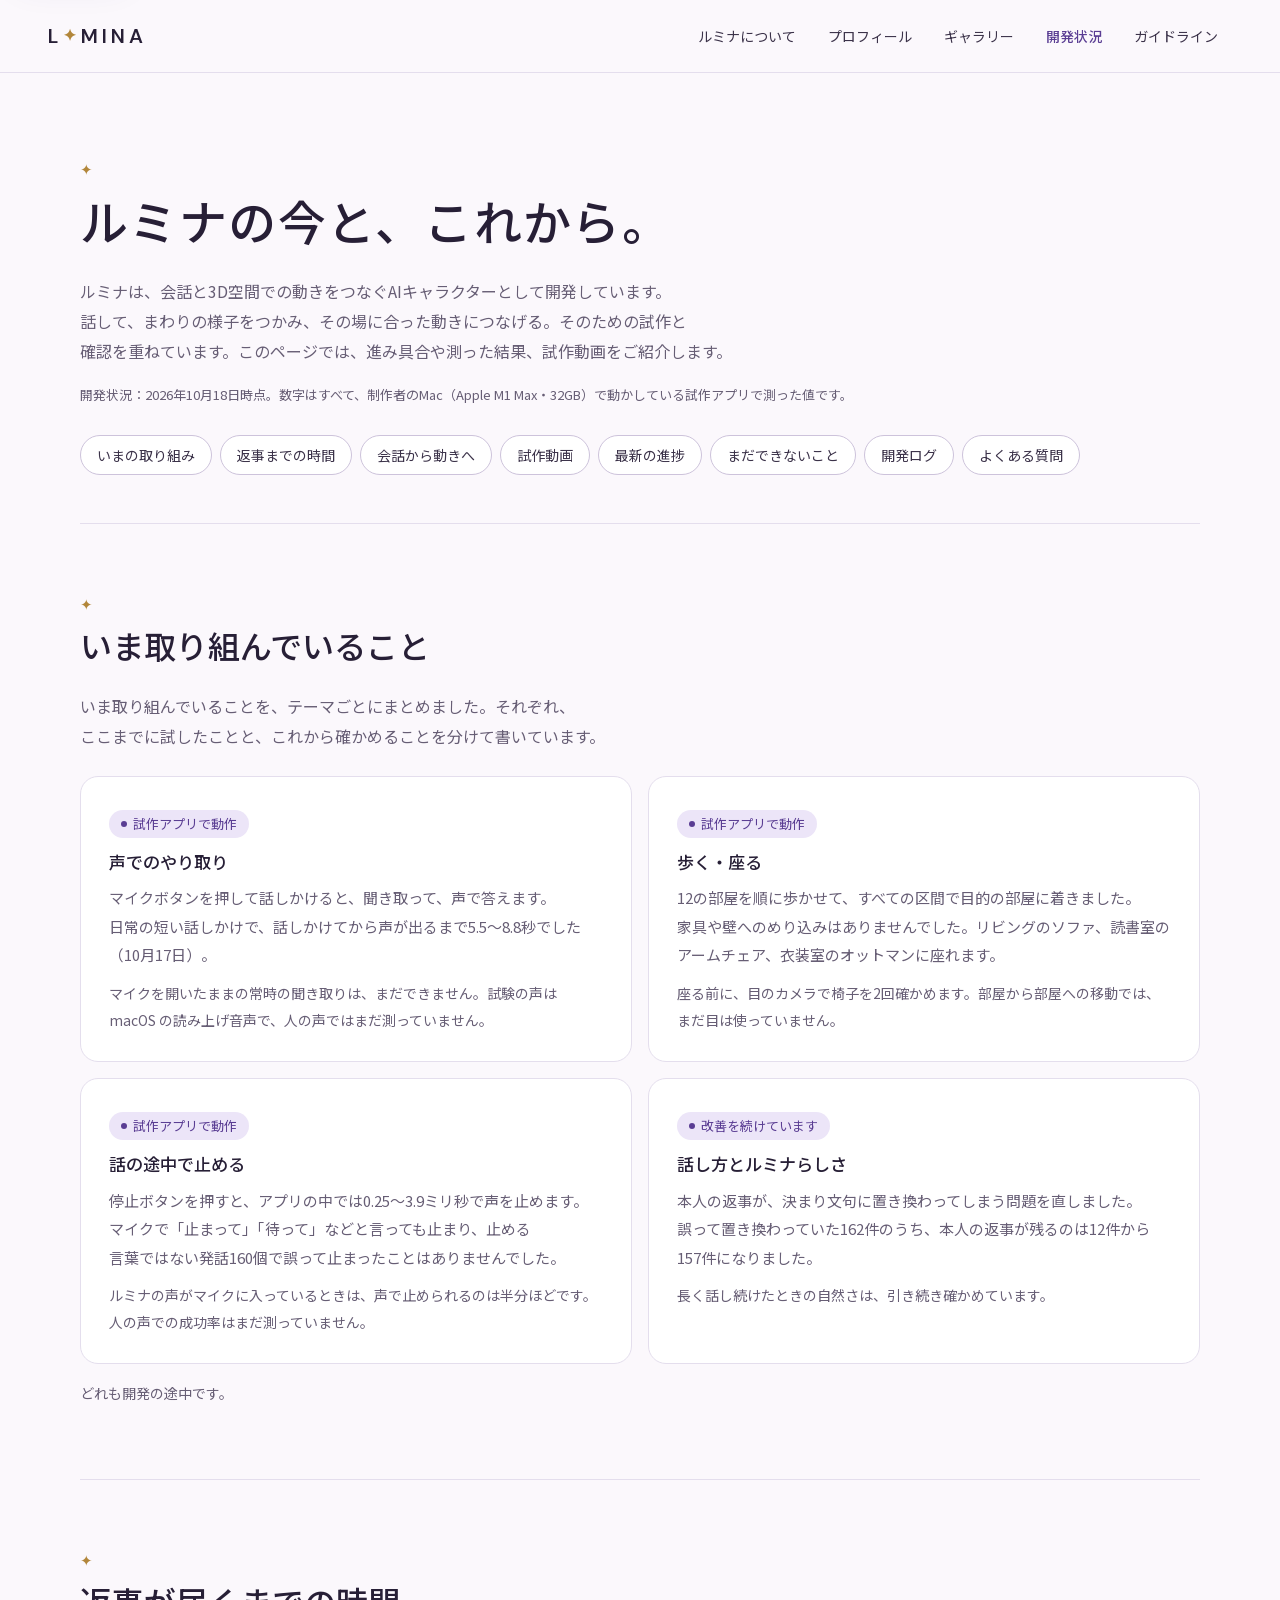
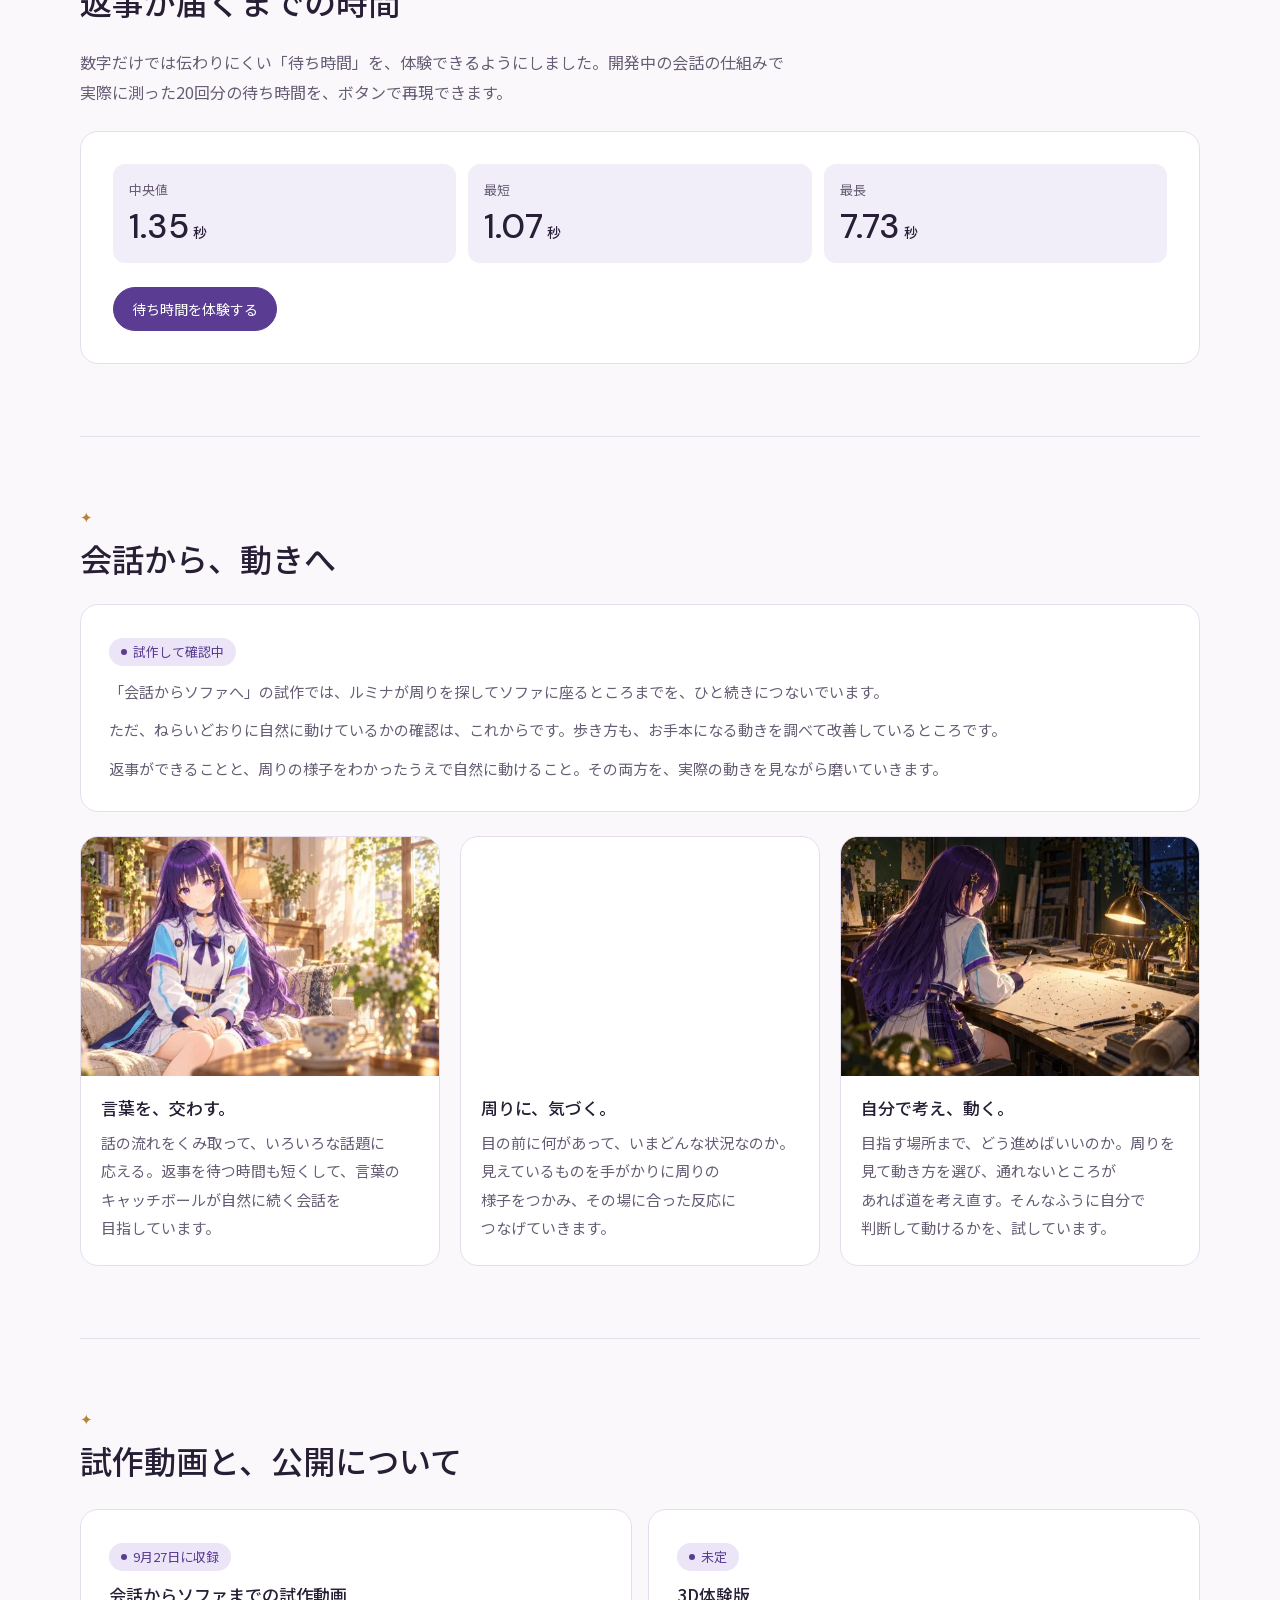
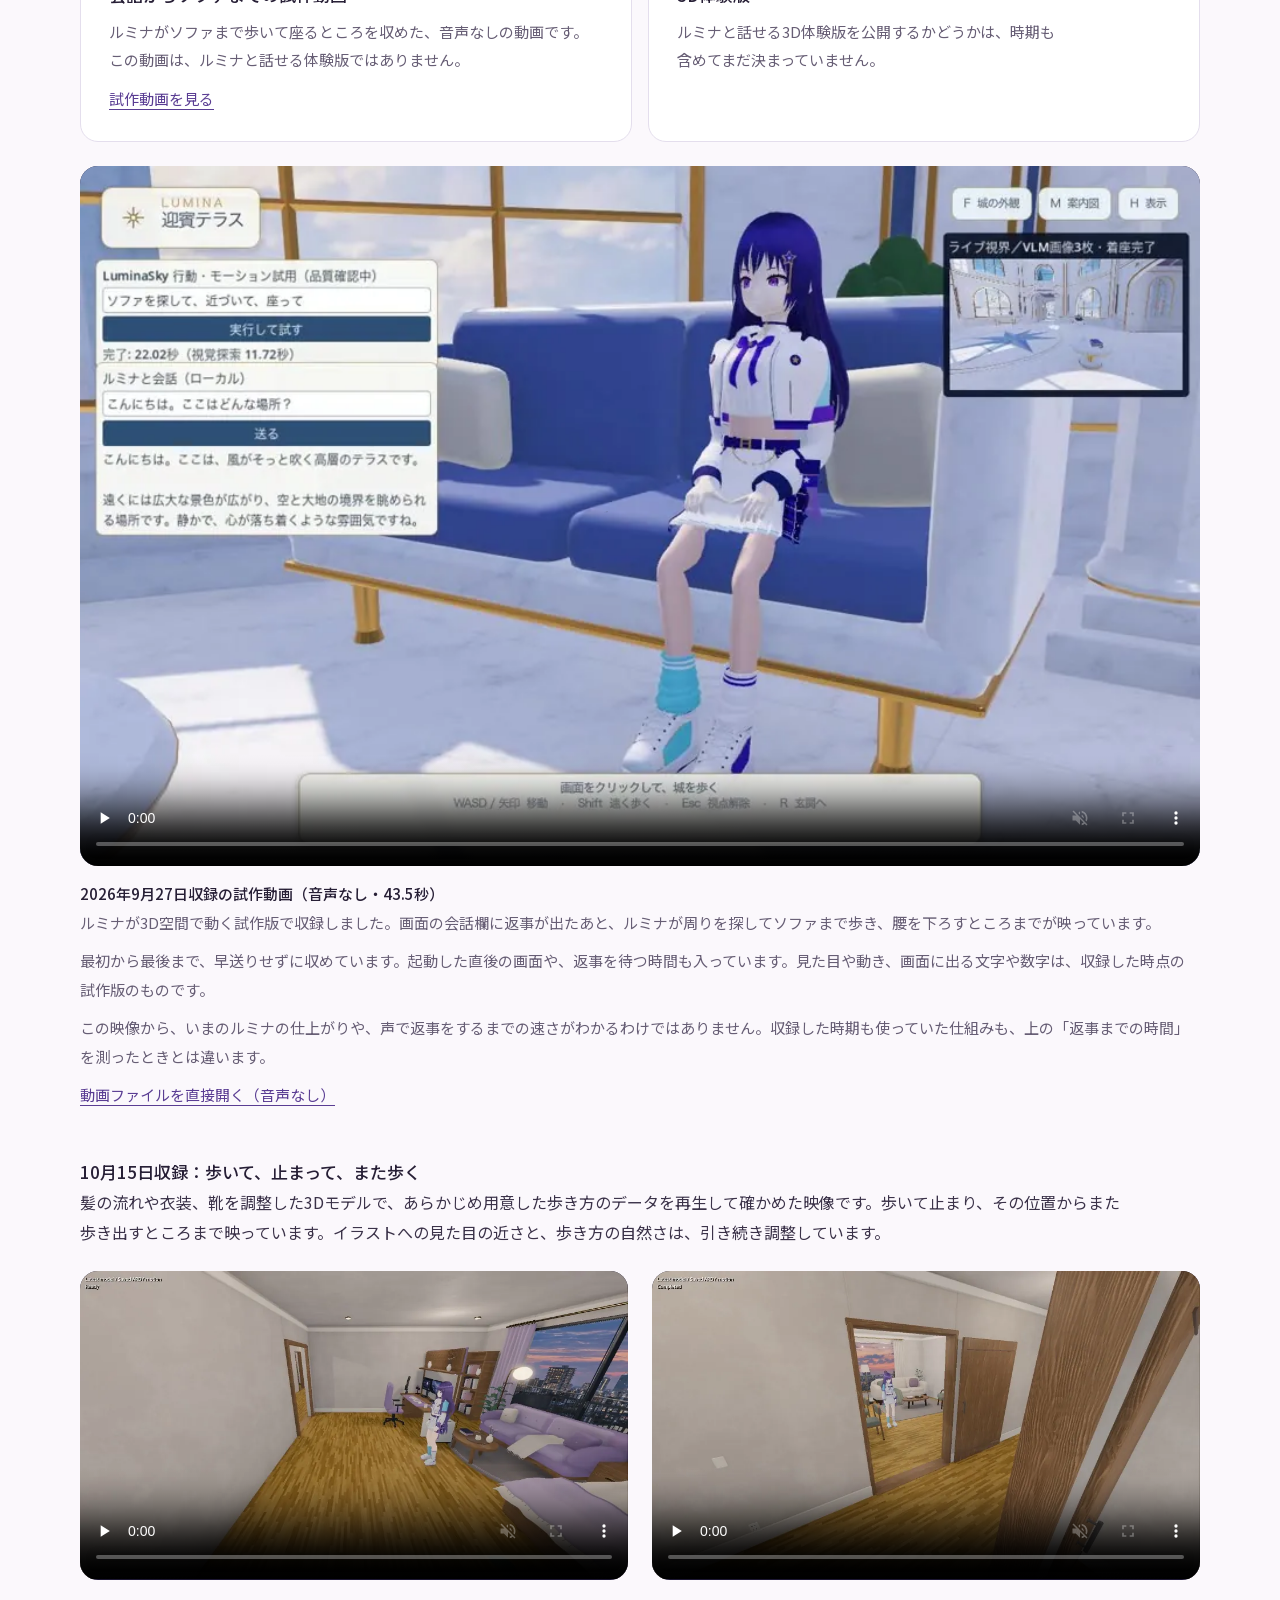
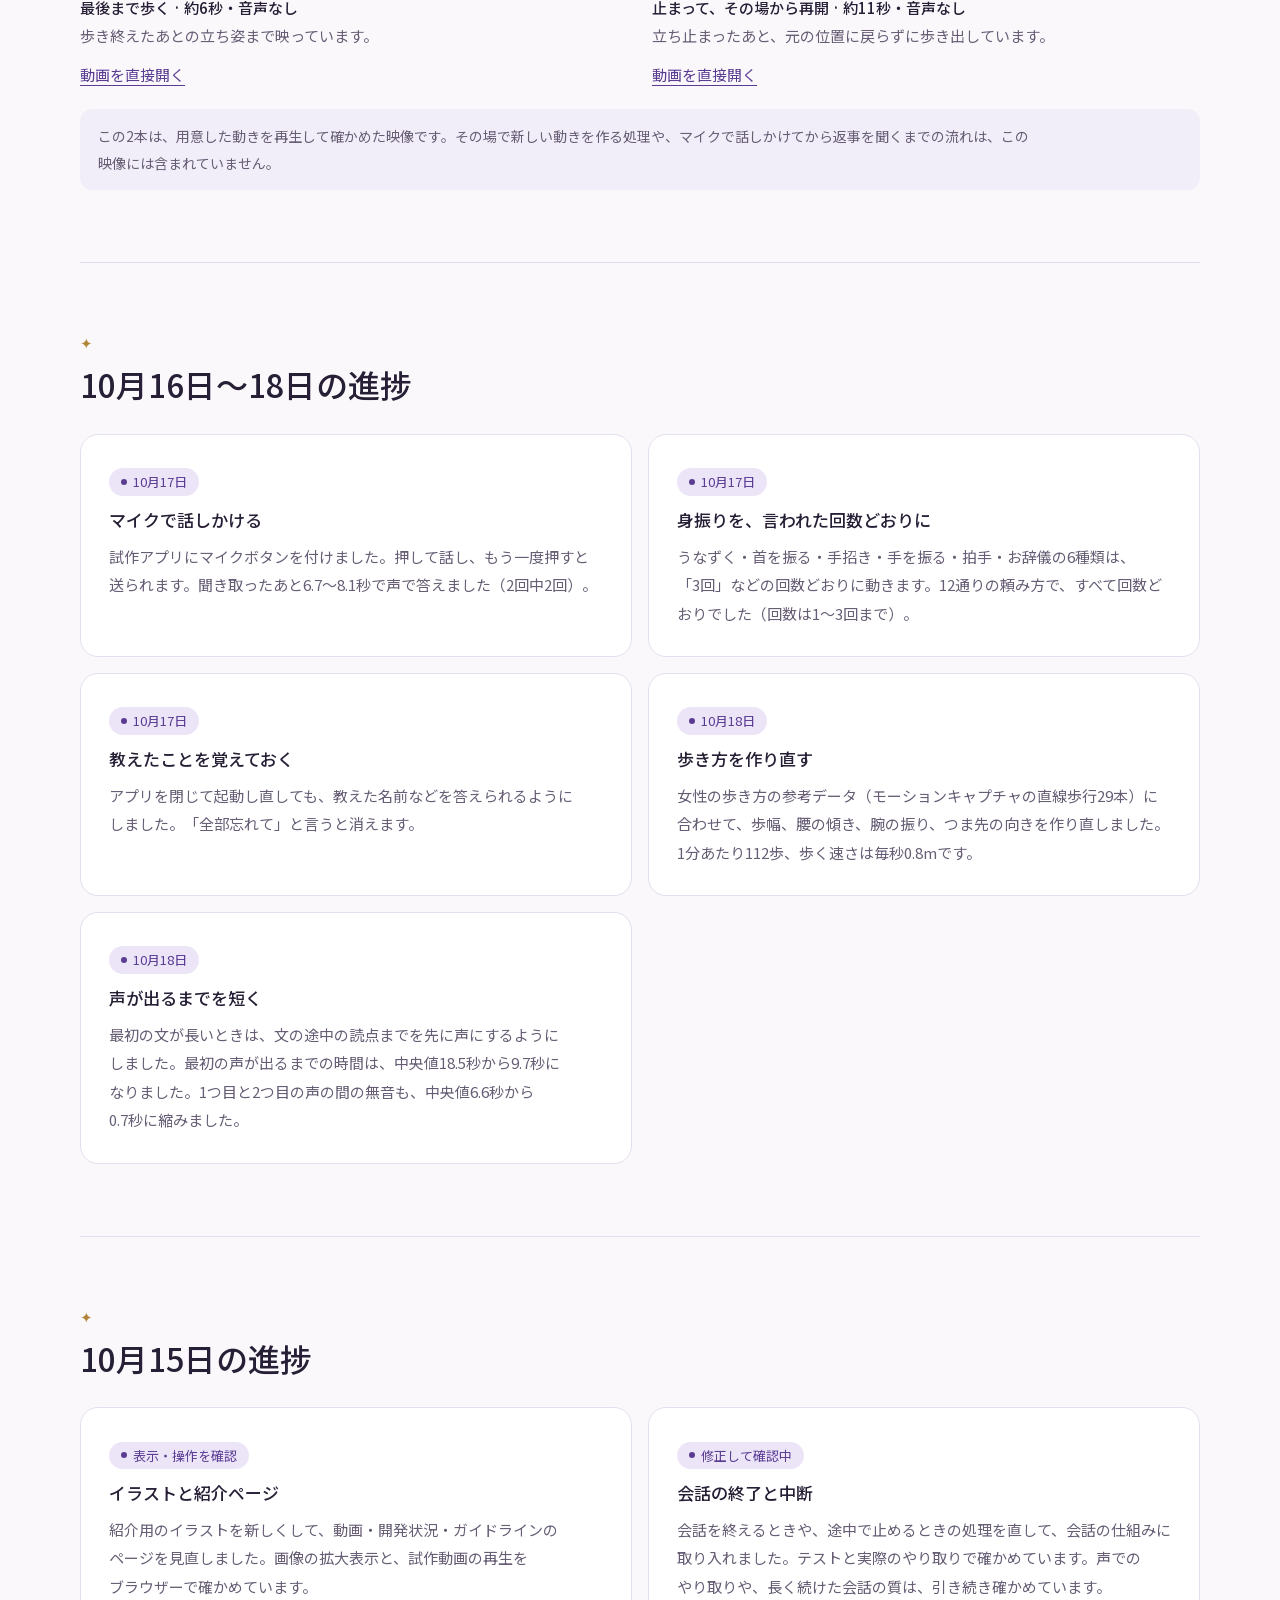
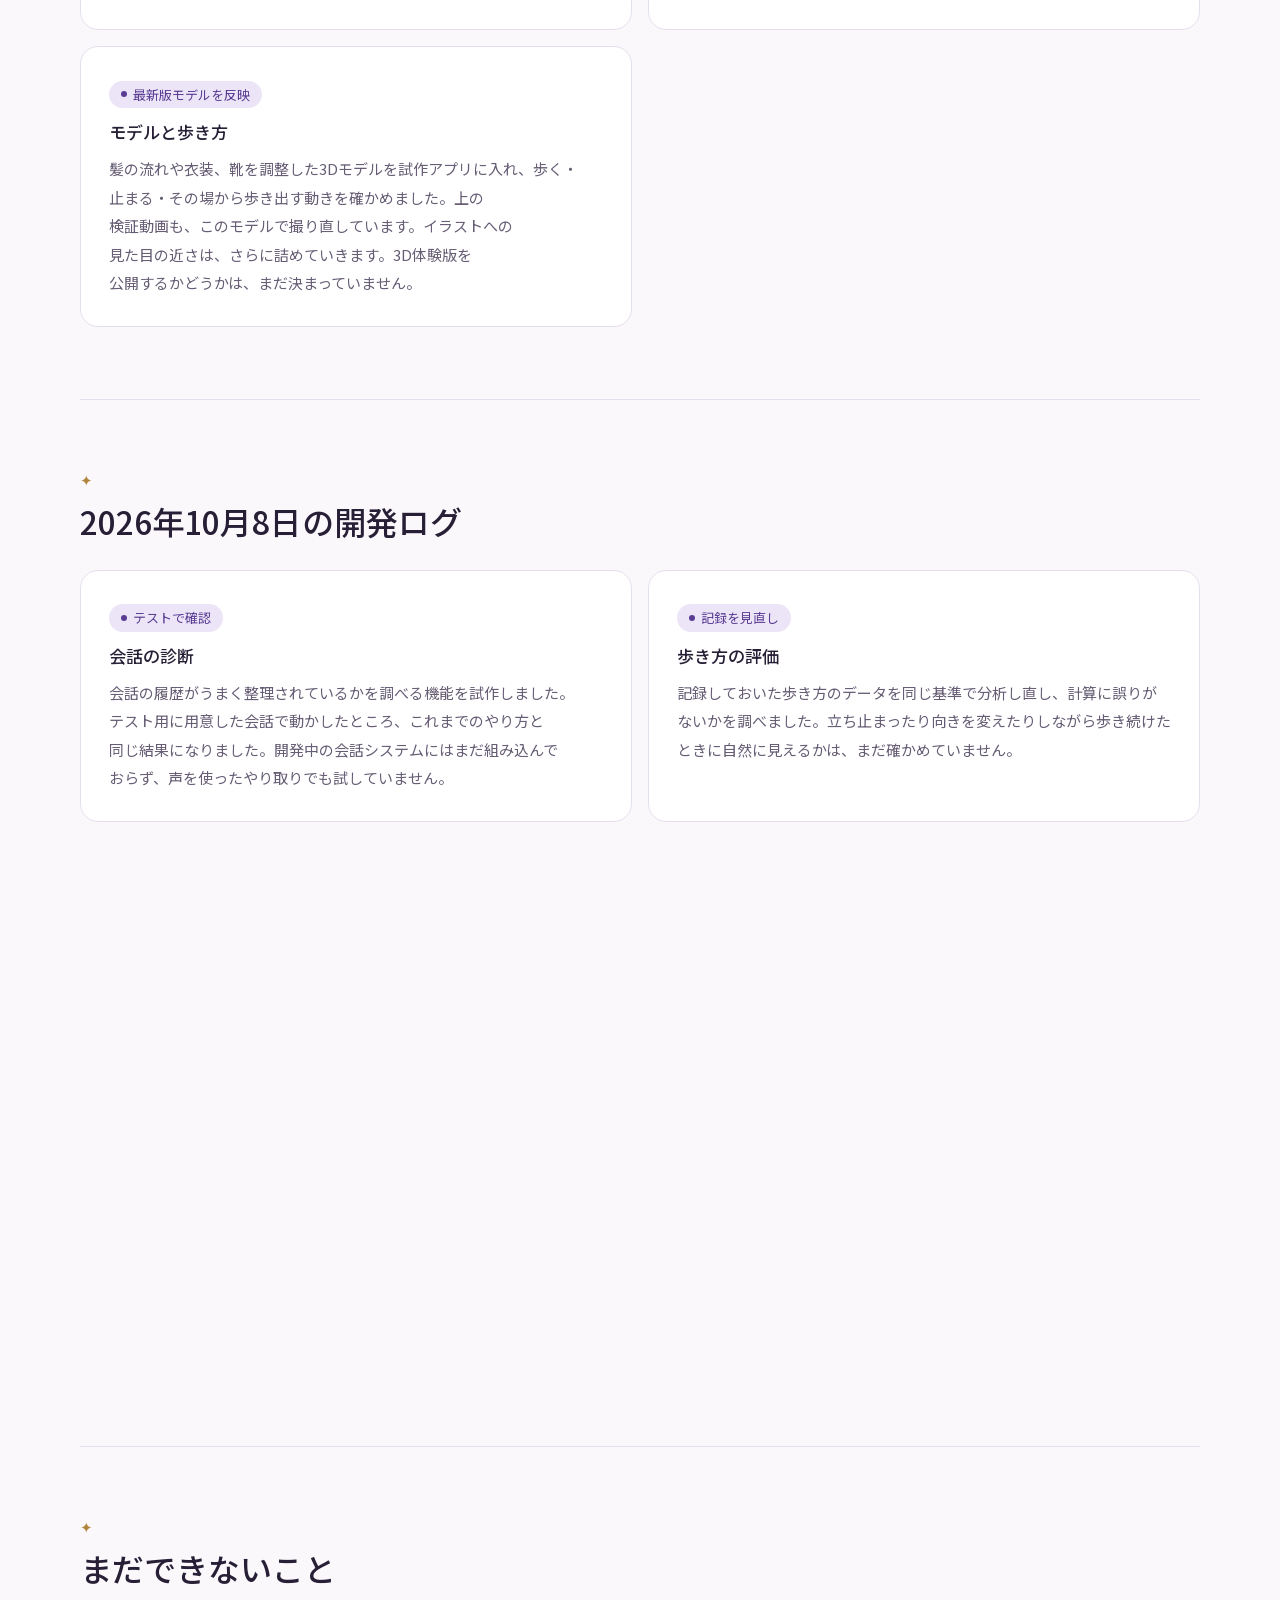
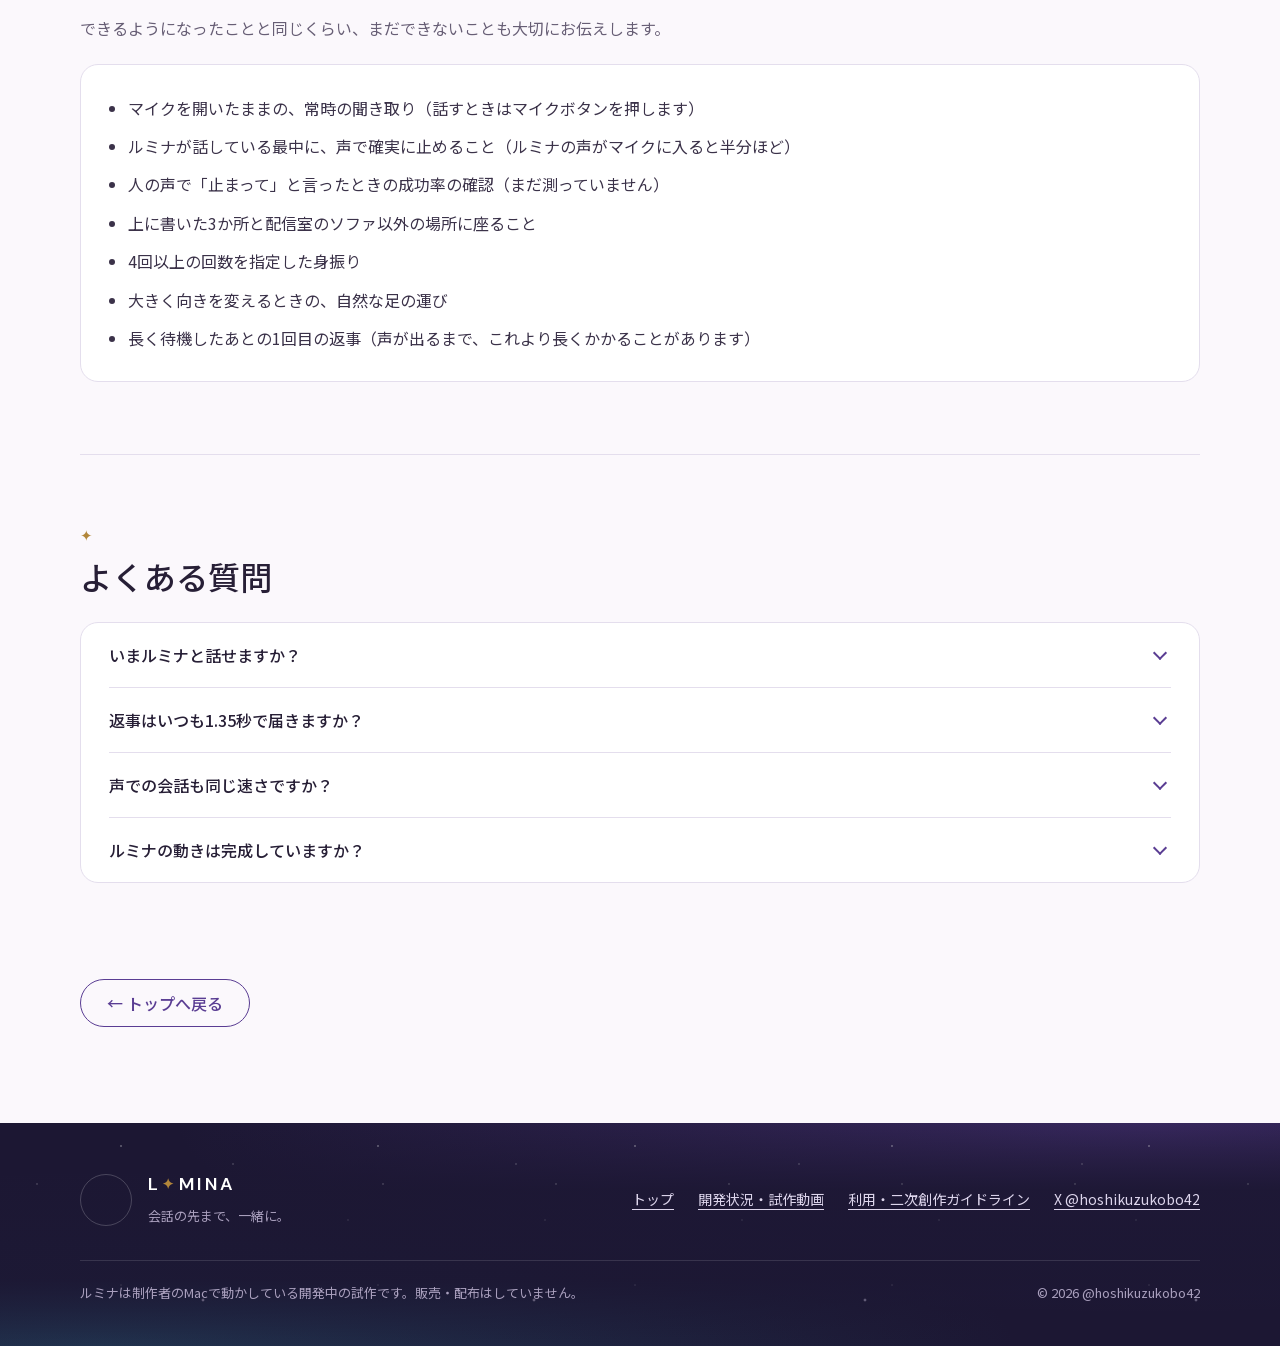
==== development.html @ 6ef027e7 "Bring the development page up to 18 October and clear out unused images - Development page: status a" ====
<!DOCTYPE html>
<html lang="ja">
<head>
  <meta charset="UTF-8">
  <meta http-equiv="Content-Security-Policy" content="default-src 'none'; script-src 'self'; style-src 'self'; img-src 'self'; font-src 'self'; media-src 'self'; connect-src 'none'; base-uri 'none'; form-action 'none'; object-src 'none'; upgrade-insecure-requests">
  <meta name="referrer" content="strict-origin-when-cross-origin">
  <meta name="viewport" content="width=device-width, initial-scale=1">
  <title>開発状況・試作動画｜Lumina（ルミナ）</title>
  <meta name="description" content="Lumina（ルミナ）の開発状況とよくある質問のページです。声での会話、歩く・座る、話の途中で止める仕組みなど、2026年10月18日時点の進み具合を実測値とともにご紹介します。まだできないことも載せています。">
  <link rel="canonical" href="https://hoshikuzukobo42-maker.github.io/lumina-hp/development.html">
  <meta name="theme-color" content="#f8f6fb">
  <link rel="icon" type="image/png" sizes="32x32" href="images/icons/favicon-32.png">
  <link rel="apple-touch-icon" sizes="180x180" href="images/icons/apple-touch-icon.png">
  <meta property="og:type" content="website">
  <meta property="og:site_name" content="Lumina（ルミナ）">
  <meta property="og:title" content="開発状況・試作動画｜Lumina（ルミナ）">
  <meta property="og:description" content="Lumina（ルミナ）の開発状況とよくある質問のページです。声での会話、歩く・座る、話の途中で止める仕組みなど、2026年10月18日時点の進み具合を実測値とともにご紹介します。まだできないことも載せています。">
  <meta property="og:url" content="https://hoshikuzukobo42-maker.github.io/lumina-hp/development.html">
  <meta property="og:image" content="https://hoshikuzukobo42-maker.github.io/lumina-hp/images/ogp/development.jpg">
  <meta property="og:image:width" content="1200">
  <meta property="og:image:height" content="630">
  <meta property="og:image:alt" content="ルミナのイラストと、「ルミナの今と、これから。」開発状況・試作動画の文字">
  <meta property="og:locale" content="ja_JP">
  <meta name="twitter:card" content="summary_large_image">
  <meta name="twitter:site" content="@hoshikuzukobo42">
  <meta name="twitter:title" content="開発状況・試作動画｜Lumina（ルミナ）">
  <meta name="twitter:description" content="Lumina（ルミナ）の開発状況とよくある質問のページです。声での会話、歩く・座る、話の途中で止める仕組みなど、2026年10月18日時点の進み具合を実測値とともにご紹介します。まだできないことも載せています。">
  <meta name="twitter:image" content="https://hoshikuzukobo42-maker.github.io/lumina-hp/images/ogp/development.jpg">
  <meta name="twitter:image:alt" content="ルミナのイラストと、「ルミナの今と、これから。」開発状況・試作動画の文字">
  <link rel="stylesheet" href="css/fonts.css">
  <link rel="stylesheet" href="css/site.css">
</head>
<body class="doc">
  <a class="skip" href="#main">本文へ移動</a>
  <header class="masthead">
    <div class="masthead-inner">
      <a class="brand" href="index.html" aria-label="Lumina トップページ">L<span class="brand-star" aria-hidden="true">✦</span>MINA</a>
      <nav class="global-nav" aria-label="メインナビゲーション"><a href="index.html#about">ルミナについて</a><a href="index.html#profile">プロフィール</a><a href="index.html#gallery">ギャラリー</a><a href="development.html" aria-current="page">開発状況</a><a href="guidelines.html">ガイドライン</a></nav>
    </div>
  </header>
  <main id="main" tabindex="-1">
  <div class="wrap">
    <header class="page-head">
      <h1>ルミナの今と、これから。</h1>
      <p class="lead">ルミナは、会話と3D空間での動きをつなぐAIキャラクターとして開発しています。話して、まわりの様子をつかみ、その場に合った動きにつなげる。そのための試作と確認を重ねています。このページでは、進み具合や測った結果、試作動画をご紹介します。</p>
      <p class="updated">開発状況：2026年10月18日時点。数字はすべて、制作者のMac（Apple M1 Max・32GB）で動かしている試作アプリで測った値です。</p>
      <nav class="toc" aria-label="このページの内容">
        <a href="#prototype-overview">いまの取り組み</a>
        <a href="#response">返事までの時間</a>
        <a href="#action">会話から動きへ</a>
        <a href="#demo-video">試作動画</a>
        <a href="#progress-1018">最新の進捗</a>
        <a href="#not-yet">まだできないこと</a>
        <a href="#development-log">開発ログ</a>
        <a href="#faq">よくある質問</a>
      </nav>
    </header>
    <section id="prototype-overview" aria-labelledby="prototype-overview-title">
      <h2 id="prototype-overview-title">いま取り組んでいること</h2>
      <p class="lead section-intro">いま取り組んでいることを、テーマごとにまとめました。それぞれ、ここまでに試したことと、これから確かめることを分けて書いています。</p>
      <div class="grid">
        <article class="card"><span class="status">試作アプリで動作</span><h3>声での<wbr>やり取り</h3><p>マイクボタンを押して話しかけると、聞き取って、声で答えます。日常の短い話しかけで、話しかけてから声が出るまで5.5〜8.8秒でした（10月17日）。</p><p class="small">マイクを開いたままの常時の聞き取りは、まだできません。試験の声は macOS の読み上げ音声で、人の声ではまだ測っていません。</p></article>
        <article class="card"><span class="status">試作アプリで動作</span><h3>歩く・<wbr>座る</h3><p>12の部屋を順に歩かせて、すべての区間で目的の部屋に着きました。家具や壁へのめり込みはありませんでした。リビングのソファ、読書室のアームチェア、衣装室のオットマンに座れます。</p><p class="small">座る前に、目のカメラで椅子を2回確かめます。部屋から部屋への移動では、まだ目は使っていません。</p></article>
        <article class="card"><span class="status">試作アプリで動作</span><h3>話の途中で<wbr>止める</h3><p>停止ボタンを押すと、アプリの中では0.25〜3.9ミリ秒で声を止めます。マイクで「止まって」「待って」などと言っても止まり、止める言葉ではない発話160個で誤って止まったことはありませんでした。</p><p class="small">ルミナの声がマイクに入っているときは、声で止められるのは半分ほどです。人の声での成功率はまだ測っていません。</p></article>
        <article class="card"><span class="status">改善を続けています</span><h3>話し方と<wbr>ルミナらしさ</h3><p>本人の返事が、決まり文句に置き換わってしまう問題を直しました。誤って置き換わっていた162件のうち、本人の返事が残るのは12件から157件になりました。</p><p class="small">長く話し続けたときの自然さは、引き続き確かめています。</p></article>
      </div>
      <p class="disclaimer">どれも開発の途中です。</p>
    </section>
    <section id="response" aria-labelledby="response-demo-title">
  <div id="response-demo">
  <div class="bench-inner">
    <h2 id="response-demo-title">返事が届くまでの時間</h2>
    <p class="bench-intro">数字だけでは伝わりにくい「待ち時間」を、体験できるようにしました。開発中の会話の仕組みで実際に測った20回分の待ち時間を、ボタンで再現できます。</p>
    <div class="bench-card">
      <div class="bench-stats">
        <div class="bench-stat"><small>中央値</small><strong>1.35<span class="bench-unit"> 秒</span></strong></div>
        <div class="bench-stat"><small>最短</small><strong>1.07<span class="bench-unit"> 秒</span></strong></div>
        <div class="bench-stat"><small>最長</small><strong>7.73<span class="bench-unit"> 秒</span></strong></div>
      </div>
      <button type="button" id="bench-toggle" aria-expanded="false" aria-controls="bench-panel" disabled>待ち時間を体験する</button>
      <div id="bench-panel" hidden>
      <div class="bench-bubble"><strong>✦ 実際に測った待ち時間の再現</strong><p id="bench-status" role="status" aria-live="polite"><span class="nw">下のボタンを押すと、</span><wbr><span class="nw">返事の文章が</span><wbr><span class="nw">届くまでの時間を</span><wbr><span class="nw">体験できます。</span></p></div>
      <div class="bench-clock"><span id="bench-selected">20回とも返事が届きました</span><span id="bench-time" aria-hidden="true">0.00 秒</span></div>
      <div class="bench-track" aria-hidden="true"><div id="bench-progress"></div></div>
      <div class="bench-controls">
        <button type="button" id="bench-random" data-bench-run disabled>1回試してみる</button>
        <button type="button" id="bench-fast" data-bench-run disabled>いちばん速い回</button>
        <button type="button" id="bench-slow" data-bench-run disabled>いちばん遅い回</button>
        <button type="button" id="bench-reset" disabled>リセット</button>
      </div>
      <p class="bench-note">番号を押すと、その回の待ち時間を再現できます。20回のうち15回は1秒台、5回は約7秒で、水色のマスがその5回です。</p>
      <div id="bench-samples" class="bench-samples" role="group" aria-label="測定した20回から選ぶ"></div>
      <p class="bench-note">ここでは記録しておいた待ち時間を再現しているだけで、AIに質問を送ったり、その場で返事を作ったりはしていません。声で返事をするまでの時間も含みません。再現される時間は、表示の具合でずれることがあります。</p>
      </div>
      <noscript><p class="bench-note">体験ボタンを使うには、JavaScriptを有効にしてください。測定の数値と詳しい条件は、このままお読みいただけます。</p></noscript>
      <details id="bench-conditions"><summary>測定の詳しい条件と、20回の記録を見る</summary>
        <ul>
          <li>測った日時：2026年10月6日 22:34〜22:36（日本時間）</li>
          <li>開発中の会話システムに文字で質問を送り、返事の文章が最後まで届くまでの時間を測りました。</li>
          <li>日本語の短い質問5つを、ひとつの会話の中で順番にたずね、これを4周くり返しました。合わせて20回です。前のやり取りを踏まえたり、会話の履歴を整理したりする時間も含んでいます。</li>
          <li>返事は4〜20文字で、20回とも失敗せずに届きました。声での返事や、ルミナの動きは含みません。</li>
          <li>約7秒かかった回が5回（1・8・12・16・20回目）ありました。いちばん長かったのは1回目の7.73秒です。長くかかった原因は、まだ調べきれていません。</li>
          <li>20回だけの小さな測定なので、条件が変われば結果も変わることがあります。</li>
        </ul>
        <p class="bench-raw">各回の秒数（1回目から順に）：7.727 / 1.197 / 1.173 / 1.594 / 1.463 / 1.320 / 1.073 / 6.966 / 1.171 / 1.473 / 1.317 / 7.181 / 1.229 / 1.207 / 1.575 / 7.186 / 1.375 / 1.182 / 1.197 / 7.200</p>
      </details>
    </div>
  </div>
  </div>
</section>
    <section id="action" aria-labelledby="action-title">
      <h2 id="action-title">会話から、動きへ</h2>
      <div class="card">
        <span class="status">試作して確認中</span>
        <p>「会話からソファへ」の試作では、ルミナが周りを探してソファに座るところまでを、ひと続きにつないでいます。</p>
        <p>ただ、ねらいどおりに自然に動けているかの確認は、これからです。歩き方も、お手本になる動きを調べて改善しているところです。</p>
        <p>返事ができることと、周りの様子をわかったうえで自然に動けること。その両方を、実際の動きを見ながら磨いていきます。</p>
      </div>
      <div class="theme-grid">
        <article class="card theme-card"><a class="theme-media" href="images/r3/conversation-lounge.webp"><img src="images/r3/conversation-lounge-small.webp" srcset="images/r3/conversation-lounge-small.webp 640w, images/r3/conversation-lounge.webp 1280w" sizes="(max-width:959px) 90vw, 280px" width="1280" height="720" loading="lazy" decoding="async" alt="ラウンジのソファで話を聞くルミナ"><span class="visually-hidden">（大きな画像を開く）</span></a><h3>言葉を、交わす。</h3><p>話の流れをくみ取って、いろいろな話題に応える。返事を待つ時間も短くして、言葉のキャッチボールが自然に続く会話を目指しています。</p></article>
        <article class="card theme-card"><a class="theme-media" href="images/r3/hero-dawn.webp"><img src="images/r3/hero-dawn-small.webp" srcset="images/r3/hero-dawn-small.webp 640w, images/r3/hero-dawn.webp 1280w" sizes="(max-width:959px) 90vw, 280px" width="1280" height="853" loading="lazy" decoding="async" alt="朝の窓辺に腰掛けてこちらを振り向くルミナ"><span class="visually-hidden">（大きな画像を開く）</span></a><h3>周りに、気づく。</h3><p>目の前に何があって、いまどんな状況なのか。見えているものを手がかりに周りの様子をつかみ、その場に合った反応につなげていきます。</p></article>
        <article class="card theme-card"><a class="theme-media" href="images/r3/gallery-atelier.webp"><img src="images/r3/gallery-atelier-small.webp" srcset="images/r3/gallery-atelier-small.webp 640w, images/r3/gallery-atelier.webp 1280w" sizes="(max-width:959px) 90vw, 280px" width="1280" height="800" loading="lazy" decoding="async" alt="夜のアトリエで星図を眺めるルミナ"><span class="visually-hidden">（大きな画像を開く）</span></a><h3>自分で考え、動く。</h3><p>目指す場所まで、どう進めばいいのか。周りを見て動き方を選び、通れないところがあれば道を考え直す。そんなふうに自分で判断して動けるかを、試しています。</p></article>
      </div>
    </section>
    <section id="release" aria-labelledby="release-title">
      <h2 id="release-title">試作動画と、公開について</h2>
      <div class="grid">
        <div class="card"><span class="status">9月27日に収録</span><h3>会話から<wbr>ソファまでの<wbr>試作動画</h3><p>ルミナがソファまで歩いて座るところを収めた、音声なしの動画です。この動画は、ルミナと話せる体験版ではありません。</p><p><a class="demo-watch-link" href="#demo-video">試作動画を見る</a></p></div>
        <div class="card"><span class="status">未定</span><h3>3D体験版</h3><p>ルミナと話せる3D体験版を公開するかどうかは、時期も含めてまだ決まっていません。</p></div>
      </div>

      <div id="demo-video"><figure class="demo-recording">
      <video controls muted playsinline preload="none" width="960" height="600"
             poster="lumina-sky-20260927-poster.webp"
             aria-label="会話からソファに座るまでの試作動画（音声なし）"
             aria-describedby="development-demo-caption">
        <source src="lumina-sky-20260927.mp4" type="video/mp4">
        <a href="lumina-sky-20260927.mp4">試作動画を開く（音声なし）</a>
      </video>
      <figcaption id="development-demo-caption">
        <p><strong>2026年9月27日収録の<wbr><span class="nw">試作動画（音声なし・43.5秒）</span></strong><br>ルミナが3D空間で動く試作版で収録しました。画面の会話欄に返事が出たあと、ルミナが周りを探してソファまで歩き、腰を下ろすところまでが映っています。</p>
        <p>最初から最後まで、早送りせずに収めています。起動した直後の画面や、返事を待つ時間も入っています。見た目や動き、画面に出る文字や数字は、収録した時点の試作版のものです。</p>
        <p>この映像から、いまのルミナの仕上がりや、声で返事をするまでの速さがわかるわけではありません。収録した時期も使っていた仕組みも、上の「返事までの時間」を測ったときとは違います。</p>
        <p><a class="demo-watch-link" href="lumina-sky-20260927.mp4">動画ファイルを直接開く（音声なし）</a></p>
      </figcaption>
    </figure></div>
      <div id="ardy-verification" aria-labelledby="ardy-verification-title">
        <h3 id="ardy-verification-title">10月15日収録：歩いて、止まって、また歩く</h3>
        <p>髪の流れや衣装、靴を調整した3Dモデルで、あらかじめ用意した歩き方のデータを再生して確かめた映像です。歩いて止まり、その位置からまた歩き出すところまで映っています。イラストへの見た目の近さと、歩き方の自然さは、引き続き調整しています。</p>
        <div class="verification-videos">
          <figure class="demo-recording">
            <video controls muted playsinline preload="none" width="960" height="540" poster="ardy-c24combined-walk-20261015-poster.webp" aria-label="歩行の検証動画（約6秒・音声なし）" aria-describedby="ardy-walk-caption">
              <source src="ardy-c24combined-walk-20261015.mp4" type="video/mp4">
              <a href="ardy-c24combined-walk-20261015.mp4">歩行の検証動画を開く</a>
            </video>
            <figcaption id="ardy-walk-caption"><p><strong>最後まで歩く · 約6秒・音声なし</strong><br>歩き終えたあとの立ち姿まで映っています。</p><p><a href="ardy-c24combined-walk-20261015.mp4">動画を直接開く</a></p></figcaption>
          </figure>
          <figure class="demo-recording">
            <video controls muted playsinline preload="none" width="960" height="540" poster="ardy-c24combined-stop-resume-20261015-poster.webp" aria-label="停止と再開の検証動画（約11秒・音声なし）" aria-describedby="ardy-stop-resume-caption">
              <source src="ardy-c24combined-stop-resume-20261015.mp4" type="video/mp4">
              <a href="ardy-c24combined-stop-resume-20261015.mp4">停止と再開の検証動画を開く</a>
            </video>
            <figcaption id="ardy-stop-resume-caption"><p><strong>止まって、その場から再開 · 約11秒・音声なし</strong><br>立ち止まったあと、元の位置に戻らずに歩き出しています。</p><p><a href="ardy-c24combined-stop-resume-20261015.mp4">動画を直接開く</a></p></figcaption>
          </figure>
        </div>
        <p class="note">この2本は、用意した動きを再生して確かめた映像です。その場で新しい動きを作る処理や、マイクで話しかけてから返事を聞くまでの流れは、この映像には含まれていません。</p>
      </div>
    </section>
    <section id="progress-1018" aria-labelledby="progress-1018-title">
      <h2 id="progress-1018-title">10月16日〜18日の進捗</h2>
      <div class="grid">
        <article class="card"><span class="status">10月17日</span><h3>マイクで話しかける</h3><p>試作アプリにマイクボタンを付けました。押して話し、もう一度押すと送られます。聞き取ったあと6.7〜8.1秒で声で答えました（2回中2回）。</p></article>
        <article class="card"><span class="status">10月17日</span><h3>身振りを、言われた回数どおりに</h3><p>うなずく・首を振る・手招き・手を振る・拍手・お辞儀の6種類は、「3回」などの回数どおりに動きます。12通りの頼み方で、すべて回数どおりでした（回数は1〜3回まで）。</p></article>
        <article class="card"><span class="status">10月17日</span><h3>教えたことを覚えておく</h3><p>アプリを閉じて起動し直しても、教えた名前などを答えられるようにしました。「全部忘れて」と言うと消えます。</p></article>
        <article class="card"><span class="status">10月18日</span><h3>歩き方を作り直す</h3><p>女性の歩き方の参考データ（モーションキャプチャの直線歩行29本）に合わせて、歩幅、腰の傾き、腕の振り、つま先の向きを作り直しました。1分あたり112歩、歩く速さは毎秒0.8mです。</p></article>
        <article class="card"><span class="status">10月18日</span><h3>声が出るまでを短く</h3><p>最初の文が長いときは、文の途中の読点までを先に声にするようにしました。最初の声が出るまでの時間は、中央値18.5秒から9.7秒になりました。1つ目と2つ目の声の間の無音も、中央値6.6秒から0.7秒に縮みました。</p></article>
      </div>
    </section>
    <section id="latest-progress" aria-labelledby="latest-progress-title">
      <h2 id="latest-progress-title">10月15日の進捗</h2>
      <div class="grid">
        <article class="card"><span class="status">表示・操作を確認</span><h3>イラストと紹介ページ</h3><p>紹介用のイラストを新しくして、動画・開発状況・ガイドラインのページを見直しました。画像の拡大表示と、試作動画の再生をブラウザーで確かめています。</p></article>
        <article class="card"><span class="status">修正して確認中</span><h3>会話の終了と中断</h3><p>会話を終えるときや、途中で止めるときの処理を直して、会話の仕組みに取り入れました。テストと実際のやり取りで確かめています。声でのやり取りや、長く続けた会話の質は、引き続き確かめています。</p></article>
        <article class="card"><span class="status">最新版モデルを反映</span><h3>モデルと歩き方</h3><p>髪の流れや衣装、靴を調整した3Dモデルを試作アプリに入れ、歩く・止まる・その場から歩き出す動きを確かめました。上の検証動画も、このモデルで撮り直しています。イラストへの見た目の近さは、さらに詰めていきます。3D体験版を公開するかどうかは、まだ決まっていません。</p></article>
      </div>
    </section>
    <section id="development-log" aria-labelledby="development-log-title">
      <h2 id="development-log-title">2026年10月8日の<wbr>開発ログ</h2>
      <div class="grid">
        <article class="card">
          <span class="status">テストで確認</span>
          <h3>会話の診断</h3>
          <p>会話の履歴がうまく整理されているかを調べる機能を試作しました。テスト用に用意した会話で動かしたところ、これまでのやり方と同じ結果になりました。開発中の会話システムにはまだ組み込んでおらず、声を使ったやり取りでも試していません。</p>
        </article>
        <article class="card">
          <span class="status">記録を見直し</span>
          <h3>歩き方の評価</h3>
          <p>記録しておいた歩き方のデータを同じ基準で分析し直し、計算に誤りがないかを調べました。立ち止まったり向きを変えたりしながら歩き続けたときに自然に見えるかは、まだ確かめていません。</p>
        </article>
      </div>
    </section>
    <figure class="workbench-art"><img src="images/r3/development-workbench.webp" srcset="images/r3/development-workbench-small.webp 640w, images/r3/development-workbench.webp 1280w" sizes="(max-width: 760px) 90vw, 900px" width="1280" height="853" loading="lazy" decoding="async" alt="ルミナの制作を紹介するアトリエのイラスト"></figure>
    <section id="not-yet" aria-labelledby="not-yet-title">
      <h2 id="not-yet-title">まだできないこと</h2>
      <p class="section-intro">できるようになったことと同じくらい、まだできないことも大切にお伝えします。</p>
      <div class="card"><ul class="plain-list">
        <li>マイクを開いたままの、常時の聞き取り（話すときはマイクボタンを押します）</li>
        <li>ルミナが話している最中に、声で確実に止めること（ルミナの声がマイクに入ると半分ほど）</li>
        <li>人の声で「止まって」と言ったときの成功率の確認（まだ測っていません）</li>
        <li>上に書いた3か所と配信室のソファ以外の場所に座ること</li>
        <li>4回以上の回数を指定した身振り</li>
        <li>大きく向きを変えるときの、自然な足の運び</li>
        <li>長く待機したあとの1回目の返事（声が出るまで、これより長くかかることがあります）</li>
      </ul></div>
    </section>
    <section id="faq" aria-labelledby="faq-title">
      <h2 id="faq-title">よくある質問</h2>
      <div class="card faq">
        <details><summary>いま<wbr>ルミナと<wbr>話せますか？</summary><p>いいえ。ルミナは制作者のMacで動かしている試作で、話せるのは制作者の手元だけです。このページの「待ち時間を体験する」は、測った待ち時間を再現するだけで、AIが返事を作っているわけではありません。体験版を公開するかどうかは、時期も含めてまだ決まっていません。</p></details>
        <details><summary>返事は<wbr>いつも<wbr>1.35秒で<wbr>届きますか？</summary><p>いいえ。1.35秒は、今回の条件で20回測ったときの中央値（速い順に並べたときに真ん中にくる2回の平均）です。最短は1.07秒、最長は7.73秒でした。質問の内容やそれまでの会話、そのときの状況によって変わります。</p></details>
        <details><summary>声での<wbr>会話も<wbr>同じ速さですか？</summary><p>いいえ。上の1.35秒は、文章で返事が届くまでの時間です。声で話しかけた場合は、話しかけてから声が出るまで、日常の短い話しかけで5.5〜8.8秒でした（10月17日）。長く待機したあとの1回目や、長い説明を求めたときは、もっとかかることがあります。</p></details>
        <details><summary>ルミナの<wbr>動きは<wbr>完成していますか？</summary><p>いいえ、まだ開発中です。会話から動きにつなげる試作を進めながら、ねらいどおりに、自然に動けるかを確かめています。歩き方も少しずつ改善しています。</p></details>
      </div>
    </section>
    <div class="closing"><a class="button" href="index.html">← トップへ戻る</a></div>
  </div>
  </main>
  <footer class="site-footer">
    <div class="footer-inner">
      <div class="footer-id"><img src="images/r3/icon-portrait.webp" width="256" height="256" loading="lazy" decoding="async" alt=""><div><p class="brand">L<span class="brand-star" aria-hidden="true">✦</span>MINA</p><p>会話の先まで、一緒に。</p></div></div>
      <nav class="footer-nav" aria-label="サイト内リンク"><a href="index.html">トップ</a><a href="development.html">開発状況・試作動画</a><a href="guidelines.html">利用・二次創作ガイドライン</a><a href="https://x.com/hoshikuzukobo42" rel="external noopener">X @hoshikuzukobo42</a></nav>
    </div>
    <div class="footer-bottom"><p>ルミナは制作者のMacで動かしている開発中の試作です。販売・配布はしていません。</p><p>© 2026 @hoshikuzukobo42</p></div>
  </footer>
<script src="js/bench.js" defer></script>
</body>
</html>
---- css/fonts.css ----
/* Self-hosted web fonts: the same WOFF2 files and unicode-range slices that Google Fonts served for
 * DM Sans (wght 300/400/500/600) and Noto Sans JP (wght 300/400/500), declared in the same order,
 * so no request leaves this site. Only the slices the three pages use are included.
 * Licences: fonts/OFL-DMSans.txt, fonts/OFL-NotoSansJP.txt (SIL Open Font License 1.1). */

@font-face {
  font-family: 'DM Sans';
  font-style: normal;
  font-weight: 300;
  font-display: swap;
  src: url(../fonts/dm-sans-latin.woff2) format('woff2');
  unicode-range: U+0000-00FF, U+0131, U+0152-0153, U+02BB-02BC, U+02C6, U+02DA, U+02DC, U+0304, U+0308, U+0329, U+2000-206F, U+20AC, U+2122, U+2191, U+2193, U+2212, U+2215, U+FEFF, U+FFFD;
}
@font-face {
  font-family: 'DM Sans';
  font-style: normal;
  font-weight: 400;
  font-display: swap;
  src: url(../fonts/dm-sans-latin.woff2) format('woff2');
  unicode-range: U+0000-00FF, U+0131, U+0152-0153, U+02BB-02BC, U+02C6, U+02DA, U+02DC, U+0304, U+0308, U+0329, U+2000-206F, U+20AC, U+2122, U+2191, U+2193, U+2212, U+2215, U+FEFF, U+FFFD;
}
@font-face {
  font-family: 'DM Sans';
  font-style: normal;
  font-weight: 500;
  font-display: swap;
  src: url(../fonts/dm-sans-latin.woff2) format('woff2');
  unicode-range: U+0000-00FF, U+0131, U+0152-0153, U+02BB-02BC, U+02C6, U+02DA, U+02DC, U+0304, U+0308, U+0329, U+2000-206F, U+20AC, U+2122, U+2191, U+2193, U+2212, U+2215, U+FEFF, U+FFFD;
}
@font-face {
  font-family: 'DM Sans';
  font-style: normal;
  font-weight: 600;
  font-display: swap;
  src: url(../fonts/dm-sans-latin.woff2) format('woff2');
  unicode-range: U+0000-00FF, U+0131, U+0152-0153, U+02BB-02BC, U+02C6, U+02DA, U+02DC, U+0304, U+0308, U+0329, U+2000-206F, U+20AC, U+2122, U+2191, U+2193, U+2212, U+2215, U+FEFF, U+FFFD;
}
@font-face {
  font-family: 'Noto Sans JP';
  font-style: normal;
  font-weight: 300;
  font-display: swap;
  src: url(../fonts/noto-sans-jp-68.woff2) format('woff2');
  unicode-range: U+251c, U+2523, U+4e14, U+545f, U+54bd, U+553e, U+55dc, U+56da, U+589c, U+5b55, U+5bb5, U+5ce1, U+5df4, U+5eb6, U+5ec9, U+6191, U+62f7, U+6357, U+64a5, U+6591, U+65bc, U+6897, U+6e1a, U+7063, U+711a, U+721b, U+722c, U+75b9, U+75d5, U+75fa, U+7766, U+7aae, U+7b48, U+7b8b, U+7d21, U+7e55, U+7f75, U+842c, U+8910, U+8a63, U+8b39, U+8b5a, U+8cdc, U+8d74, U+907d, U+91e7, U+9306, U+96bc, U+98f4, U+9ac4;
}
@font-face {
  font-family: 'Noto Sans JP';
  font-style: normal;
  font-weight: 300;
  font-display: swap;
  src: url(../fonts/noto-sans-jp-76.woff2) format('woff2');
  unicode-range: U+2266-2267, U+4f2f, U+5208, U+5451, U+546a, U+5589, U+576a, U+5815, U+5a9a, U+5b9b, U+5c3a, U+5efb, U+5faa, U+6109, U+6643, U+6652, U+695a, U+69fd, U+6b86, U+6bb4, U+6daf, U+7089, U+70cf, U+7a00, U+7a4f, U+7b39, U+7d33, U+80e1, U+828b, U+82a6, U+86cd, U+8c8c, U+8cca, U+8df3, U+9077, U+9175, U+91dc, U+925b, U+9262, U+9271, U+92ed, U+9855, U+9905, U+9d28, U+ff3f, U+ff58, U+ff68, U+ff6d, U+ff9c;
}
@font-face {
  font-family: 'Noto Sans JP';
  font-style: normal;
  font-weight: 300;
  font-display: swap;
  src: url(../fonts/noto-sans-jp-78.woff2) format('woff2');
  unicode-range: U+4e32, U+51db, U+53a8, U+53ea, U+5609, U+5674, U+5a92, U+5e7e, U+6115, U+611a, U+62cc, U+62ed, U+63c9, U+64b9, U+64e6, U+65cb, U+6606, U+6731, U+683d, U+6afb, U+7460, U+771e, U+78ef, U+7b26, U+7b51, U+7cde, U+7d10, U+7d2f, U+7d46, U+80de, U+819c, U+84b2, U+85cd, U+865a, U+8ecc, U+9022, U+90b8, U+9192, U+9675, U+96b7, U+99ff, U+ff44, U+ff55, U+ff6c, U+ff73, U+ff75, U+ff86, U+ff8d, U+ff92, U+ffe3;
}
@font-face {
  font-family: 'Noto Sans JP';
  font-style: normal;
  font-weight: 300;
  font-display: swap;
  src: url(../fonts/noto-sans-jp-82.woff2) format('woff2');
  unicode-range: U+2103, U+5049, U+52b1, U+5320, U+5553, U+572d, U+58c7, U+5b5d, U+5bc2, U+5de3, U+5e61, U+5f80, U+61a9, U+67d0, U+67f4, U+6c88, U+6ca1, U+6ce5, U+6d78, U+6e9c, U+6f54, U+731b, U+73b2, U+74a7, U+74f6, U+75e9, U+7b20, U+7c8b, U+7f72, U+809d, U+8108, U+82b3, U+82bd, U+84b8, U+84c4, U+88c2, U+8ae6, U+8ef8, U+902e, U+9065, U+9326, U+935b, U+938c, U+9676, U+9694, U+96f7, U+9ed9, U+ff48, U+ff4c, U+ff81;
}
@font-face {
  font-family: 'Noto Sans JP';
  font-style: normal;
  font-weight: 300;
  font-display: swap;
  src: url(../fonts/noto-sans-jp-83.woff2) format('woff2');
  unicode-range: U+2500, U+3008-3009, U+4ead, U+4f0f, U+4fca, U+53eb, U+543e, U+57a2, U+5cf0, U+5e8f, U+5fe0, U+61b2, U+62d8, U+6442, U+64b2, U+6589, U+659c, U+67f1, U+68c4, U+6cb8, U+6d12, U+6de1, U+6fe1, U+70c8, U+723d, U+73e0, U+7656, U+773a, U+7948, U+7b87, U+7c92, U+7d3a, U+7e1b, U+7e4a, U+819a, U+8358, U+83c5, U+84bc, U+864e, U+8912, U+8c9e, U+8d05, U+92fc, U+9396, U+98fd, U+99d2, U+ff64, U+ff7a, U+ff83;
}
@font-face {
  font-family: 'Noto Sans JP';
  font-style: normal;
  font-weight: 300;
  font-display: swap;
  src: url(../fonts/noto-sans-jp-85.woff2) format('woff2');
  unicode-range: U+25c7, U+3007, U+504f, U+507d, U+51a0, U+52a3, U+5410, U+5510, U+559a, U+5782, U+582a, U+5c0a, U+5c3f, U+5c48, U+5f6b, U+6176, U+622f, U+6279, U+62bd, U+62dd, U+65ed, U+67b6, U+6817, U+6850, U+6d6a, U+6deb, U+6ea2, U+6edd, U+6f5c, U+72e9, U+73a9, U+7573, U+76bf, U+7950, U+7956, U+7f8a, U+7ffc, U+80a2, U+80c3, U+83ca, U+8a02, U+8a13, U+8df5, U+9375, U+983b, U+99b4, U+ff4e, U+ff71, U+ff89, U+ff97;
}
@font-face {
  font-family: 'Noto Sans JP';
  font-style: normal;
  font-weight: 300;
  font-display: swap;
  src: url(../fonts/noto-sans-jp-86.woff2) format('woff2');
  unicode-range: U+24, U+2022, U+2212, U+221f, U+2665, U+4ecf, U+5100, U+51cd, U+52d8, U+5378, U+53f6, U+574a, U+5982, U+5996, U+5c1a, U+5e1d, U+5f84, U+609f, U+61a7, U+61f8, U+6398, U+63ee, U+6676, U+6691, U+6eb6, U+7126, U+71e5, U+7687, U+7965, U+7d17, U+80a1, U+8107, U+8266, U+85a6, U+8987, U+8ca2, U+8cab, U+8e0a, U+9042, U+95c7, U+9810, U+9867, U+98fc, U+ff52-ff54, U+ff61, U+ff77, U+ff98-ff99;
}
@font-face {
  font-family: 'Noto Sans JP';
  font-style: normal;
  font-weight: 300;
  font-display: swap;
  src: url(../fonts/noto-sans-jp-87.woff2) format('woff2');
  unicode-range: U+b0, U+226a, U+2462, U+4e39, U+4fc3, U+4fd7, U+50be, U+50da, U+5200, U+5211, U+54f2, U+5618, U+596a, U+5b22, U+5bb4, U+5d50, U+60a3, U+63fa, U+658e, U+65e8, U+6669, U+6795, U+679d, U+67a0, U+6b3a, U+6e09, U+757f, U+7cd6, U+7dbe, U+7ffb, U+83cc, U+83f1, U+840c, U+845b, U+8846, U+8972, U+8a34, U+8a50, U+8a87, U+8edf, U+8ff0, U+90a6, U+9154, U+95a3, U+9663, U+9686, U+96c7, U+ff3c, U+ff7c, U+ff8a;
}
@font-face {
  font-family: 'Noto Sans JP';
  font-style: normal;
  font-weight: 300;
  font-display: swap;
  src: url(../fonts/noto-sans-jp-88.woff2) format('woff2');
  unicode-range: U+25bd, U+4e59, U+4ec1, U+4ff3, U+515a, U+518a, U+525b, U+5375, U+552f, U+57a3, U+5b9c, U+5c3d, U+5e3d, U+5e7b, U+5f0a, U+6094, U+6458, U+654f, U+67f3, U+6b8a, U+6bd2, U+6c37, U+6ce1, U+6e56, U+6e7f, U+6ed1, U+6ede, U+6f0f, U+70ad, U+7267, U+7363, U+786c, U+7a42, U+7db2, U+7f85, U+8178, U+829d, U+8896, U+8c5a, U+8cb0, U+8ce2, U+8ed2, U+9047, U+9177, U+970a, U+9ea6, U+ff1b, U+ff31, U+ff39, U+ff80;
}
@font-face {
  font-family: 'Noto Sans JP';
  font-style: normal;
  font-weight: 300;
  font-display: swap;
  src: url(../fonts/noto-sans-jp-90.woff2) format('woff2');
  unicode-range: U+4e18, U+4fb5, U+5104, U+52c7, U+5353, U+5374, U+53e5, U+587e, U+594f, U+5a20, U+5de1, U+5f18, U+5fcd, U+6291, U+62ab, U+6355, U+6392, U+63da, U+63e1, U+656c, U+6687, U+68b0-68b1, U+68d2, U+68da, U+6b27, U+6cbc, U+7159, U+7344, U+73cd, U+76df, U+790e, U+7cf8, U+8102, U+88c1, U+8aa0, U+8e0f, U+9178, U+92ad, U+9670, U+96c5, U+9cf4, U+9db4, U+ff3e, U+ff6f, U+ff72, U+ff78, U+ff7d, U+ff84, U+ff8c;
}
@font-face {
  font-family: 'Noto Sans JP';
  font-style: normal;
  font-weight: 300;
  font-display: swap;
  src: url(../fonts/noto-sans-jp-91.woff2) format('woff2');
  unicode-range: U+60, U+2200, U+226b, U+2461, U+517c, U+526f, U+5800, U+5b97, U+5bf8, U+5c01, U+5d29, U+5e4c, U+5e81, U+6065, U+61d0, U+667a, U+6696, U+6843, U+6c99, U+6d99, U+6ec5, U+6f22, U+6f6e, U+6fa4, U+6fef, U+71c3, U+72d9, U+7384, U+78e8, U+7a1a, U+7a32, U+7a3c, U+7adc, U+7ca7, U+7d2b, U+7dad, U+7e4b, U+80a9, U+8170, U+81ed, U+820e, U+8a17, U+8afe, U+90aa, U+914e, U+963f, U+99c4, U+9eba, U+9f3b, U+ff38;
}
@font-face {
  font-family: 'Noto Sans JP';
  font-style: normal;
  font-weight: 300;
  font-display: swap;
  src: url(../fonts/noto-sans-jp-92.woff2) format('woff2');
  unicode-range: U+2460, U+4e5f, U+4e7e, U+4ed9, U+501f, U+502b, U+5968, U+5974, U+5ac1, U+5b99, U+5ba3, U+5be7, U+5be9, U+5c64, U+5cb8, U+5ec3, U+5f1f, U+616e, U+6297, U+62e0, U+62ec, U+6368, U+642d, U+65e6, U+6717, U+676f, U+6b04, U+732e, U+7652, U+76ca, U+76d7, U+7802, U+7e70, U+7f6a, U+8133, U+81e8, U+866b, U+878d, U+88f8, U+8a5e, U+8cdb, U+8d08, U+907a, U+90e1, U+96f2, U+9f8d, U+ff35, U+ff37, U+ff40, U+ff9d;
}
@font-face {
  font-family: 'Noto Sans JP';
  font-style: normal;
  font-weight: 300;
  font-display: swap;
  src: url(../fonts/noto-sans-jp-93.woff2) format('woff2');
  unicode-range: U+21d2, U+25ce, U+300a-300b, U+4e89, U+4e9c, U+4ea1, U+5263, U+53cc, U+5426, U+5869, U+5947, U+598a, U+5999, U+5e55, U+5e72, U+5e79, U+5fae, U+5fb9, U+602a, U+6163, U+624d, U+6749, U+6c5a, U+6cbf, U+6d45, U+6dfb, U+6e7e, U+708e, U+725b, U+7763, U+79c0, U+7bc4, U+7c89, U+7e01, U+7e2e, U+8010, U+8033, U+8c6a, U+8cc3, U+8f1d, U+8f9b, U+8fb2, U+907f, U+90f7, U+9707, U+9818, U+9b3c, U+ff0a, U+ff4d;
}
@font-face {
  font-family: 'Noto Sans JP';
  font-style: normal;
  font-weight: 300;
  font-display: swap;
  src: url(../fonts/noto-sans-jp-94.woff2) format('woff2');
  unicode-range: U+2015, U+2190, U+4e43, U+5019, U+5247, U+52e7, U+5438, U+54b2, U+55ab, U+57f7, U+5bd2, U+5e8a, U+5ef6, U+6016, U+60b2, U+6162, U+6319, U+6551, U+6607, U+66b4, U+675f, U+67d4, U+6b20, U+6b53, U+6ce3, U+719f, U+75b2, U+770b, U+7720, U+77ac, U+79d2, U+7af9, U+7d05, U+7dca, U+8056, U+80f8, U+81f3, U+8352, U+885d, U+8a70, U+8aa4, U+8cbc, U+900f, U+9084, U+91e3, U+9451, U+96c4, U+99c6, U+9ad4, U+ff70;
}
@font-face {
  font-family: 'Noto Sans JP';
  font-style: normal;
  font-weight: 300;
  font-display: swap;
  src: url(../fonts/noto-sans-jp-95.woff2) format('woff2');
  unicode-range: U+2193, U+25b2, U+4e4b, U+516d, U+51c4, U+529f, U+52c9, U+5360, U+5442, U+5857, U+5915, U+59eb, U+5a9b, U+5c3b, U+6012, U+61b6, U+62b1, U+6311, U+6577, U+65e2, U+65ec, U+6613, U+6790, U+6cb9, U+7372, U+76ae, U+7d5e, U+7fcc, U+88ab, U+88d5, U+8caf, U+8ddd, U+8ecd, U+8f38, U+8f9e, U+8feb, U+9063, U+90f5, U+93e1, U+968a, U+968f, U+98fe, U+9ec4, U+ff1d, U+ff27, U+ff2a, U+ff36, U+ff3b, U+ff3d, U+ffe5;
}
@font-face {
  font-family: 'Noto Sans JP';
  font-style: normal;
  font-weight: 300;
  font-display: swap;
  src: url(../fonts/noto-sans-jp-96.woff2) format('woff2');
  unicode-range: U+4e03, U+4f38, U+50b7, U+5264, U+5348, U+5371, U+585a, U+58ca, U+5951, U+59b9, U+59d4, U+5b98, U+5f8b, U+6388, U+64cd, U+65e7, U+6803, U+6b6f, U+6d66, U+6e0b, U+6ecb, U+6fc3, U+72ac, U+773c, U+77e2, U+7968, U+7a74, U+7dba, U+7dd1, U+7e3e, U+808c, U+811a, U+8179, U+8239, U+8584, U+8a0e, U+8a72, U+8b66, U+8c46, U+8f29, U+90a3, U+9234, U+96f0, U+9769, U+9774, U+9aa8, U+ff26, U+ff28, U+ff9e-ff9f;
}
@font-face {
  font-family: 'Noto Sans JP';
  font-style: normal;
  font-weight: 300;
  font-display: swap;
  src: url(../fonts/noto-sans-jp-97.woff2) format('woff2');
  unicode-range: U+7e, U+b4, U+25c6, U+2661, U+4e92, U+4eee, U+4ffa, U+5144, U+5237, U+5287, U+52b4, U+58c1, U+5bff, U+5c04, U+5c06, U+5e95, U+5f31, U+5f93, U+63c3, U+640d, U+6557, U+6614, U+662f, U+67d3, U+690d, U+6bba, U+6e6f, U+72af, U+732b, U+7518, U+7ae0, U+7ae5, U+7af6, U+822a, U+89e6, U+8a3a, U+8a98, U+8cb8, U+8de1, U+8e8d, U+95d8, U+961c, U+96a3, U+96ea, U+9bae, U+ff20, U+ff22, U+ff29, U+ff2b-ff2c;
}
@font-face {
  font-family: 'Noto Sans JP';
  font-style: normal;
  font-weight: 300;
  font-display: swap;
  src: url(../fonts/noto-sans-jp-98.woff2) format('woff2');
  unicode-range: U+25cb, U+4e71, U+4f59, U+50d5, U+520a, U+5217, U+5230, U+523a-523b, U+541b, U+5439, U+5747, U+59c9, U+5bdf, U+5c31, U+5de8, U+5e7c, U+5f69, U+6050, U+60d1, U+63cf, U+663c, U+67c4, U+6885, U+6c38, U+6d6e, U+6db2, U+6df7, U+6e2c, U+6f5f, U+7532, U+76e3-76e4, U+7701, U+793c, U+79f0, U+7a93, U+7d00, U+7de0, U+7e54, U+8328, U+8840, U+969c, U+96e8, U+9811, U+9aea, U+9b5a, U+ff24, U+ff2e, U+ff57;
}
@font-face {
  font-family: 'Noto Sans JP';
  font-style: normal;
  font-weight: 300;
  font-display: swap;
  src: url(../fonts/noto-sans-jp-99.woff2) format('woff2');
  unicode-range: U+2191, U+505c, U+52e4, U+5305, U+535a, U+56e0, U+59bb, U+5acc, U+5b09, U+5b87, U+5c90, U+5df1, U+5e2d, U+5e33, U+5f3e, U+6298, U+6383, U+653b, U+6697, U+6804, U+6a39, U+6cca, U+6e90, U+6f2b, U+702c, U+7206, U+7236, U+7559, U+7565, U+7591, U+75c7, U+75db, U+7b4b, U+7bb1, U+7d99, U+7fbd, U+8131, U+885b, U+8b1d, U+8ff7, U+9003, U+9045, U+96a0, U+9732, U+990a, U+99d0, U+9e97, U+9f62, U+ff25, U+ff2d;
}
@font-face {
  font-family: 'Noto Sans JP';
  font-style: normal;
  font-weight: 300;
  font-display: swap;
  src: url(../fonts/noto-sans-jp-100.woff2) format('woff2');
  unicode-range: U+4e08, U+4f9d, U+5012, U+514d, U+51b7, U+5275, U+53ca, U+53f8, U+5584, U+57fc, U+5b9d, U+5bfa, U+5c3e, U+5f01, U+5fb4, U+5fd7, U+606f, U+62e1, U+6563, U+6674, U+6cb3, U+6d3e, U+6d74, U+6e1b, U+6e2f, U+718a, U+7247, U+79d8, U+7d14, U+7d66, U+7d71, U+7df4, U+7e41, U+80cc, U+8155, U+83d3, U+8a95, U+8ab2, U+8ad6, U+8ca1, U+9000, U+9006, U+9678, U+97d3, U+9808, U+98ef, U+9a5a, U+9b45, U+ff23, U+ff30;
}
@font-face {
  font-family: 'Noto Sans JP';
  font-style: normal;
  font-weight: 300;
  font-display: swap;
  src: url(../fonts/noto-sans-jp-101.woff2) format('woff2');
  unicode-range: U+25bc, U+3012, U+4ef2, U+4f0a, U+516b, U+5373, U+539a, U+53b3, U+559c, U+56f0, U+5727, U+5742, U+5965, U+59ff, U+5bc6, U+5dfb, U+5e45, U+5ead, U+5fb3, U+6211, U+6253, U+639b, U+63a8, U+6545, U+6575, U+6628, U+672d, U+68a8, U+6bdb, U+6d25, U+707d, U+767e, U+7834, U+7b46, U+7bc9, U+8074, U+82e6, U+8349, U+8a2a, U+8d70, U+8da3, U+8fce, U+91cc, U+967d, U+97ff, U+9996, U+ff1c, U+ff2f, U+ff32, U+ff34;
}
@font-face {
  font-family: 'Noto Sans JP';
  font-style: normal;
  font-weight: 300;
  font-display: swap;
  src: url(../fonts/noto-sans-jp-102.woff2) format('woff2');
  unicode-range: U+3d, U+5e, U+25cf, U+4e0e, U+4e5d, U+4e73, U+4e94, U+4f3c, U+5009, U+5145, U+51ac, U+5238, U+524a, U+53f3, U+547c, U+5802, U+5922, U+5a66, U+5c0e, U+5de6, U+5fd8, U+5feb, U+6797, U+685c, U+6b7b, U+6c5f-6c60, U+6cc9, U+6ce2, U+6d17, U+6e21, U+7167, U+7642, U+76db, U+8001, U+821e, U+8857, U+89d2, U+8b1b, U+8b70, U+8cb4, U+8cde, U+8f03, U+8f2a, U+968e, U+9b54, U+9e7f, U+9ebb, U+ff05, U+ff33;
}
@font-face {
  font-family: 'Noto Sans JP';
  font-style: normal;
  font-weight: 300;
  font-display: swap;
  src: url(../fonts/noto-sans-jp-103.woff2) format('woff2');
  unicode-range: U+500d, U+5074, U+50cd, U+5175, U+52e2, U+5352, U+5354, U+53f2, U+5409, U+56fa, U+5a18, U+5b88, U+5bdd, U+5ca9, U+5f92, U+5fa9, U+60a9, U+623f, U+6483, U+653f, U+666f, U+66ae, U+66f2, U+6a21, U+6b66, U+6bcd, U+6d5c, U+796d, U+7a4d, U+7aef, U+7b56, U+7b97, U+7c4d, U+7e04, U+7fa9, U+8377, U+83dc, U+83ef, U+8535, U+8863, U+88cf, U+88dc, U+8907, U+8acb, U+90ce, U+91dd, U+ff0b, U+ff0d, U+ff19, U+ff65;
}
@font-face {
  font-family: 'Noto Sans JP';
  font-style: normal;
  font-weight: 300;
  font-display: swap;
  src: url(../fonts/noto-sans-jp-104.woff2) format('woff2');
  unicode-range: U+4e01, U+4e21, U+4e38, U+52a9, U+547d, U+592e, U+5931, U+5b63, U+5c40, U+5dde, U+5e78, U+5efa, U+5fa1, U+604b, U+6075, U+62c5, U+632f, U+6a19, U+6c0f, U+6c11, U+6c96, U+6e05, U+70ba, U+71b1, U+7387, U+7403, U+75c5, U+77ed, U+795d, U+7b54, U+7cbe, U+7d19, U+7fa4, U+8089, U+81f4, U+8208, U+8336, U+8457, U+8a33, U+8c4a, U+8ca0, U+8ca8, U+8cc0, U+9014, U+964d, U+9803, U+983c, U+98db, U+ff17, U+ff21;
}
@font-face {
  font-family: 'Noto Sans JP';
  font-style: normal;
  font-weight: 300;
  font-display: swap;
  src: url(../fonts/noto-sans-jp-105.woff2) format('woff2');
  unicode-range: U+25, U+25a0, U+4e26, U+4f4e, U+5341, U+56f2, U+5bbf, U+5c45, U+5c55, U+5c5e, U+5dee, U+5e9c, U+5f7c, U+6255, U+627f, U+62bc, U+65cf, U+661f, U+666e, U+66dc, U+67fb, U+6975, U+6a4b, U+6b32, U+6df1, U+6e29, U+6fc0, U+738b, U+7686, U+7a76, U+7a81, U+7c73, U+7d75, U+7dd2, U+82e5, U+82f1, U+85ac, U+888b, U+899a, U+8a31, U+8a8c, U+8ab0, U+8b58, U+904a, U+9060, U+9280, U+95b2, U+984d, U+9ce5, U+ff18;
}
@font-face {
  font-family: 'Noto Sans JP';
  font-style: normal;
  font-weight: 300;
  font-display: swap;
  src: url(../fonts/noto-sans-jp-106.woff2) format('woff2');
  unicode-range: U+30f6, U+50ac, U+5178, U+51e6, U+5224, U+52dd, U+5883, U+5897, U+590f, U+5a5a, U+5bb3, U+5c65, U+5e03, U+5e2b, U+5e30, U+5eb7, U+6271, U+63f4, U+64ae, U+6574, U+672b, U+679a, U+6a29-6a2a, U+6ca2, U+6cc1, U+6d0b, U+713c, U+74b0, U+7981, U+7a0b, U+7bc0, U+7d1a, U+7d61, U+7fd2, U+822c, U+8996, U+89aa, U+8cac, U+8cbb, U+8d77, U+8def, U+9020, U+9152, U+9244, U+9662, U+967a, U+96e3, U+9759, U+ff16;
}
@font-face {
  font-family: 'Noto Sans JP';
  font-style: normal;
  font-weight: 300;
  font-display: swap;
  src: url(../fonts/noto-sans-jp-107.woff2) format('woff2');
  unicode-range: U+23, U+3c, U+2192, U+4e45, U+4efb, U+4f50, U+4f8b, U+4fc2, U+5024, U+5150, U+5272, U+5370, U+53bb, U+542b, U+56db, U+56e3, U+57ce, U+5bc4, U+5bcc, U+5f71, U+60aa, U+6238, U+6280, U+629c, U+6539, U+66ff, U+670d, U+677e-677f, U+6839, U+69cb, U+6b4c, U+6bb5, U+6e96, U+6f14, U+72ec, U+7389, U+7814, U+79cb, U+79d1, U+79fb, U+7a0e, U+7d0d, U+85e4, U+8d64, U+9632, U+96e2, U+9805, U+99ac, U+ff1e;
}
@font-face {
  font-family: 'Noto Sans JP';
  font-style: normal;
  font-weight: 300;
  font-display: swap;
  src: url(../fonts/noto-sans-jp-108.woff2) format('woff2');
  unicode-range: U+2605-2606, U+301c, U+4e57, U+4fee, U+5065, U+52df, U+533b, U+5357, U+57df, U+58eb, U+58f0, U+591c, U+592a-592b, U+5948, U+5b85, U+5d0e, U+5ea7, U+5ff5, U+6025, U+63a1, U+63a5, U+63db, U+643a, U+65bd, U+671d, U+68ee, U+6982, U+6b73, U+6bd4, U+6d88, U+7570, U+7b11, U+7d76, U+8077, U+8217, U+8c37, U+8c61, U+8cc7, U+8d85, U+901f, U+962a, U+9802, U+9806, U+9854, U+98f2, U+9928, U+99c5, U+9ed2;
}
@font-face {
  font-family: 'Noto Sans JP';
  font-style: normal;
  font-weight: 300;
  font-display: swap;
  src: url(../fonts/noto-sans-jp-109.woff2) format('woff2');
  unicode-range: U+266a, U+4f11, U+533a, U+5343, U+534a, U+53cd, U+5404, U+56f3, U+5b57-5b58, U+5bae, U+5c4a, U+5e0c, U+5e2f, U+5eab, U+5f35, U+5f79, U+614b, U+6226, U+629e, U+65c5, U+6625, U+6751, U+6821, U+6b69, U+6b8b, U+6bce, U+6c42, U+706b, U+7c21, U+7cfb, U+805e, U+80b2, U+82b8, U+843d, U+8853, U+88c5, U+8a3c, U+8a66, U+8d8a, U+8fba, U+9069, U+91cf, U+9752, U+975e, U+9999, U+ff0f-ff10, U+ff14-ff15;
}
@font-face {
  font-family: 'Noto Sans JP';
  font-style: normal;
  font-weight: 300;
  font-display: swap;
  src: url(../fonts/noto-sans-jp-110.woff2) format('woff2');
  unicode-range: U+40, U+4e86, U+4e95, U+4f01, U+4f1d, U+4fbf, U+5099, U+5171, U+5177, U+53cb, U+53ce, U+53f0, U+5668, U+5712, U+5ba4, U+5ca1, U+5f85, U+60f3, U+653e, U+65ad, U+65e9, U+6620, U+6750, U+6761, U+6b62, U+6b74, U+6e08, U+6e80, U+7248, U+7531, U+7533, U+753a, U+77f3, U+798f, U+7f6e, U+8449, U+88fd, U+89b3, U+8a55, U+8ac7, U+8b77, U+8db3, U+8efd, U+8fd4, U+9031-9032, U+9580, U+9589, U+96d1, U+985e;
}
@font-face {
  font-family: 'Noto Sans JP';
  font-style: normal;
  font-weight: 300;
  font-display: swap;
  src: url(../fonts/noto-sans-jp-111.woff2) format('woff2');
  unicode-range: U+2b, U+d7, U+300e-300f, U+4e07, U+4e8c, U+512a, U+5149, U+518d, U+5236, U+52b9, U+52d9, U+5468, U+578b, U+57fa, U+5b8c, U+5ba2, U+5c02, U+5de5, U+5f37, U+5f62, U+623b, U+63d0, U+652f, U+672a, U+6848, U+6d41, U+7136, U+7537, U+754c, U+76f4, U+79c1, U+7ba1, U+7d44, U+7d4c, U+7dcf, U+7dda, U+7de8, U+82b1, U+897f, U+8ca9, U+8cfc, U+904e, U+9664, U+982d, U+9858, U+98a8, U+9a13, U+ff13, U+ff5c;
}
@font-face {
  font-family: 'Noto Sans JP';
  font-style: normal;
  font-weight: 300;
  font-display: swap;
  src: url(../fonts/noto-sans-jp-112.woff2) format('woff2');
  unicode-range: U+4e16, U+4e3b, U+4ea4, U+4ee4, U+4f4d, U+4f4f, U+4f55, U+4f9b, U+5317, U+5358, U+53c2, U+53e4, U+548c, U+571f, U+59cb, U+5cf6, U+5e38, U+63a2, U+63b2, U+6559, U+662d, U+679c, U+6c7a, U+72b6, U+7523, U+767d, U+770c, U+7a2e, U+7a3f, U+7a7a, U+7b2c, U+7b49, U+7d20, U+7d42, U+8003, U+8272, U+8a08, U+8aac, U+8cb7, U+8eab, U+8ee2, U+9054-9055, U+90fd, U+914d, U+91cd, U+969b, U+97f3, U+984c, U+ff06;
}
@font-face {
  font-family: 'Noto Sans JP';
  font-style: normal;
  font-weight: 300;
  font-display: swap;
  src: url(../fonts/noto-sans-jp-113.woff2) format('woff2');
  unicode-range: U+26, U+5f, U+2026, U+203b, U+4e09, U+4eac, U+4ed5, U+4fa1, U+5143, U+5199, U+5207, U+539f, U+53e3, U+53f7, U+5411, U+5473, U+5546, U+55b6, U+5929, U+597d, U+5bb9, U+5c11, U+5c4b, U+5ddd, U+5f97, U+5fc5, U+6295, U+6301, U+6307, U+671b, U+76f8, U+78ba, U+795e, U+7d30, U+7d39, U+7d9a, U+89e3, U+8a00, U+8a73, U+8a8d, U+8a9e, U+8aad, U+8abf, U+8cea, U+8eca, U+8ffd, U+904b, U+9650, U+ff11-ff12;
}
@font-face {
  font-family: 'Noto Sans JP';
  font-style: normal;
  font-weight: 300;
  font-display: swap;
  src: url(../fonts/noto-sans-jp-114.woff2) format('woff2');
  unicode-range: U+3e, U+3005, U+4e0d, U+4e88, U+4ecb, U+4ee3, U+4ef6, U+4fdd, U+4fe1, U+500b, U+50cf, U+5186, U+5316, U+53d7, U+540c, U+544a, U+54e1, U+5728, U+58f2, U+5973, U+5b89, U+5c71, U+5e02, U+5e97, U+5f15, U+5fc3, U+5fdc, U+601d, U+611b, U+611f, U+671f, U+6728, U+6765, U+683c, U+6b21, U+6ce8, U+6d3b, U+6d77, U+7530, U+7740, U+7acb, U+7d50, U+826f, U+8f09, U+8fbc, U+9001, U+9053, U+91ce, U+9762, U+98df;
}
@font-face {
  font-family: 'Noto Sans JP';
  font-style: normal;
  font-weight: 300;
  font-display: swap;
  src: url(../fonts/noto-sans-jp-115.woff2) format('woff2');
  unicode-range: U+7c, U+3080, U+4ee5, U+5148, U+516c, U+521d, U+5225, U+529b, U+52a0, U+53ef, U+56de, U+56fd, U+5909, U+591a, U+5b66, U+5b9f, U+5bb6, U+5bfe, U+5e73, U+5e83, U+5ea6, U+5f53, U+6027, U+610f, U+6210, U+6240, U+660e, U+66f4, U+66f8, U+6709, U+6771, U+697d, U+69d8, U+6a5f, U+6c34, U+6cbb, U+73fe, U+756a, U+7684, U+771f, U+793a, U+7f8e, U+898f, U+8a2d, U+8a71, U+8fd1, U+9078, U+9577, U+96fb, U+ff5e;
}
@font-face {
  font-family: 'Noto Sans JP';
  font-style: normal;
  font-weight: 300;
  font-display: swap;
  src: url(../fonts/noto-sans-jp-116.woff2) format('woff2');
  unicode-range: U+a9, U+3010-3011, U+30e2, U+4e0b, U+4eca, U+4ed6, U+4ed8, U+4f53, U+4f5c, U+4f7f, U+53d6, U+540d, U+54c1, U+5730, U+5916, U+5b50, U+5c0f, U+5f8c, U+624b, U+6570, U+6587, U+6599, U+691c, U+696d, U+6cd5, U+7269, U+7279, U+7406, U+767a-767b, U+77e5, U+7d04, U+7d22, U+8005, U+80fd, U+81ea, U+8868, U+8981, U+89a7, U+901a, U+9023, U+90e8, U+91d1, U+9332, U+958b, U+96c6, U+9ad8, U+ff1a, U+ff1f;
}
@font-face {
  font-family: 'Noto Sans JP';
  font-style: normal;
  font-weight: 300;
  font-display: swap;
  src: url(../fonts/noto-sans-jp-117.woff2) format('woff2');
  unicode-range: U+4e, U+a0, U+3000, U+300c-300d, U+4e00, U+4e0a, U+4e2d, U+4e8b, U+4eba, U+4f1a, U+5165, U+5168, U+5185, U+51fa, U+5206, U+5229, U+524d, U+52d5, U+5408, U+554f, U+5831, U+5834, U+5927, U+5b9a, U+5e74, U+5f0f, U+60c5, U+65b0, U+65b9, U+6642, U+6700, U+672c, U+682a, U+6b63, U+6c17, U+7121, U+751f, U+7528, U+753b, U+76ee, U+793e, U+884c, U+898b, U+8a18, U+9593, U+95a2, U+ff01, U+ff08-ff09;
}
@font-face {
  font-family: 'Noto Sans JP';
  font-style: normal;
  font-weight: 300;
  font-display: swap;
  src: url(../fonts/noto-sans-jp-118.woff2) format('woff2');
  unicode-range: U+21-22, U+27-2a, U+2c-3b, U+3f, U+41-4d, U+4f-5d, U+61-7b, U+7d, U+ab, U+ae, U+b2-b3, U+b7, U+bb, U+c9, U+cd, U+d6, U+d8, U+dc, U+e0-e5, U+e7-ed, U+ef, U+f1-f4, U+f6, U+f8, U+fa, U+fc-fd, U+103, U+14d, U+1b0, U+300-301, U+1ebf, U+1ec7, U+2013-2014, U+201c-201d, U+2039-203a, U+203c, U+2048-2049, U+2113, U+2122, U+65e5, U+6708, U+70b9;
}
@font-face {
  font-family: 'Noto Sans JP';
  font-style: normal;
  font-weight: 300;
  font-display: swap;
  src: url(../fonts/noto-sans-jp-119.woff2) format('woff2');
  unicode-range: U+20, U+2027, U+3001-3002, U+3041-307f, U+3081-308f, U+3091-3093, U+3099-309a, U+309d-309e, U+30a1-30e1, U+30e3-30ed, U+30ef-30f0, U+30f2-30f4, U+30fb-30fe, U+ff0c, U+ff0e;
}
@font-face {
  font-family: 'Noto Sans JP';
  font-style: normal;
  font-weight: 300;
  font-display: swap;
  src: url(../fonts/noto-sans-jp-latin.woff2) format('woff2');
  unicode-range: U+0000-00FF, U+0131, U+0152-0153, U+02BB-02BC, U+02C6, U+02DA, U+02DC, U+0304, U+0308, U+0329, U+2000-206F, U+20AC, U+2122, U+2191, U+2193, U+2212, U+2215, U+FEFF, U+FFFD;
}
@font-face {
  font-family: 'Noto Sans JP';
  font-style: normal;
  font-weight: 400;
  font-display: swap;
  src: url(../fonts/noto-sans-jp-68.woff2) format('woff2');
  unicode-range: U+251c, U+2523, U+4e14, U+545f, U+54bd, U+553e, U+55dc, U+56da, U+589c, U+5b55, U+5bb5, U+5ce1, U+5df4, U+5eb6, U+5ec9, U+6191, U+62f7, U+6357, U+64a5, U+6591, U+65bc, U+6897, U+6e1a, U+7063, U+711a, U+721b, U+722c, U+75b9, U+75d5, U+75fa, U+7766, U+7aae, U+7b48, U+7b8b, U+7d21, U+7e55, U+7f75, U+842c, U+8910, U+8a63, U+8b39, U+8b5a, U+8cdc, U+8d74, U+907d, U+91e7, U+9306, U+96bc, U+98f4, U+9ac4;
}
@font-face {
  font-family: 'Noto Sans JP';
  font-style: normal;
  font-weight: 400;
  font-display: swap;
  src: url(../fonts/noto-sans-jp-76.woff2) format('woff2');
  unicode-range: U+2266-2267, U+4f2f, U+5208, U+5451, U+546a, U+5589, U+576a, U+5815, U+5a9a, U+5b9b, U+5c3a, U+5efb, U+5faa, U+6109, U+6643, U+6652, U+695a, U+69fd, U+6b86, U+6bb4, U+6daf, U+7089, U+70cf, U+7a00, U+7a4f, U+7b39, U+7d33, U+80e1, U+828b, U+82a6, U+86cd, U+8c8c, U+8cca, U+8df3, U+9077, U+9175, U+91dc, U+925b, U+9262, U+9271, U+92ed, U+9855, U+9905, U+9d28, U+ff3f, U+ff58, U+ff68, U+ff6d, U+ff9c;
}
@font-face {
  font-family: 'Noto Sans JP';
  font-style: normal;
  font-weight: 400;
  font-display: swap;
  src: url(../fonts/noto-sans-jp-78.woff2) format('woff2');
  unicode-range: U+4e32, U+51db, U+53a8, U+53ea, U+5609, U+5674, U+5a92, U+5e7e, U+6115, U+611a, U+62cc, U+62ed, U+63c9, U+64b9, U+64e6, U+65cb, U+6606, U+6731, U+683d, U+6afb, U+7460, U+771e, U+78ef, U+7b26, U+7b51, U+7cde, U+7d10, U+7d2f, U+7d46, U+80de, U+819c, U+84b2, U+85cd, U+865a, U+8ecc, U+9022, U+90b8, U+9192, U+9675, U+96b7, U+99ff, U+ff44, U+ff55, U+ff6c, U+ff73, U+ff75, U+ff86, U+ff8d, U+ff92, U+ffe3;
}
@font-face {
  font-family: 'Noto Sans JP';
  font-style: normal;
  font-weight: 400;
  font-display: swap;
  src: url(../fonts/noto-sans-jp-82.woff2) format('woff2');
  unicode-range: U+2103, U+5049, U+52b1, U+5320, U+5553, U+572d, U+58c7, U+5b5d, U+5bc2, U+5de3, U+5e61, U+5f80, U+61a9, U+67d0, U+67f4, U+6c88, U+6ca1, U+6ce5, U+6d78, U+6e9c, U+6f54, U+731b, U+73b2, U+74a7, U+74f6, U+75e9, U+7b20, U+7c8b, U+7f72, U+809d, U+8108, U+82b3, U+82bd, U+84b8, U+84c4, U+88c2, U+8ae6, U+8ef8, U+902e, U+9065, U+9326, U+935b, U+938c, U+9676, U+9694, U+96f7, U+9ed9, U+ff48, U+ff4c, U+ff81;
}
@font-face {
  font-family: 'Noto Sans JP';
  font-style: normal;
  font-weight: 400;
  font-display: swap;
  src: url(../fonts/noto-sans-jp-83.woff2) format('woff2');
  unicode-range: U+2500, U+3008-3009, U+4ead, U+4f0f, U+4fca, U+53eb, U+543e, U+57a2, U+5cf0, U+5e8f, U+5fe0, U+61b2, U+62d8, U+6442, U+64b2, U+6589, U+659c, U+67f1, U+68c4, U+6cb8, U+6d12, U+6de1, U+6fe1, U+70c8, U+723d, U+73e0, U+7656, U+773a, U+7948, U+7b87, U+7c92, U+7d3a, U+7e1b, U+7e4a, U+819a, U+8358, U+83c5, U+84bc, U+864e, U+8912, U+8c9e, U+8d05, U+92fc, U+9396, U+98fd, U+99d2, U+ff64, U+ff7a, U+ff83;
}
@font-face {
  font-family: 'Noto Sans JP';
  font-style: normal;
  font-weight: 400;
  font-display: swap;
  src: url(../fonts/noto-sans-jp-85.woff2) format('woff2');
  unicode-range: U+25c7, U+3007, U+504f, U+507d, U+51a0, U+52a3, U+5410, U+5510, U+559a, U+5782, U+582a, U+5c0a, U+5c3f, U+5c48, U+5f6b, U+6176, U+622f, U+6279, U+62bd, U+62dd, U+65ed, U+67b6, U+6817, U+6850, U+6d6a, U+6deb, U+6ea2, U+6edd, U+6f5c, U+72e9, U+73a9, U+7573, U+76bf, U+7950, U+7956, U+7f8a, U+7ffc, U+80a2, U+80c3, U+83ca, U+8a02, U+8a13, U+8df5, U+9375, U+983b, U+99b4, U+ff4e, U+ff71, U+ff89, U+ff97;
}
@font-face {
  font-family: 'Noto Sans JP';
  font-style: normal;
  font-weight: 400;
  font-display: swap;
  src: url(../fonts/noto-sans-jp-86.woff2) format('woff2');
  unicode-range: U+24, U+2022, U+2212, U+221f, U+2665, U+4ecf, U+5100, U+51cd, U+52d8, U+5378, U+53f6, U+574a, U+5982, U+5996, U+5c1a, U+5e1d, U+5f84, U+609f, U+61a7, U+61f8, U+6398, U+63ee, U+6676, U+6691, U+6eb6, U+7126, U+71e5, U+7687, U+7965, U+7d17, U+80a1, U+8107, U+8266, U+85a6, U+8987, U+8ca2, U+8cab, U+8e0a, U+9042, U+95c7, U+9810, U+9867, U+98fc, U+ff52-ff54, U+ff61, U+ff77, U+ff98-ff99;
}
@font-face {
  font-family: 'Noto Sans JP';
  font-style: normal;
  font-weight: 400;
  font-display: swap;
  src: url(../fonts/noto-sans-jp-87.woff2) format('woff2');
  unicode-range: U+b0, U+226a, U+2462, U+4e39, U+4fc3, U+4fd7, U+50be, U+50da, U+5200, U+5211, U+54f2, U+5618, U+596a, U+5b22, U+5bb4, U+5d50, U+60a3, U+63fa, U+658e, U+65e8, U+6669, U+6795, U+679d, U+67a0, U+6b3a, U+6e09, U+757f, U+7cd6, U+7dbe, U+7ffb, U+83cc, U+83f1, U+840c, U+845b, U+8846, U+8972, U+8a34, U+8a50, U+8a87, U+8edf, U+8ff0, U+90a6, U+9154, U+95a3, U+9663, U+9686, U+96c7, U+ff3c, U+ff7c, U+ff8a;
}
@font-face {
  font-family: 'Noto Sans JP';
  font-style: normal;
  font-weight: 400;
  font-display: swap;
  src: url(../fonts/noto-sans-jp-88.woff2) format('woff2');
  unicode-range: U+25bd, U+4e59, U+4ec1, U+4ff3, U+515a, U+518a, U+525b, U+5375, U+552f, U+57a3, U+5b9c, U+5c3d, U+5e3d, U+5e7b, U+5f0a, U+6094, U+6458, U+654f, U+67f3, U+6b8a, U+6bd2, U+6c37, U+6ce1, U+6e56, U+6e7f, U+6ed1, U+6ede, U+6f0f, U+70ad, U+7267, U+7363, U+786c, U+7a42, U+7db2, U+7f85, U+8178, U+829d, U+8896, U+8c5a, U+8cb0, U+8ce2, U+8ed2, U+9047, U+9177, U+970a, U+9ea6, U+ff1b, U+ff31, U+ff39, U+ff80;
}
@font-face {
  font-family: 'Noto Sans JP';
  font-style: normal;
  font-weight: 400;
  font-display: swap;
  src: url(../fonts/noto-sans-jp-90.woff2) format('woff2');
  unicode-range: U+4e18, U+4fb5, U+5104, U+52c7, U+5353, U+5374, U+53e5, U+587e, U+594f, U+5a20, U+5de1, U+5f18, U+5fcd, U+6291, U+62ab, U+6355, U+6392, U+63da, U+63e1, U+656c, U+6687, U+68b0-68b1, U+68d2, U+68da, U+6b27, U+6cbc, U+7159, U+7344, U+73cd, U+76df, U+790e, U+7cf8, U+8102, U+88c1, U+8aa0, U+8e0f, U+9178, U+92ad, U+9670, U+96c5, U+9cf4, U+9db4, U+ff3e, U+ff6f, U+ff72, U+ff78, U+ff7d, U+ff84, U+ff8c;
}
@font-face {
  font-family: 'Noto Sans JP';
  font-style: normal;
  font-weight: 400;
  font-display: swap;
  src: url(../fonts/noto-sans-jp-91.woff2) format('woff2');
  unicode-range: U+60, U+2200, U+226b, U+2461, U+517c, U+526f, U+5800, U+5b97, U+5bf8, U+5c01, U+5d29, U+5e4c, U+5e81, U+6065, U+61d0, U+667a, U+6696, U+6843, U+6c99, U+6d99, U+6ec5, U+6f22, U+6f6e, U+6fa4, U+6fef, U+71c3, U+72d9, U+7384, U+78e8, U+7a1a, U+7a32, U+7a3c, U+7adc, U+7ca7, U+7d2b, U+7dad, U+7e4b, U+80a9, U+8170, U+81ed, U+820e, U+8a17, U+8afe, U+90aa, U+914e, U+963f, U+99c4, U+9eba, U+9f3b, U+ff38;
}
@font-face {
  font-family: 'Noto Sans JP';
  font-style: normal;
  font-weight: 400;
  font-display: swap;
  src: url(../fonts/noto-sans-jp-92.woff2) format('woff2');
  unicode-range: U+2460, U+4e5f, U+4e7e, U+4ed9, U+501f, U+502b, U+5968, U+5974, U+5ac1, U+5b99, U+5ba3, U+5be7, U+5be9, U+5c64, U+5cb8, U+5ec3, U+5f1f, U+616e, U+6297, U+62e0, U+62ec, U+6368, U+642d, U+65e6, U+6717, U+676f, U+6b04, U+732e, U+7652, U+76ca, U+76d7, U+7802, U+7e70, U+7f6a, U+8133, U+81e8, U+866b, U+878d, U+88f8, U+8a5e, U+8cdb, U+8d08, U+907a, U+90e1, U+96f2, U+9f8d, U+ff35, U+ff37, U+ff40, U+ff9d;
}
@font-face {
  font-family: 'Noto Sans JP';
  font-style: normal;
  font-weight: 400;
  font-display: swap;
  src: url(../fonts/noto-sans-jp-93.woff2) format('woff2');
  unicode-range: U+21d2, U+25ce, U+300a-300b, U+4e89, U+4e9c, U+4ea1, U+5263, U+53cc, U+5426, U+5869, U+5947, U+598a, U+5999, U+5e55, U+5e72, U+5e79, U+5fae, U+5fb9, U+602a, U+6163, U+624d, U+6749, U+6c5a, U+6cbf, U+6d45, U+6dfb, U+6e7e, U+708e, U+725b, U+7763, U+79c0, U+7bc4, U+7c89, U+7e01, U+7e2e, U+8010, U+8033, U+8c6a, U+8cc3, U+8f1d, U+8f9b, U+8fb2, U+907f, U+90f7, U+9707, U+9818, U+9b3c, U+ff0a, U+ff4d;
}
@font-face {
  font-family: 'Noto Sans JP';
  font-style: normal;
  font-weight: 400;
  font-display: swap;
  src: url(../fonts/noto-sans-jp-94.woff2) format('woff2');
  unicode-range: U+2015, U+2190, U+4e43, U+5019, U+5247, U+52e7, U+5438, U+54b2, U+55ab, U+57f7, U+5bd2, U+5e8a, U+5ef6, U+6016, U+60b2, U+6162, U+6319, U+6551, U+6607, U+66b4, U+675f, U+67d4, U+6b20, U+6b53, U+6ce3, U+719f, U+75b2, U+770b, U+7720, U+77ac, U+79d2, U+7af9, U+7d05, U+7dca, U+8056, U+80f8, U+81f3, U+8352, U+885d, U+8a70, U+8aa4, U+8cbc, U+900f, U+9084, U+91e3, U+9451, U+96c4, U+99c6, U+9ad4, U+ff70;
}
@font-face {
  font-family: 'Noto Sans JP';
  font-style: normal;
  font-weight: 400;
  font-display: swap;
  src: url(../fonts/noto-sans-jp-95.woff2) format('woff2');
  unicode-range: U+2193, U+25b2, U+4e4b, U+516d, U+51c4, U+529f, U+52c9, U+5360, U+5442, U+5857, U+5915, U+59eb, U+5a9b, U+5c3b, U+6012, U+61b6, U+62b1, U+6311, U+6577, U+65e2, U+65ec, U+6613, U+6790, U+6cb9, U+7372, U+76ae, U+7d5e, U+7fcc, U+88ab, U+88d5, U+8caf, U+8ddd, U+8ecd, U+8f38, U+8f9e, U+8feb, U+9063, U+90f5, U+93e1, U+968a, U+968f, U+98fe, U+9ec4, U+ff1d, U+ff27, U+ff2a, U+ff36, U+ff3b, U+ff3d, U+ffe5;
}
@font-face {
  font-family: 'Noto Sans JP';
  font-style: normal;
  font-weight: 400;
  font-display: swap;
  src: url(../fonts/noto-sans-jp-96.woff2) format('woff2');
  unicode-range: U+4e03, U+4f38, U+50b7, U+5264, U+5348, U+5371, U+585a, U+58ca, U+5951, U+59b9, U+59d4, U+5b98, U+5f8b, U+6388, U+64cd, U+65e7, U+6803, U+6b6f, U+6d66, U+6e0b, U+6ecb, U+6fc3, U+72ac, U+773c, U+77e2, U+7968, U+7a74, U+7dba, U+7dd1, U+7e3e, U+808c, U+811a, U+8179, U+8239, U+8584, U+8a0e, U+8a72, U+8b66, U+8c46, U+8f29, U+90a3, U+9234, U+96f0, U+9769, U+9774, U+9aa8, U+ff26, U+ff28, U+ff9e-ff9f;
}
@font-face {
  font-family: 'Noto Sans JP';
  font-style: normal;
  font-weight: 400;
  font-display: swap;
  src: url(../fonts/noto-sans-jp-97.woff2) format('woff2');
  unicode-range: U+7e, U+b4, U+25c6, U+2661, U+4e92, U+4eee, U+4ffa, U+5144, U+5237, U+5287, U+52b4, U+58c1, U+5bff, U+5c04, U+5c06, U+5e95, U+5f31, U+5f93, U+63c3, U+640d, U+6557, U+6614, U+662f, U+67d3, U+690d, U+6bba, U+6e6f, U+72af, U+732b, U+7518, U+7ae0, U+7ae5, U+7af6, U+822a, U+89e6, U+8a3a, U+8a98, U+8cb8, U+8de1, U+8e8d, U+95d8, U+961c, U+96a3, U+96ea, U+9bae, U+ff20, U+ff22, U+ff29, U+ff2b-ff2c;
}
@font-face {
  font-family: 'Noto Sans JP';
  font-style: normal;
  font-weight: 400;
  font-display: swap;
  src: url(../fonts/noto-sans-jp-98.woff2) format('woff2');
  unicode-range: U+25cb, U+4e71, U+4f59, U+50d5, U+520a, U+5217, U+5230, U+523a-523b, U+541b, U+5439, U+5747, U+59c9, U+5bdf, U+5c31, U+5de8, U+5e7c, U+5f69, U+6050, U+60d1, U+63cf, U+663c, U+67c4, U+6885, U+6c38, U+6d6e, U+6db2, U+6df7, U+6e2c, U+6f5f, U+7532, U+76e3-76e4, U+7701, U+793c, U+79f0, U+7a93, U+7d00, U+7de0, U+7e54, U+8328, U+8840, U+969c, U+96e8, U+9811, U+9aea, U+9b5a, U+ff24, U+ff2e, U+ff57;
}
@font-face {
  font-family: 'Noto Sans JP';
  font-style: normal;
  font-weight: 400;
  font-display: swap;
  src: url(../fonts/noto-sans-jp-99.woff2) format('woff2');
  unicode-range: U+2191, U+505c, U+52e4, U+5305, U+535a, U+56e0, U+59bb, U+5acc, U+5b09, U+5b87, U+5c90, U+5df1, U+5e2d, U+5e33, U+5f3e, U+6298, U+6383, U+653b, U+6697, U+6804, U+6a39, U+6cca, U+6e90, U+6f2b, U+702c, U+7206, U+7236, U+7559, U+7565, U+7591, U+75c7, U+75db, U+7b4b, U+7bb1, U+7d99, U+7fbd, U+8131, U+885b, U+8b1d, U+8ff7, U+9003, U+9045, U+96a0, U+9732, U+990a, U+99d0, U+9e97, U+9f62, U+ff25, U+ff2d;
}
@font-face {
  font-family: 'Noto Sans JP';
  font-style: normal;
  font-weight: 400;
  font-display: swap;
  src: url(../fonts/noto-sans-jp-100.woff2) format('woff2');
  unicode-range: U+4e08, U+4f9d, U+5012, U+514d, U+51b7, U+5275, U+53ca, U+53f8, U+5584, U+57fc, U+5b9d, U+5bfa, U+5c3e, U+5f01, U+5fb4, U+5fd7, U+606f, U+62e1, U+6563, U+6674, U+6cb3, U+6d3e, U+6d74, U+6e1b, U+6e2f, U+718a, U+7247, U+79d8, U+7d14, U+7d66, U+7d71, U+7df4, U+7e41, U+80cc, U+8155, U+83d3, U+8a95, U+8ab2, U+8ad6, U+8ca1, U+9000, U+9006, U+9678, U+97d3, U+9808, U+98ef, U+9a5a, U+9b45, U+ff23, U+ff30;
}
@font-face {
  font-family: 'Noto Sans JP';
  font-style: normal;
  font-weight: 400;
  font-display: swap;
  src: url(../fonts/noto-sans-jp-101.woff2) format('woff2');
  unicode-range: U+25bc, U+3012, U+4ef2, U+4f0a, U+516b, U+5373, U+539a, U+53b3, U+559c, U+56f0, U+5727, U+5742, U+5965, U+59ff, U+5bc6, U+5dfb, U+5e45, U+5ead, U+5fb3, U+6211, U+6253, U+639b, U+63a8, U+6545, U+6575, U+6628, U+672d, U+68a8, U+6bdb, U+6d25, U+707d, U+767e, U+7834, U+7b46, U+7bc9, U+8074, U+82e6, U+8349, U+8a2a, U+8d70, U+8da3, U+8fce, U+91cc, U+967d, U+97ff, U+9996, U+ff1c, U+ff2f, U+ff32, U+ff34;
}
@font-face {
  font-family: 'Noto Sans JP';
  font-style: normal;
  font-weight: 400;
  font-display: swap;
  src: url(../fonts/noto-sans-jp-102.woff2) format('woff2');
  unicode-range: U+3d, U+5e, U+25cf, U+4e0e, U+4e5d, U+4e73, U+4e94, U+4f3c, U+5009, U+5145, U+51ac, U+5238, U+524a, U+53f3, U+547c, U+5802, U+5922, U+5a66, U+5c0e, U+5de6, U+5fd8, U+5feb, U+6797, U+685c, U+6b7b, U+6c5f-6c60, U+6cc9, U+6ce2, U+6d17, U+6e21, U+7167, U+7642, U+76db, U+8001, U+821e, U+8857, U+89d2, U+8b1b, U+8b70, U+8cb4, U+8cde, U+8f03, U+8f2a, U+968e, U+9b54, U+9e7f, U+9ebb, U+ff05, U+ff33;
}
@font-face {
  font-family: 'Noto Sans JP';
  font-style: normal;
  font-weight: 400;
  font-display: swap;
  src: url(../fonts/noto-sans-jp-103.woff2) format('woff2');
  unicode-range: U+500d, U+5074, U+50cd, U+5175, U+52e2, U+5352, U+5354, U+53f2, U+5409, U+56fa, U+5a18, U+5b88, U+5bdd, U+5ca9, U+5f92, U+5fa9, U+60a9, U+623f, U+6483, U+653f, U+666f, U+66ae, U+66f2, U+6a21, U+6b66, U+6bcd, U+6d5c, U+796d, U+7a4d, U+7aef, U+7b56, U+7b97, U+7c4d, U+7e04, U+7fa9, U+8377, U+83dc, U+83ef, U+8535, U+8863, U+88cf, U+88dc, U+8907, U+8acb, U+90ce, U+91dd, U+ff0b, U+ff0d, U+ff19, U+ff65;
}
@font-face {
  font-family: 'Noto Sans JP';
  font-style: normal;
  font-weight: 400;
  font-display: swap;
  src: url(../fonts/noto-sans-jp-104.woff2) format('woff2');
  unicode-range: U+4e01, U+4e21, U+4e38, U+52a9, U+547d, U+592e, U+5931, U+5b63, U+5c40, U+5dde, U+5e78, U+5efa, U+5fa1, U+604b, U+6075, U+62c5, U+632f, U+6a19, U+6c0f, U+6c11, U+6c96, U+6e05, U+70ba, U+71b1, U+7387, U+7403, U+75c5, U+77ed, U+795d, U+7b54, U+7cbe, U+7d19, U+7fa4, U+8089, U+81f4, U+8208, U+8336, U+8457, U+8a33, U+8c4a, U+8ca0, U+8ca8, U+8cc0, U+9014, U+964d, U+9803, U+983c, U+98db, U+ff17, U+ff21;
}
@font-face {
  font-family: 'Noto Sans JP';
  font-style: normal;
  font-weight: 400;
  font-display: swap;
  src: url(../fonts/noto-sans-jp-105.woff2) format('woff2');
  unicode-range: U+25, U+25a0, U+4e26, U+4f4e, U+5341, U+56f2, U+5bbf, U+5c45, U+5c55, U+5c5e, U+5dee, U+5e9c, U+5f7c, U+6255, U+627f, U+62bc, U+65cf, U+661f, U+666e, U+66dc, U+67fb, U+6975, U+6a4b, U+6b32, U+6df1, U+6e29, U+6fc0, U+738b, U+7686, U+7a76, U+7a81, U+7c73, U+7d75, U+7dd2, U+82e5, U+82f1, U+85ac, U+888b, U+899a, U+8a31, U+8a8c, U+8ab0, U+8b58, U+904a, U+9060, U+9280, U+95b2, U+984d, U+9ce5, U+ff18;
}
@font-face {
  font-family: 'Noto Sans JP';
  font-style: normal;
  font-weight: 400;
  font-display: swap;
  src: url(../fonts/noto-sans-jp-106.woff2) format('woff2');
  unicode-range: U+30f6, U+50ac, U+5178, U+51e6, U+5224, U+52dd, U+5883, U+5897, U+590f, U+5a5a, U+5bb3, U+5c65, U+5e03, U+5e2b, U+5e30, U+5eb7, U+6271, U+63f4, U+64ae, U+6574, U+672b, U+679a, U+6a29-6a2a, U+6ca2, U+6cc1, U+6d0b, U+713c, U+74b0, U+7981, U+7a0b, U+7bc0, U+7d1a, U+7d61, U+7fd2, U+822c, U+8996, U+89aa, U+8cac, U+8cbb, U+8d77, U+8def, U+9020, U+9152, U+9244, U+9662, U+967a, U+96e3, U+9759, U+ff16;
}
@font-face {
  font-family: 'Noto Sans JP';
  font-style: normal;
  font-weight: 400;
  font-display: swap;
  src: url(../fonts/noto-sans-jp-107.woff2) format('woff2');
  unicode-range: U+23, U+3c, U+2192, U+4e45, U+4efb, U+4f50, U+4f8b, U+4fc2, U+5024, U+5150, U+5272, U+5370, U+53bb, U+542b, U+56db, U+56e3, U+57ce, U+5bc4, U+5bcc, U+5f71, U+60aa, U+6238, U+6280, U+629c, U+6539, U+66ff, U+670d, U+677e-677f, U+6839, U+69cb, U+6b4c, U+6bb5, U+6e96, U+6f14, U+72ec, U+7389, U+7814, U+79cb, U+79d1, U+79fb, U+7a0e, U+7d0d, U+85e4, U+8d64, U+9632, U+96e2, U+9805, U+99ac, U+ff1e;
}
@font-face {
  font-family: 'Noto Sans JP';
  font-style: normal;
  font-weight: 400;
  font-display: swap;
  src: url(../fonts/noto-sans-jp-108.woff2) format('woff2');
  unicode-range: U+2605-2606, U+301c, U+4e57, U+4fee, U+5065, U+52df, U+533b, U+5357, U+57df, U+58eb, U+58f0, U+591c, U+592a-592b, U+5948, U+5b85, U+5d0e, U+5ea7, U+5ff5, U+6025, U+63a1, U+63a5, U+63db, U+643a, U+65bd, U+671d, U+68ee, U+6982, U+6b73, U+6bd4, U+6d88, U+7570, U+7b11, U+7d76, U+8077, U+8217, U+8c37, U+8c61, U+8cc7, U+8d85, U+901f, U+962a, U+9802, U+9806, U+9854, U+98f2, U+9928, U+99c5, U+9ed2;
}
@font-face {
  font-family: 'Noto Sans JP';
  font-style: normal;
  font-weight: 400;
  font-display: swap;
  src: url(../fonts/noto-sans-jp-109.woff2) format('woff2');
  unicode-range: U+266a, U+4f11, U+533a, U+5343, U+534a, U+53cd, U+5404, U+56f3, U+5b57-5b58, U+5bae, U+5c4a, U+5e0c, U+5e2f, U+5eab, U+5f35, U+5f79, U+614b, U+6226, U+629e, U+65c5, U+6625, U+6751, U+6821, U+6b69, U+6b8b, U+6bce, U+6c42, U+706b, U+7c21, U+7cfb, U+805e, U+80b2, U+82b8, U+843d, U+8853, U+88c5, U+8a3c, U+8a66, U+8d8a, U+8fba, U+9069, U+91cf, U+9752, U+975e, U+9999, U+ff0f-ff10, U+ff14-ff15;
}
@font-face {
  font-family: 'Noto Sans JP';
  font-style: normal;
  font-weight: 400;
  font-display: swap;
  src: url(../fonts/noto-sans-jp-110.woff2) format('woff2');
  unicode-range: U+40, U+4e86, U+4e95, U+4f01, U+4f1d, U+4fbf, U+5099, U+5171, U+5177, U+53cb, U+53ce, U+53f0, U+5668, U+5712, U+5ba4, U+5ca1, U+5f85, U+60f3, U+653e, U+65ad, U+65e9, U+6620, U+6750, U+6761, U+6b62, U+6b74, U+6e08, U+6e80, U+7248, U+7531, U+7533, U+753a, U+77f3, U+798f, U+7f6e, U+8449, U+88fd, U+89b3, U+8a55, U+8ac7, U+8b77, U+8db3, U+8efd, U+8fd4, U+9031-9032, U+9580, U+9589, U+96d1, U+985e;
}
@font-face {
  font-family: 'Noto Sans JP';
  font-style: normal;
  font-weight: 400;
  font-display: swap;
  src: url(../fonts/noto-sans-jp-111.woff2) format('woff2');
  unicode-range: U+2b, U+d7, U+300e-300f, U+4e07, U+4e8c, U+512a, U+5149, U+518d, U+5236, U+52b9, U+52d9, U+5468, U+578b, U+57fa, U+5b8c, U+5ba2, U+5c02, U+5de5, U+5f37, U+5f62, U+623b, U+63d0, U+652f, U+672a, U+6848, U+6d41, U+7136, U+7537, U+754c, U+76f4, U+79c1, U+7ba1, U+7d44, U+7d4c, U+7dcf, U+7dda, U+7de8, U+82b1, U+897f, U+8ca9, U+8cfc, U+904e, U+9664, U+982d, U+9858, U+98a8, U+9a13, U+ff13, U+ff5c;
}
@font-face {
  font-family: 'Noto Sans JP';
  font-style: normal;
  font-weight: 400;
  font-display: swap;
  src: url(../fonts/noto-sans-jp-112.woff2) format('woff2');
  unicode-range: U+4e16, U+4e3b, U+4ea4, U+4ee4, U+4f4d, U+4f4f, U+4f55, U+4f9b, U+5317, U+5358, U+53c2, U+53e4, U+548c, U+571f, U+59cb, U+5cf6, U+5e38, U+63a2, U+63b2, U+6559, U+662d, U+679c, U+6c7a, U+72b6, U+7523, U+767d, U+770c, U+7a2e, U+7a3f, U+7a7a, U+7b2c, U+7b49, U+7d20, U+7d42, U+8003, U+8272, U+8a08, U+8aac, U+8cb7, U+8eab, U+8ee2, U+9054-9055, U+90fd, U+914d, U+91cd, U+969b, U+97f3, U+984c, U+ff06;
}
@font-face {
  font-family: 'Noto Sans JP';
  font-style: normal;
  font-weight: 400;
  font-display: swap;
  src: url(../fonts/noto-sans-jp-113.woff2) format('woff2');
  unicode-range: U+26, U+5f, U+2026, U+203b, U+4e09, U+4eac, U+4ed5, U+4fa1, U+5143, U+5199, U+5207, U+539f, U+53e3, U+53f7, U+5411, U+5473, U+5546, U+55b6, U+5929, U+597d, U+5bb9, U+5c11, U+5c4b, U+5ddd, U+5f97, U+5fc5, U+6295, U+6301, U+6307, U+671b, U+76f8, U+78ba, U+795e, U+7d30, U+7d39, U+7d9a, U+89e3, U+8a00, U+8a73, U+8a8d, U+8a9e, U+8aad, U+8abf, U+8cea, U+8eca, U+8ffd, U+904b, U+9650, U+ff11-ff12;
}
@font-face {
  font-family: 'Noto Sans JP';
  font-style: normal;
  font-weight: 400;
  font-display: swap;
  src: url(../fonts/noto-sans-jp-114.woff2) format('woff2');
  unicode-range: U+3e, U+3005, U+4e0d, U+4e88, U+4ecb, U+4ee3, U+4ef6, U+4fdd, U+4fe1, U+500b, U+50cf, U+5186, U+5316, U+53d7, U+540c, U+544a, U+54e1, U+5728, U+58f2, U+5973, U+5b89, U+5c71, U+5e02, U+5e97, U+5f15, U+5fc3, U+5fdc, U+601d, U+611b, U+611f, U+671f, U+6728, U+6765, U+683c, U+6b21, U+6ce8, U+6d3b, U+6d77, U+7530, U+7740, U+7acb, U+7d50, U+826f, U+8f09, U+8fbc, U+9001, U+9053, U+91ce, U+9762, U+98df;
}
@font-face {
  font-family: 'Noto Sans JP';
  font-style: normal;
  font-weight: 400;
  font-display: swap;
  src: url(../fonts/noto-sans-jp-115.woff2) format('woff2');
  unicode-range: U+7c, U+3080, U+4ee5, U+5148, U+516c, U+521d, U+5225, U+529b, U+52a0, U+53ef, U+56de, U+56fd, U+5909, U+591a, U+5b66, U+5b9f, U+5bb6, U+5bfe, U+5e73, U+5e83, U+5ea6, U+5f53, U+6027, U+610f, U+6210, U+6240, U+660e, U+66f4, U+66f8, U+6709, U+6771, U+697d, U+69d8, U+6a5f, U+6c34, U+6cbb, U+73fe, U+756a, U+7684, U+771f, U+793a, U+7f8e, U+898f, U+8a2d, U+8a71, U+8fd1, U+9078, U+9577, U+96fb, U+ff5e;
}
@font-face {
  font-family: 'Noto Sans JP';
  font-style: normal;
  font-weight: 400;
  font-display: swap;
  src: url(../fonts/noto-sans-jp-116.woff2) format('woff2');
  unicode-range: U+a9, U+3010-3011, U+30e2, U+4e0b, U+4eca, U+4ed6, U+4ed8, U+4f53, U+4f5c, U+4f7f, U+53d6, U+540d, U+54c1, U+5730, U+5916, U+5b50, U+5c0f, U+5f8c, U+624b, U+6570, U+6587, U+6599, U+691c, U+696d, U+6cd5, U+7269, U+7279, U+7406, U+767a-767b, U+77e5, U+7d04, U+7d22, U+8005, U+80fd, U+81ea, U+8868, U+8981, U+89a7, U+901a, U+9023, U+90e8, U+91d1, U+9332, U+958b, U+96c6, U+9ad8, U+ff1a, U+ff1f;
}
@font-face {
  font-family: 'Noto Sans JP';
  font-style: normal;
  font-weight: 400;
  font-display: swap;
  src: url(../fonts/noto-sans-jp-117.woff2) format('woff2');
  unicode-range: U+4e, U+a0, U+3000, U+300c-300d, U+4e00, U+4e0a, U+4e2d, U+4e8b, U+4eba, U+4f1a, U+5165, U+5168, U+5185, U+51fa, U+5206, U+5229, U+524d, U+52d5, U+5408, U+554f, U+5831, U+5834, U+5927, U+5b9a, U+5e74, U+5f0f, U+60c5, U+65b0, U+65b9, U+6642, U+6700, U+672c, U+682a, U+6b63, U+6c17, U+7121, U+751f, U+7528, U+753b, U+76ee, U+793e, U+884c, U+898b, U+8a18, U+9593, U+95a2, U+ff01, U+ff08-ff09;
}
@font-face {
  font-family: 'Noto Sans JP';
  font-style: normal;
  font-weight: 400;
  font-display: swap;
  src: url(../fonts/noto-sans-jp-118.woff2) format('woff2');
  unicode-range: U+21-22, U+27-2a, U+2c-3b, U+3f, U+41-4d, U+4f-5d, U+61-7b, U+7d, U+ab, U+ae, U+b2-b3, U+b7, U+bb, U+c9, U+cd, U+d6, U+d8, U+dc, U+e0-e5, U+e7-ed, U+ef, U+f1-f4, U+f6, U+f8, U+fa, U+fc-fd, U+103, U+14d, U+1b0, U+300-301, U+1ebf, U+1ec7, U+2013-2014, U+201c-201d, U+2039-203a, U+203c, U+2048-2049, U+2113, U+2122, U+65e5, U+6708, U+70b9;
}
@font-face {
  font-family: 'Noto Sans JP';
  font-style: normal;
  font-weight: 400;
  font-display: swap;
  src: url(../fonts/noto-sans-jp-119.woff2) format('woff2');
  unicode-range: U+20, U+2027, U+3001-3002, U+3041-307f, U+3081-308f, U+3091-3093, U+3099-309a, U+309d-309e, U+30a1-30e1, U+30e3-30ed, U+30ef-30f0, U+30f2-30f4, U+30fb-30fe, U+ff0c, U+ff0e;
}
@font-face {
  font-family: 'Noto Sans JP';
  font-style: normal;
  font-weight: 400;
  font-display: swap;
  src: url(../fonts/noto-sans-jp-latin.woff2) format('woff2');
  unicode-range: U+0000-00FF, U+0131, U+0152-0153, U+02BB-02BC, U+02C6, U+02DA, U+02DC, U+0304, U+0308, U+0329, U+2000-206F, U+20AC, U+2122, U+2191, U+2193, U+2212, U+2215, U+FEFF, U+FFFD;
}
@font-face {
  font-family: 'Noto Sans JP';
  font-style: normal;
  font-weight: 500;
  font-display: swap;
  src: url(../fonts/noto-sans-jp-68.woff2) format('woff2');
  unicode-range: U+251c, U+2523, U+4e14, U+545f, U+54bd, U+553e, U+55dc, U+56da, U+589c, U+5b55, U+5bb5, U+5ce1, U+5df4, U+5eb6, U+5ec9, U+6191, U+62f7, U+6357, U+64a5, U+6591, U+65bc, U+6897, U+6e1a, U+7063, U+711a, U+721b, U+722c, U+75b9, U+75d5, U+75fa, U+7766, U+7aae, U+7b48, U+7b8b, U+7d21, U+7e55, U+7f75, U+842c, U+8910, U+8a63, U+8b39, U+8b5a, U+8cdc, U+8d74, U+907d, U+91e7, U+9306, U+96bc, U+98f4, U+9ac4;
}
@font-face {
  font-family: 'Noto Sans JP';
  font-style: normal;
  font-weight: 500;
  font-display: swap;
  src: url(../fonts/noto-sans-jp-76.woff2) format('woff2');
  unicode-range: U+2266-2267, U+4f2f, U+5208, U+5451, U+546a, U+5589, U+576a, U+5815, U+5a9a, U+5b9b, U+5c3a, U+5efb, U+5faa, U+6109, U+6643, U+6652, U+695a, U+69fd, U+6b86, U+6bb4, U+6daf, U+7089, U+70cf, U+7a00, U+7a4f, U+7b39, U+7d33, U+80e1, U+828b, U+82a6, U+86cd, U+8c8c, U+8cca, U+8df3, U+9077, U+9175, U+91dc, U+925b, U+9262, U+9271, U+92ed, U+9855, U+9905, U+9d28, U+ff3f, U+ff58, U+ff68, U+ff6d, U+ff9c;
}
@font-face {
  font-family: 'Noto Sans JP';
  font-style: normal;
  font-weight: 500;
  font-display: swap;
  src: url(../fonts/noto-sans-jp-78.woff2) format('woff2');
  unicode-range: U+4e32, U+51db, U+53a8, U+53ea, U+5609, U+5674, U+5a92, U+5e7e, U+6115, U+611a, U+62cc, U+62ed, U+63c9, U+64b9, U+64e6, U+65cb, U+6606, U+6731, U+683d, U+6afb, U+7460, U+771e, U+78ef, U+7b26, U+7b51, U+7cde, U+7d10, U+7d2f, U+7d46, U+80de, U+819c, U+84b2, U+85cd, U+865a, U+8ecc, U+9022, U+90b8, U+9192, U+9675, U+96b7, U+99ff, U+ff44, U+ff55, U+ff6c, U+ff73, U+ff75, U+ff86, U+ff8d, U+ff92, U+ffe3;
}
@font-face {
  font-family: 'Noto Sans JP';
  font-style: normal;
  font-weight: 500;
  font-display: swap;
  src: url(../fonts/noto-sans-jp-82.woff2) format('woff2');
  unicode-range: U+2103, U+5049, U+52b1, U+5320, U+5553, U+572d, U+58c7, U+5b5d, U+5bc2, U+5de3, U+5e61, U+5f80, U+61a9, U+67d0, U+67f4, U+6c88, U+6ca1, U+6ce5, U+6d78, U+6e9c, U+6f54, U+731b, U+73b2, U+74a7, U+74f6, U+75e9, U+7b20, U+7c8b, U+7f72, U+809d, U+8108, U+82b3, U+82bd, U+84b8, U+84c4, U+88c2, U+8ae6, U+8ef8, U+902e, U+9065, U+9326, U+935b, U+938c, U+9676, U+9694, U+96f7, U+9ed9, U+ff48, U+ff4c, U+ff81;
}
@font-face {
  font-family: 'Noto Sans JP';
  font-style: normal;
  font-weight: 500;
  font-display: swap;
  src: url(../fonts/noto-sans-jp-83.woff2) format('woff2');
  unicode-range: U+2500, U+3008-3009, U+4ead, U+4f0f, U+4fca, U+53eb, U+543e, U+57a2, U+5cf0, U+5e8f, U+5fe0, U+61b2, U+62d8, U+6442, U+64b2, U+6589, U+659c, U+67f1, U+68c4, U+6cb8, U+6d12, U+6de1, U+6fe1, U+70c8, U+723d, U+73e0, U+7656, U+773a, U+7948, U+7b87, U+7c92, U+7d3a, U+7e1b, U+7e4a, U+819a, U+8358, U+83c5, U+84bc, U+864e, U+8912, U+8c9e, U+8d05, U+92fc, U+9396, U+98fd, U+99d2, U+ff64, U+ff7a, U+ff83;
}
@font-face {
  font-family: 'Noto Sans JP';
  font-style: normal;
  font-weight: 500;
  font-display: swap;
  src: url(../fonts/noto-sans-jp-85.woff2) format('woff2');
  unicode-range: U+25c7, U+3007, U+504f, U+507d, U+51a0, U+52a3, U+5410, U+5510, U+559a, U+5782, U+582a, U+5c0a, U+5c3f, U+5c48, U+5f6b, U+6176, U+622f, U+6279, U+62bd, U+62dd, U+65ed, U+67b6, U+6817, U+6850, U+6d6a, U+6deb, U+6ea2, U+6edd, U+6f5c, U+72e9, U+73a9, U+7573, U+76bf, U+7950, U+7956, U+7f8a, U+7ffc, U+80a2, U+80c3, U+83ca, U+8a02, U+8a13, U+8df5, U+9375, U+983b, U+99b4, U+ff4e, U+ff71, U+ff89, U+ff97;
}
@font-face {
  font-family: 'Noto Sans JP';
  font-style: normal;
  font-weight: 500;
  font-display: swap;
  src: url(../fonts/noto-sans-jp-86.woff2) format('woff2');
  unicode-range: U+24, U+2022, U+2212, U+221f, U+2665, U+4ecf, U+5100, U+51cd, U+52d8, U+5378, U+53f6, U+574a, U+5982, U+5996, U+5c1a, U+5e1d, U+5f84, U+609f, U+61a7, U+61f8, U+6398, U+63ee, U+6676, U+6691, U+6eb6, U+7126, U+71e5, U+7687, U+7965, U+7d17, U+80a1, U+8107, U+8266, U+85a6, U+8987, U+8ca2, U+8cab, U+8e0a, U+9042, U+95c7, U+9810, U+9867, U+98fc, U+ff52-ff54, U+ff61, U+ff77, U+ff98-ff99;
}
@font-face {
  font-family: 'Noto Sans JP';
  font-style: normal;
  font-weight: 500;
  font-display: swap;
  src: url(../fonts/noto-sans-jp-87.woff2) format('woff2');
  unicode-range: U+b0, U+226a, U+2462, U+4e39, U+4fc3, U+4fd7, U+50be, U+50da, U+5200, U+5211, U+54f2, U+5618, U+596a, U+5b22, U+5bb4, U+5d50, U+60a3, U+63fa, U+658e, U+65e8, U+6669, U+6795, U+679d, U+67a0, U+6b3a, U+6e09, U+757f, U+7cd6, U+7dbe, U+7ffb, U+83cc, U+83f1, U+840c, U+845b, U+8846, U+8972, U+8a34, U+8a50, U+8a87, U+8edf, U+8ff0, U+90a6, U+9154, U+95a3, U+9663, U+9686, U+96c7, U+ff3c, U+ff7c, U+ff8a;
}
@font-face {
  font-family: 'Noto Sans JP';
  font-style: normal;
  font-weight: 500;
  font-display: swap;
  src: url(../fonts/noto-sans-jp-88.woff2) format('woff2');
  unicode-range: U+25bd, U+4e59, U+4ec1, U+4ff3, U+515a, U+518a, U+525b, U+5375, U+552f, U+57a3, U+5b9c, U+5c3d, U+5e3d, U+5e7b, U+5f0a, U+6094, U+6458, U+654f, U+67f3, U+6b8a, U+6bd2, U+6c37, U+6ce1, U+6e56, U+6e7f, U+6ed1, U+6ede, U+6f0f, U+70ad, U+7267, U+7363, U+786c, U+7a42, U+7db2, U+7f85, U+8178, U+829d, U+8896, U+8c5a, U+8cb0, U+8ce2, U+8ed2, U+9047, U+9177, U+970a, U+9ea6, U+ff1b, U+ff31, U+ff39, U+ff80;
}
@font-face {
  font-family: 'Noto Sans JP';
  font-style: normal;
  font-weight: 500;
  font-display: swap;
  src: url(../fonts/noto-sans-jp-90.woff2) format('woff2');
  unicode-range: U+4e18, U+4fb5, U+5104, U+52c7, U+5353, U+5374, U+53e5, U+587e, U+594f, U+5a20, U+5de1, U+5f18, U+5fcd, U+6291, U+62ab, U+6355, U+6392, U+63da, U+63e1, U+656c, U+6687, U+68b0-68b1, U+68d2, U+68da, U+6b27, U+6cbc, U+7159, U+7344, U+73cd, U+76df, U+790e, U+7cf8, U+8102, U+88c1, U+8aa0, U+8e0f, U+9178, U+92ad, U+9670, U+96c5, U+9cf4, U+9db4, U+ff3e, U+ff6f, U+ff72, U+ff78, U+ff7d, U+ff84, U+ff8c;
}
@font-face {
  font-family: 'Noto Sans JP';
  font-style: normal;
  font-weight: 500;
  font-display: swap;
  src: url(../fonts/noto-sans-jp-91.woff2) format('woff2');
  unicode-range: U+60, U+2200, U+226b, U+2461, U+517c, U+526f, U+5800, U+5b97, U+5bf8, U+5c01, U+5d29, U+5e4c, U+5e81, U+6065, U+61d0, U+667a, U+6696, U+6843, U+6c99, U+6d99, U+6ec5, U+6f22, U+6f6e, U+6fa4, U+6fef, U+71c3, U+72d9, U+7384, U+78e8, U+7a1a, U+7a32, U+7a3c, U+7adc, U+7ca7, U+7d2b, U+7dad, U+7e4b, U+80a9, U+8170, U+81ed, U+820e, U+8a17, U+8afe, U+90aa, U+914e, U+963f, U+99c4, U+9eba, U+9f3b, U+ff38;
}
@font-face {
  font-family: 'Noto Sans JP';
  font-style: normal;
  font-weight: 500;
  font-display: swap;
  src: url(../fonts/noto-sans-jp-92.woff2) format('woff2');
  unicode-range: U+2460, U+4e5f, U+4e7e, U+4ed9, U+501f, U+502b, U+5968, U+5974, U+5ac1, U+5b99, U+5ba3, U+5be7, U+5be9, U+5c64, U+5cb8, U+5ec3, U+5f1f, U+616e, U+6297, U+62e0, U+62ec, U+6368, U+642d, U+65e6, U+6717, U+676f, U+6b04, U+732e, U+7652, U+76ca, U+76d7, U+7802, U+7e70, U+7f6a, U+8133, U+81e8, U+866b, U+878d, U+88f8, U+8a5e, U+8cdb, U+8d08, U+907a, U+90e1, U+96f2, U+9f8d, U+ff35, U+ff37, U+ff40, U+ff9d;
}
@font-face {
  font-family: 'Noto Sans JP';
  font-style: normal;
  font-weight: 500;
  font-display: swap;
  src: url(../fonts/noto-sans-jp-93.woff2) format('woff2');
  unicode-range: U+21d2, U+25ce, U+300a-300b, U+4e89, U+4e9c, U+4ea1, U+5263, U+53cc, U+5426, U+5869, U+5947, U+598a, U+5999, U+5e55, U+5e72, U+5e79, U+5fae, U+5fb9, U+602a, U+6163, U+624d, U+6749, U+6c5a, U+6cbf, U+6d45, U+6dfb, U+6e7e, U+708e, U+725b, U+7763, U+79c0, U+7bc4, U+7c89, U+7e01, U+7e2e, U+8010, U+8033, U+8c6a, U+8cc3, U+8f1d, U+8f9b, U+8fb2, U+907f, U+90f7, U+9707, U+9818, U+9b3c, U+ff0a, U+ff4d;
}
@font-face {
  font-family: 'Noto Sans JP';
  font-style: normal;
  font-weight: 500;
  font-display: swap;
  src: url(../fonts/noto-sans-jp-94.woff2) format('woff2');
  unicode-range: U+2015, U+2190, U+4e43, U+5019, U+5247, U+52e7, U+5438, U+54b2, U+55ab, U+57f7, U+5bd2, U+5e8a, U+5ef6, U+6016, U+60b2, U+6162, U+6319, U+6551, U+6607, U+66b4, U+675f, U+67d4, U+6b20, U+6b53, U+6ce3, U+719f, U+75b2, U+770b, U+7720, U+77ac, U+79d2, U+7af9, U+7d05, U+7dca, U+8056, U+80f8, U+81f3, U+8352, U+885d, U+8a70, U+8aa4, U+8cbc, U+900f, U+9084, U+91e3, U+9451, U+96c4, U+99c6, U+9ad4, U+ff70;
}
@font-face {
  font-family: 'Noto Sans JP';
  font-style: normal;
  font-weight: 500;
  font-display: swap;
  src: url(../fonts/noto-sans-jp-95.woff2) format('woff2');
  unicode-range: U+2193, U+25b2, U+4e4b, U+516d, U+51c4, U+529f, U+52c9, U+5360, U+5442, U+5857, U+5915, U+59eb, U+5a9b, U+5c3b, U+6012, U+61b6, U+62b1, U+6311, U+6577, U+65e2, U+65ec, U+6613, U+6790, U+6cb9, U+7372, U+76ae, U+7d5e, U+7fcc, U+88ab, U+88d5, U+8caf, U+8ddd, U+8ecd, U+8f38, U+8f9e, U+8feb, U+9063, U+90f5, U+93e1, U+968a, U+968f, U+98fe, U+9ec4, U+ff1d, U+ff27, U+ff2a, U+ff36, U+ff3b, U+ff3d, U+ffe5;
}
@font-face {
  font-family: 'Noto Sans JP';
  font-style: normal;
  font-weight: 500;
  font-display: swap;
  src: url(../fonts/noto-sans-jp-96.woff2) format('woff2');
  unicode-range: U+4e03, U+4f38, U+50b7, U+5264, U+5348, U+5371, U+585a, U+58ca, U+5951, U+59b9, U+59d4, U+5b98, U+5f8b, U+6388, U+64cd, U+65e7, U+6803, U+6b6f, U+6d66, U+6e0b, U+6ecb, U+6fc3, U+72ac, U+773c, U+77e2, U+7968, U+7a74, U+7dba, U+7dd1, U+7e3e, U+808c, U+811a, U+8179, U+8239, U+8584, U+8a0e, U+8a72, U+8b66, U+8c46, U+8f29, U+90a3, U+9234, U+96f0, U+9769, U+9774, U+9aa8, U+ff26, U+ff28, U+ff9e-ff9f;
}
@font-face {
  font-family: 'Noto Sans JP';
  font-style: normal;
  font-weight: 500;
  font-display: swap;
  src: url(../fonts/noto-sans-jp-97.woff2) format('woff2');
  unicode-range: U+7e, U+b4, U+25c6, U+2661, U+4e92, U+4eee, U+4ffa, U+5144, U+5237, U+5287, U+52b4, U+58c1, U+5bff, U+5c04, U+5c06, U+5e95, U+5f31, U+5f93, U+63c3, U+640d, U+6557, U+6614, U+662f, U+67d3, U+690d, U+6bba, U+6e6f, U+72af, U+732b, U+7518, U+7ae0, U+7ae5, U+7af6, U+822a, U+89e6, U+8a3a, U+8a98, U+8cb8, U+8de1, U+8e8d, U+95d8, U+961c, U+96a3, U+96ea, U+9bae, U+ff20, U+ff22, U+ff29, U+ff2b-ff2c;
}
@font-face {
  font-family: 'Noto Sans JP';
  font-style: normal;
  font-weight: 500;
  font-display: swap;
  src: url(../fonts/noto-sans-jp-98.woff2) format('woff2');
  unicode-range: U+25cb, U+4e71, U+4f59, U+50d5, U+520a, U+5217, U+5230, U+523a-523b, U+541b, U+5439, U+5747, U+59c9, U+5bdf, U+5c31, U+5de8, U+5e7c, U+5f69, U+6050, U+60d1, U+63cf, U+663c, U+67c4, U+6885, U+6c38, U+6d6e, U+6db2, U+6df7, U+6e2c, U+6f5f, U+7532, U+76e3-76e4, U+7701, U+793c, U+79f0, U+7a93, U+7d00, U+7de0, U+7e54, U+8328, U+8840, U+969c, U+96e8, U+9811, U+9aea, U+9b5a, U+ff24, U+ff2e, U+ff57;
}
@font-face {
  font-family: 'Noto Sans JP';
  font-style: normal;
  font-weight: 500;
  font-display: swap;
  src: url(../fonts/noto-sans-jp-99.woff2) format('woff2');
  unicode-range: U+2191, U+505c, U+52e4, U+5305, U+535a, U+56e0, U+59bb, U+5acc, U+5b09, U+5b87, U+5c90, U+5df1, U+5e2d, U+5e33, U+5f3e, U+6298, U+6383, U+653b, U+6697, U+6804, U+6a39, U+6cca, U+6e90, U+6f2b, U+702c, U+7206, U+7236, U+7559, U+7565, U+7591, U+75c7, U+75db, U+7b4b, U+7bb1, U+7d99, U+7fbd, U+8131, U+885b, U+8b1d, U+8ff7, U+9003, U+9045, U+96a0, U+9732, U+990a, U+99d0, U+9e97, U+9f62, U+ff25, U+ff2d;
}
@font-face {
  font-family: 'Noto Sans JP';
  font-style: normal;
  font-weight: 500;
  font-display: swap;
  src: url(../fonts/noto-sans-jp-100.woff2) format('woff2');
  unicode-range: U+4e08, U+4f9d, U+5012, U+514d, U+51b7, U+5275, U+53ca, U+53f8, U+5584, U+57fc, U+5b9d, U+5bfa, U+5c3e, U+5f01, U+5fb4, U+5fd7, U+606f, U+62e1, U+6563, U+6674, U+6cb3, U+6d3e, U+6d74, U+6e1b, U+6e2f, U+718a, U+7247, U+79d8, U+7d14, U+7d66, U+7d71, U+7df4, U+7e41, U+80cc, U+8155, U+83d3, U+8a95, U+8ab2, U+8ad6, U+8ca1, U+9000, U+9006, U+9678, U+97d3, U+9808, U+98ef, U+9a5a, U+9b45, U+ff23, U+ff30;
}
@font-face {
  font-family: 'Noto Sans JP';
  font-style: normal;
  font-weight: 500;
  font-display: swap;
  src: url(../fonts/noto-sans-jp-101.woff2) format('woff2');
  unicode-range: U+25bc, U+3012, U+4ef2, U+4f0a, U+516b, U+5373, U+539a, U+53b3, U+559c, U+56f0, U+5727, U+5742, U+5965, U+59ff, U+5bc6, U+5dfb, U+5e45, U+5ead, U+5fb3, U+6211, U+6253, U+639b, U+63a8, U+6545, U+6575, U+6628, U+672d, U+68a8, U+6bdb, U+6d25, U+707d, U+767e, U+7834, U+7b46, U+7bc9, U+8074, U+82e6, U+8349, U+8a2a, U+8d70, U+8da3, U+8fce, U+91cc, U+967d, U+97ff, U+9996, U+ff1c, U+ff2f, U+ff32, U+ff34;
}
@font-face {
  font-family: 'Noto Sans JP';
  font-style: normal;
  font-weight: 500;
  font-display: swap;
  src: url(../fonts/noto-sans-jp-102.woff2) format('woff2');
  unicode-range: U+3d, U+5e, U+25cf, U+4e0e, U+4e5d, U+4e73, U+4e94, U+4f3c, U+5009, U+5145, U+51ac, U+5238, U+524a, U+53f3, U+547c, U+5802, U+5922, U+5a66, U+5c0e, U+5de6, U+5fd8, U+5feb, U+6797, U+685c, U+6b7b, U+6c5f-6c60, U+6cc9, U+6ce2, U+6d17, U+6e21, U+7167, U+7642, U+76db, U+8001, U+821e, U+8857, U+89d2, U+8b1b, U+8b70, U+8cb4, U+8cde, U+8f03, U+8f2a, U+968e, U+9b54, U+9e7f, U+9ebb, U+ff05, U+ff33;
}
@font-face {
  font-family: 'Noto Sans JP';
  font-style: normal;
  font-weight: 500;
  font-display: swap;
  src: url(../fonts/noto-sans-jp-103.woff2) format('woff2');
  unicode-range: U+500d, U+5074, U+50cd, U+5175, U+52e2, U+5352, U+5354, U+53f2, U+5409, U+56fa, U+5a18, U+5b88, U+5bdd, U+5ca9, U+5f92, U+5fa9, U+60a9, U+623f, U+6483, U+653f, U+666f, U+66ae, U+66f2, U+6a21, U+6b66, U+6bcd, U+6d5c, U+796d, U+7a4d, U+7aef, U+7b56, U+7b97, U+7c4d, U+7e04, U+7fa9, U+8377, U+83dc, U+83ef, U+8535, U+8863, U+88cf, U+88dc, U+8907, U+8acb, U+90ce, U+91dd, U+ff0b, U+ff0d, U+ff19, U+ff65;
}
@font-face {
  font-family: 'Noto Sans JP';
  font-style: normal;
  font-weight: 500;
  font-display: swap;
  src: url(../fonts/noto-sans-jp-104.woff2) format('woff2');
  unicode-range: U+4e01, U+4e21, U+4e38, U+52a9, U+547d, U+592e, U+5931, U+5b63, U+5c40, U+5dde, U+5e78, U+5efa, U+5fa1, U+604b, U+6075, U+62c5, U+632f, U+6a19, U+6c0f, U+6c11, U+6c96, U+6e05, U+70ba, U+71b1, U+7387, U+7403, U+75c5, U+77ed, U+795d, U+7b54, U+7cbe, U+7d19, U+7fa4, U+8089, U+81f4, U+8208, U+8336, U+8457, U+8a33, U+8c4a, U+8ca0, U+8ca8, U+8cc0, U+9014, U+964d, U+9803, U+983c, U+98db, U+ff17, U+ff21;
}
@font-face {
  font-family: 'Noto Sans JP';
  font-style: normal;
  font-weight: 500;
  font-display: swap;
  src: url(../fonts/noto-sans-jp-105.woff2) format('woff2');
  unicode-range: U+25, U+25a0, U+4e26, U+4f4e, U+5341, U+56f2, U+5bbf, U+5c45, U+5c55, U+5c5e, U+5dee, U+5e9c, U+5f7c, U+6255, U+627f, U+62bc, U+65cf, U+661f, U+666e, U+66dc, U+67fb, U+6975, U+6a4b, U+6b32, U+6df1, U+6e29, U+6fc0, U+738b, U+7686, U+7a76, U+7a81, U+7c73, U+7d75, U+7dd2, U+82e5, U+82f1, U+85ac, U+888b, U+899a, U+8a31, U+8a8c, U+8ab0, U+8b58, U+904a, U+9060, U+9280, U+95b2, U+984d, U+9ce5, U+ff18;
}
@font-face {
  font-family: 'Noto Sans JP';
  font-style: normal;
  font-weight: 500;
  font-display: swap;
  src: url(../fonts/noto-sans-jp-106.woff2) format('woff2');
  unicode-range: U+30f6, U+50ac, U+5178, U+51e6, U+5224, U+52dd, U+5883, U+5897, U+590f, U+5a5a, U+5bb3, U+5c65, U+5e03, U+5e2b, U+5e30, U+5eb7, U+6271, U+63f4, U+64ae, U+6574, U+672b, U+679a, U+6a29-6a2a, U+6ca2, U+6cc1, U+6d0b, U+713c, U+74b0, U+7981, U+7a0b, U+7bc0, U+7d1a, U+7d61, U+7fd2, U+822c, U+8996, U+89aa, U+8cac, U+8cbb, U+8d77, U+8def, U+9020, U+9152, U+9244, U+9662, U+967a, U+96e3, U+9759, U+ff16;
}
@font-face {
  font-family: 'Noto Sans JP';
  font-style: normal;
  font-weight: 500;
  font-display: swap;
  src: url(../fonts/noto-sans-jp-107.woff2) format('woff2');
  unicode-range: U+23, U+3c, U+2192, U+4e45, U+4efb, U+4f50, U+4f8b, U+4fc2, U+5024, U+5150, U+5272, U+5370, U+53bb, U+542b, U+56db, U+56e3, U+57ce, U+5bc4, U+5bcc, U+5f71, U+60aa, U+6238, U+6280, U+629c, U+6539, U+66ff, U+670d, U+677e-677f, U+6839, U+69cb, U+6b4c, U+6bb5, U+6e96, U+6f14, U+72ec, U+7389, U+7814, U+79cb, U+79d1, U+79fb, U+7a0e, U+7d0d, U+85e4, U+8d64, U+9632, U+96e2, U+9805, U+99ac, U+ff1e;
}
@font-face {
  font-family: 'Noto Sans JP';
  font-style: normal;
  font-weight: 500;
  font-display: swap;
  src: url(../fonts/noto-sans-jp-108.woff2) format('woff2');
  unicode-range: U+2605-2606, U+301c, U+4e57, U+4fee, U+5065, U+52df, U+533b, U+5357, U+57df, U+58eb, U+58f0, U+591c, U+592a-592b, U+5948, U+5b85, U+5d0e, U+5ea7, U+5ff5, U+6025, U+63a1, U+63a5, U+63db, U+643a, U+65bd, U+671d, U+68ee, U+6982, U+6b73, U+6bd4, U+6d88, U+7570, U+7b11, U+7d76, U+8077, U+8217, U+8c37, U+8c61, U+8cc7, U+8d85, U+901f, U+962a, U+9802, U+9806, U+9854, U+98f2, U+9928, U+99c5, U+9ed2;
}
@font-face {
  font-family: 'Noto Sans JP';
  font-style: normal;
  font-weight: 500;
  font-display: swap;
  src: url(../fonts/noto-sans-jp-109.woff2) format('woff2');
  unicode-range: U+266a, U+4f11, U+533a, U+5343, U+534a, U+53cd, U+5404, U+56f3, U+5b57-5b58, U+5bae, U+5c4a, U+5e0c, U+5e2f, U+5eab, U+5f35, U+5f79, U+614b, U+6226, U+629e, U+65c5, U+6625, U+6751, U+6821, U+6b69, U+6b8b, U+6bce, U+6c42, U+706b, U+7c21, U+7cfb, U+805e, U+80b2, U+82b8, U+843d, U+8853, U+88c5, U+8a3c, U+8a66, U+8d8a, U+8fba, U+9069, U+91cf, U+9752, U+975e, U+9999, U+ff0f-ff10, U+ff14-ff15;
}
@font-face {
  font-family: 'Noto Sans JP';
  font-style: normal;
  font-weight: 500;
  font-display: swap;
  src: url(../fonts/noto-sans-jp-110.woff2) format('woff2');
  unicode-range: U+40, U+4e86, U+4e95, U+4f01, U+4f1d, U+4fbf, U+5099, U+5171, U+5177, U+53cb, U+53ce, U+53f0, U+5668, U+5712, U+5ba4, U+5ca1, U+5f85, U+60f3, U+653e, U+65ad, U+65e9, U+6620, U+6750, U+6761, U+6b62, U+6b74, U+6e08, U+6e80, U+7248, U+7531, U+7533, U+753a, U+77f3, U+798f, U+7f6e, U+8449, U+88fd, U+89b3, U+8a55, U+8ac7, U+8b77, U+8db3, U+8efd, U+8fd4, U+9031-9032, U+9580, U+9589, U+96d1, U+985e;
}
@font-face {
  font-family: 'Noto Sans JP';
  font-style: normal;
  font-weight: 500;
  font-display: swap;
  src: url(../fonts/noto-sans-jp-111.woff2) format('woff2');
  unicode-range: U+2b, U+d7, U+300e-300f, U+4e07, U+4e8c, U+512a, U+5149, U+518d, U+5236, U+52b9, U+52d9, U+5468, U+578b, U+57fa, U+5b8c, U+5ba2, U+5c02, U+5de5, U+5f37, U+5f62, U+623b, U+63d0, U+652f, U+672a, U+6848, U+6d41, U+7136, U+7537, U+754c, U+76f4, U+79c1, U+7ba1, U+7d44, U+7d4c, U+7dcf, U+7dda, U+7de8, U+82b1, U+897f, U+8ca9, U+8cfc, U+904e, U+9664, U+982d, U+9858, U+98a8, U+9a13, U+ff13, U+ff5c;
}
@font-face {
  font-family: 'Noto Sans JP';
  font-style: normal;
  font-weight: 500;
  font-display: swap;
  src: url(../fonts/noto-sans-jp-112.woff2) format('woff2');
  unicode-range: U+4e16, U+4e3b, U+4ea4, U+4ee4, U+4f4d, U+4f4f, U+4f55, U+4f9b, U+5317, U+5358, U+53c2, U+53e4, U+548c, U+571f, U+59cb, U+5cf6, U+5e38, U+63a2, U+63b2, U+6559, U+662d, U+679c, U+6c7a, U+72b6, U+7523, U+767d, U+770c, U+7a2e, U+7a3f, U+7a7a, U+7b2c, U+7b49, U+7d20, U+7d42, U+8003, U+8272, U+8a08, U+8aac, U+8cb7, U+8eab, U+8ee2, U+9054-9055, U+90fd, U+914d, U+91cd, U+969b, U+97f3, U+984c, U+ff06;
}
@font-face {
  font-family: 'Noto Sans JP';
  font-style: normal;
  font-weight: 500;
  font-display: swap;
  src: url(../fonts/noto-sans-jp-113.woff2) format('woff2');
  unicode-range: U+26, U+5f, U+2026, U+203b, U+4e09, U+4eac, U+4ed5, U+4fa1, U+5143, U+5199, U+5207, U+539f, U+53e3, U+53f7, U+5411, U+5473, U+5546, U+55b6, U+5929, U+597d, U+5bb9, U+5c11, U+5c4b, U+5ddd, U+5f97, U+5fc5, U+6295, U+6301, U+6307, U+671b, U+76f8, U+78ba, U+795e, U+7d30, U+7d39, U+7d9a, U+89e3, U+8a00, U+8a73, U+8a8d, U+8a9e, U+8aad, U+8abf, U+8cea, U+8eca, U+8ffd, U+904b, U+9650, U+ff11-ff12;
}
@font-face {
  font-family: 'Noto Sans JP';
  font-style: normal;
  font-weight: 500;
  font-display: swap;
  src: url(../fonts/noto-sans-jp-114.woff2) format('woff2');
  unicode-range: U+3e, U+3005, U+4e0d, U+4e88, U+4ecb, U+4ee3, U+4ef6, U+4fdd, U+4fe1, U+500b, U+50cf, U+5186, U+5316, U+53d7, U+540c, U+544a, U+54e1, U+5728, U+58f2, U+5973, U+5b89, U+5c71, U+5e02, U+5e97, U+5f15, U+5fc3, U+5fdc, U+601d, U+611b, U+611f, U+671f, U+6728, U+6765, U+683c, U+6b21, U+6ce8, U+6d3b, U+6d77, U+7530, U+7740, U+7acb, U+7d50, U+826f, U+8f09, U+8fbc, U+9001, U+9053, U+91ce, U+9762, U+98df;
}
@font-face {
  font-family: 'Noto Sans JP';
  font-style: normal;
  font-weight: 500;
  font-display: swap;
  src: url(../fonts/noto-sans-jp-115.woff2) format('woff2');
  unicode-range: U+7c, U+3080, U+4ee5, U+5148, U+516c, U+521d, U+5225, U+529b, U+52a0, U+53ef, U+56de, U+56fd, U+5909, U+591a, U+5b66, U+5b9f, U+5bb6, U+5bfe, U+5e73, U+5e83, U+5ea6, U+5f53, U+6027, U+610f, U+6210, U+6240, U+660e, U+66f4, U+66f8, U+6709, U+6771, U+697d, U+69d8, U+6a5f, U+6c34, U+6cbb, U+73fe, U+756a, U+7684, U+771f, U+793a, U+7f8e, U+898f, U+8a2d, U+8a71, U+8fd1, U+9078, U+9577, U+96fb, U+ff5e;
}
@font-face {
  font-family: 'Noto Sans JP';
  font-style: normal;
  font-weight: 500;
  font-display: swap;
  src: url(../fonts/noto-sans-jp-116.woff2) format('woff2');
  unicode-range: U+a9, U+3010-3011, U+30e2, U+4e0b, U+4eca, U+4ed6, U+4ed8, U+4f53, U+4f5c, U+4f7f, U+53d6, U+540d, U+54c1, U+5730, U+5916, U+5b50, U+5c0f, U+5f8c, U+624b, U+6570, U+6587, U+6599, U+691c, U+696d, U+6cd5, U+7269, U+7279, U+7406, U+767a-767b, U+77e5, U+7d04, U+7d22, U+8005, U+80fd, U+81ea, U+8868, U+8981, U+89a7, U+901a, U+9023, U+90e8, U+91d1, U+9332, U+958b, U+96c6, U+9ad8, U+ff1a, U+ff1f;
}
@font-face {
  font-family: 'Noto Sans JP';
  font-style: normal;
  font-weight: 500;
  font-display: swap;
  src: url(../fonts/noto-sans-jp-117.woff2) format('woff2');
  unicode-range: U+4e, U+a0, U+3000, U+300c-300d, U+4e00, U+4e0a, U+4e2d, U+4e8b, U+4eba, U+4f1a, U+5165, U+5168, U+5185, U+51fa, U+5206, U+5229, U+524d, U+52d5, U+5408, U+554f, U+5831, U+5834, U+5927, U+5b9a, U+5e74, U+5f0f, U+60c5, U+65b0, U+65b9, U+6642, U+6700, U+672c, U+682a, U+6b63, U+6c17, U+7121, U+751f, U+7528, U+753b, U+76ee, U+793e, U+884c, U+898b, U+8a18, U+9593, U+95a2, U+ff01, U+ff08-ff09;
}
@font-face {
  font-family: 'Noto Sans JP';
  font-style: normal;
  font-weight: 500;
  font-display: swap;
  src: url(../fonts/noto-sans-jp-118.woff2) format('woff2');
  unicode-range: U+21-22, U+27-2a, U+2c-3b, U+3f, U+41-4d, U+4f-5d, U+61-7b, U+7d, U+ab, U+ae, U+b2-b3, U+b7, U+bb, U+c9, U+cd, U+d6, U+d8, U+dc, U+e0-e5, U+e7-ed, U+ef, U+f1-f4, U+f6, U+f8, U+fa, U+fc-fd, U+103, U+14d, U+1b0, U+300-301, U+1ebf, U+1ec7, U+2013-2014, U+201c-201d, U+2039-203a, U+203c, U+2048-2049, U+2113, U+2122, U+65e5, U+6708, U+70b9;
}
@font-face {
  font-family: 'Noto Sans JP';
  font-style: normal;
  font-weight: 500;
  font-display: swap;
  src: url(../fonts/noto-sans-jp-119.woff2) format('woff2');
  unicode-range: U+20, U+2027, U+3001-3002, U+3041-307f, U+3081-308f, U+3091-3093, U+3099-309a, U+309d-309e, U+30a1-30e1, U+30e3-30ed, U+30ef-30f0, U+30f2-30f4, U+30fb-30fe, U+ff0c, U+ff0e;
}
@font-face {
  font-family: 'Noto Sans JP';
  font-style: normal;
  font-weight: 500;
  font-display: swap;
  src: url(../fonts/noto-sans-jp-latin.woff2) format('woff2');
  unicode-range: U+0000-00FF, U+0131, U+0152-0153, U+02BB-02BC, U+02C6, U+02DA, U+02DC, U+0304, U+0308, U+0329, U+2000-206F, U+20AC, U+2122, U+2191, U+2193, U+2212, U+2215, U+FEFF, U+FFFD;
}
@font-face {
  font-family: 'Noto Sans JP';
  font-style: normal;
  font-weight: 300;
  font-display: swap;
  src: url(../fonts/noto-sans-jp-74.woff2) format('woff2');
  unicode-range: U+2002, U+2025, U+4f8d, U+51e1, U+51f8, U+5507, U+5598, U+58f1, U+5983, U+59ac, U+5c3c, U+5de7, U+5e7d, U+5eca, U+5f61, U+606d, U+60f9, U+636e, U+64ec, U+67da, U+67ff, U+6813, U+68f2, U+693f, U+6b6a, U+6bbb, U+6ef4, U+7092, U+717d, U+7261, U+73c8, U+7432, U+7483, U+76fe, U+7709, U+78d0, U+81a3, U+81b3, U+82af, U+8305, U+8309, U+8870, U+88fe, U+8cd1, U+8d66, U+906e, U+971e, U+9812, U+ff79, U+ff90;
}
@font-face {
  font-family: 'Noto Sans JP';
  font-style: normal;
  font-weight: 300;
  font-display: swap;
  src: url(../fonts/noto-sans-jp-80.woff2) format('woff2');
  unicode-range: U+2463, U+25a1, U+4ef0, U+5076, U+5098, U+51fd, U+5302, U+5448, U+54c9, U+570b, U+583a, U+5893, U+58a8, U+58ee, U+5949, U+5bdb, U+5f26, U+5f81, U+6052, U+6170, U+61c7, U+631f, U+635c, U+664b, U+69fb, U+6f01, U+7070, U+722a, U+745e, U+755c, U+76c6, U+78c1, U+79e4, U+7bb8, U+7d0b, U+81a8, U+82d7, U+8b5c, U+8f14, U+8fb1, U+8fbb, U+9283, U+9298, U+9a30, U+ff03, U+ff50, U+ff59, U+ff7b, U+ff8e-ff8f;
}
@font-face {
  font-family: 'Noto Sans JP';
  font-style: normal;
  font-weight: 300;
  font-display: swap;
  src: url(../fonts/noto-sans-jp-89.woff2) format('woff2');
  unicode-range: U+a5, U+4e80, U+4f34, U+4f73, U+4f75, U+511f, U+5192, U+52aa, U+53c8, U+570f, U+57cb, U+596e, U+5d8b, U+5f66, U+5fd9, U+62db, U+62f6, U+6328, U+633f, U+63a7, U+6469, U+6bbf, U+6c41, U+6c57, U+6d44, U+6dbc, U+706f, U+72c2, U+72ed, U+7551, U+75f4, U+7949, U+7e26, U+7fd4, U+8150, U+8af8, U+8b0e, U+8b72, U+8ca7, U+934b, U+9a0e, U+9a12, U+9b42, U+ff41, U+ff43, U+ff45, U+ff49, U+ff4f, U+ff62-ff63;
}
@font-face {
  font-family: 'Noto Sans JP';
  font-style: normal;
  font-weight: 400;
  font-display: swap;
  src: url(../fonts/noto-sans-jp-74.woff2) format('woff2');
  unicode-range: U+2002, U+2025, U+4f8d, U+51e1, U+51f8, U+5507, U+5598, U+58f1, U+5983, U+59ac, U+5c3c, U+5de7, U+5e7d, U+5eca, U+5f61, U+606d, U+60f9, U+636e, U+64ec, U+67da, U+67ff, U+6813, U+68f2, U+693f, U+6b6a, U+6bbb, U+6ef4, U+7092, U+717d, U+7261, U+73c8, U+7432, U+7483, U+76fe, U+7709, U+78d0, U+81a3, U+81b3, U+82af, U+8305, U+8309, U+8870, U+88fe, U+8cd1, U+8d66, U+906e, U+971e, U+9812, U+ff79, U+ff90;
}
@font-face {
  font-family: 'Noto Sans JP';
  font-style: normal;
  font-weight: 400;
  font-display: swap;
  src: url(../fonts/noto-sans-jp-80.woff2) format('woff2');
  unicode-range: U+2463, U+25a1, U+4ef0, U+5076, U+5098, U+51fd, U+5302, U+5448, U+54c9, U+570b, U+583a, U+5893, U+58a8, U+58ee, U+5949, U+5bdb, U+5f26, U+5f81, U+6052, U+6170, U+61c7, U+631f, U+635c, U+664b, U+69fb, U+6f01, U+7070, U+722a, U+745e, U+755c, U+76c6, U+78c1, U+79e4, U+7bb8, U+7d0b, U+81a8, U+82d7, U+8b5c, U+8f14, U+8fb1, U+8fbb, U+9283, U+9298, U+9a30, U+ff03, U+ff50, U+ff59, U+ff7b, U+ff8e-ff8f;
}
@font-face {
  font-family: 'Noto Sans JP';
  font-style: normal;
  font-weight: 400;
  font-display: swap;
  src: url(../fonts/noto-sans-jp-89.woff2) format('woff2');
  unicode-range: U+a5, U+4e80, U+4f34, U+4f73, U+4f75, U+511f, U+5192, U+52aa, U+53c8, U+570f, U+57cb, U+596e, U+5d8b, U+5f66, U+5fd9, U+62db, U+62f6, U+6328, U+633f, U+63a7, U+6469, U+6bbf, U+6c41, U+6c57, U+6d44, U+6dbc, U+706f, U+72c2, U+72ed, U+7551, U+75f4, U+7949, U+7e26, U+7fd4, U+8150, U+8af8, U+8b0e, U+8b72, U+8ca7, U+934b, U+9a0e, U+9a12, U+9b42, U+ff41, U+ff43, U+ff45, U+ff49, U+ff4f, U+ff62-ff63;
}
@font-face {
  font-family: 'Noto Sans JP';
  font-style: normal;
  font-weight: 500;
  font-display: swap;
  src: url(../fonts/noto-sans-jp-74.woff2) format('woff2');
  unicode-range: U+2002, U+2025, U+4f8d, U+51e1, U+51f8, U+5507, U+5598, U+58f1, U+5983, U+59ac, U+5c3c, U+5de7, U+5e7d, U+5eca, U+5f61, U+606d, U+60f9, U+636e, U+64ec, U+67da, U+67ff, U+6813, U+68f2, U+693f, U+6b6a, U+6bbb, U+6ef4, U+7092, U+717d, U+7261, U+73c8, U+7432, U+7483, U+76fe, U+7709, U+78d0, U+81a3, U+81b3, U+82af, U+8305, U+8309, U+8870, U+88fe, U+8cd1, U+8d66, U+906e, U+971e, U+9812, U+ff79, U+ff90;
}
@font-face {
  font-family: 'Noto Sans JP';
  font-style: normal;
  font-weight: 500;
  font-display: swap;
  src: url(../fonts/noto-sans-jp-80.woff2) format('woff2');
  unicode-range: U+2463, U+25a1, U+4ef0, U+5076, U+5098, U+51fd, U+5302, U+5448, U+54c9, U+570b, U+583a, U+5893, U+58a8, U+58ee, U+5949, U+5bdb, U+5f26, U+5f81, U+6052, U+6170, U+61c7, U+631f, U+635c, U+664b, U+69fb, U+6f01, U+7070, U+722a, U+745e, U+755c, U+76c6, U+78c1, U+79e4, U+7bb8, U+7d0b, U+81a8, U+82d7, U+8b5c, U+8f14, U+8fb1, U+8fbb, U+9283, U+9298, U+9a30, U+ff03, U+ff50, U+ff59, U+ff7b, U+ff8e-ff8f;
}
@font-face {
  font-family: 'Noto Sans JP';
  font-style: normal;
  font-weight: 500;
  font-display: swap;
  src: url(../fonts/noto-sans-jp-89.woff2) format('woff2');
  unicode-range: U+a5, U+4e80, U+4f34, U+4f73, U+4f75, U+511f, U+5192, U+52aa, U+53c8, U+570f, U+57cb, U+596e, U+5d8b, U+5f66, U+5fd9, U+62db, U+62f6, U+6328, U+633f, U+63a7, U+6469, U+6bbf, U+6c41, U+6c57, U+6d44, U+6dbc, U+706f, U+72c2, U+72ed, U+7551, U+75f4, U+7949, U+7e26, U+7fd4, U+8150, U+8af8, U+8b0e, U+8b72, U+8ca7, U+934b, U+9a0e, U+9a12, U+9b42, U+ff41, U+ff43, U+ff45, U+ff49, U+ff4f, U+ff62-ff63;
}
@font-face {
  font-family: 'Noto Sans JP';
  font-style: normal;
  font-weight: 300;
  font-display: swap;
  src: url(../fonts/noto-sans-jp-79.woff2) format('woff2');
  unicode-range: U+25b3, U+30f5, U+4eae, U+4f46, U+4f51, U+5203, U+52ff, U+55a7, U+564c, U+565b, U+57f9, U+5805, U+5b64, U+5e06, U+5f70, U+5f90, U+60e8, U+6182, U+62f3, U+62fe, U+63aa, U+64a4, U+65d7, U+673a, U+6851, U+68cb, U+68df, U+6d1e, U+6e58, U+6e9d, U+77b3, U+7832, U+7c3f, U+7db4, U+7f70, U+80aa, U+80c6, U+8105, U+819d, U+8276, U+8679, U+8986, U+8c9d, U+8fc5, U+916c, U+9665, U+9699, U+96c0, U+9a19, U+ff8b;
}
@font-face {
  font-family: 'Noto Sans JP';
  font-style: normal;
  font-weight: 400;
  font-display: swap;
  src: url(../fonts/noto-sans-jp-79.woff2) format('woff2');
  unicode-range: U+25b3, U+30f5, U+4eae, U+4f46, U+4f51, U+5203, U+52ff, U+55a7, U+564c, U+565b, U+57f9, U+5805, U+5b64, U+5e06, U+5f70, U+5f90, U+60e8, U+6182, U+62f3, U+62fe, U+63aa, U+64a4, U+65d7, U+673a, U+6851, U+68cb, U+68df, U+6d1e, U+6e58, U+6e9d, U+77b3, U+7832, U+7c3f, U+7db4, U+7f70, U+80aa, U+80c6, U+8105, U+819d, U+8276, U+8679, U+8986, U+8c9d, U+8fc5, U+916c, U+9665, U+9699, U+96c0, U+9a19, U+ff8b;
}
@font-face {
  font-family: 'Noto Sans JP';
  font-style: normal;
  font-weight: 500;
  font-display: swap;
  src: url(../fonts/noto-sans-jp-79.woff2) format('woff2');
  unicode-range: U+25b3, U+30f5, U+4eae, U+4f46, U+4f51, U+5203, U+52ff, U+55a7, U+564c, U+565b, U+57f9, U+5805, U+5b64, U+5e06, U+5f70, U+5f90, U+60e8, U+6182, U+62f3, U+62fe, U+63aa, U+64a4, U+65d7, U+673a, U+6851, U+68cb, U+68df, U+6d1e, U+6e58, U+6e9d, U+77b3, U+7832, U+7c3f, U+7db4, U+7f70, U+80aa, U+80c6, U+8105, U+819d, U+8276, U+8679, U+8986, U+8c9d, U+8fc5, U+916c, U+9665, U+9699, U+96c0, U+9a19, U+ff8b;
}
@font-face {
  font-family: 'Noto Sans JP';
  font-style: normal;
  font-weight: 300;
  font-display: swap;
  src: url(../fonts/noto-sans-jp-81.woff2) format('woff2');
  unicode-range: U+2010, U+2502, U+25b6, U+4f3a, U+514b, U+5265, U+52c3, U+5339, U+53ec, U+54c0, U+55b0, U+5854, U+5b8f, U+5cb3, U+5e84, U+60da, U+6247, U+6249, U+628a, U+62cd, U+65ac, U+6838, U+690e, U+6cf0, U+6f02, U+6f2c, U+6f70, U+708a, U+7434, U+75be, U+77ef, U+7c60, U+7c98, U+7d1b, U+7e2b, U+80a5, U+81e3, U+820c, U+8210, U+8475, U+862d, U+8650, U+8997, U+906d, U+91c8, U+9700, U+9727, U+9df9, U+ff3a, U+ff9a;
}
@font-face {
  font-family: 'Noto Sans JP';
  font-style: normal;
  font-weight: 300;
  font-display: swap;
  src: url(../fonts/noto-sans-jp-84.woff2) format('woff2');
  unicode-range: U+3014-3015, U+4e3c, U+5036, U+5075, U+533f, U+53e9, U+5531, U+5642, U+5984, U+59e6, U+5a01, U+5b6b, U+5c0b, U+5f25, U+6069, U+60a0, U+614e, U+62b5, U+62d2-62d3, U+6597, U+660c, U+674f, U+67cf, U+6841, U+6905, U+6cf3, U+6d32, U+6d69, U+6f64, U+716e, U+7761, U+7b52, U+7be0, U+7dbf, U+7de9, U+7f36, U+81d3, U+8302, U+8389, U+846c, U+84ee, U+8a69, U+9038, U+9d8f, U+ff47, U+ff4b, U+ff76, U+ff9b;
}
@font-face {
  font-family: 'Noto Sans JP';
  font-style: normal;
  font-weight: 400;
  font-display: swap;
  src: url(../fonts/noto-sans-jp-81.woff2) format('woff2');
  unicode-range: U+2010, U+2502, U+25b6, U+4f3a, U+514b, U+5265, U+52c3, U+5339, U+53ec, U+54c0, U+55b0, U+5854, U+5b8f, U+5cb3, U+5e84, U+60da, U+6247, U+6249, U+628a, U+62cd, U+65ac, U+6838, U+690e, U+6cf0, U+6f02, U+6f2c, U+6f70, U+708a, U+7434, U+75be, U+77ef, U+7c60, U+7c98, U+7d1b, U+7e2b, U+80a5, U+81e3, U+820c, U+8210, U+8475, U+862d, U+8650, U+8997, U+906d, U+91c8, U+9700, U+9727, U+9df9, U+ff3a, U+ff9a;
}
@font-face {
  font-family: 'Noto Sans JP';
  font-style: normal;
  font-weight: 400;
  font-display: swap;
  src: url(../fonts/noto-sans-jp-84.woff2) format('woff2');
  unicode-range: U+3014-3015, U+4e3c, U+5036, U+5075, U+533f, U+53e9, U+5531, U+5642, U+5984, U+59e6, U+5a01, U+5b6b, U+5c0b, U+5f25, U+6069, U+60a0, U+614e, U+62b5, U+62d2-62d3, U+6597, U+660c, U+674f, U+67cf, U+6841, U+6905, U+6cf3, U+6d32, U+6d69, U+6f64, U+716e, U+7761, U+7b52, U+7be0, U+7dbf, U+7de9, U+7f36, U+81d3, U+8302, U+8389, U+846c, U+84ee, U+8a69, U+9038, U+9d8f, U+ff47, U+ff4b, U+ff76, U+ff9b;
}
@font-face {
  font-family: 'Noto Sans JP';
  font-style: normal;
  font-weight: 500;
  font-display: swap;
  src: url(../fonts/noto-sans-jp-81.woff2) format('woff2');
  unicode-range: U+2010, U+2502, U+25b6, U+4f3a, U+514b, U+5265, U+52c3, U+5339, U+53ec, U+54c0, U+55b0, U+5854, U+5b8f, U+5cb3, U+5e84, U+60da, U+6247, U+6249, U+628a, U+62cd, U+65ac, U+6838, U+690e, U+6cf0, U+6f02, U+6f2c, U+6f70, U+708a, U+7434, U+75be, U+77ef, U+7c60, U+7c98, U+7d1b, U+7e2b, U+80a5, U+81e3, U+820c, U+8210, U+8475, U+862d, U+8650, U+8997, U+906d, U+91c8, U+9700, U+9727, U+9df9, U+ff3a, U+ff9a;
}
@font-face {
  font-family: 'Noto Sans JP';
  font-style: normal;
  font-weight: 500;
  font-display: swap;
  src: url(../fonts/noto-sans-jp-84.woff2) format('woff2');
  unicode-range: U+3014-3015, U+4e3c, U+5036, U+5075, U+533f, U+53e9, U+5531, U+5642, U+5984, U+59e6, U+5a01, U+5b6b, U+5c0b, U+5f25, U+6069, U+60a0, U+614e, U+62b5, U+62d2-62d3, U+6597, U+660c, U+674f, U+67cf, U+6841, U+6905, U+6cf3, U+6d32, U+6d69, U+6f64, U+716e, U+7761, U+7b52, U+7be0, U+7dbf, U+7de9, U+7f36, U+81d3, U+8302, U+8389, U+846c, U+84ee, U+8a69, U+9038, U+9d8f, U+ff47, U+ff4b, U+ff76, U+ff9b;
}
---- css/site.css ----
/* Lumina site — one stylesheet for every page (2026-10-31).
   Palette follows the character: lavender paper, violet accent, sky blue, a little star gold. */
:root{
  color-scheme:light;
  --bg:#fbf8fc;--bg-alt:#f2eef9;--surface:#fff;
  --ink:#271f36;--text:#3b3249;--muted:#675e75;
  --line:#e4deed;--line-strong:#cdc3db;
  --accent:#5a3d93;--accent-hover:#472f78;--accent-soft:#ece5f8;
  --sky:#23798a;--sky-soft:#e2f2f5;--gold:#b2863a;
  --night:#1c1733;--night-text:#ddd5ec;--night-muted:#a99fbd;
  --radius:18px;--radius-sm:12px;
  --shadow:0 1px 2px #3a2a6a0d,0 14px 36px #3a2a6a17;
  --gutter:clamp(20px,5vw,48px);--wrap:1120px;
  --sans:"Noto Sans JP",-apple-system,BlinkMacSystemFont,"Hiragino Kaku Gothic ProN","Yu Gothic",sans-serif;
  --latin:"DM Sans","Noto Sans JP",sans-serif;
}
*,*::before,*::after{box-sizing:border-box}
html{scroll-behavior:smooth;scroll-padding-top:96px;-webkit-text-size-adjust:100%}
body{margin:0;background:var(--bg);color:var(--text);font:400 16px/1.9 var(--sans);-webkit-font-smoothing:antialiased;overflow-wrap:break-word}
h1,h2,h3,p,figure,dl,dd,ol,ul{margin:0}
ol,ul{padding:0;list-style:none}
img,video{display:block;max-width:100%;height:auto}
a{color:var(--accent);text-underline-offset:.25em;text-decoration-thickness:1px}
a:hover{color:var(--accent-hover)}
button{font:inherit}
:focus-visible{outline:3px solid var(--sky);outline-offset:4px;border-radius:4px}
main:focus{outline:none}
/* Japanese line breaking: wrap between phrases, keep short lines balanced. */
h1,h2,h3,summary,.lead,.caption-title{word-break:auto-phrase;text-wrap:balance}
p,li,dd,td,th,figcaption{line-break:strict;text-wrap:pretty;word-break:auto-phrase}
.nw{white-space:nowrap}
.visually-hidden{position:absolute;width:1px;height:1px;margin:-1px;padding:0;overflow:hidden;clip-path:inset(50%);white-space:nowrap;border:0}
.skip{position:fixed;left:16px;top:-80px;z-index:300;padding:10px 16px;background:var(--surface);color:var(--ink);border-radius:var(--radius-sm);box-shadow:var(--shadow)}
.skip:focus{top:12px}
.wrap{width:min(var(--wrap),100% - 2 * var(--gutter));margin-inline:auto}
.wrap-narrow{width:min(860px,100% - 2 * var(--gutter));margin-inline:auto}

/* Header and footer shared by all pages */
.masthead{position:sticky;top:0;z-index:100;background:#fbf8fceb;backdrop-filter:blur(14px);-webkit-backdrop-filter:blur(14px);border-bottom:1px solid var(--line)}
.masthead-inner{width:min(1240px,100% - 2 * var(--gutter));margin-inline:auto;display:flex;align-items:center;justify-content:space-between;gap:24px;min-height:72px}
.brand{display:inline-flex;align-items:center;min-height:44px;color:var(--ink);text-decoration:none;font:600 20px/1 var(--latin);letter-spacing:.2em}
.brand:hover{color:var(--ink)}
.brand-star{color:var(--gold);font-size:.8em;margin:0 .05em}
.global-nav{display:flex;gap:4px}
.global-nav a{display:inline-flex;align-items:center;min-height:44px;padding:0 14px;border-radius:99px;color:var(--text);text-decoration:none;font-size:14px;white-space:nowrap}
.global-nav a:hover{background:var(--accent-soft);color:var(--accent)}
.global-nav a[aria-current="page"]{color:var(--accent);font-weight:500}
.site-footer{background:linear-gradient(180deg,#1c173300 0%,#1c1733e6 30%,#1c1733e6 70%,#1c173300 100%) 0 0/100% 100% no-repeat,radial-gradient(1.3px 1.3px at 37px 61px,#ffffffcc 50%,transparent 100%) 0 0/173px 211px,radial-gradient(1px 1px at 121px 23px,#ffffff99 50%,transparent 100%) 0 0/257px 139px,radial-gradient(1.8px 1.8px at 203px 177px,#efe6ffd9 50%,transparent 100%) 0 0/331px 283px,radial-gradient(1px 1px at 59px 301px,#d6f1fbb3 50%,transparent 100%) 0 0/409px 367px,radial-gradient(1.4px 1.4px at 151px 97px,#ffffffb3 50%,transparent 100%) 0 0/197px 307px,radial-gradient(1px 1px at 233px 41px,#ffffff80 50%,transparent 100%) 0 0/283px 251px,radial-gradient(2.2px 2.2px at 311px 229px,#fff4d9b3 50%,transparent 100%) 0 0/467px 401px,radial-gradient(ellipse at 90% 0%,#5a3d9370,transparent 60%) 0 0/100% 100% no-repeat,radial-gradient(ellipse at 8% 100%,#2c6f8a4d,transparent 55%) 0 0/100% 100% no-repeat,var(--night);color:var(--night-text);font-size:14px}
.site-footer a{color:var(--night-text)}
.site-footer a:hover{color:#fff}
.footer-inner{width:min(var(--wrap),100% - 2 * var(--gutter));margin-inline:auto;display:flex;flex-wrap:wrap;align-items:center;justify-content:space-between;gap:24px 40px;padding:48px 0 32px}
.footer-id{display:flex;align-items:center;gap:16px}
.footer-id img{width:52px;height:52px;border-radius:50%;object-fit:cover;border:1px solid #ffffff33}
.footer-id .brand{color:#fff;font-size:18px;min-height:0}
.footer-id p:last-child{margin-top:6px;font-size:13px;color:var(--night-muted)}
.footer-nav{display:flex;flex-wrap:wrap;gap:0 24px}
.footer-nav a{display:inline-flex;align-items:center;min-height:44px;font-size:14px}
.footer-bottom{width:min(var(--wrap),100% - 2 * var(--gutter));margin-inline:auto;display:flex;flex-wrap:wrap;justify-content:space-between;gap:8px 24px;padding:20px 0 40px;border-top:1px solid #ffffff1f;font-size:13px;color:var(--night-muted)}

/* Building blocks */
.section{padding:clamp(72px,9vw,120px) 0}
.section.alt{background:linear-gradient(180deg,#f3eefa 0%,#eef4fa 100%)}
.label{display:block;margin-bottom:12px;font:600 12px/1.6 var(--latin);letter-spacing:.18em;text-transform:uppercase;color:var(--accent)}
.section-head{margin-bottom:clamp(32px,4vw,48px);max-width:720px}
.section-head h2,.page-head h1{color:var(--ink);font-weight:500;letter-spacing:.03em}
.section-head h2{font-size:clamp(26px,3vw,36px);line-height:1.55}
.section-head h2::before,.page-head h1::before,.doc h2::before,.film h2::before,.contact-card h2::before{content:"✦";display:block;margin-bottom:10px;color:var(--gold);font-size:15px;line-height:1}
.section-head p:not(.label){margin-top:14px;color:var(--muted)}
.lead{color:var(--muted)}
.small-note{font-size:13px;color:var(--muted)}
.btn{display:inline-flex;align-items:center;justify-content:center;gap:10px;min-height:48px;padding:0 26px;border-radius:99px;border:1px solid var(--accent);font-size:15px;font-weight:500;text-decoration:none;transition:background-color .15s,color .15s}
.btn.primary{background:linear-gradient(135deg,#6b48b3,#4c3592);border-color:transparent;color:#fff;box-shadow:0 6px 18px #5a3d9340}
.btn.primary:hover{background:linear-gradient(135deg,#5d3ea2,#40297c);color:#fff}
.btn.secondary{background:transparent;color:var(--accent)}
.btn.secondary:hover{background:var(--accent-soft)}
.text-link{display:inline-flex;align-items:center;gap:8px;min-height:44px;font-weight:500;text-decoration:none}
.text-link:hover{text-decoration:underline}
.card{background:var(--surface);border:1px solid var(--line);border-radius:var(--radius);padding:clamp(20px,3vw,28px)}
.tag{display:inline-flex;align-items:center;gap:6px;padding:2px 12px;border-radius:99px;font-size:13px;line-height:1.8;white-space:nowrap}
.tag::before{content:"";width:6px;height:6px;border-radius:50%;background:currentColor}
.tag.done{background:var(--sky-soft);color:var(--sky)}
.tag.wip{background:var(--accent-soft);color:var(--accent)}
.tag.plan{background:#eeecf1;color:var(--muted)}
.art{position:relative;display:block;border-radius:var(--radius);overflow:hidden;background:var(--bg-alt)}
.art img{width:100%;height:100%;object-fit:cover;transition:transform .4s ease}
.art .expand{position:absolute;right:12px;bottom:12px;display:grid;place-items:center;width:40px;height:40px;border-radius:50%;background:#ffffffe6;color:var(--accent);font-size:22px;line-height:1;box-shadow:var(--shadow)}
@media(hover:hover) and (prefers-reduced-motion:no-preference){a.art:hover img{transform:scale(1.02)}}
.caption{margin-top:14px}
.caption-title{display:block;color:var(--ink);font-weight:500;font-size:15px}
.caption-text{display:block;margin-top:2px;font-size:14px;color:var(--muted)}

/* FAQ (top and development pages) */
.faq-list{border-top:1px solid var(--line)}
.faq-list details{border-bottom:1px solid var(--line)}
.faq-list summary{display:flex;justify-content:space-between;align-items:center;gap:20px;min-height:64px;padding:14px 4px;color:var(--ink);font-weight:500;cursor:pointer;list-style:none}
.faq-list summary::-webkit-details-marker{display:none}
.faq-list summary::after{content:"";flex:none;width:10px;height:10px;margin:-5px 6px 0 0;border-right:2px solid var(--accent);border-bottom:2px solid var(--accent);transform:rotate(45deg);transition:transform .2s}
.faq-list details[open] summary::after{margin-top:5px;transform:rotate(-135deg)}
.faq-list details>p{padding:0 4px 24px;color:var(--muted);max-width:44em}

/* Zoom dialog */
.art-dialog{max-width:min(1120px,94vw);max-height:94vh;width:max-content;border:0;border-radius:var(--radius);padding:56px 16px 16px;background:var(--surface);color:var(--ink);box-shadow:0 30px 80px #0005}
.art-dialog::backdrop{background:#150f22dd}
.art-dialog img{max-width:100%;max-height:72vh;width:auto;height:auto;margin:auto;object-fit:contain;border-radius:var(--radius-sm)}
.dialog-close{position:absolute;top:8px;right:10px;min-width:96px;min-height:44px;border:0;border-radius:99px;background:none;color:var(--ink);cursor:pointer}
.dialog-close:hover{background:var(--accent-soft)}
.dialog-caption{padding:12px 8px 0;text-align:center;font-size:14px;color:var(--muted)}
.dialog-navigation:not([hidden]){display:flex;justify-content:center;align-items:center;gap:16px;padding-top:12px}
.dialog-navigation button{min-width:48px;min-height:44px;border:1px solid var(--line-strong);border-radius:99px;background:var(--surface);color:var(--accent);cursor:pointer}
.dialog-navigation button:hover{background:var(--accent-soft)}
.dialog-count{min-width:48px;text-align:center;font:14px/1.4 var(--latin);font-variant-numeric:tabular-nums}
@supports(height:1dvh){.art-dialog{max-height:94dvh}.art-dialog img{max-height:min(72vh,calc(94dvh - 170px))}}

/* ── Top page ─────────────────────────────── */
.hero{position:relative;display:grid;align-items:center;min-height:clamp(560px,calc(100vh - 72px),860px);overflow:hidden;background:var(--bg)}
.hero-bg{position:absolute;inset:0;margin:0}
.hero-bg img{width:100%;height:100%;object-fit:cover;object-position:62% 45%}
.hero::after{content:"";position:absolute;inset:0;pointer-events:none;background:linear-gradient(90deg,#fbf8fcf2 0%,#fbf8fce0 26%,#fbf8fc80 42%,#fbf8fc00 58%),linear-gradient(180deg,#fbf8fc00 70%,#fbf8fc 100%)}
.hero-inner{position:relative;z-index:1;padding:64px 0 88px}
.hero-copy{max-width:520px}
.hero-eyebrow{display:inline-flex;align-items:center;gap:8px;padding:4px 14px;border-radius:99px;background:#ffffffb3;border:1px solid var(--line);font-size:13px;color:var(--accent)}
.hero-eyebrow::before{content:"✦";color:var(--gold)}
.hero h1{margin:20px 0 24px;color:var(--ink);font-size:clamp(38px,4.4vw,60px);font-weight:500;line-height:1.4;letter-spacing:.05em}
.hero h1 span{display:inline-block;white-space:nowrap}
.hero .lead{color:var(--text);font-size:17px;line-height:2.05}
.hero-actions{display:flex;flex-wrap:wrap;gap:12px;margin-top:32px}
.status-line{display:flex;gap:10px;align-items:baseline;margin-top:28px;font-size:14px;color:var(--muted)}
.status-line::before{content:"";flex:none;width:8px;height:8px;border-radius:50%;background:var(--gold);transform:translateY(-1px)}
.about-inner{display:grid;grid-template-columns:minmax(0,5fr) minmax(0,7fr);align-items:center;gap:clamp(32px,6vw,88px)}
.about-art{aspect-ratio:4/5;box-shadow:var(--shadow)}
.about-copy h2{margin-bottom:20px}
.about-copy p+p{margin-top:16px}
.pillars{display:grid;grid-template-columns:repeat(3,minmax(0,1fr));gap:12px;margin-top:28px}
.pillars li{padding:18px 18px 20px;background:var(--surface);border:1px solid var(--line);border-radius:var(--radius-sm)}
.pillars strong{display:block;color:var(--accent);font-size:18px;font-weight:500;letter-spacing:.06em}
.pillars span{display:block;margin-top:6px;font-size:14px;line-height:1.8;color:var(--muted)}
.about-copy .small-note{margin-top:20px}
.profile-grid{display:grid;grid-template-columns:minmax(0,7fr) minmax(0,5fr);gap:clamp(28px,5vw,64px);align-items:start}
.profile-table{background:var(--surface);border:1px solid var(--line);border-radius:var(--radius);padding:8px clamp(20px,3vw,32px)}
.profile-table div{display:grid;grid-template-columns:9em minmax(0,1fr);gap:20px;padding:16px 0;border-top:1px solid var(--line)}
.profile-table div:first-child{border-top:0}
.profile-table dt{font-size:14px;color:var(--muted)}
.profile-table dd{color:var(--ink)}
.expression-art{aspect-ratio:1/1;box-shadow:var(--shadow)}
.design-figure{margin-top:clamp(40px,5vw,64px)}
.design-art{aspect-ratio:960/554;background:#fff;border:1px solid var(--line)}
.film{background:radial-gradient(ellipse 52% 62% at 50% 50%,var(--night) 55%,#1c173300 100%) 0 0/100% 100% no-repeat,radial-gradient(1.3px 1.3px at 37px 61px,#ffffffcc 50%,transparent 100%) 0 0/173px 211px,radial-gradient(1px 1px at 121px 23px,#ffffff99 50%,transparent 100%) 0 0/257px 139px,radial-gradient(1.8px 1.8px at 203px 177px,#efe6ffd9 50%,transparent 100%) 0 0/331px 283px,radial-gradient(1px 1px at 59px 301px,#d6f1fbb3 50%,transparent 100%) 0 0/409px 367px,radial-gradient(1.4px 1.4px at 151px 97px,#ffffffb3 50%,transparent 100%) 0 0/197px 307px,radial-gradient(1px 1px at 233px 41px,#ffffff80 50%,transparent 100%) 0 0/283px 251px,radial-gradient(2.2px 2.2px at 311px 229px,#fff4d9b3 50%,transparent 100%) 0 0/467px 401px,radial-gradient(ellipse at 90% 0%,#5a3d9370,transparent 60%) 0 0/100% 100% no-repeat,radial-gradient(ellipse at 8% 100%,#2c6f8a4d,transparent 55%) 0 0/100% 100% no-repeat,var(--night);color:var(--night-text)}
.film-inner{display:grid;grid-template-columns:minmax(0,7fr) minmax(0,5fr);align-items:center;gap:clamp(28px,5vw,64px)}
.film-frame{position:relative;display:block;border-radius:var(--radius);overflow:hidden;aspect-ratio:8/5;background:#000}
.film-frame img{width:100%;height:100%;object-fit:cover;opacity:.92;transition:opacity .2s}
.film-frame:hover img{opacity:1}
.film-play{position:absolute;left:50%;top:50%;transform:translate(-50%,-50%);display:grid;place-items:center;width:72px;height:72px;padding-left:5px;border-radius:50%;background:#ffffffeb;color:var(--accent);font-size:24px;box-shadow:0 8px 30px #0004}
.film .label{color:#c9b8ee}
.film h2{color:#fff;font-size:clamp(26px,3vw,36px);font-weight:500;line-height:1.55;letter-spacing:.03em}
.film-copy>p{margin-top:16px;color:var(--night-text)}
.film-meta{display:flex;flex-wrap:wrap;gap:6px 20px;margin-top:16px;font-size:14px;color:var(--night-muted)}
.film-copy .btn{margin-top:28px;background:#fff;border-color:#fff;color:var(--accent)}
.film-copy .btn:hover{background:var(--accent-soft);border-color:var(--accent-soft)}
.gallery-grid{display:grid;grid-template-columns:repeat(12,minmax(0,1fr));gap:clamp(28px,4vw,40px) clamp(16px,2.4vw,28px)}
.gallery-grid .wide{grid-column:span 7}
.gallery-grid .tall{grid-column:span 5}
.gallery-grid .art{height:clamp(300px,36vw,500px)}
.gallery-grid .g-garden img{object-position:50% 40%}
.gallery-grid .g-atelier img{object-position:35% 50%}
.progress-list{background:var(--surface);border:1px solid var(--line);border-radius:var(--radius);padding:4px clamp(20px,3vw,32px)}
.progress-list li{display:grid;grid-template-columns:9.5em 11em minmax(0,1fr);gap:8px 24px;align-items:baseline;padding:20px 0;border-top:1px solid var(--line)}
.progress-list li:first-child{border-top:0}
.progress-list .tag{justify-self:start}
.progress-list h3{color:var(--ink);font-size:16px;font-weight:500}
.progress-list p{color:var(--muted);font-size:15px}
.timeline-block{margin-top:24px;background:var(--surface);border:1px solid var(--line);border-radius:var(--radius);padding:24px clamp(20px,3vw,32px) 12px}
.timeline-title{color:var(--ink);font-size:16px;font-weight:500;margin-bottom:8px}
.timeline li{display:grid;grid-template-columns:8em minmax(0,1fr);gap:16px;padding:12px 0;border-top:1px solid var(--line);font-size:15px}
.timeline time{font:500 14px/1.9 var(--latin);letter-spacing:.06em;color:var(--accent)}
.progress-foot{display:flex;flex-wrap:wrap;align-items:center;justify-content:space-between;gap:12px 24px;margin-top:28px}
.updated{font-size:13px;color:var(--muted)}
.faq-layout{display:grid;grid-template-columns:minmax(0,4fr) minmax(0,8fr);gap:clamp(24px,5vw,64px);align-items:start}
.contact-card{display:grid;grid-template-columns:minmax(0,1fr) auto;align-items:center;gap:32px;background:var(--surface);border:1px solid var(--line);border-radius:28px;padding:clamp(28px,5vw,56px) clamp(24px,6vw,72px);box-shadow:var(--shadow)}
.contact-card h2{color:var(--ink);font-size:clamp(24px,2.8vw,32px);font-weight:500;line-height:1.6}
.contact-card p:not(.label){margin-top:12px;color:var(--muted)}
.contact-card .btn{margin-top:24px}
.contact-card img{width:150px}

/* ── Development & guideline pages ─────────── */
.page-head{padding:clamp(48px,7vw,88px) 0 clamp(32px,4vw,48px)}
.page-head h1{font-size:clamp(32px,4vw,48px);line-height:1.45;margin-bottom:20px}
.page-head .lead{max-width:44em}
.page-head .updated{margin-top:16px}
.toc{display:flex;flex-wrap:wrap;gap:8px;margin-top:28px}
.toc a{display:inline-flex;align-items:center;min-height:40px;padding:0 16px;border:1px solid var(--line-strong);border-radius:99px;background:var(--surface);color:var(--text);font-size:14px;text-decoration:none}
.toc a:hover{border-color:var(--accent);color:var(--accent)}
.doc section{padding:clamp(48px,6vw,72px) 0;border-top:1px solid var(--line)}
.doc .section-label{display:block;margin-bottom:10px;font:600 12px/1.6 var(--latin);letter-spacing:.18em;color:var(--accent)}
.doc h2{color:var(--ink);font-size:clamp(24px,2.8vw,32px);font-weight:500;line-height:1.55;margin-bottom:20px}
.doc h3{color:var(--ink);font-size:17px;font-weight:500;line-height:1.7}
.doc section>p,.doc .section-intro{color:var(--muted);max-width:46em}
.doc .section-intro{margin-bottom:20px}
.doc .grid{display:grid;grid-template-columns:repeat(2,minmax(0,1fr));gap:16px;margin-top:24px}
.doc .card h3{margin:10px 0 8px}
.doc .card>.status+p{margin-top:12px}
.doc .card p{color:var(--muted);font-size:15px}
.doc .card p+p{margin-top:10px}
.doc .card .small{font-size:14px}
.doc .status{display:inline-flex;align-items:center;gap:6px;padding:2px 12px;border-radius:99px;background:var(--accent-soft);color:var(--accent);font-size:13px;line-height:1.8}
.doc .status::before{content:"";width:6px;height:6px;border-radius:50%;background:currentColor}
.doc .disclaimer{margin-top:16px;font-size:14px;color:var(--muted)}
.doc .theme-grid{display:grid;grid-template-columns:repeat(3,minmax(0,1fr));gap:20px;margin-top:24px}
.doc .theme-card{padding:0;overflow:hidden}
.doc .theme-media{display:block;aspect-ratio:3/2;overflow:hidden}
.doc .theme-media img{width:100%;height:100%;object-fit:cover}
.doc .theme-card h3,.doc .theme-card p{padding:0 20px}
.doc .theme-card h3{margin:18px 0 6px}
.doc .theme-card p{padding-bottom:22px}
.doc .demo-recording{margin-top:24px}
.doc .demo-recording video{width:100%;border-radius:var(--radius);background:var(--night);aspect-ratio:8/5}
.doc .demo-recording figcaption{margin-top:14px;font-size:15px;color:var(--muted)}
.doc .demo-recording figcaption p+p{margin-top:10px}
.doc .demo-recording figcaption strong{color:var(--ink);font-weight:500}
.doc #ardy-verification{margin-top:48px}
.doc .verification-videos{display:grid;grid-template-columns:repeat(2,minmax(0,1fr));gap:24px}
.doc .verification-videos video{aspect-ratio:16/9}
.doc .plain-list{padding-left:1.2em;list-style:disc;color:var(--text)}
.doc .plain-list li+li{margin-top:8px}
.doc .note{margin-top:20px;padding:14px 18px;border-radius:var(--radius-sm);background:var(--bg-alt);font-size:14px;color:var(--muted)}
.doc .workbench-art{margin:0 0 clamp(48px,6vw,72px);border-radius:var(--radius);overflow:hidden;aspect-ratio:21/9}
.doc .workbench-art img{width:100%;height:100%;object-fit:cover}
.doc .faq{padding:0 clamp(20px,3vw,28px)}
.doc .faq details{border-bottom:1px solid var(--line)}
.doc .faq details:last-child{border-bottom:0}
.doc .faq summary{display:flex;justify-content:space-between;align-items:center;gap:20px;min-height:64px;padding:14px 0;color:var(--ink);font-weight:500;cursor:pointer;list-style:none}
.doc .faq summary::-webkit-details-marker{display:none}
.doc .faq summary::after{content:"";flex:none;width:10px;height:10px;margin:-5px 6px 0 0;border-right:2px solid var(--accent);border-bottom:2px solid var(--accent);transform:rotate(45deg)}
.doc .faq details[open] summary::after{margin-top:5px;transform:rotate(-135deg)}
.doc .faq details p{padding-bottom:22px;color:var(--muted);font-size:15px}
.doc .closing{padding:24px 0 clamp(64px,8vw,96px)}
.doc .button{display:inline-flex;align-items:center;min-height:48px;padding:0 26px;border-radius:99px;border:1px solid var(--accent);color:var(--accent);text-decoration:none;font-weight:500}
.doc .button:hover{background:var(--accent-soft)}
/* Response-time demo, restyled to the shared palette (ids and classes used by js/bench.js are unchanged). */
#response-demo .bench-intro{color:var(--muted);max-width:46em;margin-bottom:24px}
#response-demo .bench-card{background:var(--surface);border:1px solid var(--line);border-radius:var(--radius);padding:clamp(20px,3vw,32px)}
#response-demo .bench-stats{display:grid;grid-template-columns:repeat(3,minmax(0,1fr));gap:12px;margin-bottom:24px}
#response-demo .bench-stat{padding:14px 16px;border-radius:var(--radius-sm);background:var(--bg-alt)}
#response-demo .bench-stat small{display:block;font-size:13px;color:var(--muted)}
#response-demo .bench-stat strong{display:block;margin-top:2px;color:var(--ink);font:500 clamp(24px,3vw,34px)/1.3 var(--latin)}
#response-demo .bench-stat strong{white-space:nowrap}
#response-demo .bench-unit{font-size:14px}
#response-demo #bench-panel[hidden]{display:none!important}
#response-demo #bench-panel{margin-top:24px}
#response-demo button{min-height:44px;padding:0 18px;border-radius:99px;border:1px solid var(--line-strong);background:var(--surface);color:var(--accent);font-size:14px;cursor:pointer}
#response-demo button:hover:not(:disabled){background:var(--accent-soft)}
#response-demo button:disabled{opacity:.45;cursor:default}
#response-demo #bench-toggle,#response-demo #bench-random{background:var(--accent);border-color:var(--accent);color:#fff}
#response-demo #bench-toggle:hover:not(:disabled),#response-demo #bench-random:hover:not(:disabled){background:var(--accent-hover)}
#response-demo .bench-bubble{min-height:112px;padding:18px 20px;border-radius:18px 18px 18px 4px;background:var(--bg-alt)}
#response-demo .bench-bubble strong{display:block;margin-bottom:6px;color:var(--accent);font-size:14px;font-weight:500}
#response-demo .bench-clock{display:flex;justify-content:space-between;flex-wrap:wrap;gap:8px;margin:16px 0 8px;font-size:14px;color:var(--muted)}
#response-demo #bench-time{font-variant-numeric:tabular-nums}
#response-demo .bench-track{height:6px;border-radius:6px;background:var(--bg-alt);overflow:hidden}
#response-demo #bench-progress{height:100%;width:100%;transform:scaleX(0);transform-origin:left;background:linear-gradient(90deg,var(--accent),var(--sky))}
#response-demo .bench-controls{display:flex;flex-wrap:wrap;gap:10px;margin-top:20px}
#response-demo .bench-samples{display:grid;grid-template-columns:repeat(10,minmax(0,1fr));gap:8px;margin:14px 0}
#response-demo .bench-samples button{min-width:0;min-height:40px;padding:0;border-radius:10px;font-variant-numeric:tabular-nums;background:var(--accent-soft);border-color:transparent}
#response-demo .bench-samples button[data-slow="true"]{background:var(--sky-soft);color:var(--sky)}
#response-demo .bench-samples button[aria-current="true"]{outline:2px solid var(--accent);outline-offset:1px}
#response-demo .bench-note{margin-top:16px;font-size:14px;color:var(--muted)}
#response-demo details{margin-top:24px;padding-top:16px;border-top:1px solid var(--line);font-size:14px;color:var(--muted)}
#response-demo summary{cursor:pointer;color:var(--ink);font-weight:500}
#response-demo details ul{margin-top:12px;padding-left:1.2em;list-style:disc}
#response-demo details li+li{margin-top:6px}
#response-demo .bench-raw{margin-top:12px;overflow-wrap:anywhere}
/* Guidelines */
.guide .rules-wrap{padding-bottom:clamp(64px,8vw,96px)}
.guide .page-head .date{margin-bottom:16px;font-size:14px;color:var(--muted)}
.guide .page-head p+p{margin-top:14px}
.guide .page-head strong{color:var(--ink);font-weight:500}
.guide .summary,.guide .quick,.guide .contents{margin-top:24px}
.guide .summary{padding:clamp(20px,3vw,28px);background:var(--surface);border:1px solid var(--line);border-left:4px solid var(--accent);border-radius:var(--radius)}
.guide .summary h2,.guide .quick h2,.guide .contents h2{color:var(--ink);font-size:18px;font-weight:500;margin-bottom:10px}
.guide .summary ul{padding-left:1.2em;list-style:disc}
.guide .summary li+li{margin-top:8px}
.guide .summary p{margin-top:12px;font-size:14px;color:var(--muted)}
.guide .quick-note{margin:4px 0 12px;font-size:14px;color:var(--muted)}
.guide .quick-wrap{overflow-x:auto;background:var(--surface);border:1px solid var(--line);border-radius:var(--radius)}
.guide .quick table{width:100%;min-width:34rem;border-collapse:collapse;font-size:15px;line-height:1.75}
.guide .quick th,.guide .quick td{padding:14px 18px;text-align:left;vertical-align:top;border-bottom:1px solid var(--line)}
.guide .quick thead th{background:var(--bg-alt);font-size:13px;font-weight:500;color:var(--muted)}
.guide .quick tbody tr:last-child>*{border-bottom:0}
.guide .quick tbody th{white-space:nowrap;font-weight:500}
.guide .mark{display:inline-block;padding:2px 12px;border-radius:99px;font-size:13px}
.guide .mark.ok{background:var(--sky-soft);color:var(--sky)}
.guide .mark.ask{background:#f8efdd;color:#83591a}
.guide .mark.ng{background:#f9e9ec;color:#9b3343}
.guide .contents{padding:20px clamp(20px,3vw,28px);background:var(--bg-alt);border-radius:var(--radius)}
.guide .contents ol{columns:2;column-gap:32px;list-style:decimal;padding-left:1.4em}
.guide .contents li{break-inside:avoid}
.guide .contents a{display:inline-flex;align-items:center;min-height:40px;text-decoration:none}
.guide .contents a:hover{text-decoration:underline}
.guide .rules section{padding:clamp(28px,4vw,40px) 0;border-bottom:1px solid var(--line)}
.guide .rules h2{color:var(--ink);font-size:clamp(20px,2.4vw,24px);font-weight:500;margin-bottom:14px}
.guide .rules h3{color:var(--ink);font-size:17px;font-weight:500;margin:22px 0 6px}
.guide .rules p+p{margin-top:12px}
.guide .rules ul{padding-left:1.3em;list-style:disc;margin-top:10px}
.guide .rules li+li{margin-top:8px}
.guide .history{color:var(--muted);font-size:14px}
.guide .nowrap{white-space:nowrap}

/* ── Responsive ───────────────────────────── */
@media(max-width:1180px) and (min-width:961px){
  .hero::after{background:linear-gradient(90deg,#fbf8fcf5 0%,#fbf8fceb 34%,#fbf8fc99 52%,#fbf8fc00 70%),linear-gradient(180deg,#fbf8fc00 70%,#fbf8fc 100%)}
  .hero-copy{max-width:460px}
  .hero .lead{font-size:16px}
}
@media(max-width:960px){
  .about-inner,.profile-grid,.film-inner,.faq-layout{grid-template-columns:1fr}
  .hero{display:block;min-height:0}
  .hero-bg{position:relative;aspect-ratio:3/2}
  .hero-bg img{object-position:60% 40%}
  .hero::after{display:none}
  .hero-inner{padding:28px 0 56px}
  .hero h1{margin-top:16px}
  .about-art{max-width:440px}
  .expression-art{max-width:440px}
  .pillars{grid-template-columns:1fr}
  .pillars li{display:grid;grid-template-columns:4em minmax(0,1fr);gap:12px;align-items:baseline}
  .pillars span{margin-top:0}
  .progress-list li{grid-template-columns:9em minmax(0,1fr)}
  .progress-list li p{grid-column:1/-1}
  .doc .theme-grid{grid-template-columns:1fr}
}
@media(max-width:760px){
  html{scroll-padding-top:120px}
  .masthead-inner{flex-direction:column;align-items:stretch;gap:0;min-height:0;padding-top:6px}
  .global-nav{overflow-x:auto;scrollbar-width:none;margin-inline:calc(-1 * var(--gutter));padding:0 calc(var(--gutter) - 10px) 4px}
  .global-nav::-webkit-scrollbar{display:none}
  .global-nav{-webkit-mask-image:linear-gradient(90deg,#000 calc(100% - 36px),transparent);mask-image:linear-gradient(90deg,#000 calc(100% - 36px),transparent)}
  .global-nav a{padding:0 10px;font-size:14px}
  .hero-bg{aspect-ratio:4/3}
  .hero .lead{font-size:16px}
  br.pc{display:none}
  .hero-actions .btn{flex:1 1 auto}
  .profile-table div{grid-template-columns:1fr;gap:2px}
  .gallery-grid{grid-template-columns:1fr}
  .gallery-grid .wide,.gallery-grid .tall{grid-column:auto}
  .gallery-grid .wide .art{height:auto;aspect-ratio:4/3}
  .gallery-grid .tall .art{height:auto;aspect-ratio:4/5}
  .progress-list li{grid-template-columns:1fr;gap:6px}
  .timeline li{grid-template-columns:1fr;gap:0}
  .contact-card{grid-template-columns:1fr;text-align:left}
  .contact-card img{width:110px;order:-1}
  .doc .grid,.doc .verification-videos{grid-template-columns:1fr}
  .doc .workbench-art{aspect-ratio:3/2}
  #response-demo .bench-samples{grid-template-columns:repeat(5,minmax(0,1fr))}
  #response-demo .bench-stats{gap:8px}
  #response-demo .bench-stat{padding:12px}
  #response-demo .bench-stat strong{font-size:22px}
  .guide .contents ol{columns:1}
  .footer-inner{flex-direction:column;align-items:flex-start}
}
@media(prefers-reduced-motion:reduce){html{scroll-behavior:auto}*,*::before,*::after{animation:none!important;transition:none!important}}
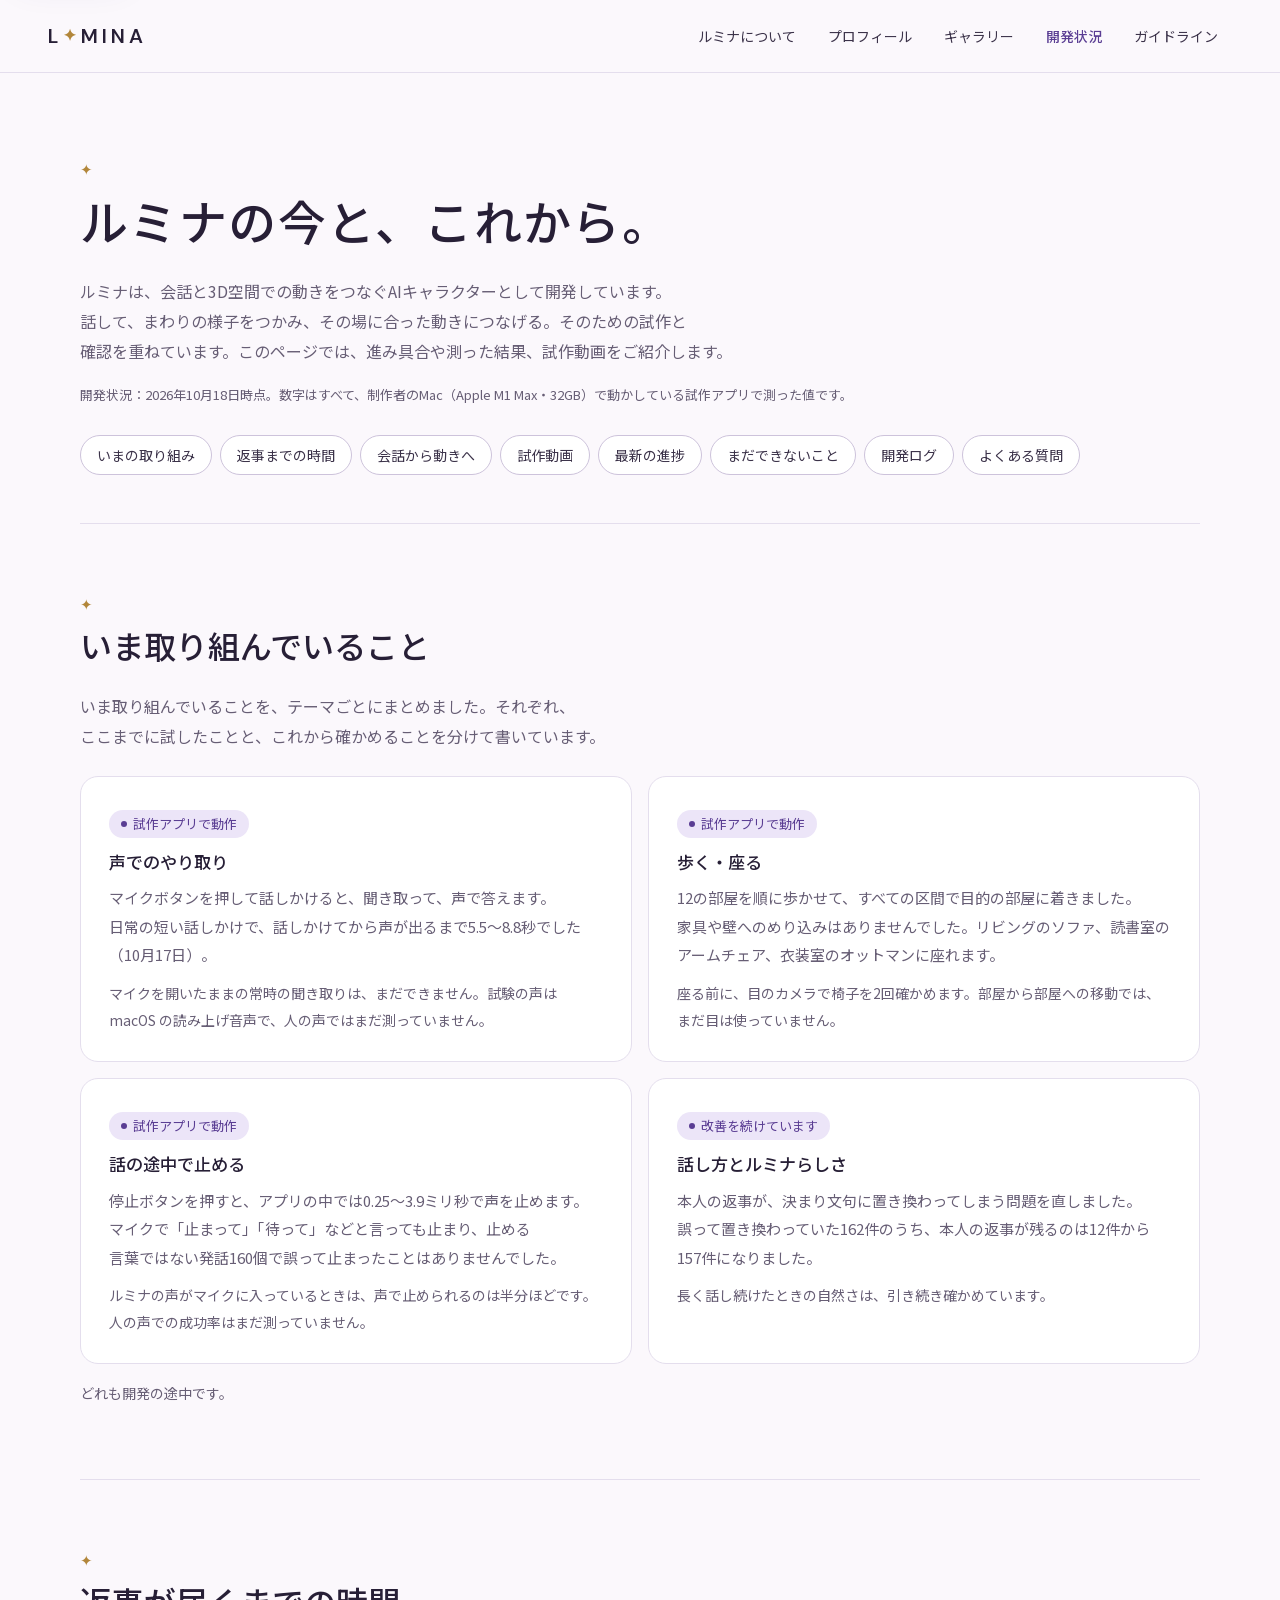
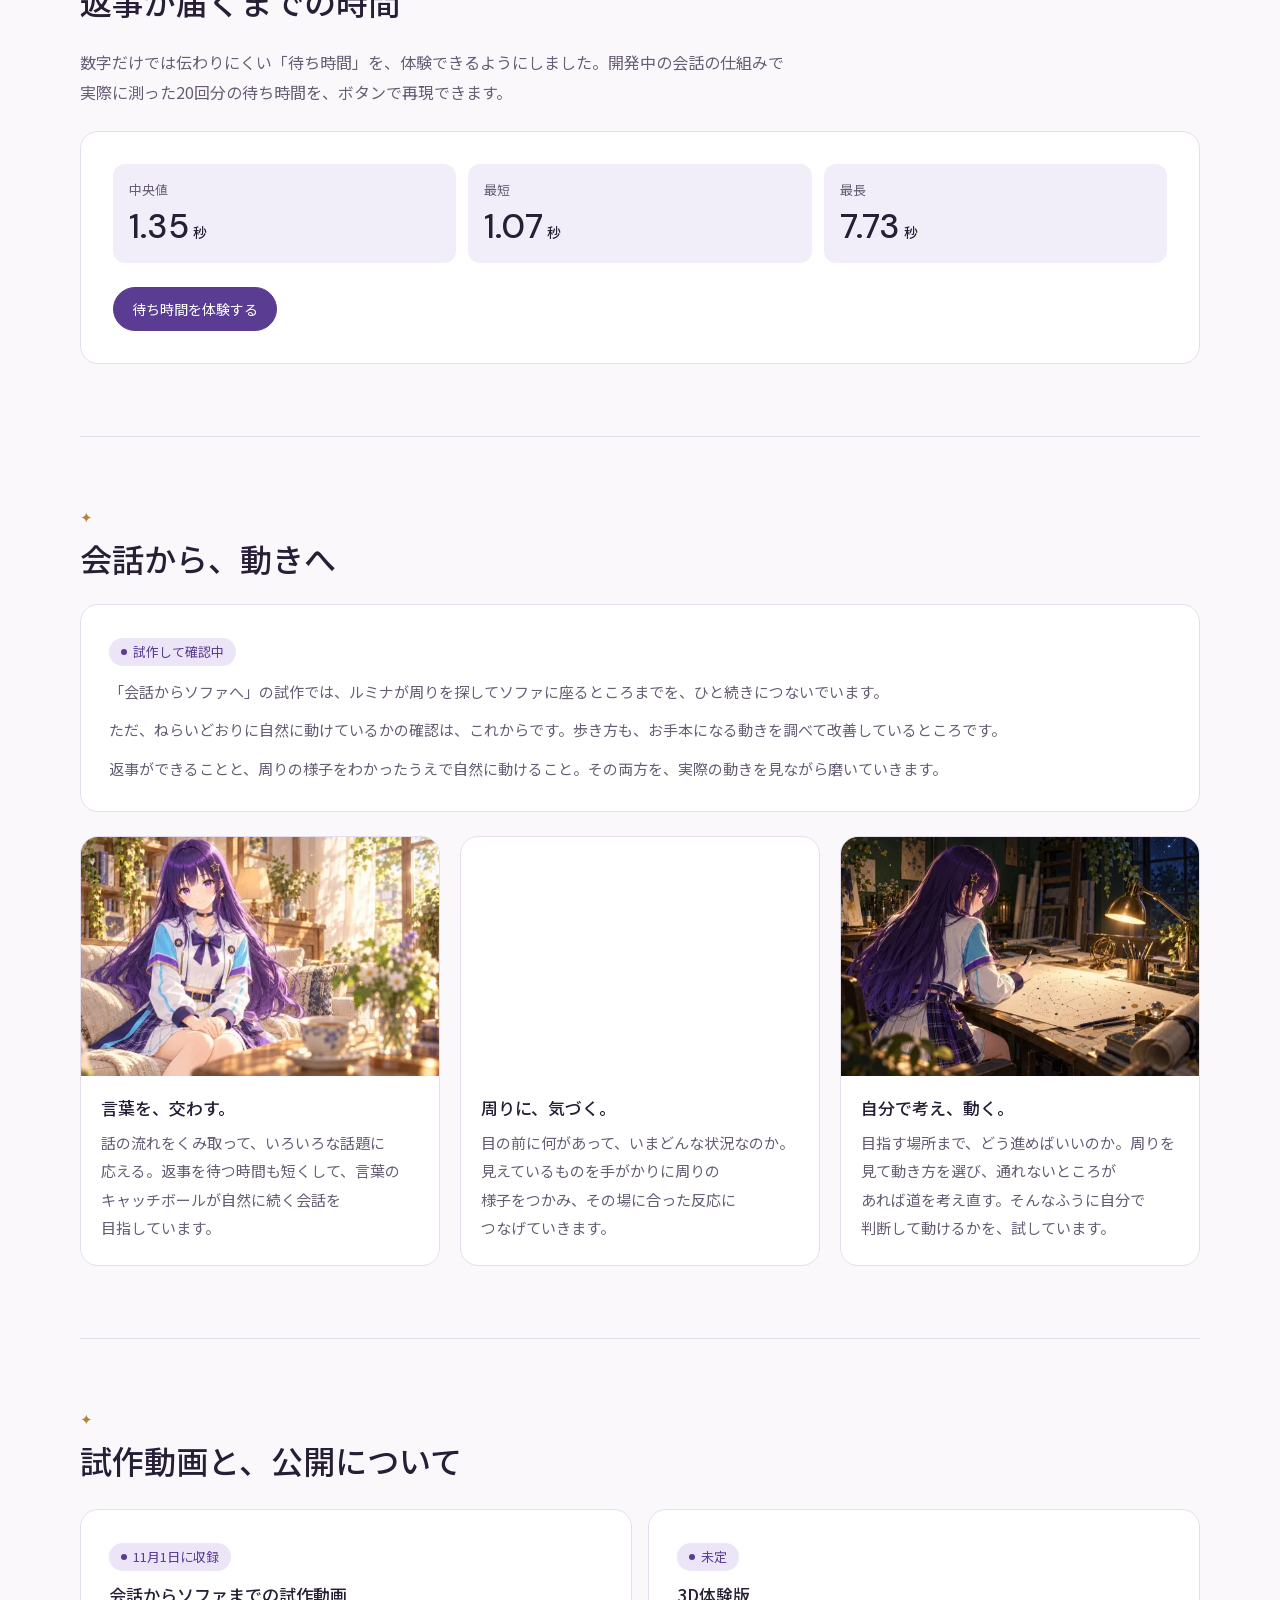
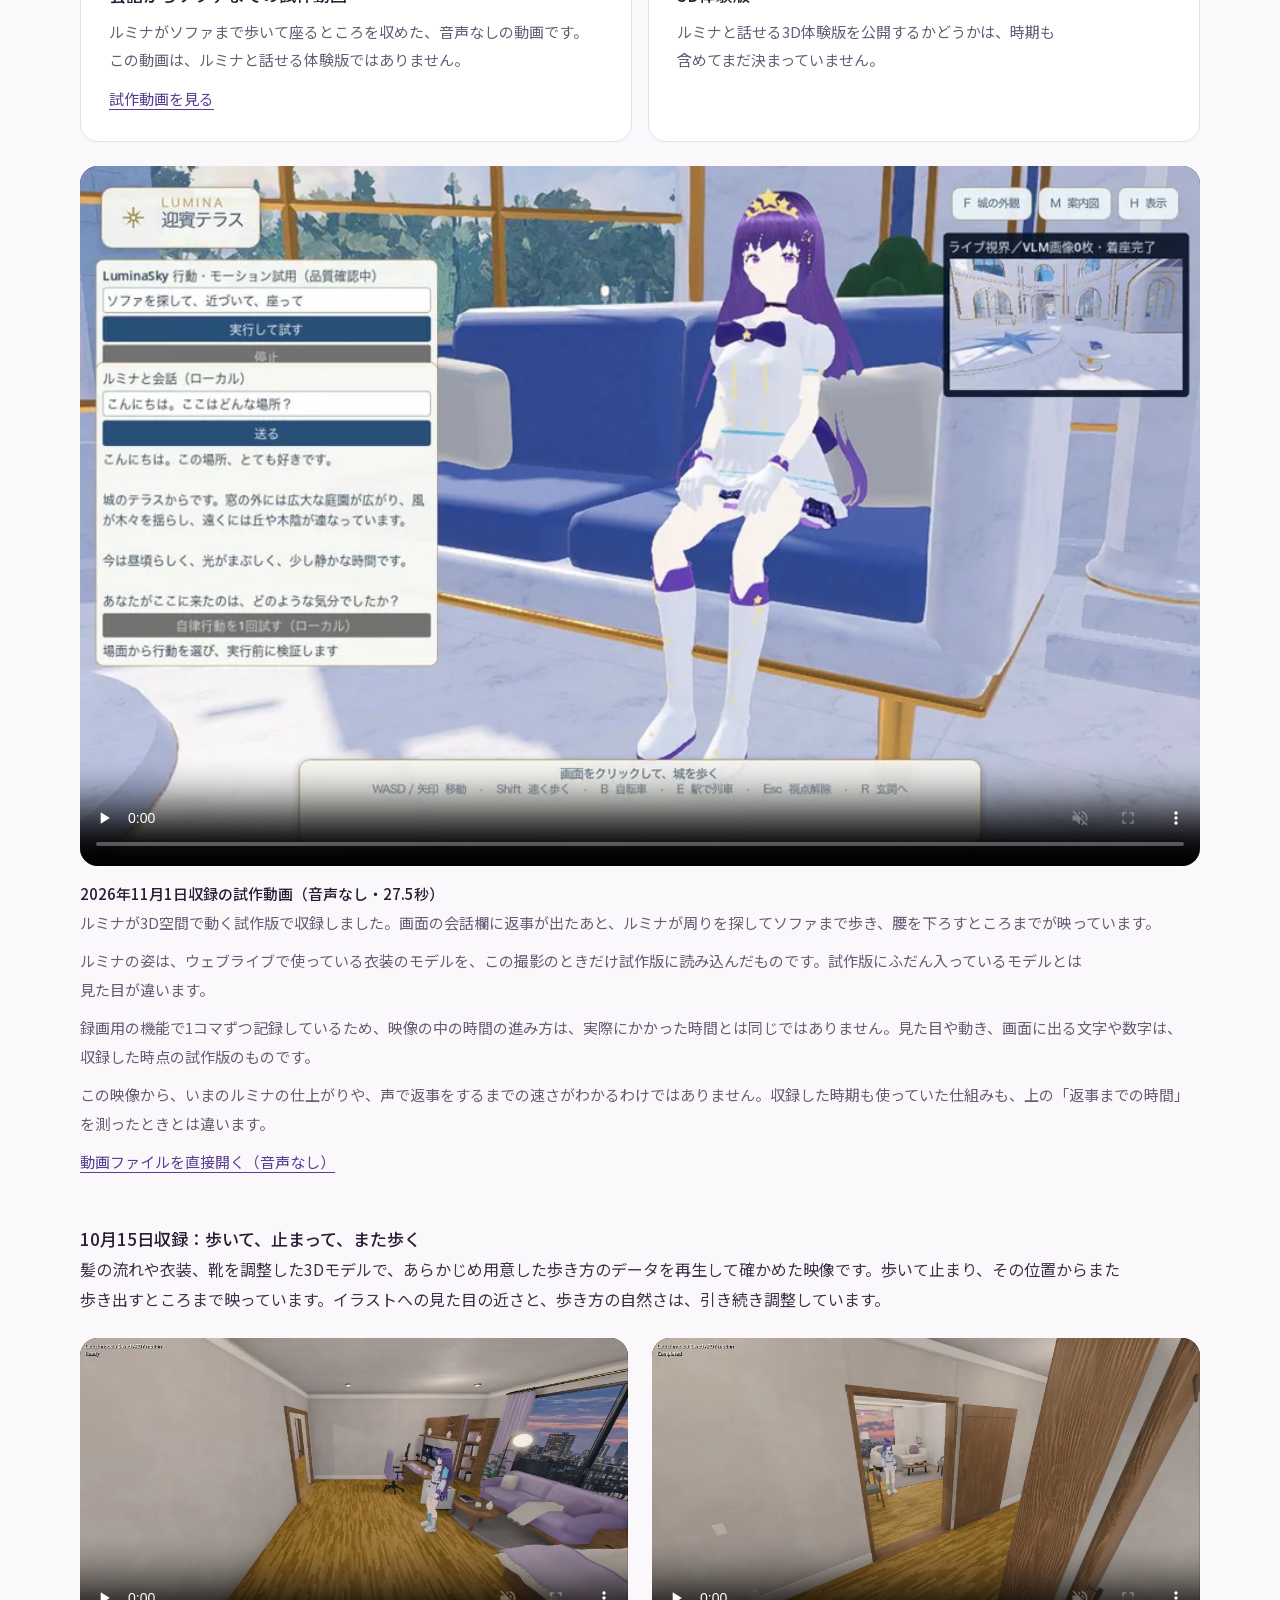
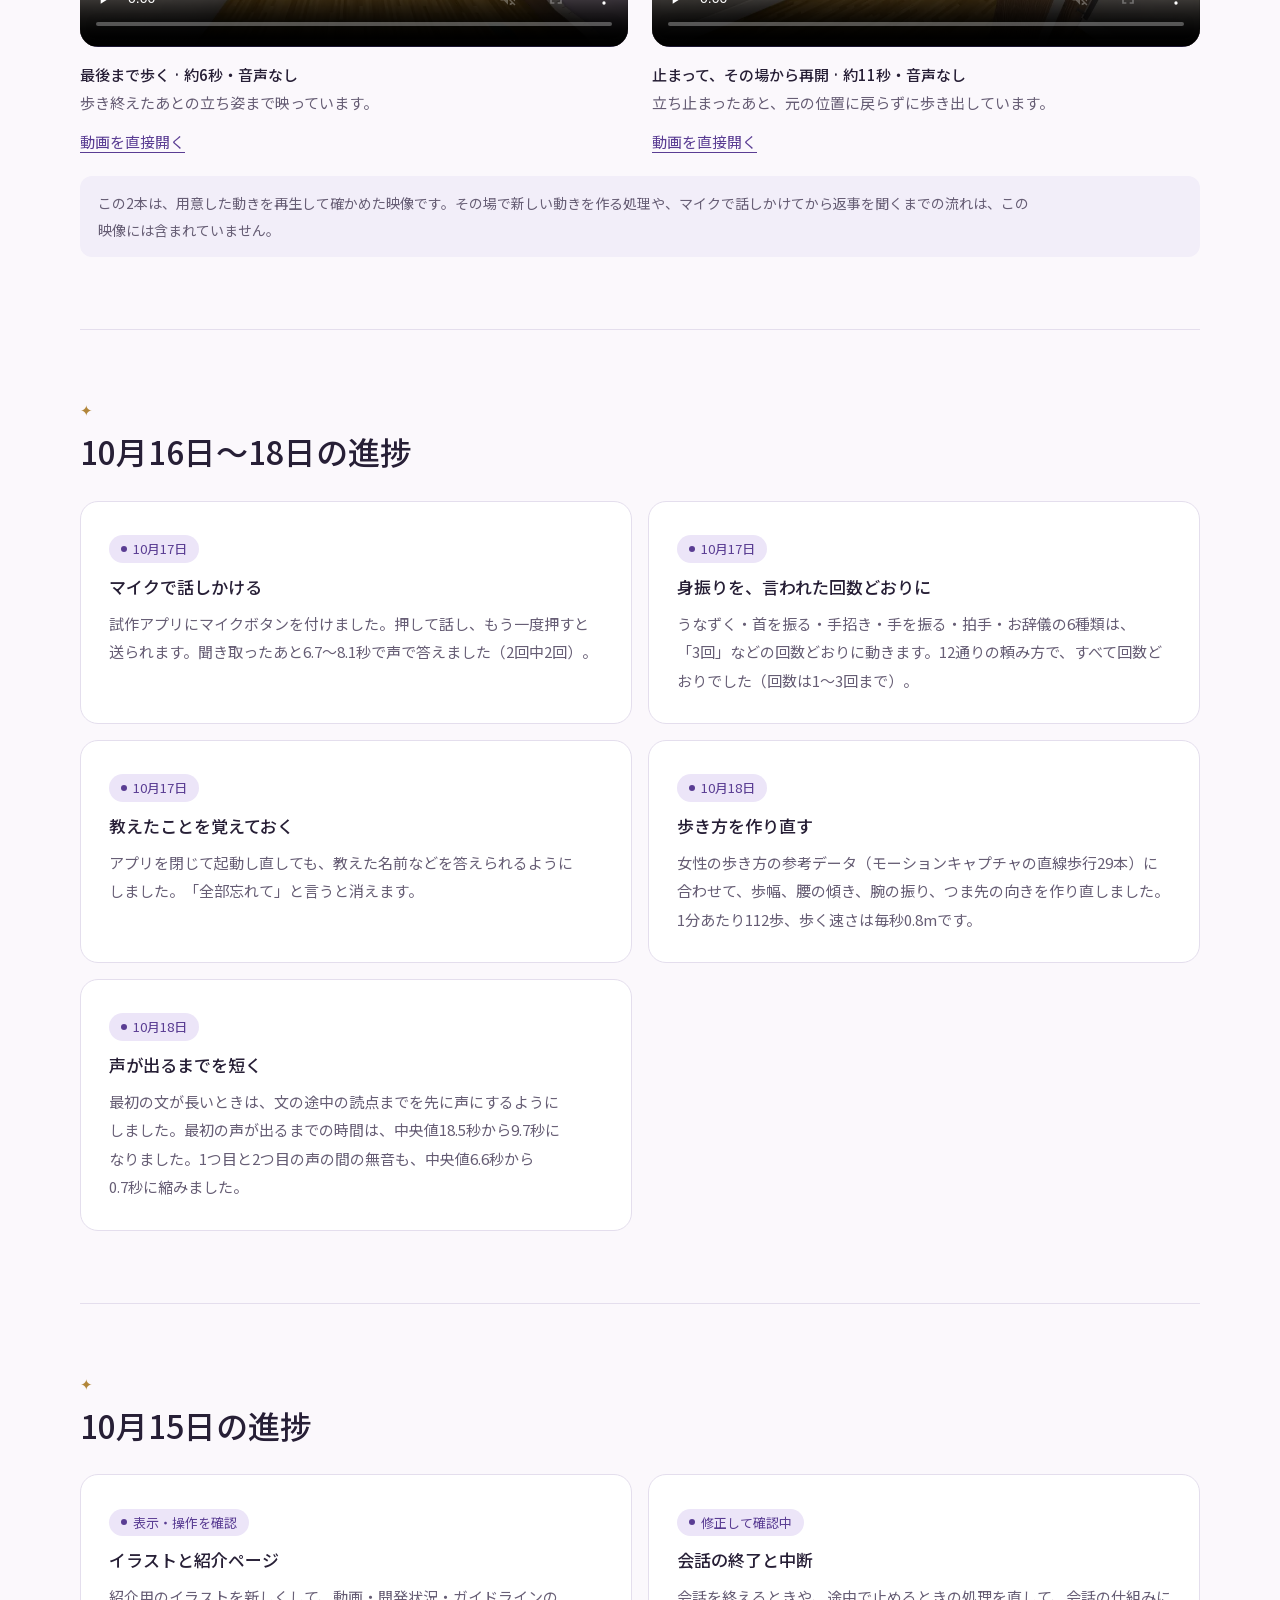
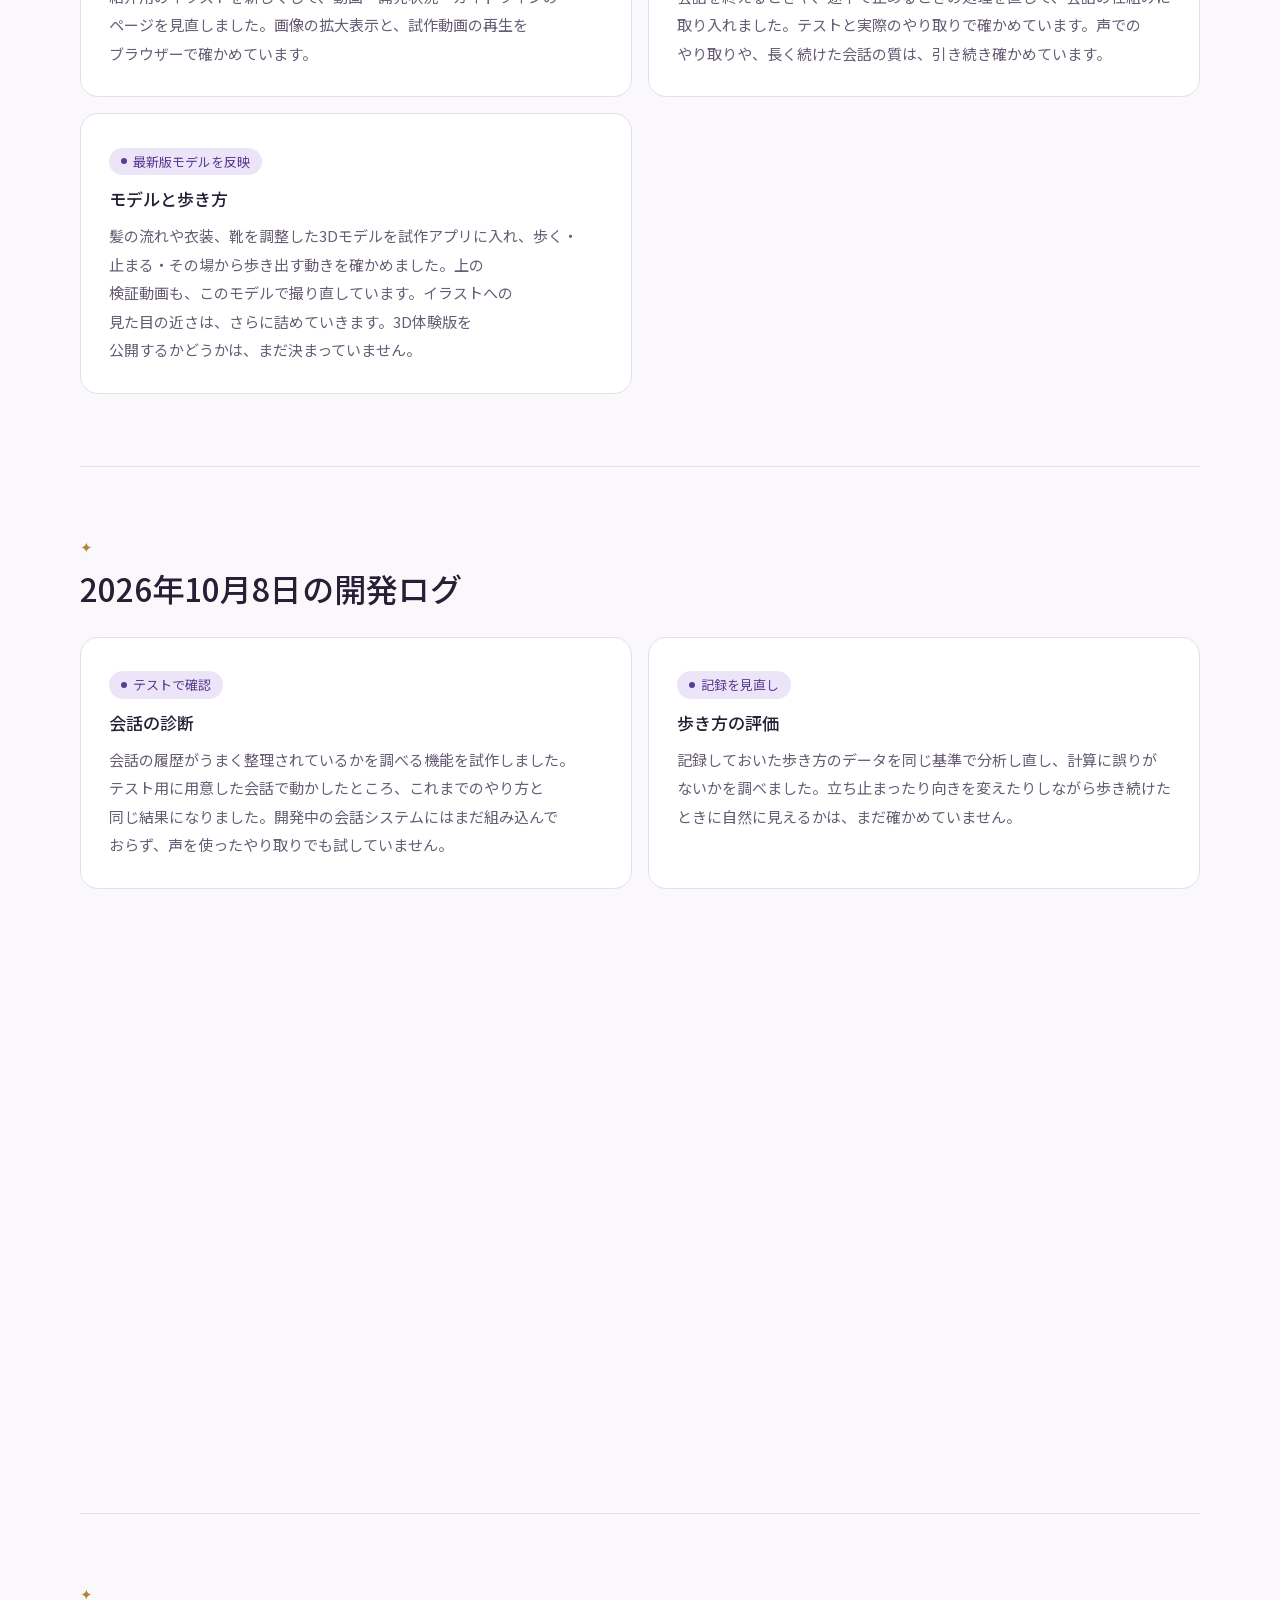
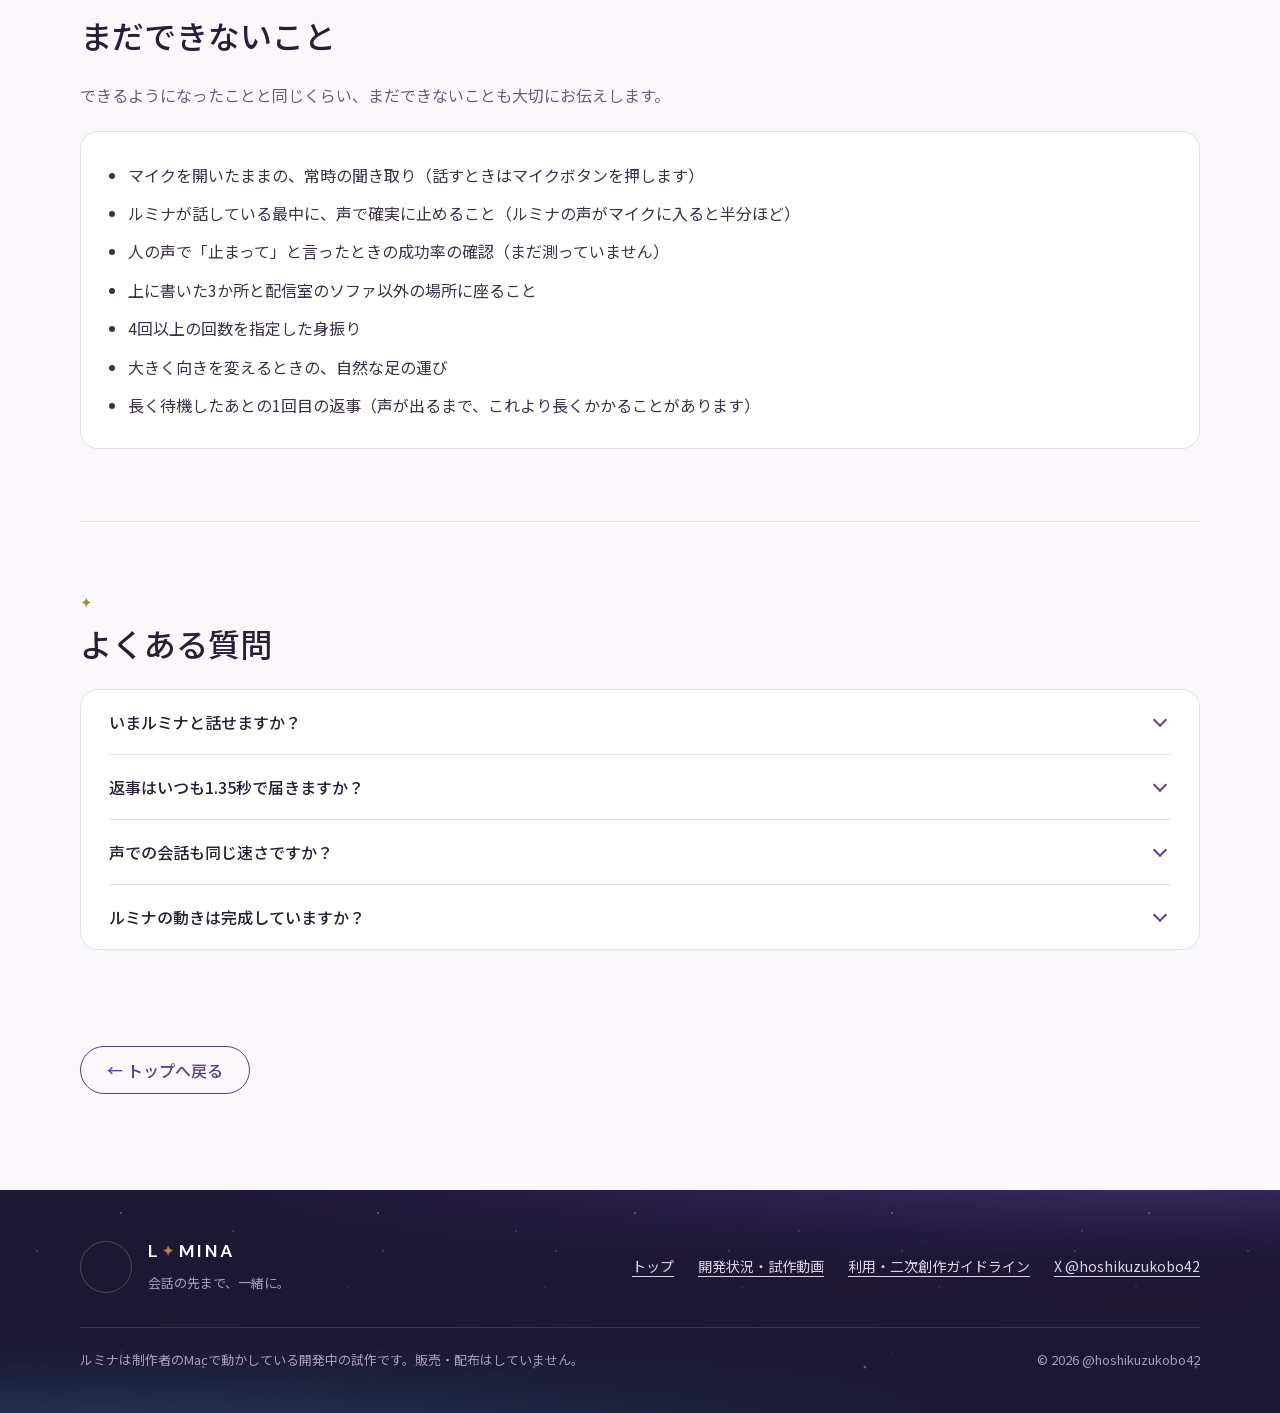
==== commit cef1b247: "Re-shoot the sofa film with the web-live costume Lumina The 27 September recording is replaced by a " ====
--- a/development.html
+++ b/development.html
@@ -125,23 +125,24 @@
     <section id="release" aria-labelledby="release-title">
       <h2 id="release-title">試作動画と、公開について</h2>
       <div class="grid">
-        <div class="card"><span class="status">9月27日に収録</span><h3>会話から<wbr>ソファまでの<wbr>試作動画</h3><p>ルミナがソファまで歩いて座るところを収めた、音声なしの動画です。この動画は、ルミナと話せる体験版ではありません。</p><p><a class="demo-watch-link" href="#demo-video">試作動画を見る</a></p></div>
+        <div class="card"><span class="status">11月1日に収録</span><h3>会話から<wbr>ソファまでの<wbr>試作動画</h3><p>ルミナがソファまで歩いて座るところを収めた、音声なしの動画です。この動画は、ルミナと話せる体験版ではありません。</p><p><a class="demo-watch-link" href="#demo-video">試作動画を見る</a></p></div>
         <div class="card"><span class="status">未定</span><h3>3D体験版</h3><p>ルミナと話せる3D体験版を公開するかどうかは、時期も含めてまだ決まっていません。</p></div>
       </div>
 
       <div id="demo-video"><figure class="demo-recording">
       <video controls muted playsinline preload="none" width="960" height="600"
-             poster="lumina-sky-20260927-poster.webp"
+             poster="lumina-sky-20261101-poster.webp"
              aria-label="会話からソファに座るまでの試作動画（音声なし）"
              aria-describedby="development-demo-caption">
-        <source src="lumina-sky-20260927.mp4" type="video/mp4">
-        <a href="lumina-sky-20260927.mp4">試作動画を開く（音声なし）</a>
+        <source src="lumina-sky-20261101.mp4" type="video/mp4">
+        <a href="lumina-sky-20261101.mp4">試作動画を開く（音声なし）</a>
       </video>
       <figcaption id="development-demo-caption">
-        <p><strong>2026年9月27日収録の<wbr><span class="nw">試作動画（音声なし・43.5秒）</span></strong><br>ルミナが3D空間で動く試作版で収録しました。画面の会話欄に返事が出たあと、ルミナが周りを探してソファまで歩き、腰を下ろすところまでが映っています。</p>
-        <p>最初から最後まで、早送りせずに収めています。起動した直後の画面や、返事を待つ時間も入っています。見た目や動き、画面に出る文字や数字は、収録した時点の試作版のものです。</p>
+        <p><strong>2026年11月1日収録の<wbr><span class="nw">試作動画（音声なし・27.5秒）</span></strong><br>ルミナが3D空間で動く試作版で収録しました。画面の会話欄に返事が出たあと、ルミナが周りを探してソファまで歩き、腰を下ろすところまでが映っています。</p>
+        <p>ルミナの姿は、ウェブライブで使っている衣装のモデルを、この撮影のときだけ試作版に読み込んだものです。試作版にふだん入っているモデルとは見た目が違います。</p>
+        <p>録画用の機能で1コマずつ記録しているため、映像の中の時間の進み方は、実際にかかった時間とは同じではありません。見た目や動き、画面に出る文字や数字は、収録した時点の試作版のものです。</p>
         <p>この映像から、いまのルミナの仕上がりや、声で返事をするまでの速さがわかるわけではありません。収録した時期も使っていた仕組みも、上の「返事までの時間」を測ったときとは違います。</p>
-        <p><a class="demo-watch-link" href="lumina-sky-20260927.mp4">動画ファイルを直接開く（音声なし）</a></p>
+        <p><a class="demo-watch-link" href="lumina-sky-20261101.mp4">動画ファイルを直接開く（音声なし）</a></p>
       </figcaption>
     </figure></div>
       <div id="ardy-verification" aria-labelledby="ardy-verification-title">
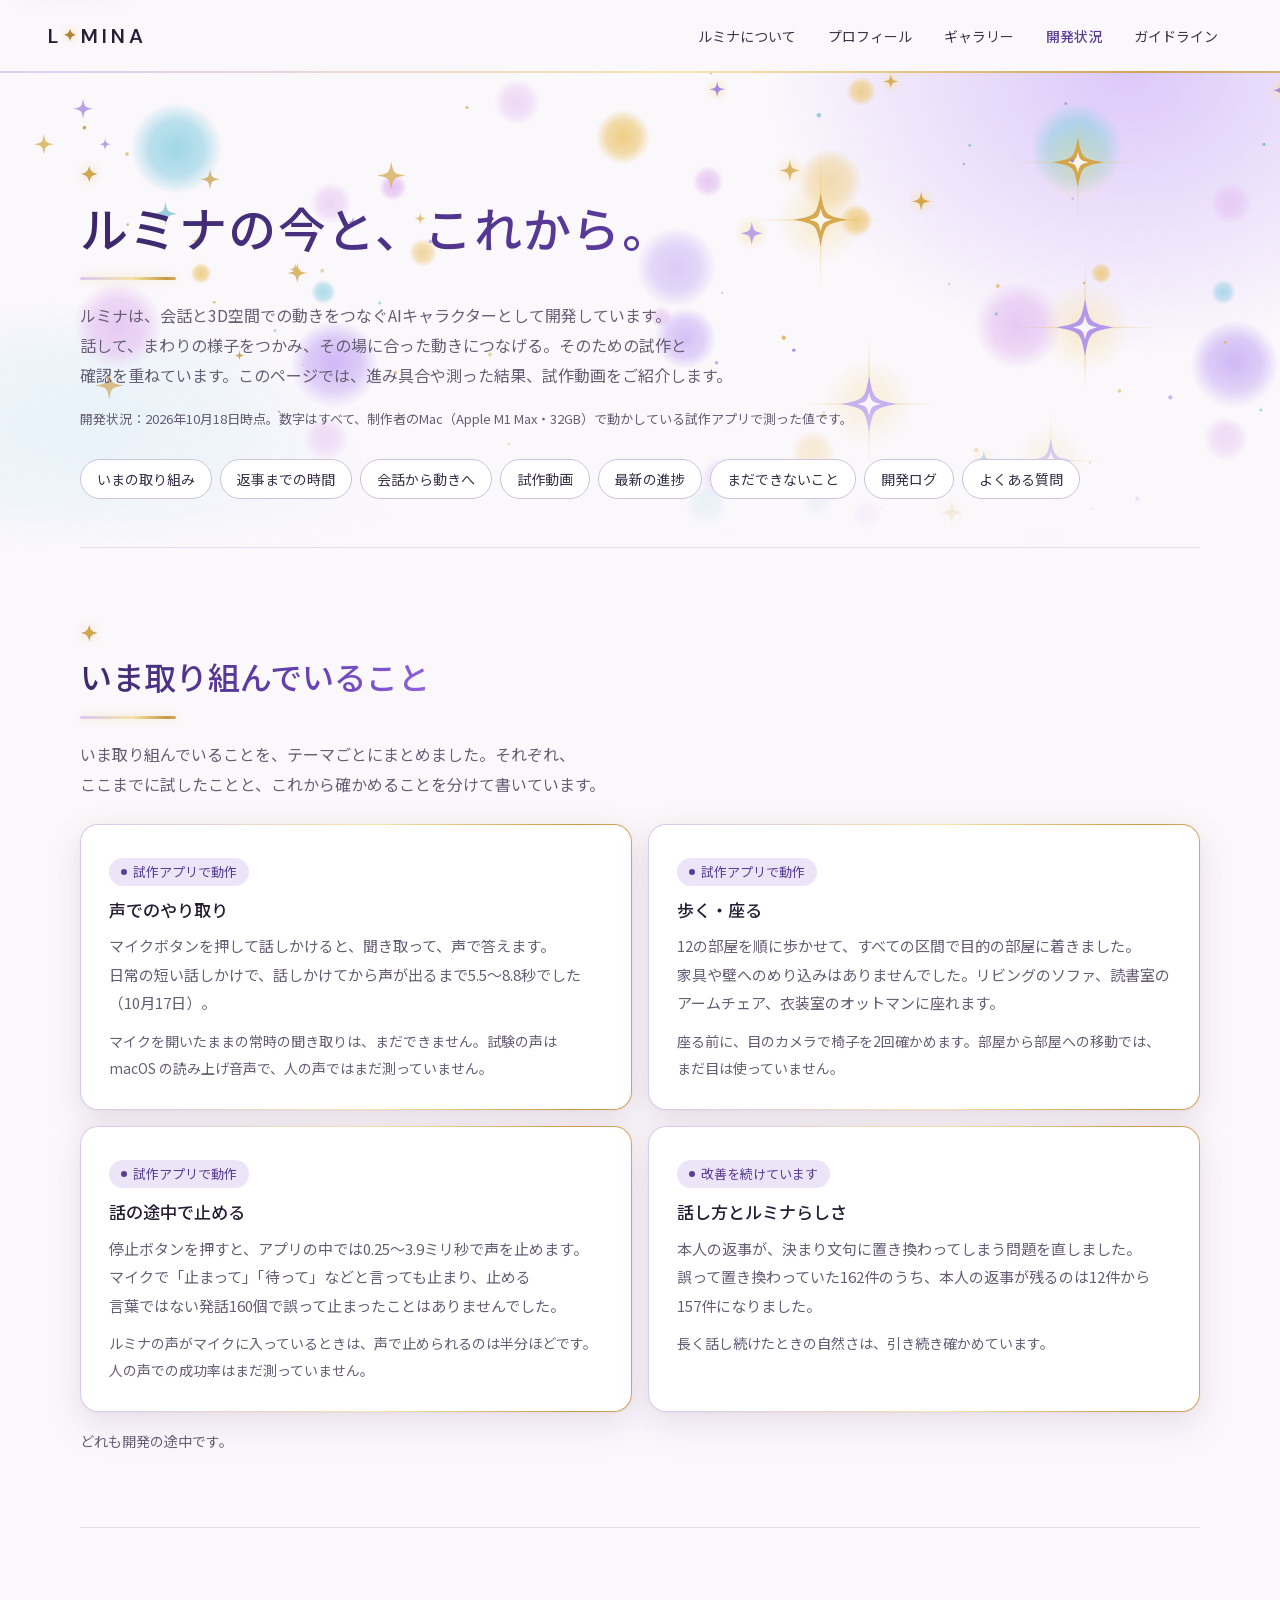
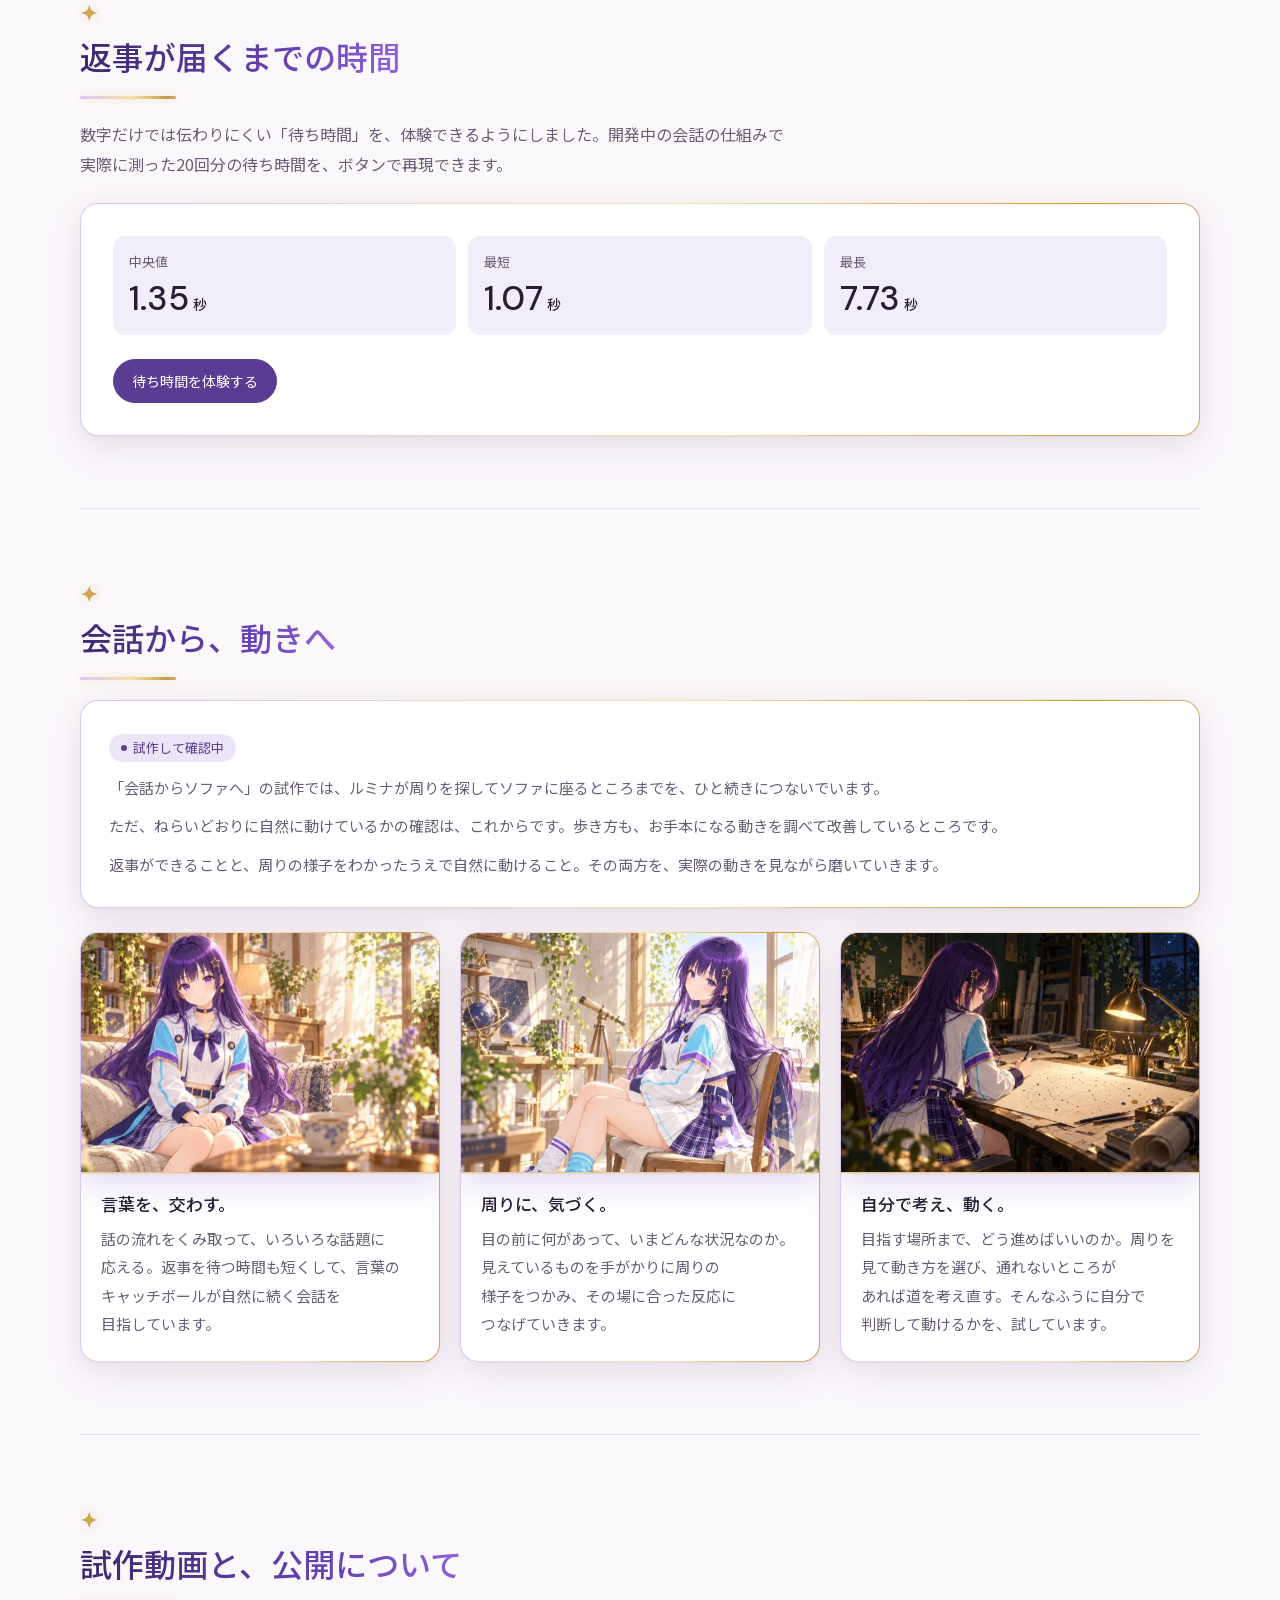
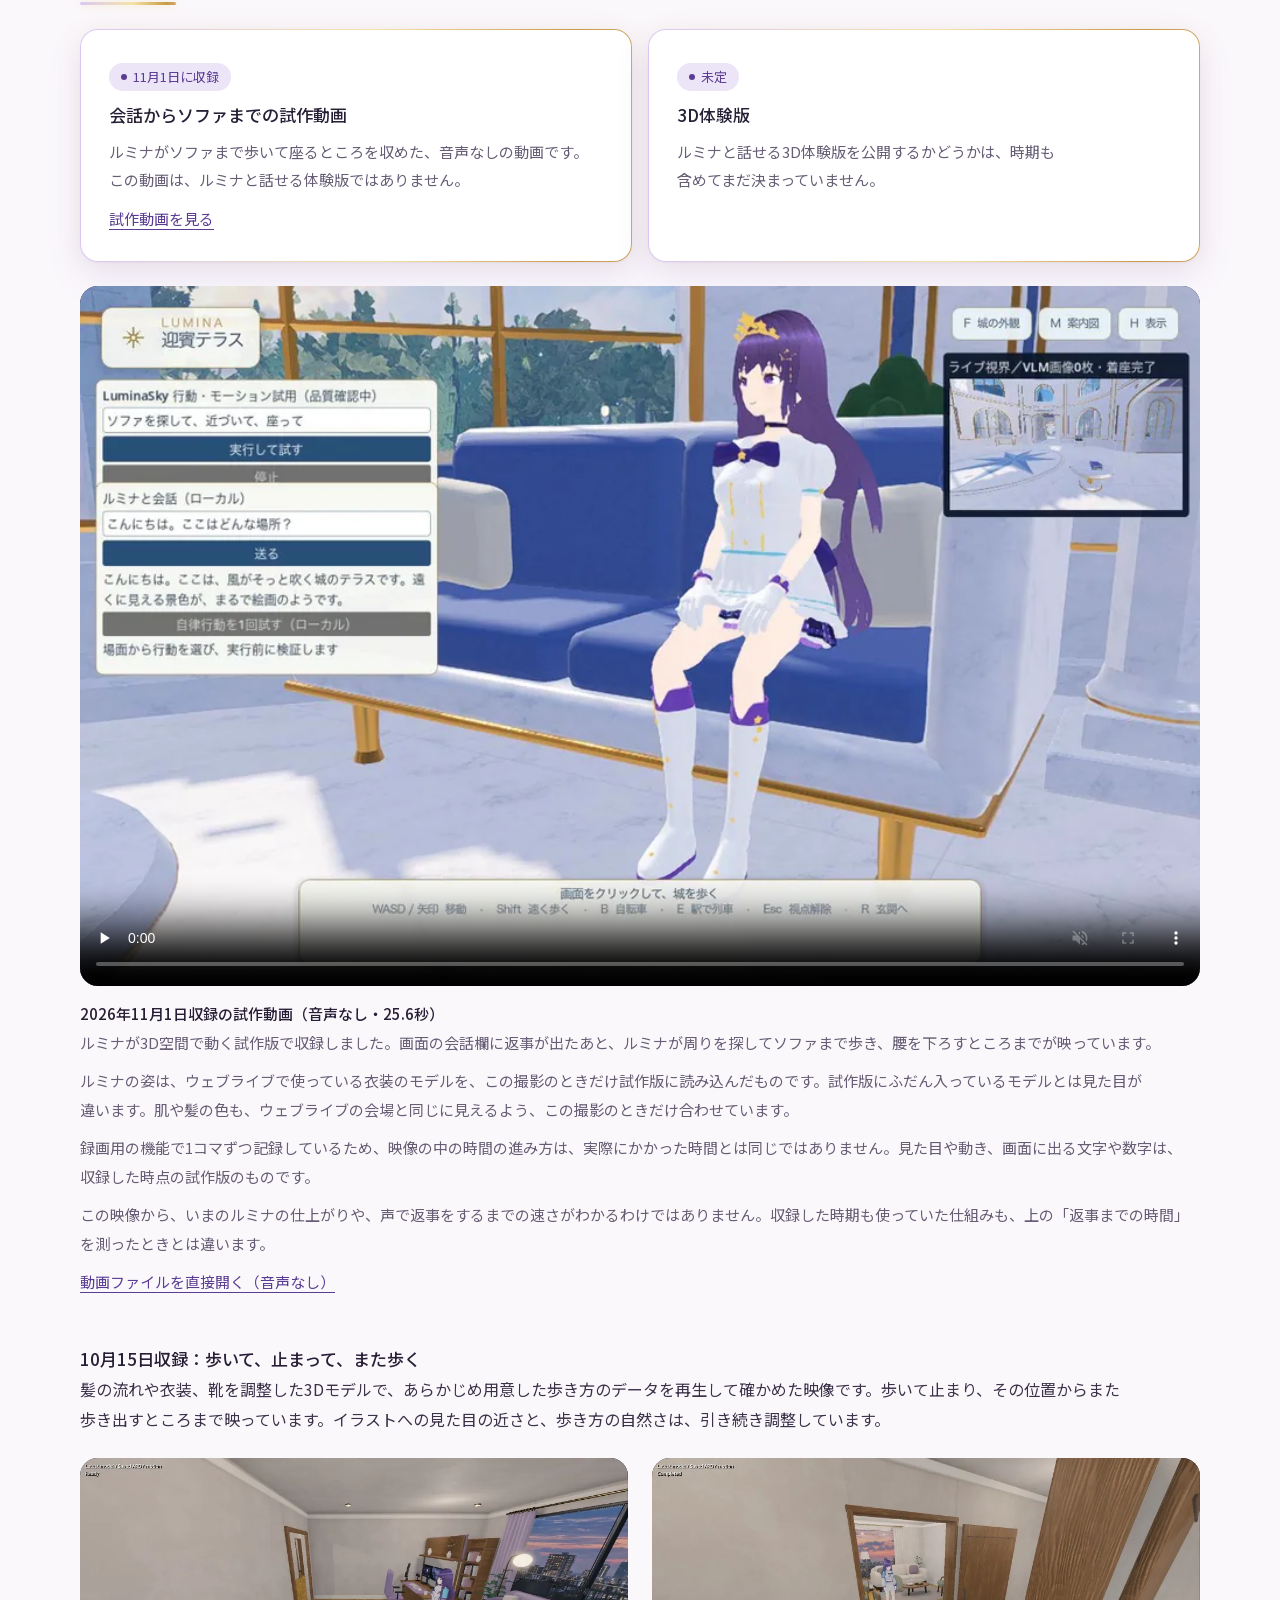
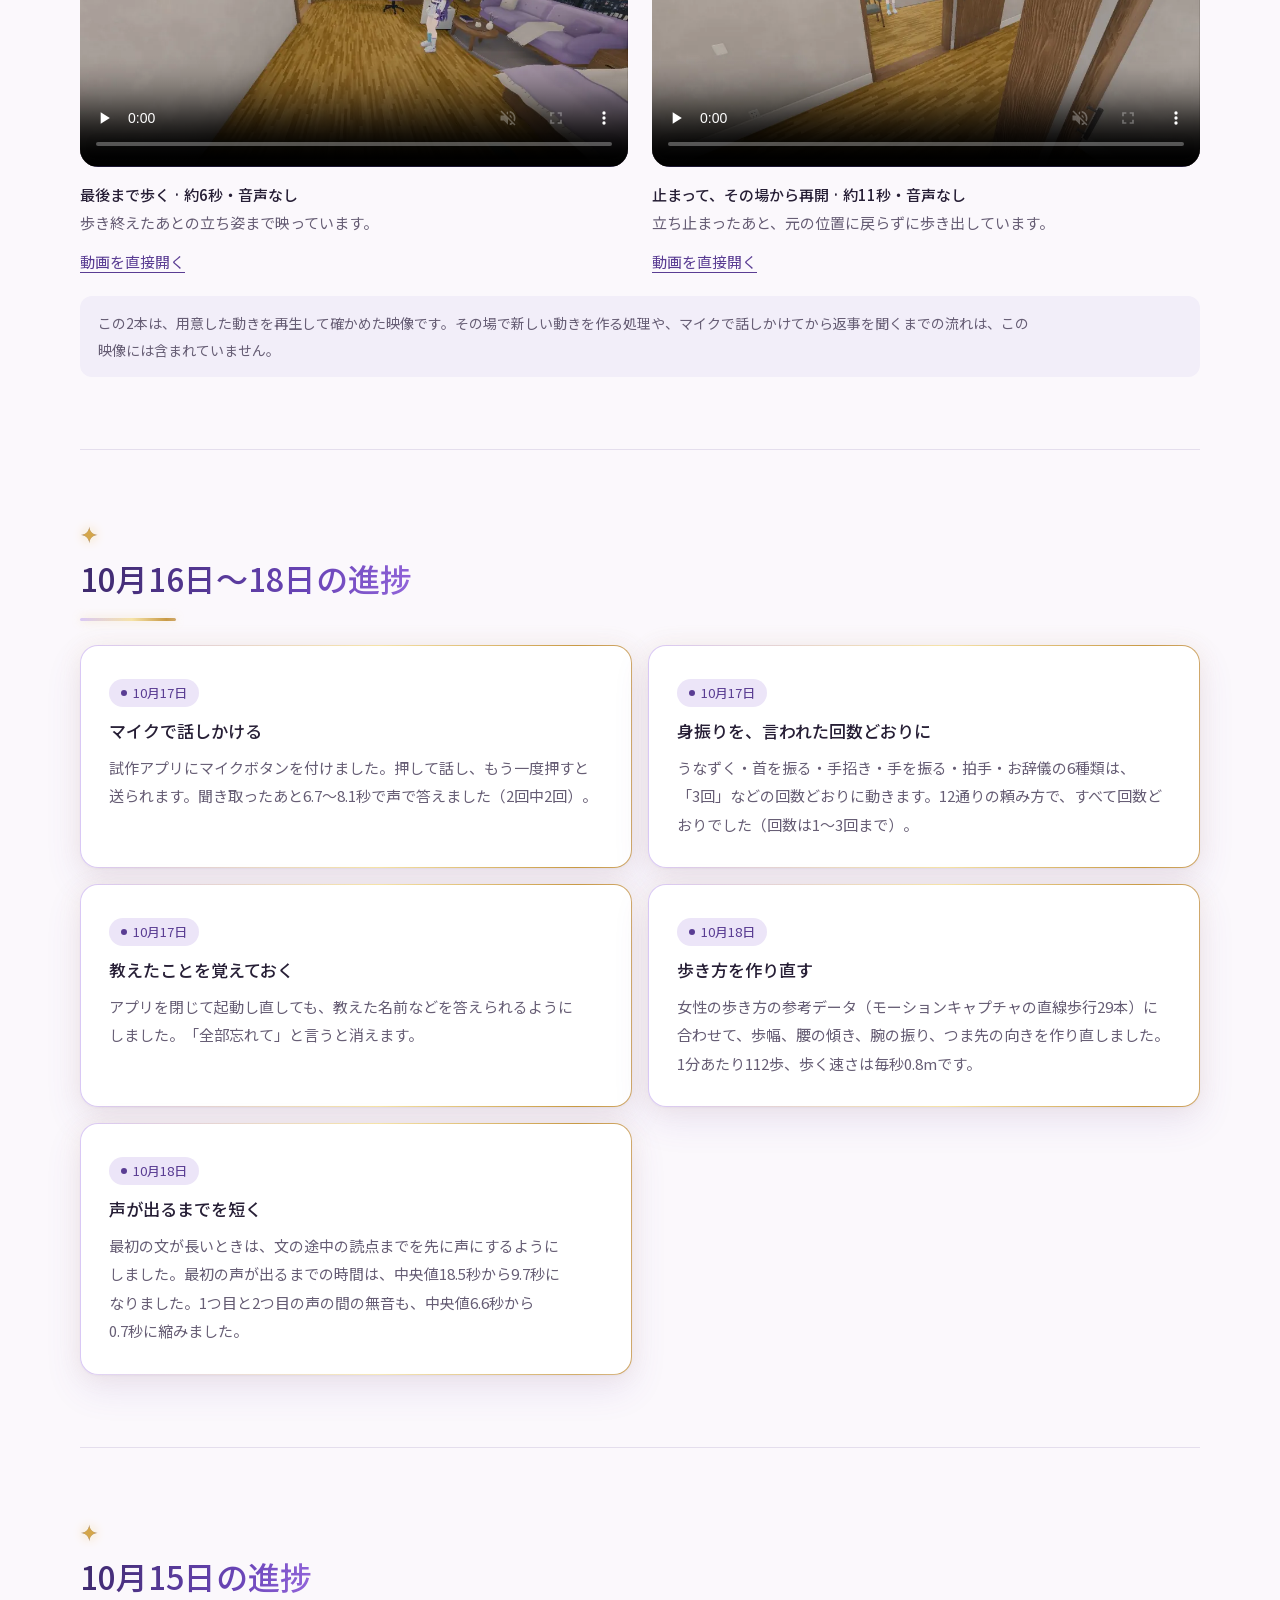
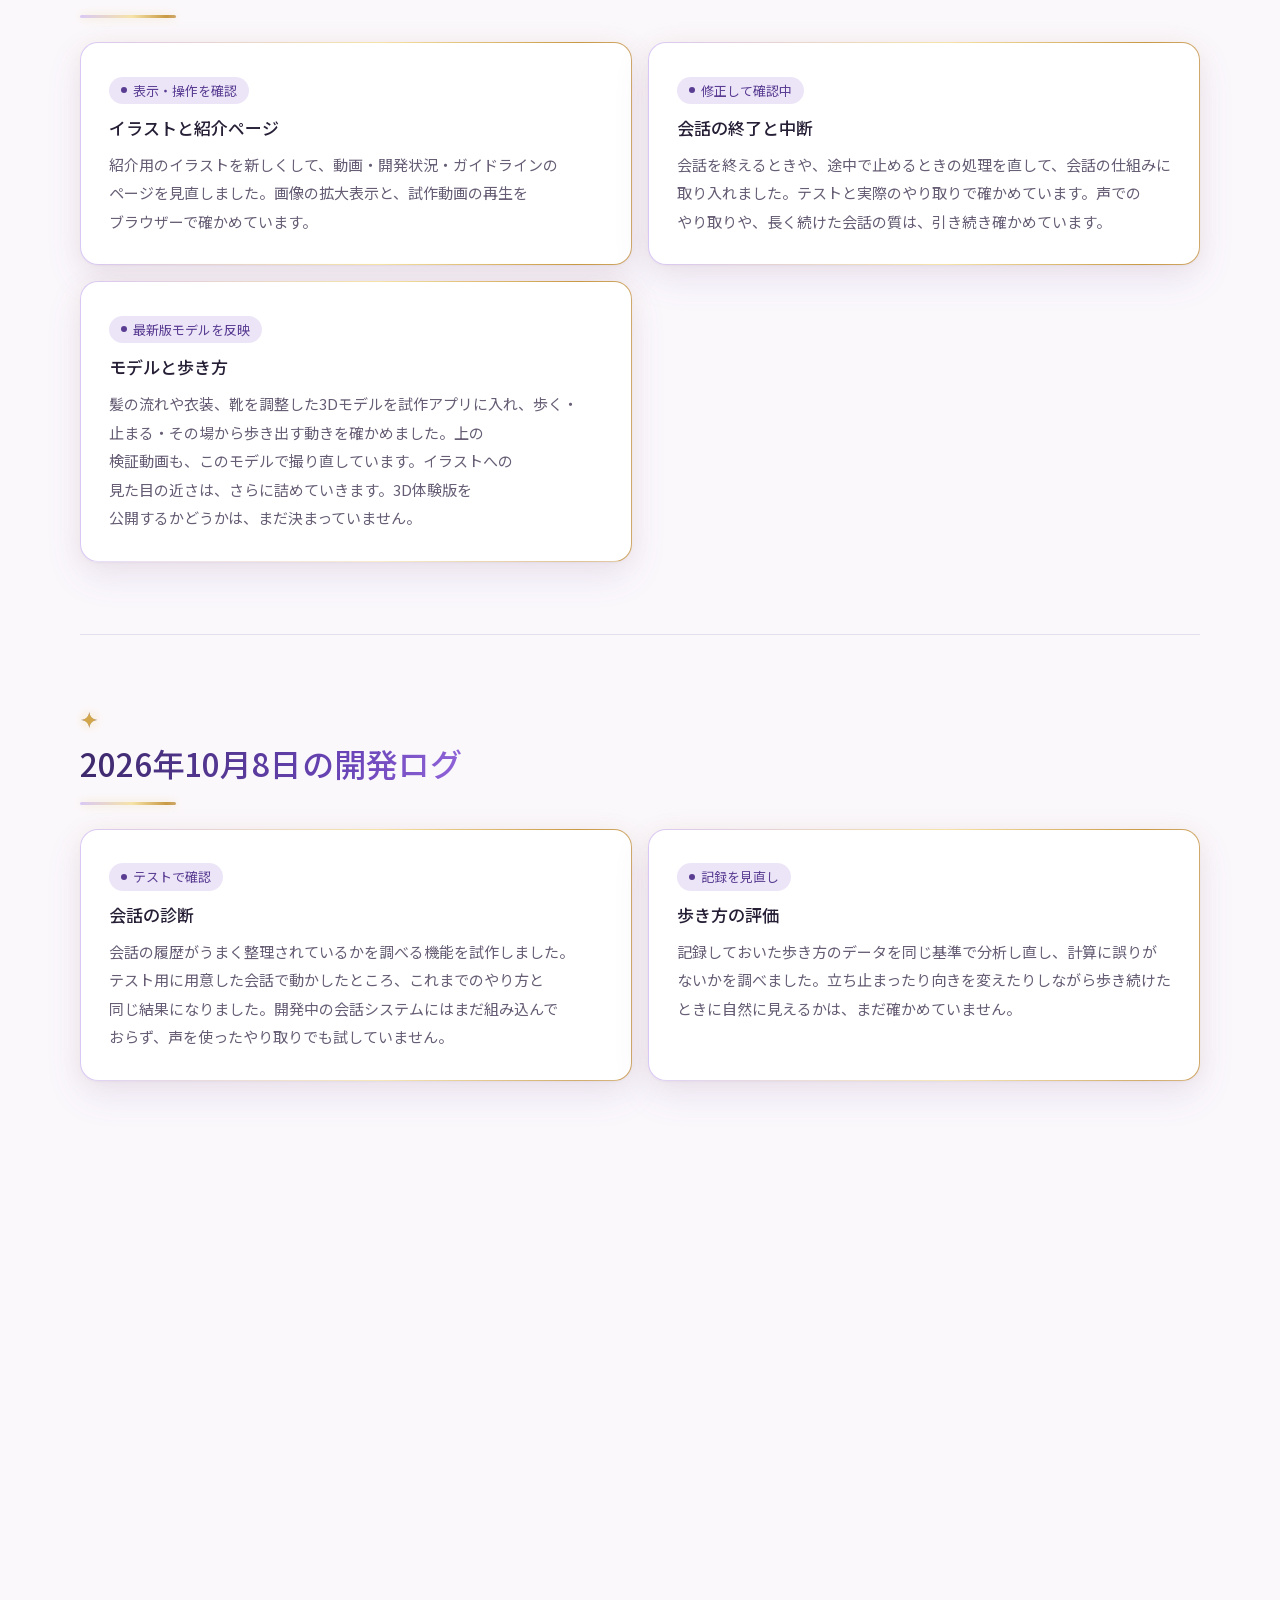
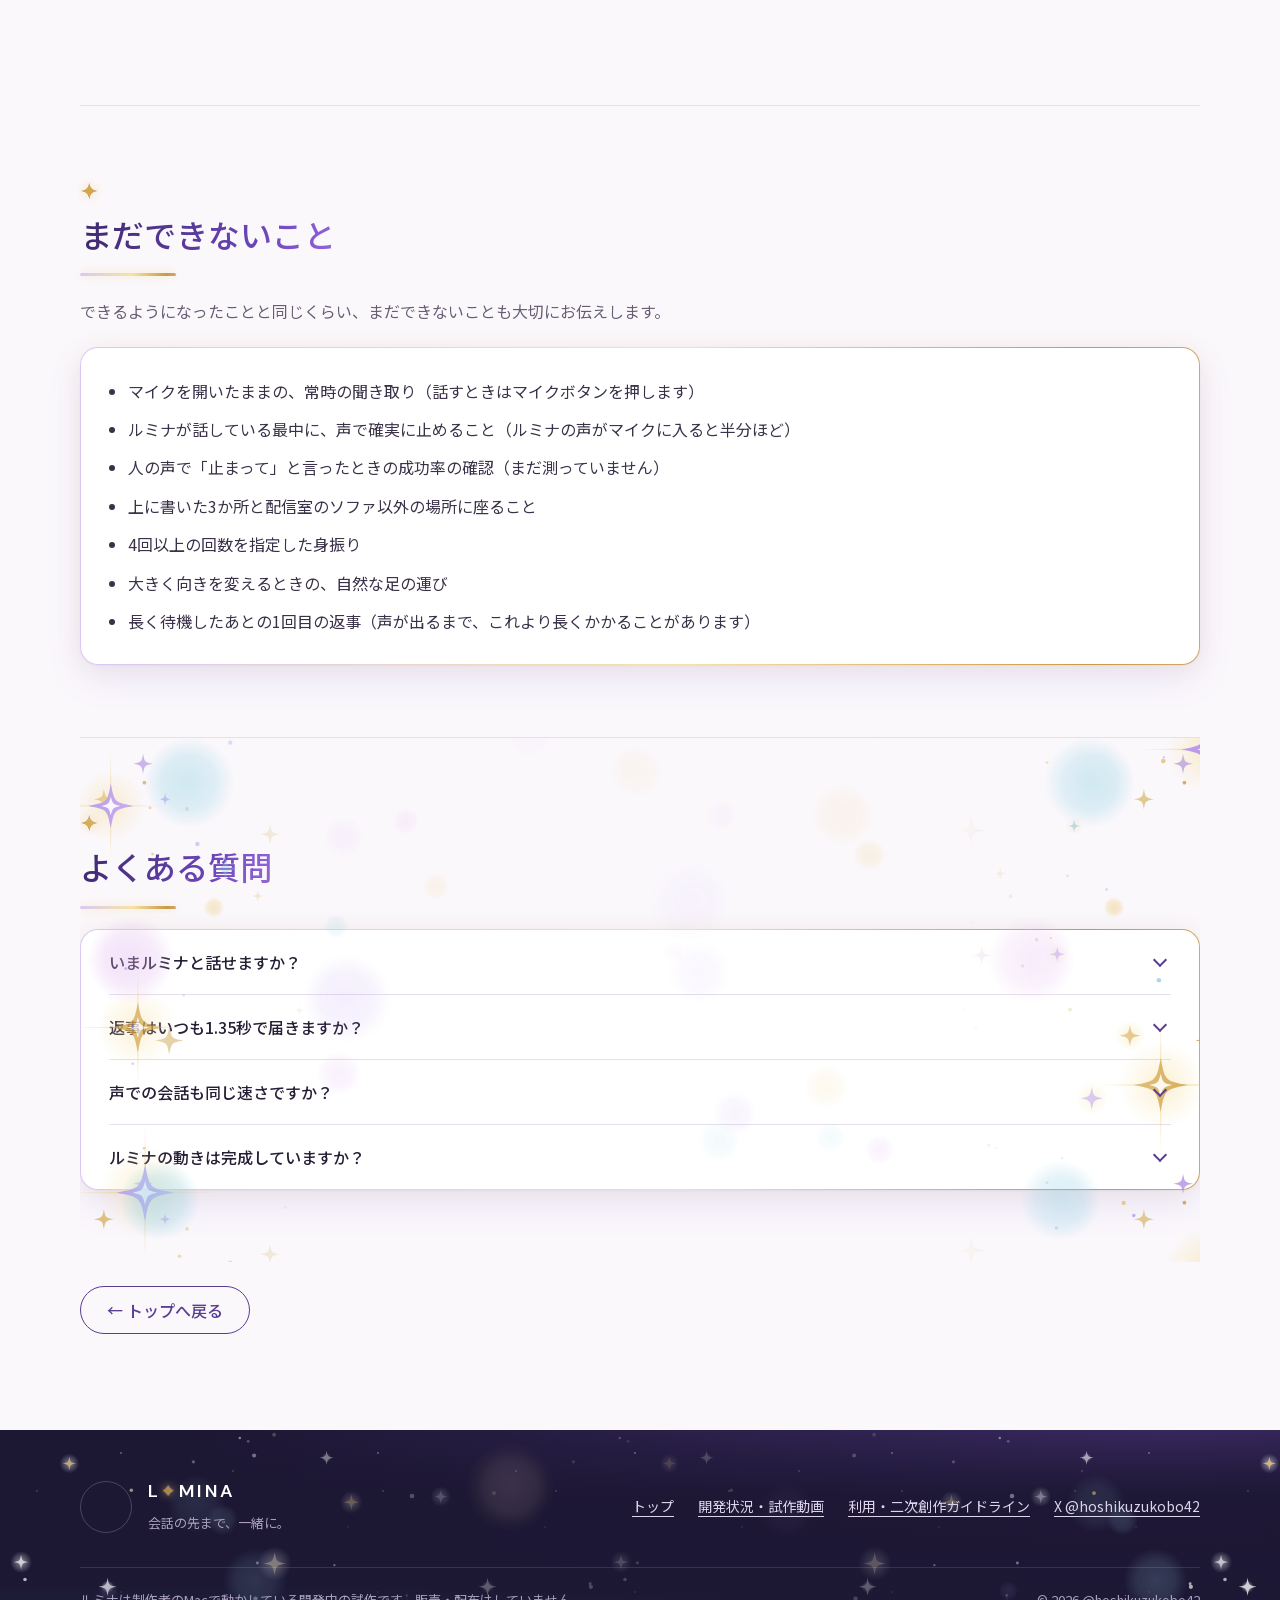
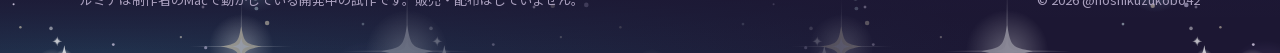
==== commit 773bcadf: "Re-shoot the sofa film with the venue's colours on Lumina LuminaSky tonemaps the frame (ACES, exposu" ====
--- a/development.html
+++ b/development.html
@@ -131,18 +131,18 @@
 
       <div id="demo-video"><figure class="demo-recording">
       <video controls muted playsinline preload="none" width="960" height="600"
-             poster="lumina-sky-20261101-poster.webp"
+             poster="lumina-sky-20261101-v2-poster.webp"
              aria-label="会話からソファに座るまでの試作動画（音声なし）"
              aria-describedby="development-demo-caption">
-        <source src="lumina-sky-20261101.mp4" type="video/mp4">
-        <a href="lumina-sky-20261101.mp4">試作動画を開く（音声なし）</a>
+        <source src="lumina-sky-20261101-v2.mp4" type="video/mp4">
+        <a href="lumina-sky-20261101-v2.mp4">試作動画を開く（音声なし）</a>
       </video>
       <figcaption id="development-demo-caption">
-        <p><strong>2026年11月1日収録の<wbr><span class="nw">試作動画（音声なし・27.5秒）</span></strong><br>ルミナが3D空間で動く試作版で収録しました。画面の会話欄に返事が出たあと、ルミナが周りを探してソファまで歩き、腰を下ろすところまでが映っています。</p>
-        <p>ルミナの姿は、ウェブライブで使っている衣装のモデルを、この撮影のときだけ試作版に読み込んだものです。試作版にふだん入っているモデルとは見た目が違います。</p>
+        <p><strong>2026年11月1日収録の<wbr><span class="nw">試作動画（音声なし・25.6秒）</span></strong><br>ルミナが3D空間で動く試作版で収録しました。画面の会話欄に返事が出たあと、ルミナが周りを探してソファまで歩き、腰を下ろすところまでが映っています。</p>
+        <p>ルミナの姿は、ウェブライブで使っている衣装のモデルを、この撮影のときだけ試作版に読み込んだものです。試作版にふだん入っているモデルとは見た目が違います。肌や髪の色も、ウェブライブの会場と同じに見えるよう、この撮影のときだけ合わせています。</p>
         <p>録画用の機能で1コマずつ記録しているため、映像の中の時間の進み方は、実際にかかった時間とは同じではありません。見た目や動き、画面に出る文字や数字は、収録した時点の試作版のものです。</p>
         <p>この映像から、いまのルミナの仕上がりや、声で返事をするまでの速さがわかるわけではありません。収録した時期も使っていた仕組みも、上の「返事までの時間」を測ったときとは違います。</p>
-        <p><a class="demo-watch-link" href="lumina-sky-20261101.mp4">動画ファイルを直接開く（音声なし）</a></p>
+        <p><a class="demo-watch-link" href="lumina-sky-20261101-v2.mp4">動画ファイルを直接開く（音声なし）</a></p>
       </figcaption>
     </figure></div>
       <div id="ardy-verification" aria-labelledby="ardy-verification-title">
--- a/css/site.css
+++ b/css/site.css
@@ -304,7 +304,90 @@
 .guide .history{color:var(--muted);font-size:14px}
 .guide .nowrap{white-space:nowrap}
 
+/* ── Sparkle (2026-11-01, round 2: louder) ──────────────────────
+   Flare stars (images/sparkle-flare-*.svg), small glints (sparkle-*.svg) and soft bokeh (bokeh-*.svg) in layers
+   that twinkle out of step; violet-to-gold gradient headings with a travelling sheen; shimmering gold hairlines on
+   cards, pictures and buttons; denser night bands with shooting stars. Text sits on its own surfaces or behind
+   masks, and every animation stops under prefers-reduced-motion (rule near the end of this file). */
+@keyframes twinkle{0%,100%{opacity:.35}50%{opacity:1}}
+@keyframes twinkle-b{0%,100%{opacity:1}50%{opacity:.3}}
+@keyframes sheen{0%{background-position:100% 0}45%,100%{background-position:0 0}}
+@keyframes star-pulse{0%,100%{transform:scale(1) rotate(0);opacity:.9}50%{transform:scale(1.45) rotate(45deg);opacity:1}}
+@keyframes drift{0%{transform:translate3d(0,0,0)}50%{transform:translate3d(-2.5%,-4%,0)}100%{transform:translate3d(0,0,0)}}
+@keyframes border-flow{0%{background-position:0 0,0 50%}100%{background-position:0 0,300% 50%}}
+@keyframes shine{0%,62%{transform:translateX(-130%) skewX(-18deg)}80%,100%{transform:translateX(230%) skewX(-18deg)}}
+@keyframes shoot{0%{transform:translate(0,0) rotate(-18deg);opacity:0}3%{opacity:1}12%{opacity:0;transform:translate(min(70vw,900px),max(-23vw,-292px)) rotate(-18deg)}100%{opacity:0;transform:translate(min(70vw,900px),max(-23vw,-292px)) rotate(-18deg)}}
+@keyframes shoot-low{0%{transform:translate(0,0) rotate(-9deg);opacity:0}4%{opacity:1}14%{opacity:0;transform:translate(260px,-40px) rotate(-9deg)}100%{opacity:0;transform:translate(260px,-40px) rotate(-9deg)}}
+@keyframes glow{0%,100%{box-shadow:0 8px 22px #5a3d9347,0 0 0 1px #f3dca680,0 0 14px #e9c46a33}50%{box-shadow:0 8px 26px #5a3d9366,0 0 0 1px #f3dca6,0 0 26px #e9c46a80}}
+body{overflow-x:clip}
+:root{--gold-flow:linear-gradient(90deg,#d9c8f5,#f6e3a8 18%,#c99a45 30%,#e7dcfb 46%,#9fd3df 62%,#f6e3a8 78%,#d9c8f5 100%)}
+/* Masthead: a gold-violet-sky line that flows */
+.masthead{border-bottom-color:transparent}
+.masthead::after{content:"";position:absolute;left:0;right:0;bottom:-1px;height:2px;background:var(--gold-flow) 0 0/300% 100%;animation:border-flow 9s linear infinite;opacity:.9}
+.brand-star,.hero-eyebrow::before{text-shadow:0 0 10px #f1d08a,0 0 2px #fff}
+/* Headings: violet-to-gold gradient text with a travelling sheen, a pulsing star above, a flowing underline */
+.section-head h2::before,.page-head h1::before,.doc h2::before,.film h2::before,.contact-card h2::before{width:max-content;color:#d4a64a;font-size:22px;text-shadow:0 0 12px #f1d08a,0 0 4px #fff;animation:star-pulse 2.8s ease-in-out infinite}
+.hero h1,.page-head h1,.section-head h2,.doc h2,.contact-card h2{background:linear-gradient(105deg,#3a2766 0%,#6a45b8 26%,#8f62d8 36%,#a8771a 43%,#c9962e 47%,#a8771a 51%,#2f7f98 58%,#4a3290 68%,#6a45b8 100%) 0 0/280% 100%;-webkit-background-clip:text;background-clip:text;color:transparent;animation:sheen 6s ease-in-out infinite}
+.hero h1{filter:drop-shadow(0 2px 14px #b998ff66)}
+.section-head h2,.doc h2,.contact-card h2{width:fit-content;animation-duration:7s}
+.film h2{background:linear-gradient(105deg,#fff 0%,#e6dcff 30%,#f6d98e 44%,#fff8e0 48%,#f6d98e 52%,#bfe8f3 62%,#fff 100%) 0 0/280% 100%;-webkit-background-clip:text;background-clip:text;color:transparent;width:fit-content;animation:sheen 6s ease-in-out infinite;filter:drop-shadow(0 0 12px #c9b2ff66)}
+.page-head h1::before,.section-head h2::before,.doc h2::before,.contact-card h2::before,.film h2::before{-webkit-text-fill-color:#d4a64a}
+.section-head h2::after,.doc h2::after,.film h2::after,.page-head h1::after{content:"";display:block;width:96px;height:3px;margin-top:14px;border-radius:3px;background:var(--gold-flow) 0 0/300% 100%;animation:border-flow 6s linear infinite;box-shadow:0 0 10px #e9c46a66}
+/* Hero: bokeh drifting over the picture, two glint layers and big flare stars twinkling out of step */
+.hero{--hero-glint-mask:linear-gradient(90deg,transparent 30%,#0006 38%,#000 46%);--hero-figure-hole:radial-gradient(ellipse 15% 62% at 64.5% 54%,transparent 72%,#000 100%)}
+.hero-bg{z-index:0}
+.hero::after{z-index:1}
+.hero-inner{z-index:3}
+.hero::before,.hero-bg::after,.hero-bg::before{content:"";position:absolute;pointer-events:none;-webkit-mask-image:var(--hero-glint-mask),var(--hero-figure-hole);-webkit-mask-composite:source-in;mask-image:var(--hero-glint-mask),var(--hero-figure-hole);mask-composite:intersect}
+.hero-bg::before{inset:-8%;background:url(../images/bokeh-light.svg) 0 0/900px 700px;mix-blend-mode:screen;opacity:.9;animation:drift 18s ease-in-out infinite}
+.hero::before{inset:0;z-index:2;background:url(../images/sparkle-flare-night.svg) 40px 0/600px 560px,url(../images/sparkle-night-a.svg) 0 0/420px 340px;animation:twinkle 3.6s ease-in-out infinite}
+.hero-bg::after{inset:0;background:url(../images/sparkle-night-b.svg) 130px 60px/380px 460px,url(../images/sparkle-flare-night.svg) 330px 250px/520px 485px;animation:twinkle-b 4.8s ease-in-out infinite}
+.hero-copy{position:relative}
+.hero-copy::before{content:"";position:absolute;z-index:-1;top:-90px;right:-140px;width:460px;height:200px;pointer-events:none;background:url(../images/sparkle-flare-light.svg) -120px -40px/640px 520px;-webkit-mask-image:radial-gradient(ellipse 50% 50% at 62% 50%,#000,transparent);mask-image:radial-gradient(ellipse 50% 50% at 62% 50%,#000,transparent);animation:twinkle 3s ease-in-out -1.2s infinite}
+.hero-eyebrow{border:1.5px solid transparent;background:linear-gradient(#fffffff2,#fffffff2) padding-box,var(--gold-flow) 0 50%/300% 100% border-box;box-shadow:0 4px 18px #c9963a33,0 0 16px #e9c46a40;animation:border-flow 6s linear infinite}
+/* Buttons: gold glow that breathes, and a light sweep every few seconds */
+.btn{position:relative;overflow:hidden;isolation:isolate}
+.btn.primary{background:linear-gradient(135deg,#8a62d6,#5a3d93 50%,#3f7aa8);animation:glow 3s ease-in-out infinite}
+.btn.primary:hover{background:linear-gradient(135deg,#7a52c6,#4c3184 50%,#356a92)}
+.btn.primary::after{content:"";position:absolute;inset:0;z-index:-1;width:45%;background:linear-gradient(90deg,#fff0,#ffffff80,#fff0);animation:shine 4.5s ease-in-out infinite}
+.btn.secondary{background:linear-gradient(#ffffffd9,#ffffffd9) padding-box,var(--gold-flow) 0 50%/300% 100% border-box;border-color:transparent;animation:border-flow 7s linear infinite}
+/* Cards and panels: a gold-lavender-sky hairline that keeps flowing, and a soft halo */
+.pillars li,.profile-table,.progress-list,.timeline-block,.contact-card,.card,#response-demo .bench-card,.guide .quick-wrap,.guide .summary{border:1.5px solid transparent;background:linear-gradient(var(--surface),var(--surface)) padding-box,var(--gold-flow) 0 50%/300% 100% border-box;box-shadow:0 1px 2px #3a2a6a0a,0 14px 36px #6a4bb01f,0 0 22px #e9c46a1f;animation:border-flow 10s linear infinite}
+.guide .summary{border-left:4px solid var(--accent)}
+.pillars strong{width:max-content;background:linear-gradient(90deg,#5a3d93,#c08a2e 55%,#2a8aa0);-webkit-background-clip:text;background-clip:text;color:transparent}
+.contact-card{background:url(../images/sparkle-flare-light.svg) right -170px top -90px/640px 520px no-repeat padding-box,radial-gradient(ellipse 50% 80% at 100% 0%,#eadcfb,#eadcfb00 70%) padding-box,linear-gradient(var(--surface),var(--surface)) padding-box,var(--gold-flow) 0 50%/300% 100% border-box;animation:border-flow-card 10s linear infinite}
+@keyframes border-flow-card{0%{background-position:right -170px top -90px,0 0,0 0,0 50%}100%{background-position:right -170px top -90px,0 0,0 0,300% 50%}}
+/* Pictures: gold frame with a halo, and a light that sweeps across now and then */
+.art,.film-frame,.theme-media{box-shadow:0 0 0 1.5px #e3c47fcc,0 14px 36px #6a4bb026,0 0 28px #c9a2ff40}
+.art::after,.film-frame::after{content:"";position:absolute;inset:0;width:40%;pointer-events:none;background:linear-gradient(90deg,#fff0,#ffffff59,#fff0);animation:shine 7s ease-in-out infinite}
+.gallery-grid figure:nth-child(2) .art::after{animation-delay:-1.8s}
+.gallery-grid figure:nth-child(3) .art::after{animation-delay:-3.6s}
+.gallery-grid figure:nth-child(4) .art::after{animation-delay:-5.4s}
+@media(hover:hover){a.art:hover{box-shadow:0 0 0 2px #e3c47f,0 18px 44px #7b55c855,0 0 36px #e9c46a66}}
+.timeline time::before{content:"✦";margin-right:6px;color:#d4a64a;font-size:12px;text-shadow:0 0 8px #f1d08a}
+/* Pale sections: brighter aurora, drifting bokeh and flare stars in the margins */
+.section.alt{position:relative;overflow:hidden;background:radial-gradient(ellipse 50% 65% at 100% 0%,#dcc8fa,#dcc8fa00 70%),radial-gradient(ellipse 45% 60% at 0% 100%,#c6e9f3,#c6e9f300 70%),radial-gradient(ellipse 30% 40% at 60% 100%,#f6e3b466,#f6e3b400 70%),linear-gradient(180deg,#f1ebfa 0%,#ecf3fa 100%)}
+.section.alt::before,#about::before,#gallery::before,#faq::before,.section.alt::after,#about::after,#gallery::after,#faq::after{content:"";position:absolute;pointer-events:none}
+.section.alt::before,#about::before,#gallery::before,#faq::before{inset:0;background:url(../images/sparkle-flare-light.svg) 0 0/640px 520px,url(../images/sparkle-light.svg) 210px 90px/520px 420px;-webkit-mask-image:linear-gradient(90deg,#000 0,#0009 9%,transparent 22%,transparent 78%,#0009 91%,#000 100%);mask-image:linear-gradient(90deg,#000 0,#0009 9%,transparent 22%,transparent 78%,#0009 91%,#000 100%);animation:twinkle 4s ease-in-out infinite}
+.section.alt::after,#about::after,#gallery::after,#faq::after{inset:-6%;background:url(../images/bokeh-light.svg) 0 0/900px 700px;opacity:.75;-webkit-mask-image:linear-gradient(90deg,#000,#0005 25%,#0002 50%,#0005 75%,#000);mask-image:linear-gradient(90deg,#000,#0005 25%,#0002 50%,#0005 75%,#000);animation:drift 22s ease-in-out infinite}
+#gallery::before,#faq::before{animation:twinkle-b 4.6s ease-in-out infinite;background-position:320px 160px,0 0}
+#about,#gallery,#faq{position:relative;overflow:hidden}
+.section.alt>.wrap,#about>.wrap,#gallery>.wrap,#faq>.wrap{position:relative;z-index:1}
+/* Night bands: denser stars, flare stars twinkling and shooting stars */
+.film,.site-footer{position:relative;overflow:hidden}
+.film::before,.site-footer::before{content:"";position:absolute;inset:0;pointer-events:none;background:url(../images/sparkle-flare-night.svg) 0 0/600px 560px,url(../images/sparkle-night-b.svg) 0 0/380px 460px,url(../images/bokeh-night.svg) 0 0/900px 700px;animation:twinkle 3.8s ease-in-out infinite}
+.film::before{-webkit-mask-image:radial-gradient(ellipse 60% 70% at 50% 50%,transparent 55%,#000 100%);mask-image:radial-gradient(ellipse 60% 70% at 50% 50%,transparent 55%,#000 100%)}
+.site-footer::before{opacity:.85;-webkit-mask-image:linear-gradient(90deg,#000,#0006 30%,#0003 60%,#000);mask-image:linear-gradient(90deg,#000,#0006 30%,#0003 60%,#000)}
+.film::after,.site-footer::after{content:"";position:absolute;left:6%;top:82%;width:180px;height:2px;border-radius:2px;background:linear-gradient(90deg,#fff0,#fff 80%,#fff6dd);box-shadow:0 0 8px #fff,0 0 18px #f6d98e;pointer-events:none;opacity:0;animation:shoot 6s linear 1s infinite}
+.site-footer::after{left:46%;top:62%;width:140px;animation:shoot-low 8s linear 3s infinite}
+.film-inner,.footer-inner,.footer-bottom{position:relative;z-index:1}
+.film-inner::before{content:"";position:absolute;left:58%;top:6%;width:150px;height:1.5px;border-radius:2px;background:linear-gradient(90deg,#fff0,#fff 80%,#e6dcff);box-shadow:0 0 6px #fff;pointer-events:none;opacity:0;animation:shoot 9s linear 4.5s infinite}
+/* Development and guideline pages: aurora, bokeh and flare stars behind the page title */
+.page-head{position:relative}
+.page-head::after{content:"";position:absolute;z-index:-1;top:0;bottom:0;left:50%;width:100vw;transform:translateX(-50%);pointer-events:none;background:url(../images/sparkle-flare-light.svg) right -60px top -40px/640px 520px no-repeat,url(../images/sparkle-light.svg) left 20px top 10px/520px 420px no-repeat,url(../images/bokeh-light.svg) 0 0/900px 700px,radial-gradient(ellipse 40% 85% at 88% 0%,#dcc8fa,#dcc8fa00 70%),radial-gradient(ellipse 36% 75% at 6% 100%,#c6e9f3,#c6e9f300 70%);-webkit-mask-image:linear-gradient(180deg,#000 60%,transparent);mask-image:linear-gradient(180deg,#000 60%,transparent);animation:twinkle 4.2s ease-in-out infinite}
+
 /* ── Responsive ───────────────────────────── */
+@media(min-width:1600px){.hero-bg img{object-position:62% 14%}} /* wide screens crop the picture by width: keep her face in frame */
 @media(max-width:1180px) and (min-width:961px){
   .hero::after{background:linear-gradient(90deg,#fbf8fcf5 0%,#fbf8fceb 34%,#fbf8fc99 52%,#fbf8fc00 70%),linear-gradient(180deg,#fbf8fc00 70%,#fbf8fc 100%)}
   .hero-copy{max-width:460px}
@@ -314,6 +397,7 @@
   .about-inner,.profile-grid,.film-inner,.faq-layout{grid-template-columns:1fr}
   .hero{display:block;min-height:0}
   .hero-bg{position:relative;aspect-ratio:3/2}
+  .hero::before{bottom:auto;aspect-ratio:3/2} /* glints stay on the picture, so the figure hole lines up */
   .hero-bg img{object-position:60% 40%}
   .hero::after{display:none}
   .hero-inner{padding:28px 0 56px}
@@ -335,6 +419,8 @@
   .global-nav{-webkit-mask-image:linear-gradient(90deg,#000 calc(100% - 36px),transparent);mask-image:linear-gradient(90deg,#000 calc(100% - 36px),transparent)}
   .global-nav a{padding:0 10px;font-size:14px}
   .hero-bg{aspect-ratio:4/3}
+  .hero::before{aspect-ratio:4/3}
+  .site-footer::after{display:none}
   .hero .lead{font-size:16px}
   br.pc{display:none}
   .hero-actions .btn{flex:1 1 auto}
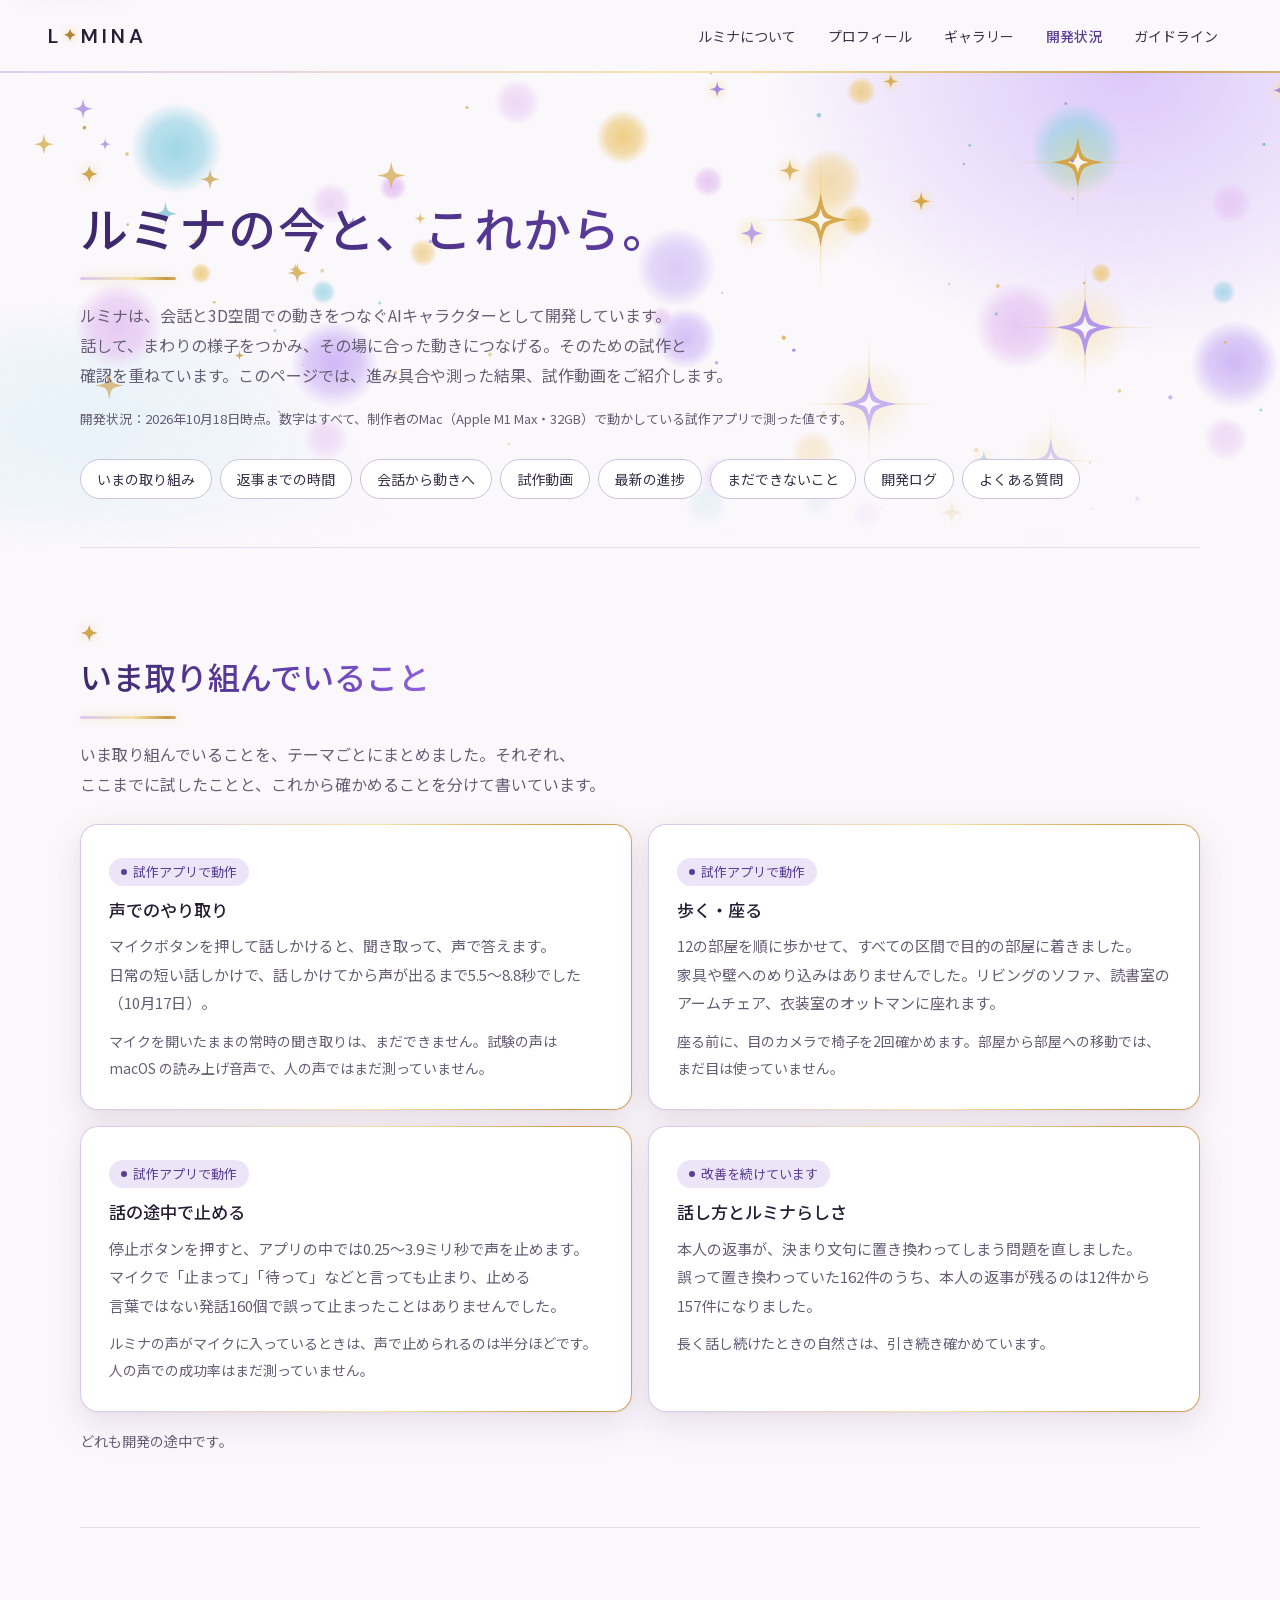
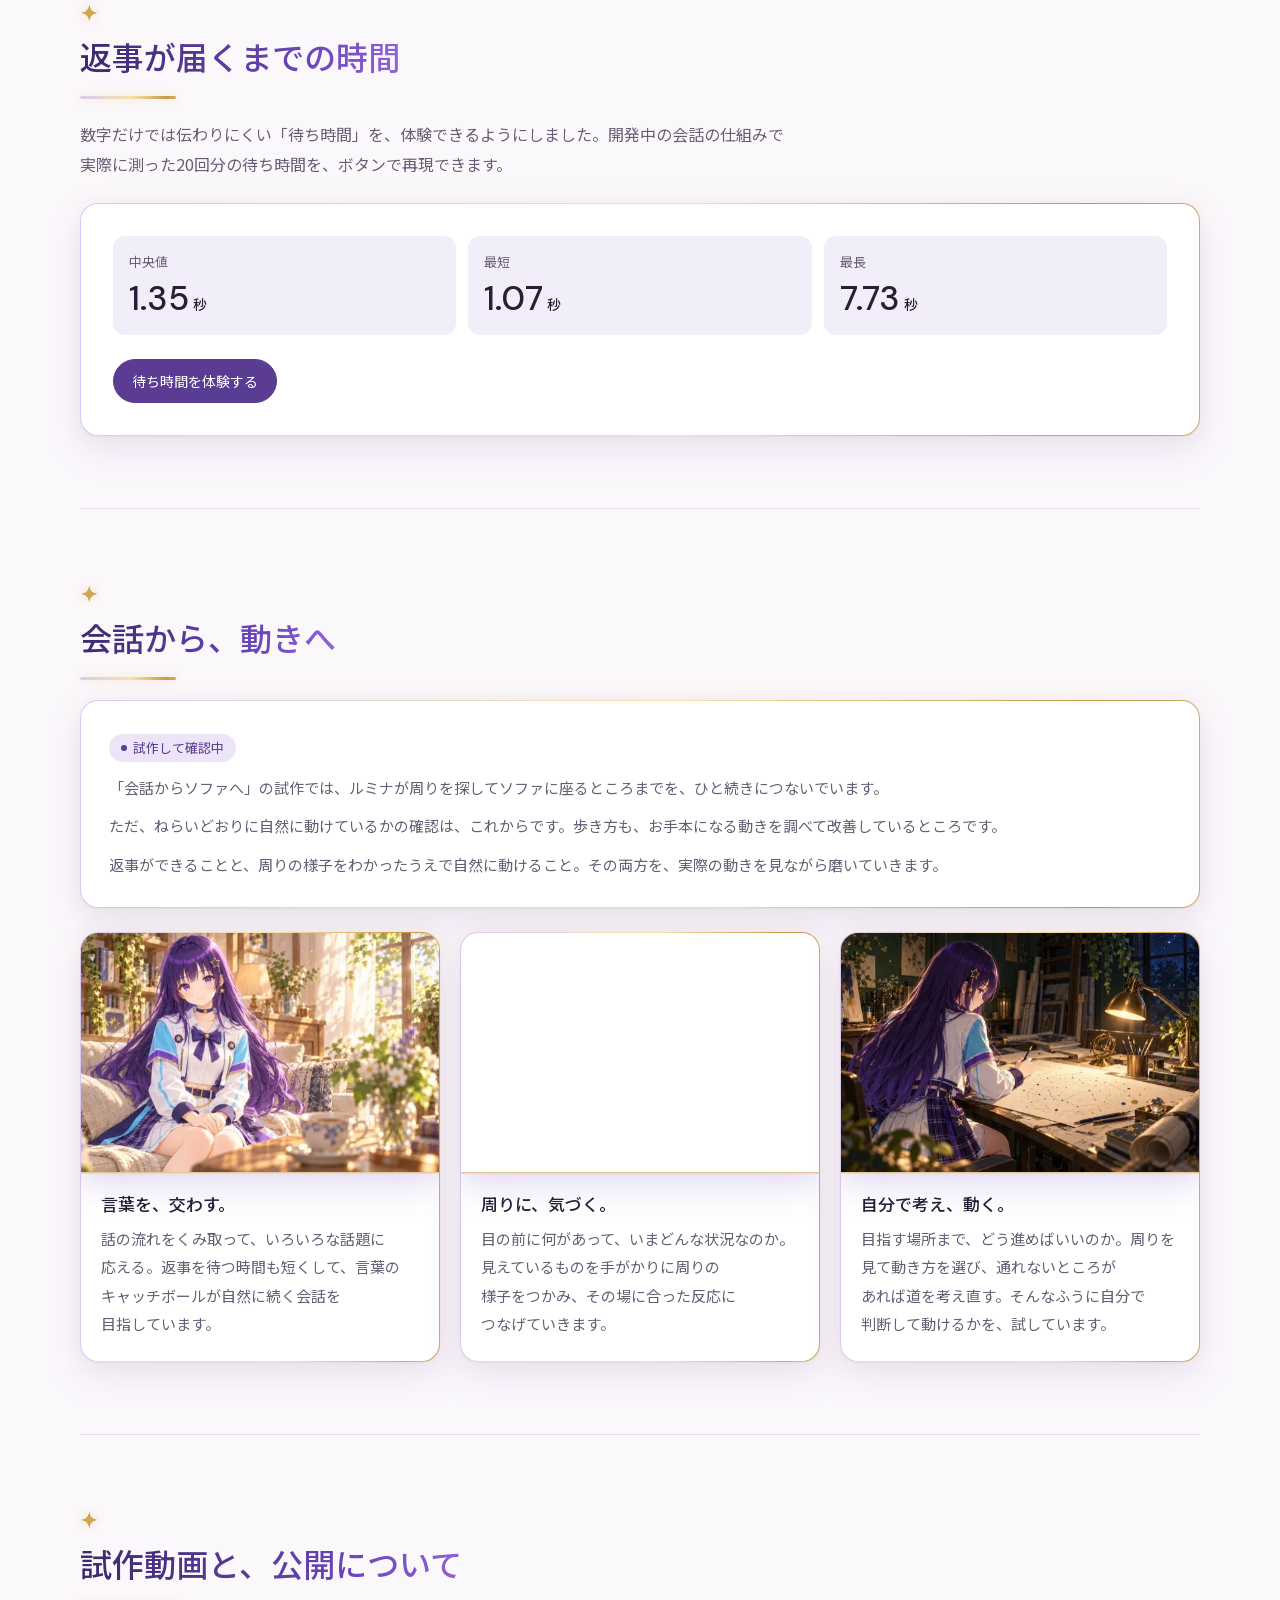
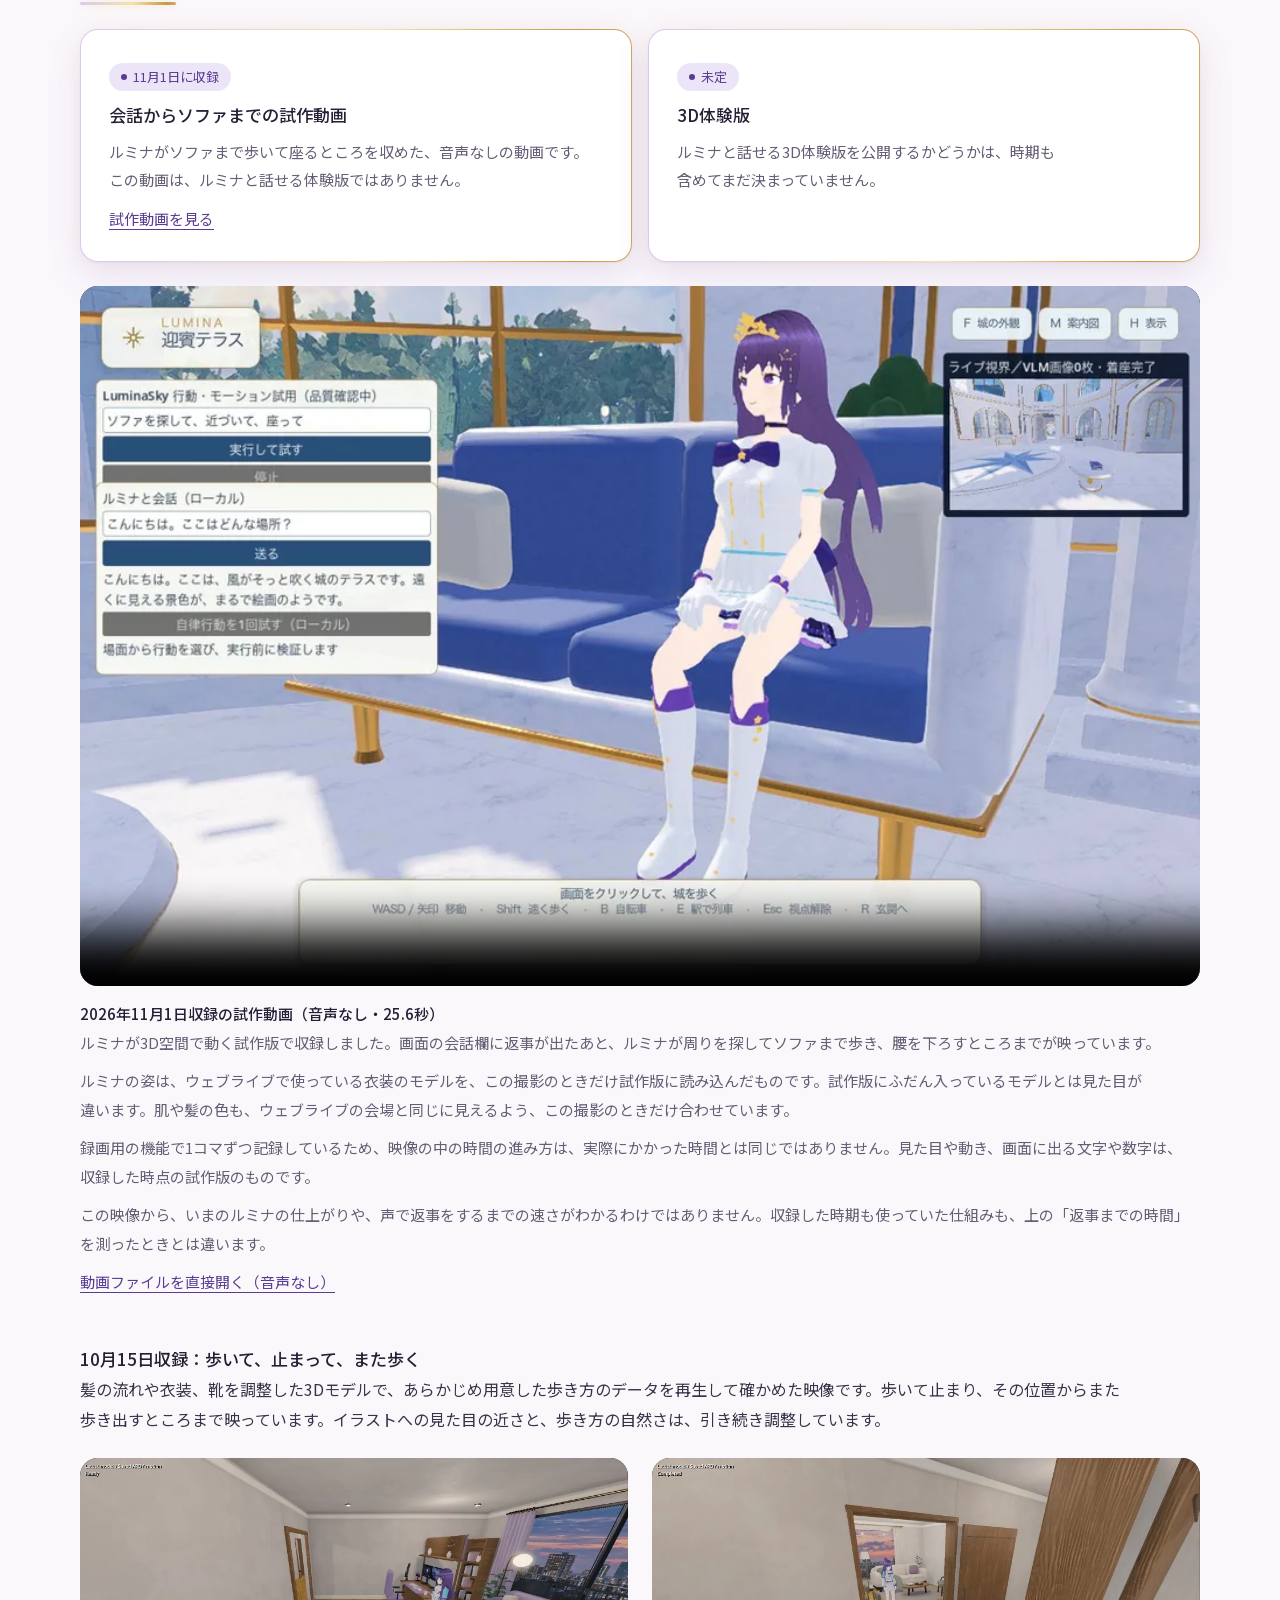
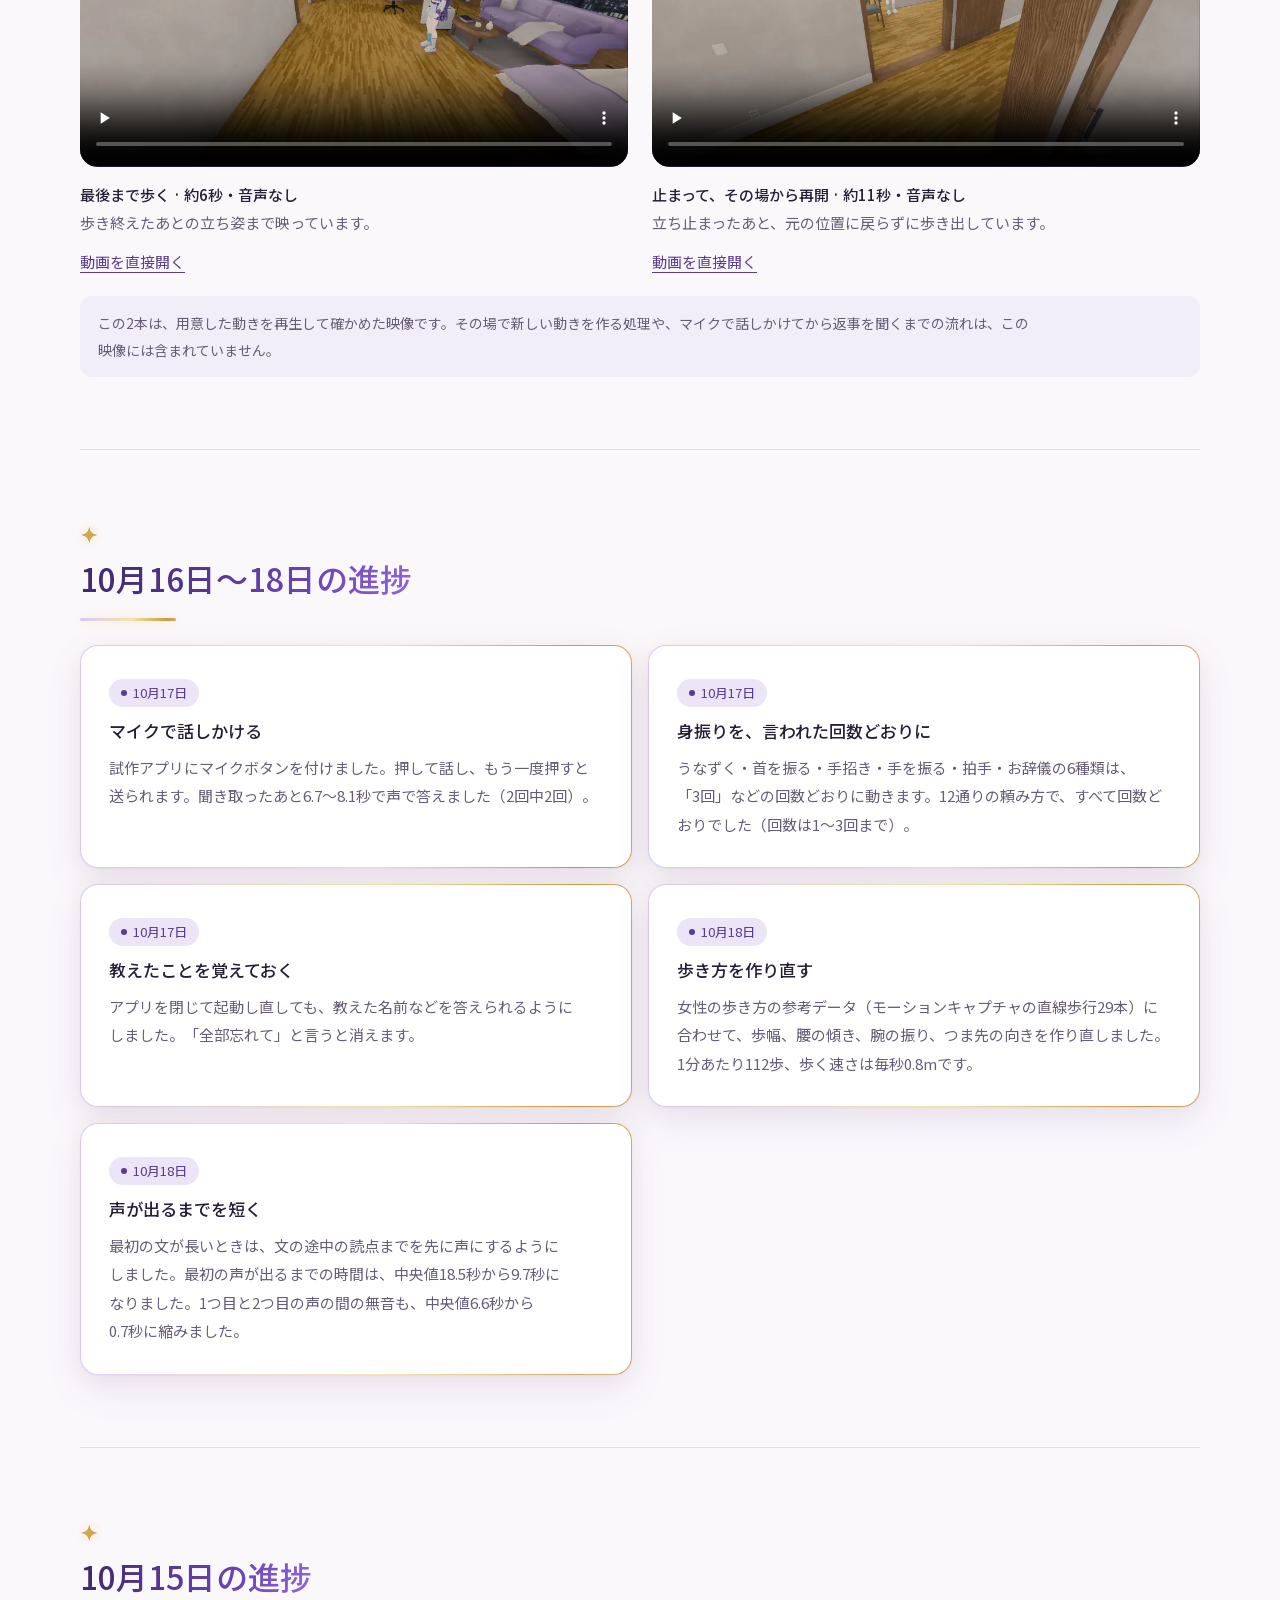
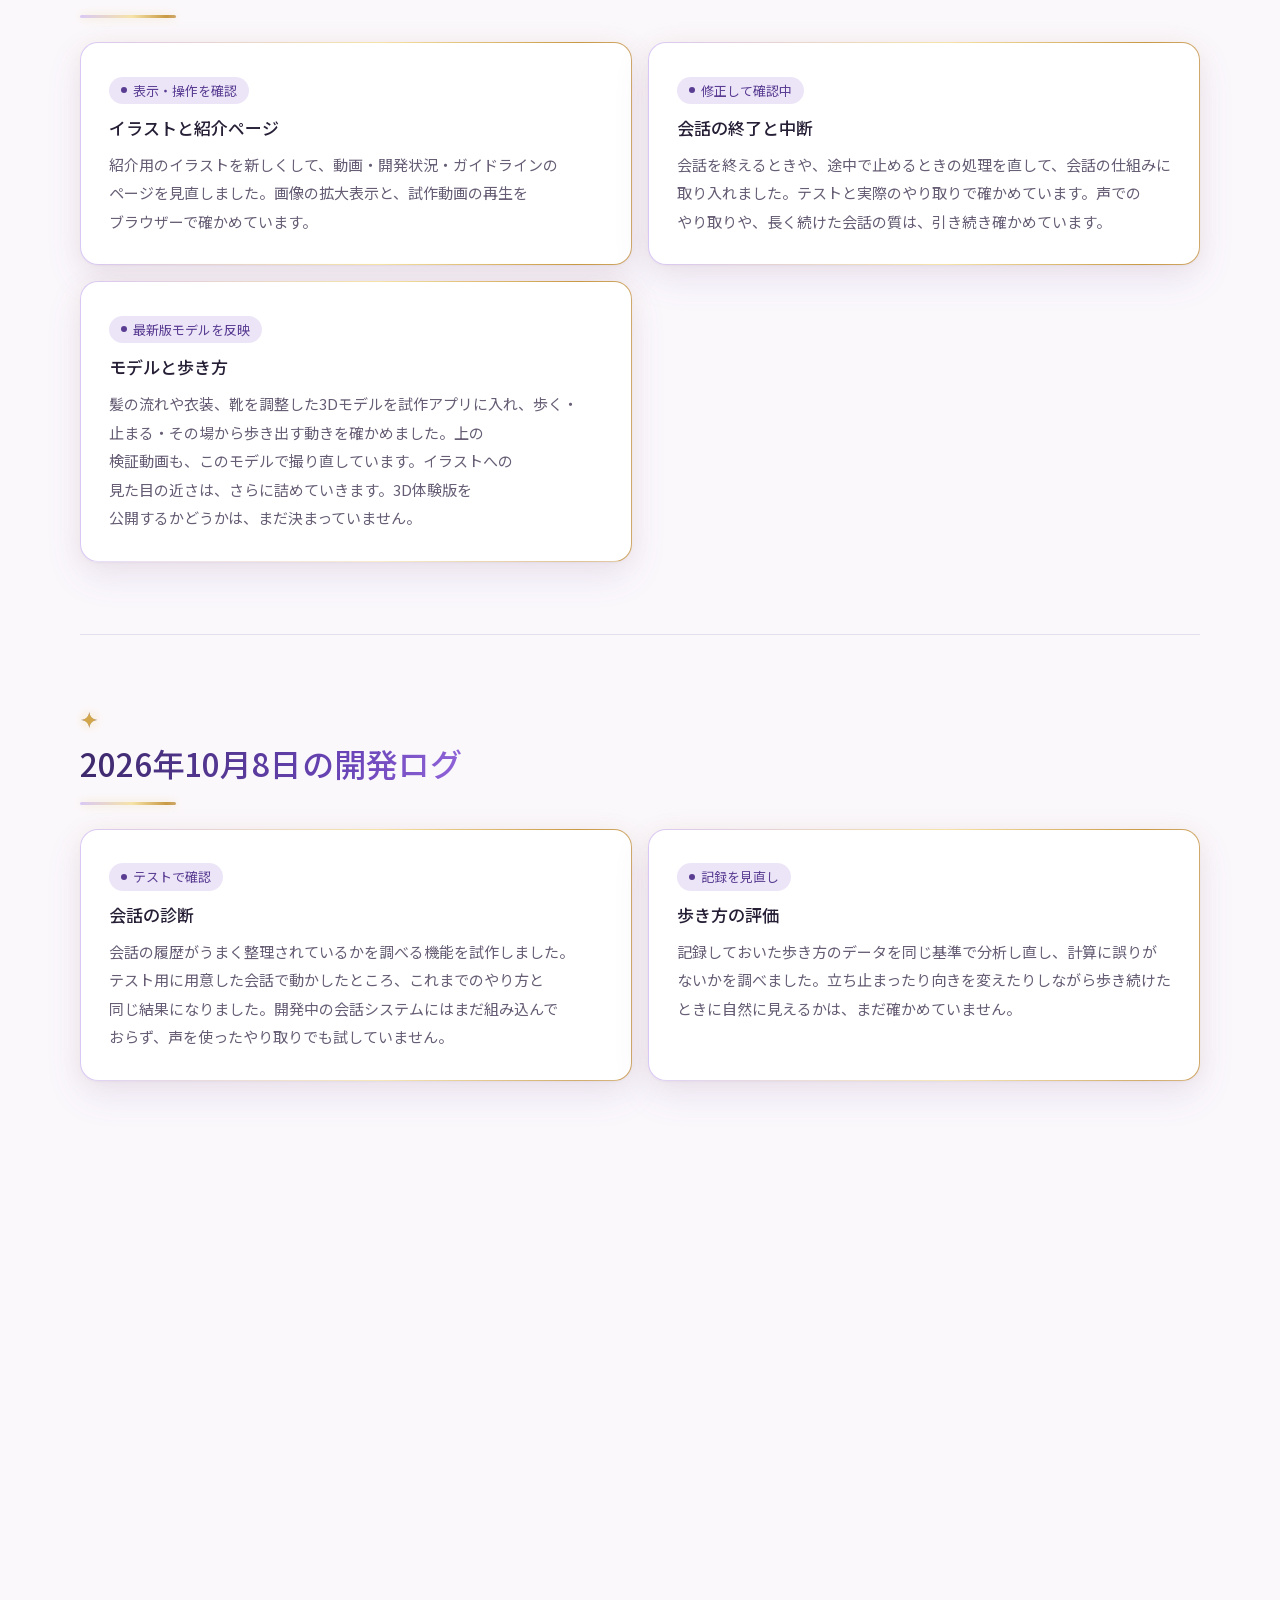
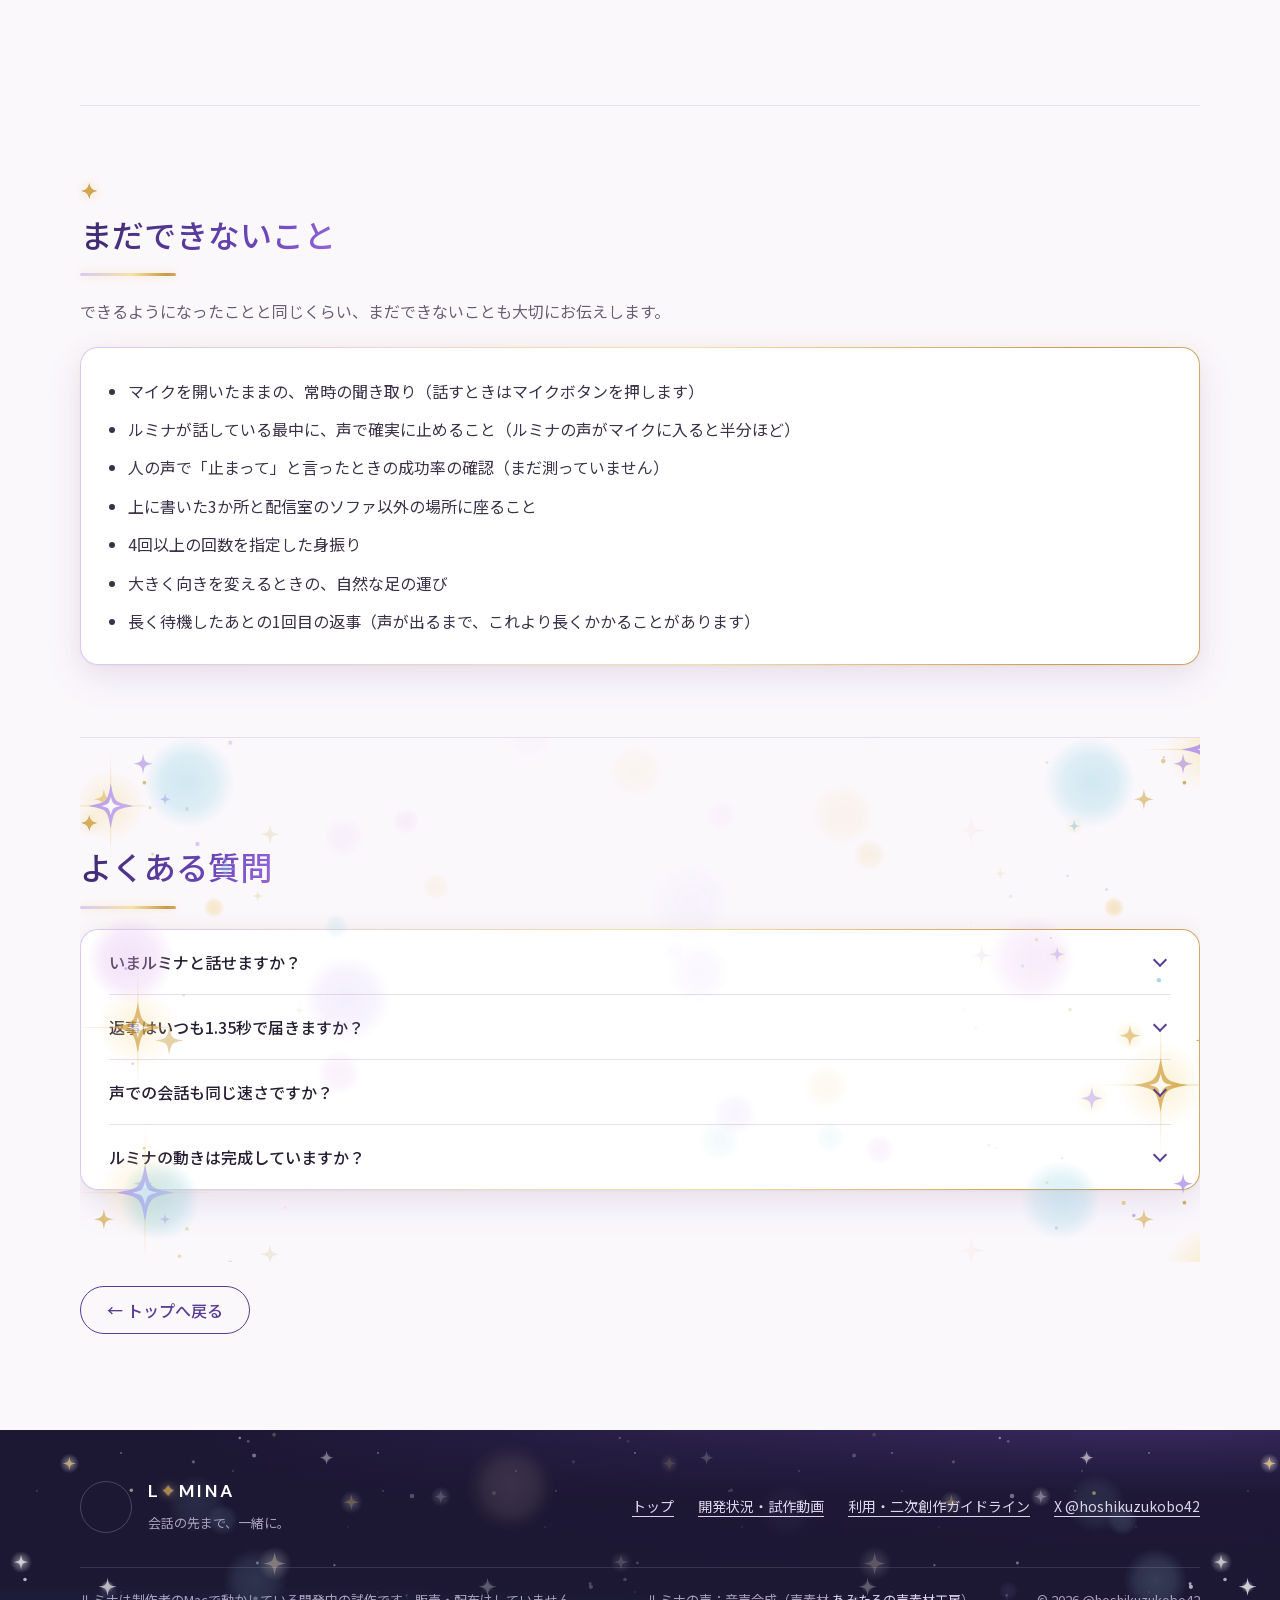
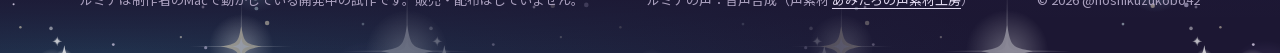
==== commit 64f2b5b2: "Credit the voice source: Lumina's voice now comes from あみたろの声素材工房 Lumina's synthesized voice moved f" ====
--- a/development.html
+++ b/development.html
@@ -231,7 +231,7 @@
       <div class="footer-id"><img src="images/r3/icon-portrait.webp" width="256" height="256" loading="lazy" decoding="async" alt=""><div><p class="brand">L<span class="brand-star" aria-hidden="true">✦</span>MINA</p><p>会話の先まで、一緒に。</p></div></div>
       <nav class="footer-nav" aria-label="サイト内リンク"><a href="index.html">トップ</a><a href="development.html">開発状況・試作動画</a><a href="guidelines.html">利用・二次創作ガイドライン</a><a href="https://x.com/hoshikuzukobo42" rel="external noopener">X @hoshikuzukobo42</a></nav>
     </div>
-    <div class="footer-bottom"><p>ルミナは制作者のMacで動かしている開発中の試作です。販売・配布はしていません。</p><p>© 2026 @hoshikuzukobo42</p></div>
+    <div class="footer-bottom"><p>ルミナは制作者のMacで動かしている開発中の試作です。販売・配布はしていません。</p><p>ルミナの声：音声合成（声素材 <a href="https://amitaro.net/" rel="external noopener">あみたろの声素材工房</a>）</p><p>© 2026 @hoshikuzukobo42</p></div>
   </footer>
 <script src="js/bench.js" defer></script>
 </body>
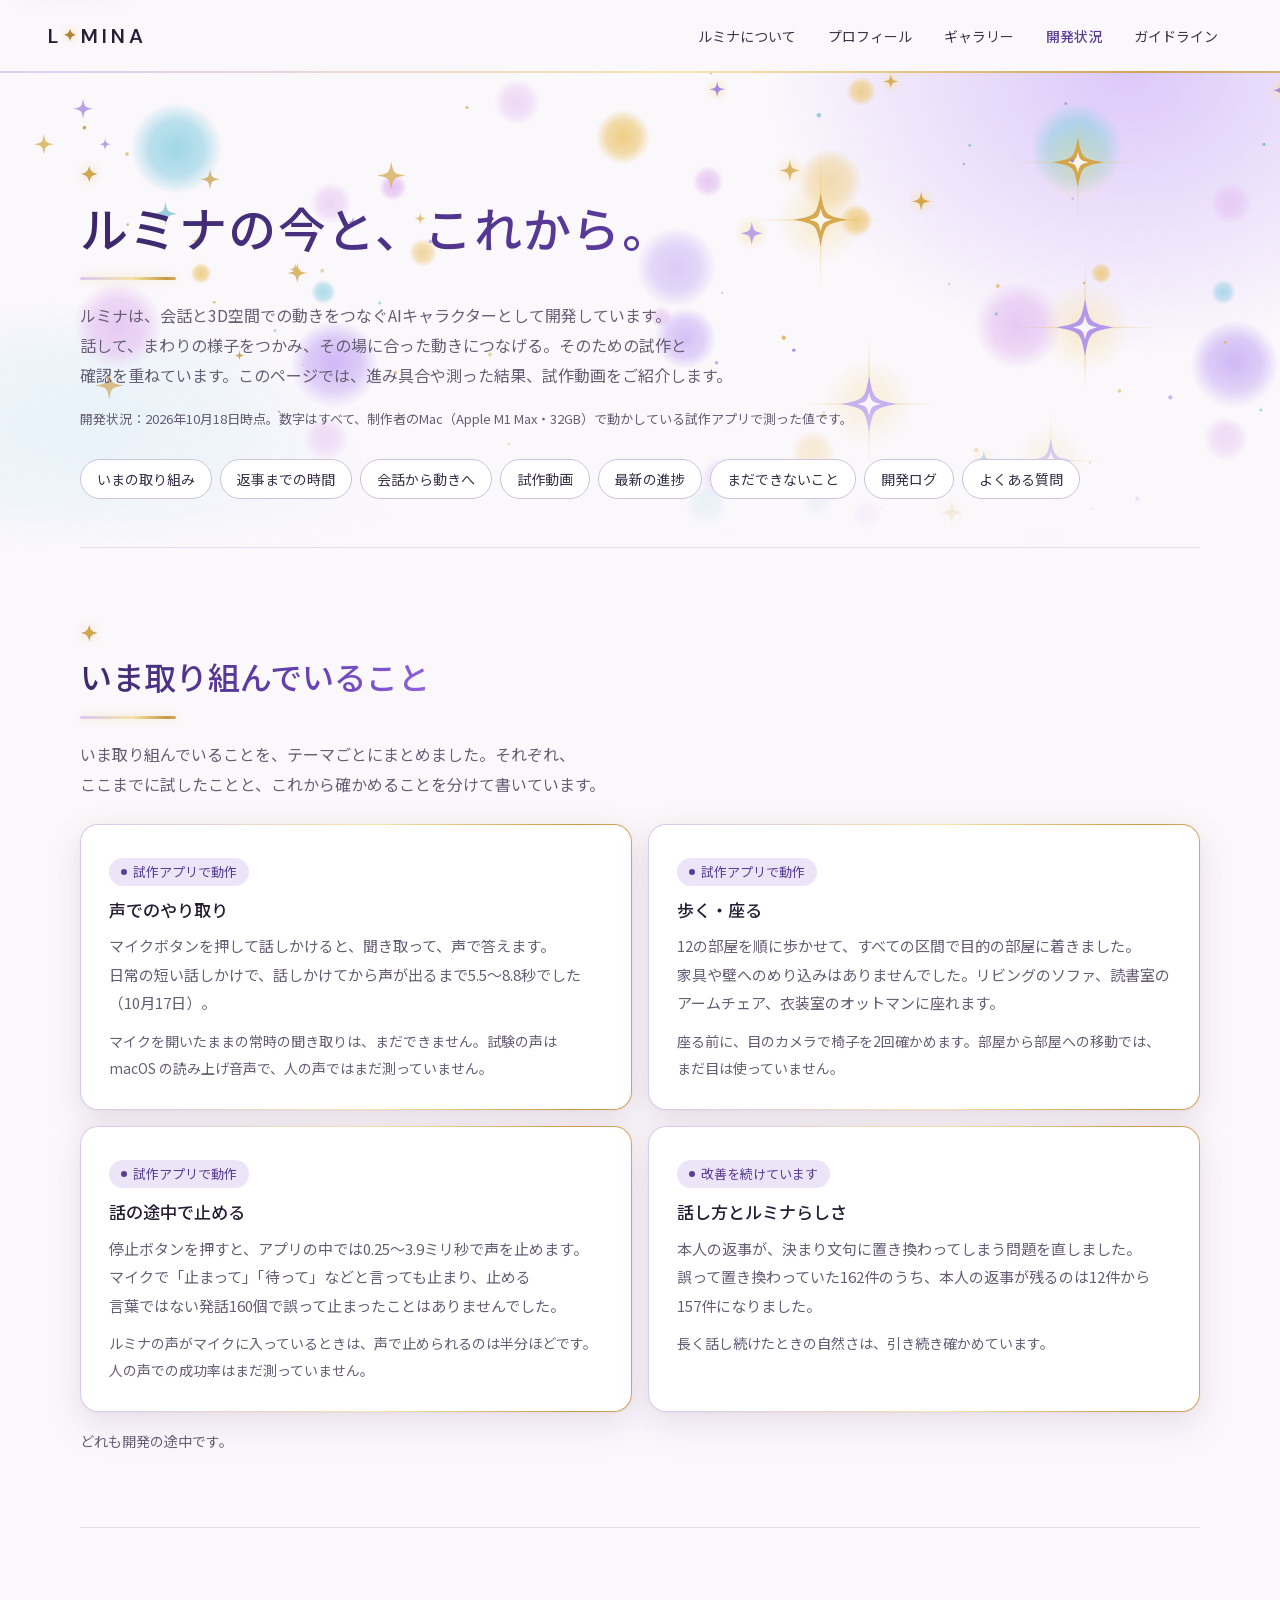
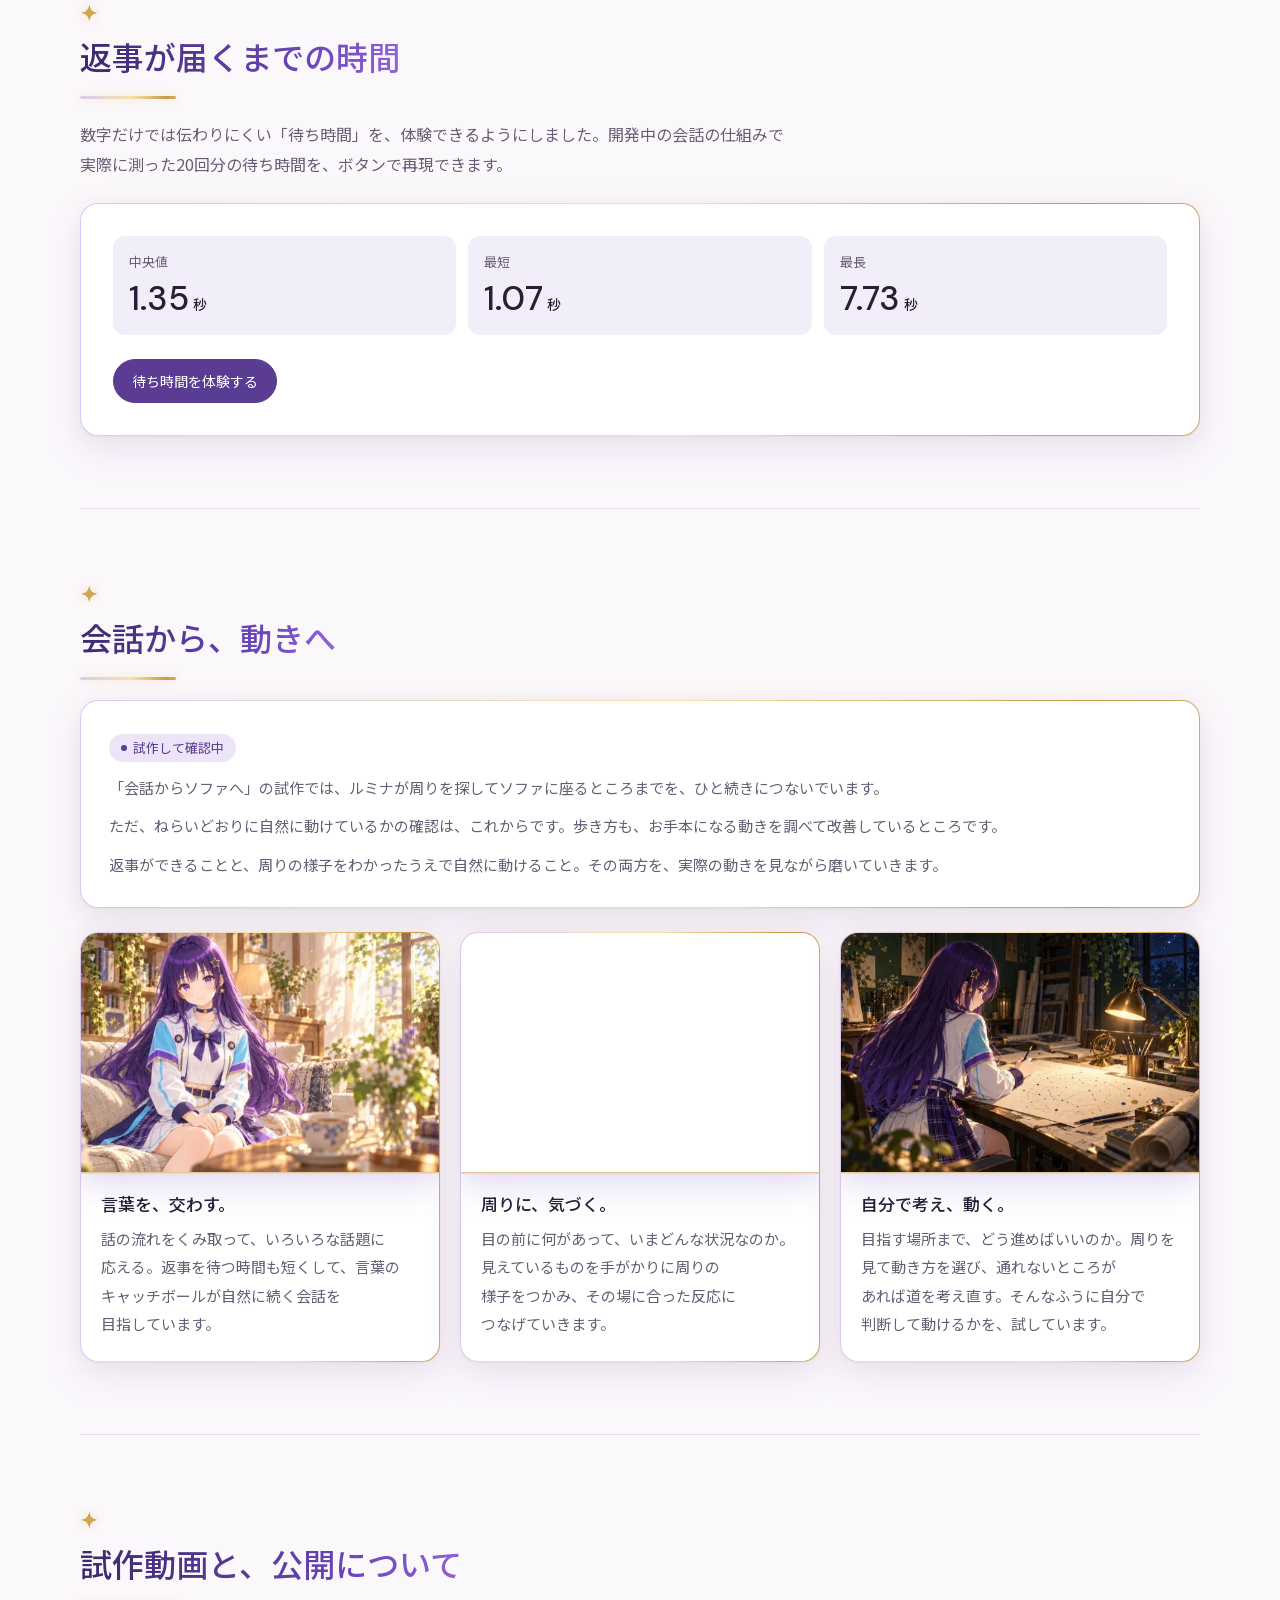
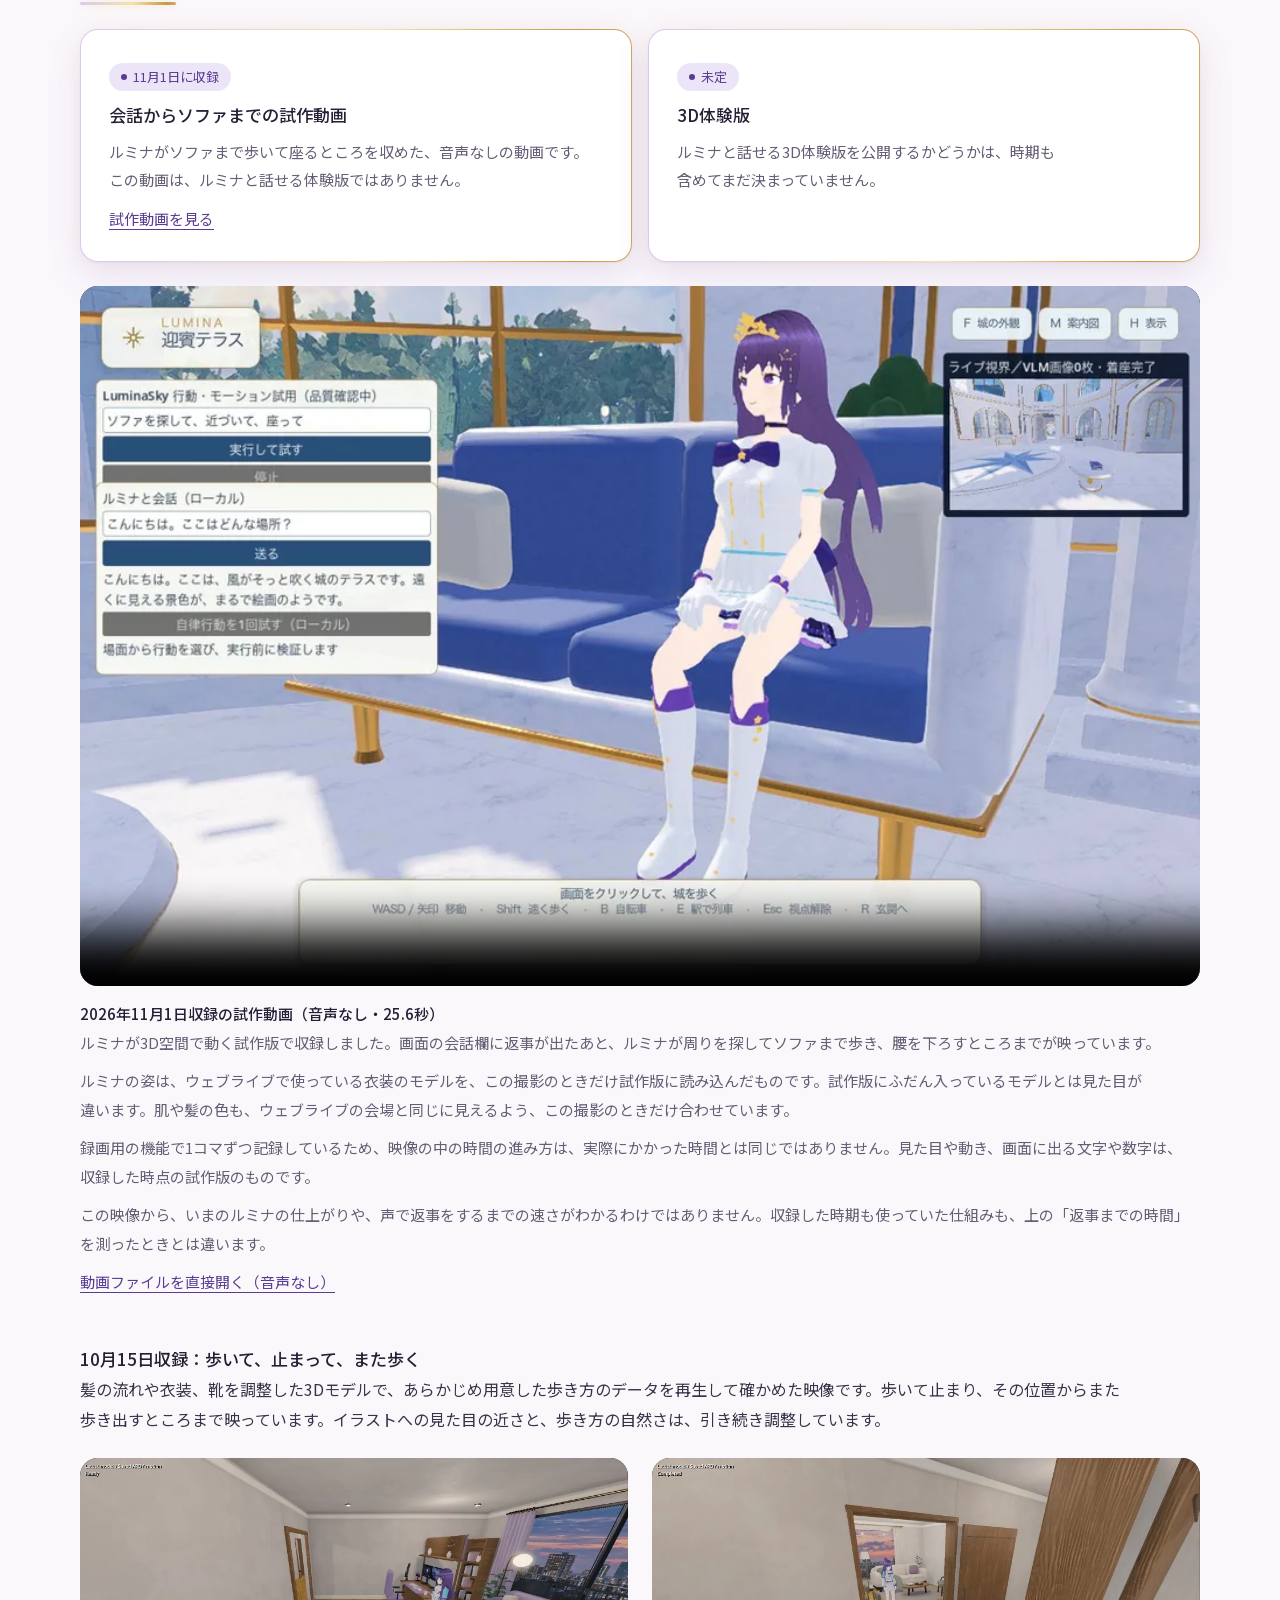
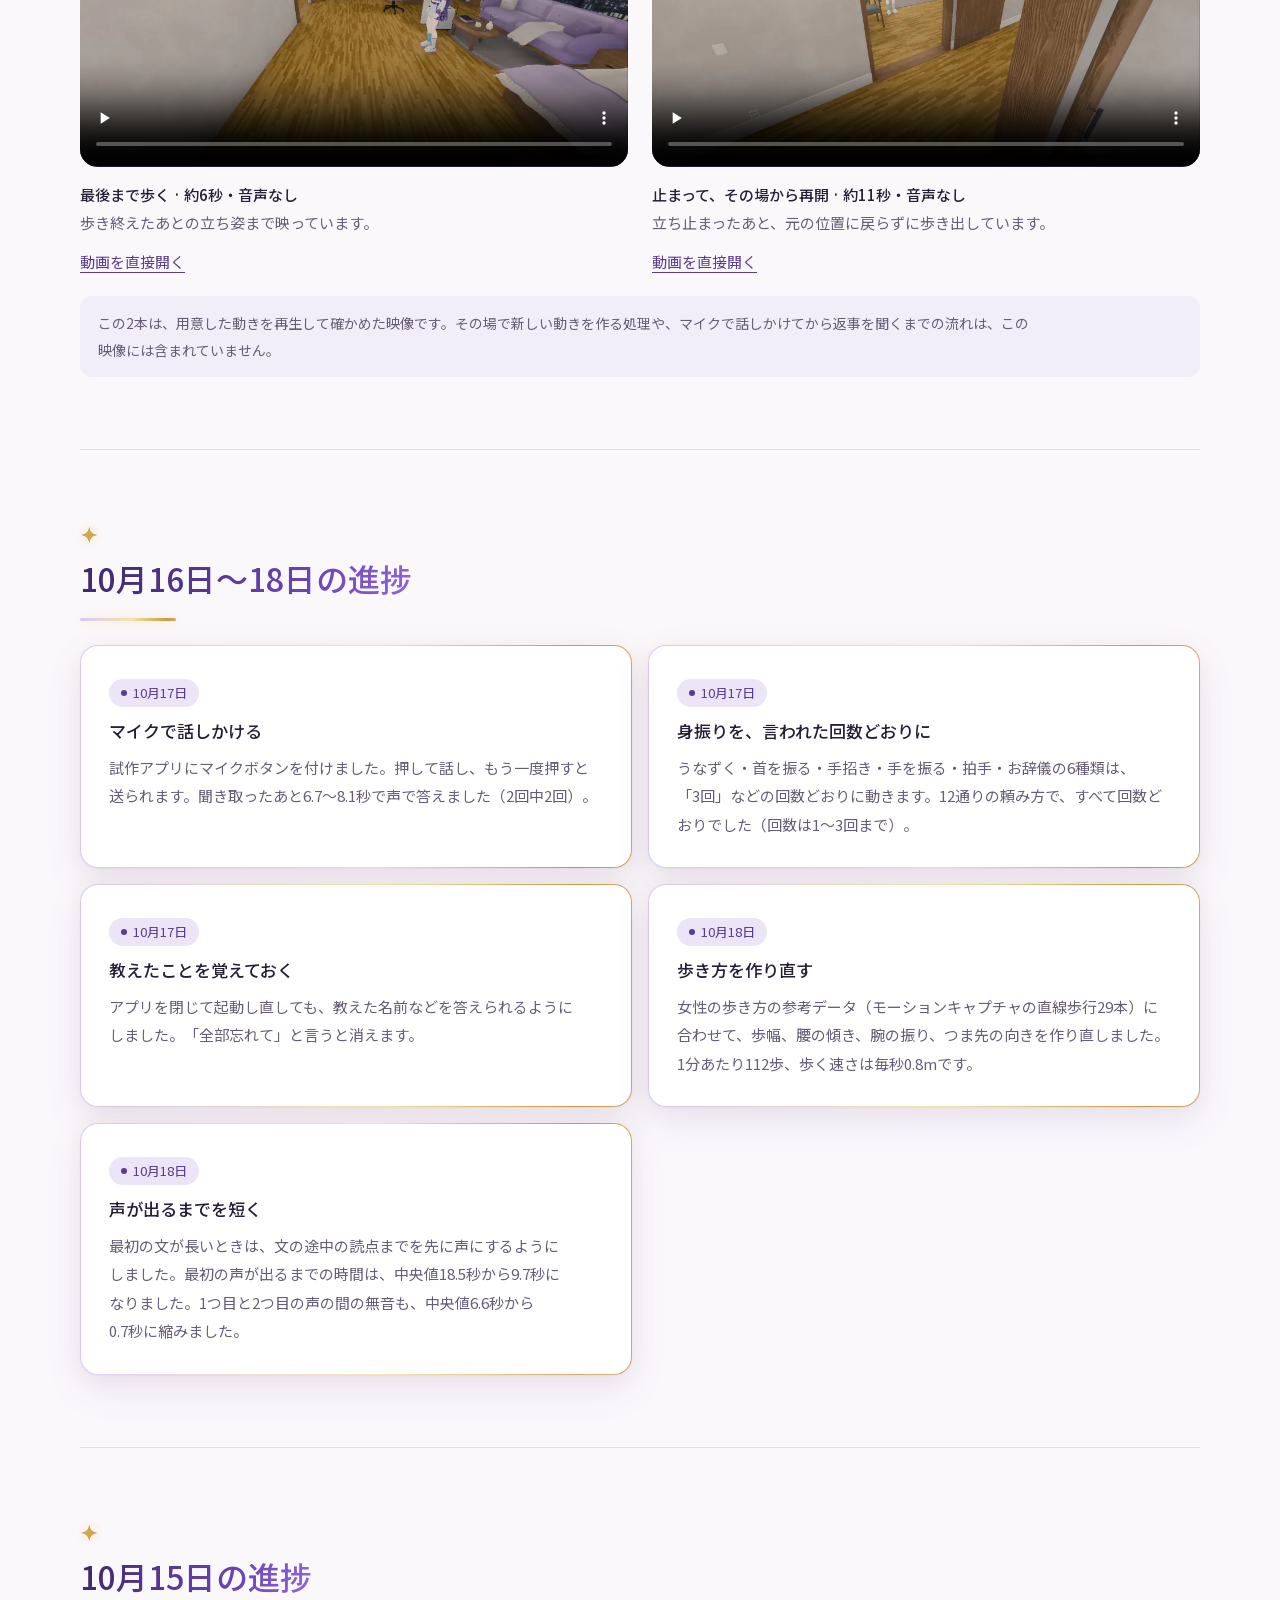
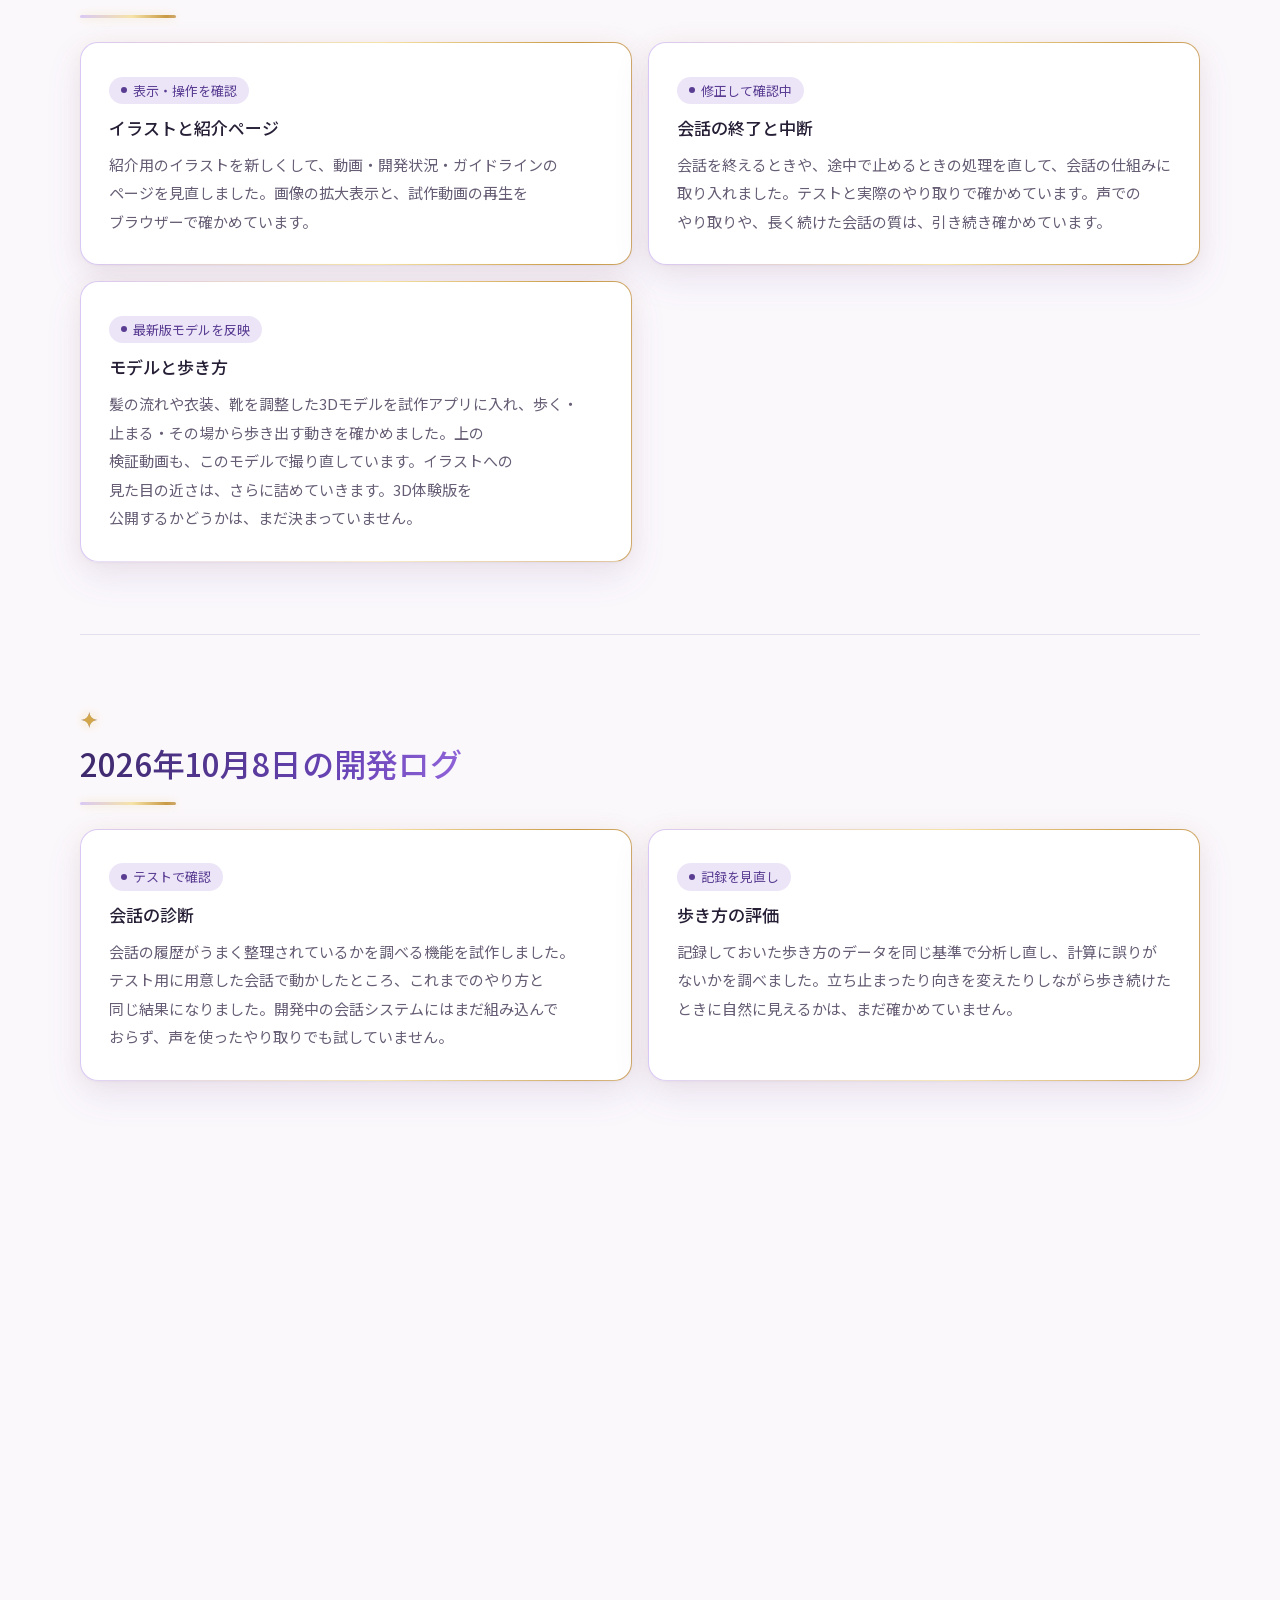
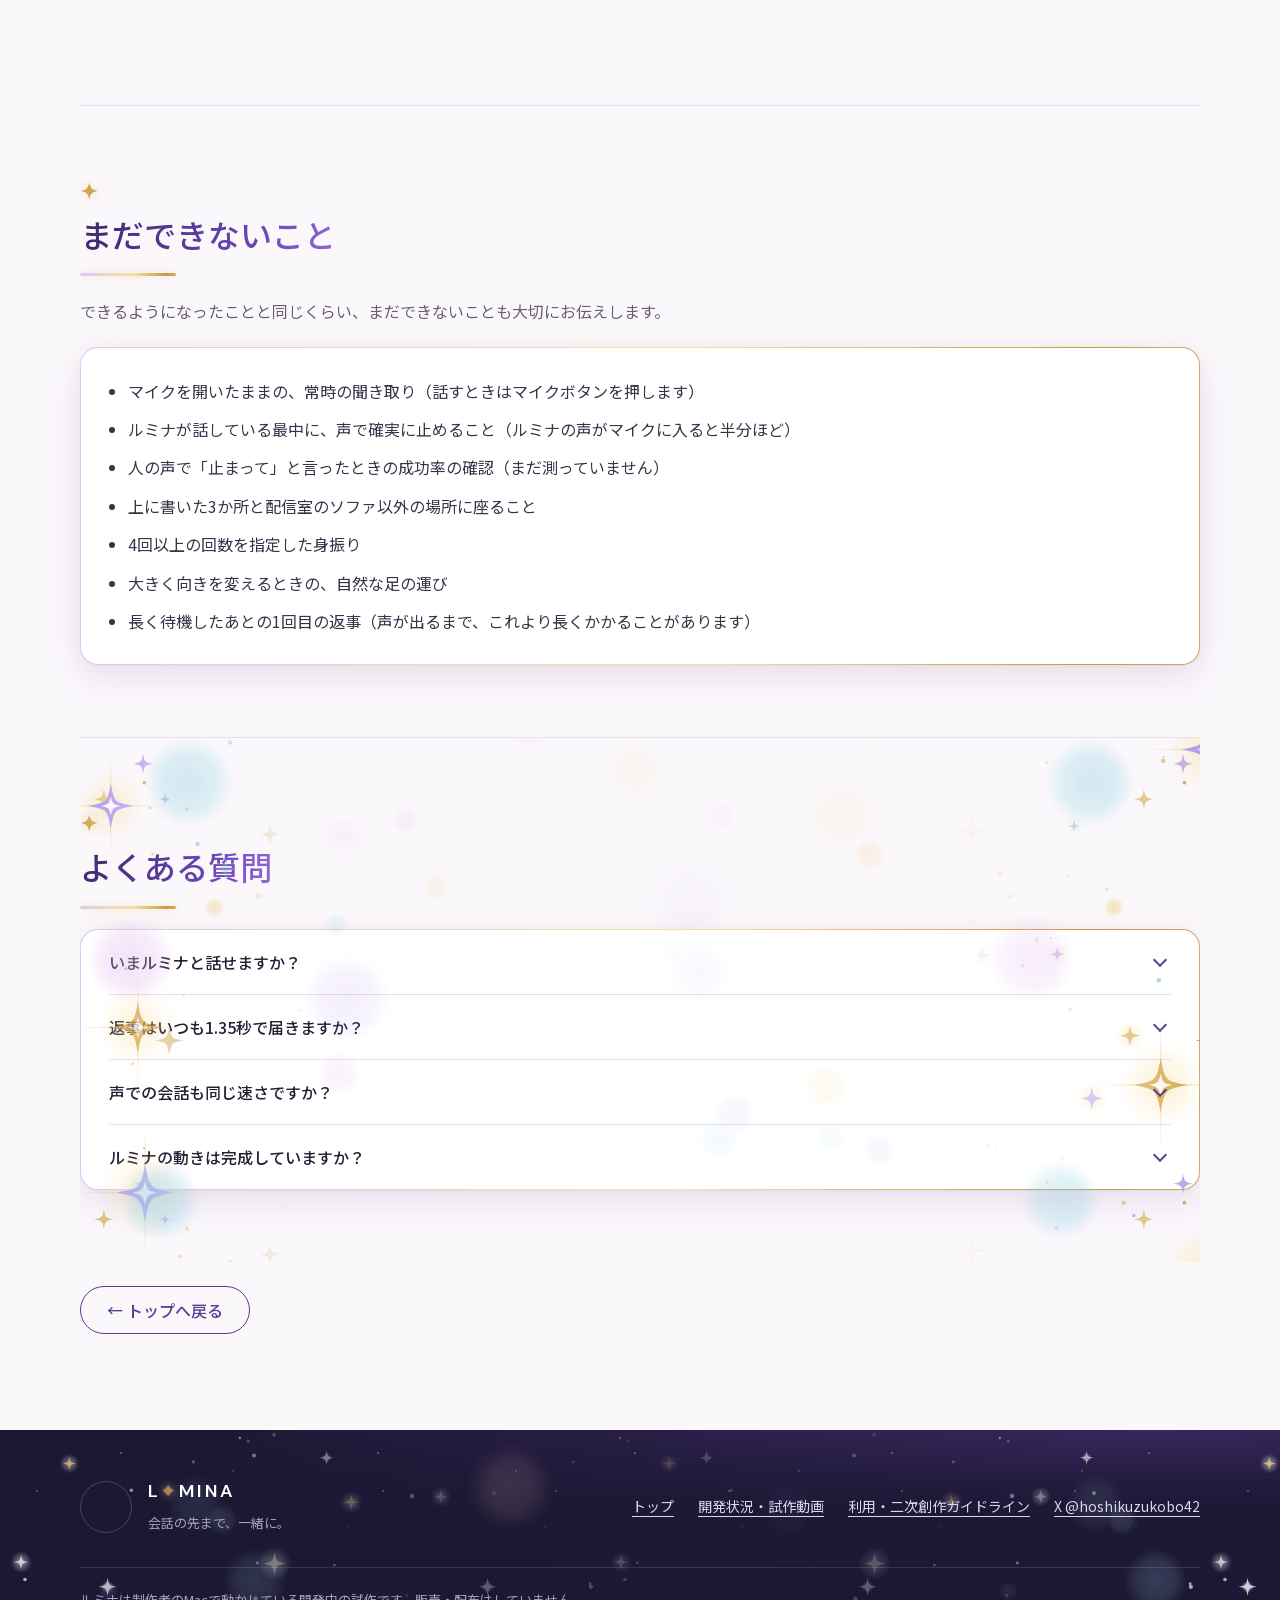
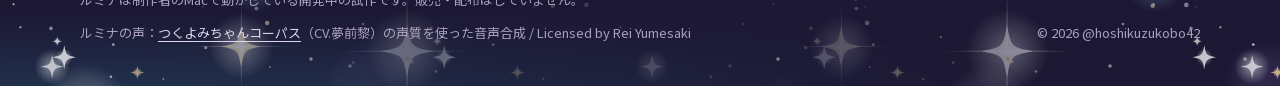
==== commit cf614605: "Credit Tsukuyomi-chan's corpus: Lumina speaks with her voice again The Tsukuyomi-chan corpus terms (" ====
--- a/development.html
+++ b/development.html
@@ -231,7 +231,7 @@
       <div class="footer-id"><img src="images/r3/icon-portrait.webp" width="256" height="256" loading="lazy" decoding="async" alt=""><div><p class="brand">L<span class="brand-star" aria-hidden="true">✦</span>MINA</p><p>会話の先まで、一緒に。</p></div></div>
       <nav class="footer-nav" aria-label="サイト内リンク"><a href="index.html">トップ</a><a href="development.html">開発状況・試作動画</a><a href="guidelines.html">利用・二次創作ガイドライン</a><a href="https://x.com/hoshikuzukobo42" rel="external noopener">X @hoshikuzukobo42</a></nav>
     </div>
-    <div class="footer-bottom"><p>ルミナは制作者のMacで動かしている開発中の試作です。販売・配布はしていません。</p><p>ルミナの声：音声合成（声素材 <a href="https://amitaro.net/" rel="external noopener">あみたろの声素材工房</a>）</p><p>© 2026 @hoshikuzukobo42</p></div>
+    <div class="footer-bottom"><p>ルミナは制作者のMacで動かしている開発中の試作です。販売・配布はしていません。</p><p>ルミナの声：<a href="https://tyc.rei-yumesaki.net/material/corpus/" rel="external noopener">つくよみちゃんコーパス</a>（CV.夢前黎）の声質を使った音声合成 / Licensed by Rei Yumesaki</p><p>© 2026 @hoshikuzukobo42</p></div>
   </footer>
 <script src="js/bench.js" defer></script>
 </body>
--- a/css/fonts.css
+++ b/css/fonts.css
@@ -40,6 +40,14 @@
   font-style: normal;
   font-weight: 300;
   font-display: swap;
+  src: url(../fonts/noto-sans-jp-61.woff2) format('woff2');
+  unicode-range: U+a8, U+2032, U+2261, U+2282, U+3090, U+30f1, U+339c, U+535c, U+53d9, U+56a2, U+56c1, U+5806, U+589f, U+59d0, U+5a7f, U+60e0, U+639f, U+65af, U+68fa, U+69ae, U+6d1b, U+6ef2, U+71fb, U+725d, U+7262, U+75bc, U+7768, U+7940, U+79bf, U+7bed, U+7d68, U+7dfb, U+814b, U+8207, U+83e9, U+8494, U+8526, U+8568, U+85ea, U+86d9, U+87ba, U+8861, U+887f, U+8fe6, U+9059, U+9061, U+916a, U+976d, U+97ad, U+9ece;
+}
+@font-face {
+  font-family: 'Noto Sans JP';
+  font-style: normal;
+  font-weight: 300;
+  font-display: swap;
   src: url(../fonts/noto-sans-jp-68.woff2) format('woff2');
   unicode-range: U+251c, U+2523, U+4e14, U+545f, U+54bd, U+553e, U+55dc, U+56da, U+589c, U+5b55, U+5bb5, U+5ce1, U+5df4, U+5eb6, U+5ec9, U+6191, U+62f7, U+6357, U+64a5, U+6591, U+65bc, U+6897, U+6e1a, U+7063, U+711a, U+721b, U+722c, U+75b9, U+75d5, U+75fa, U+7766, U+7aae, U+7b48, U+7b8b, U+7d21, U+7e55, U+7f75, U+842c, U+8910, U+8a63, U+8b39, U+8b5a, U+8cdc, U+8d74, U+907d, U+91e7, U+9306, U+96bc, U+98f4, U+9ac4;
 }
@@ -360,6 +368,14 @@
   font-style: normal;
   font-weight: 400;
   font-display: swap;
+  src: url(../fonts/noto-sans-jp-61.woff2) format('woff2');
+  unicode-range: U+a8, U+2032, U+2261, U+2282, U+3090, U+30f1, U+339c, U+535c, U+53d9, U+56a2, U+56c1, U+5806, U+589f, U+59d0, U+5a7f, U+60e0, U+639f, U+65af, U+68fa, U+69ae, U+6d1b, U+6ef2, U+71fb, U+725d, U+7262, U+75bc, U+7768, U+7940, U+79bf, U+7bed, U+7d68, U+7dfb, U+814b, U+8207, U+83e9, U+8494, U+8526, U+8568, U+85ea, U+86d9, U+87ba, U+8861, U+887f, U+8fe6, U+9059, U+9061, U+916a, U+976d, U+97ad, U+9ece;
+}
+@font-face {
+  font-family: 'Noto Sans JP';
+  font-style: normal;
+  font-weight: 400;
+  font-display: swap;
   src: url(../fonts/noto-sans-jp-68.woff2) format('woff2');
   unicode-range: U+251c, U+2523, U+4e14, U+545f, U+54bd, U+553e, U+55dc, U+56da, U+589c, U+5b55, U+5bb5, U+5ce1, U+5df4, U+5eb6, U+5ec9, U+6191, U+62f7, U+6357, U+64a5, U+6591, U+65bc, U+6897, U+6e1a, U+7063, U+711a, U+721b, U+722c, U+75b9, U+75d5, U+75fa, U+7766, U+7aae, U+7b48, U+7b8b, U+7d21, U+7e55, U+7f75, U+842c, U+8910, U+8a63, U+8b39, U+8b5a, U+8cdc, U+8d74, U+907d, U+91e7, U+9306, U+96bc, U+98f4, U+9ac4;
 }
@@ -680,6 +696,14 @@
   font-style: normal;
   font-weight: 500;
   font-display: swap;
+  src: url(../fonts/noto-sans-jp-61.woff2) format('woff2');
+  unicode-range: U+a8, U+2032, U+2261, U+2282, U+3090, U+30f1, U+339c, U+535c, U+53d9, U+56a2, U+56c1, U+5806, U+589f, U+59d0, U+5a7f, U+60e0, U+639f, U+65af, U+68fa, U+69ae, U+6d1b, U+6ef2, U+71fb, U+725d, U+7262, U+75bc, U+7768, U+7940, U+79bf, U+7bed, U+7d68, U+7dfb, U+814b, U+8207, U+83e9, U+8494, U+8526, U+8568, U+85ea, U+86d9, U+87ba, U+8861, U+887f, U+8fe6, U+9059, U+9061, U+916a, U+976d, U+97ad, U+9ece;
+}
+@font-face {
+  font-family: 'Noto Sans JP';
+  font-style: normal;
+  font-weight: 500;
+  font-display: swap;
   src: url(../fonts/noto-sans-jp-68.woff2) format('woff2');
   unicode-range: U+251c, U+2523, U+4e14, U+545f, U+54bd, U+553e, U+55dc, U+56da, U+589c, U+5b55, U+5bb5, U+5ce1, U+5df4, U+5eb6, U+5ec9, U+6191, U+62f7, U+6357, U+64a5, U+6591, U+65bc, U+6897, U+6e1a, U+7063, U+711a, U+721b, U+722c, U+75b9, U+75d5, U+75fa, U+7766, U+7aae, U+7b48, U+7b8b, U+7d21, U+7e55, U+7f75, U+842c, U+8910, U+8a63, U+8b39, U+8b5a, U+8cdc, U+8d74, U+907d, U+91e7, U+9306, U+96bc, U+98f4, U+9ac4;
 }
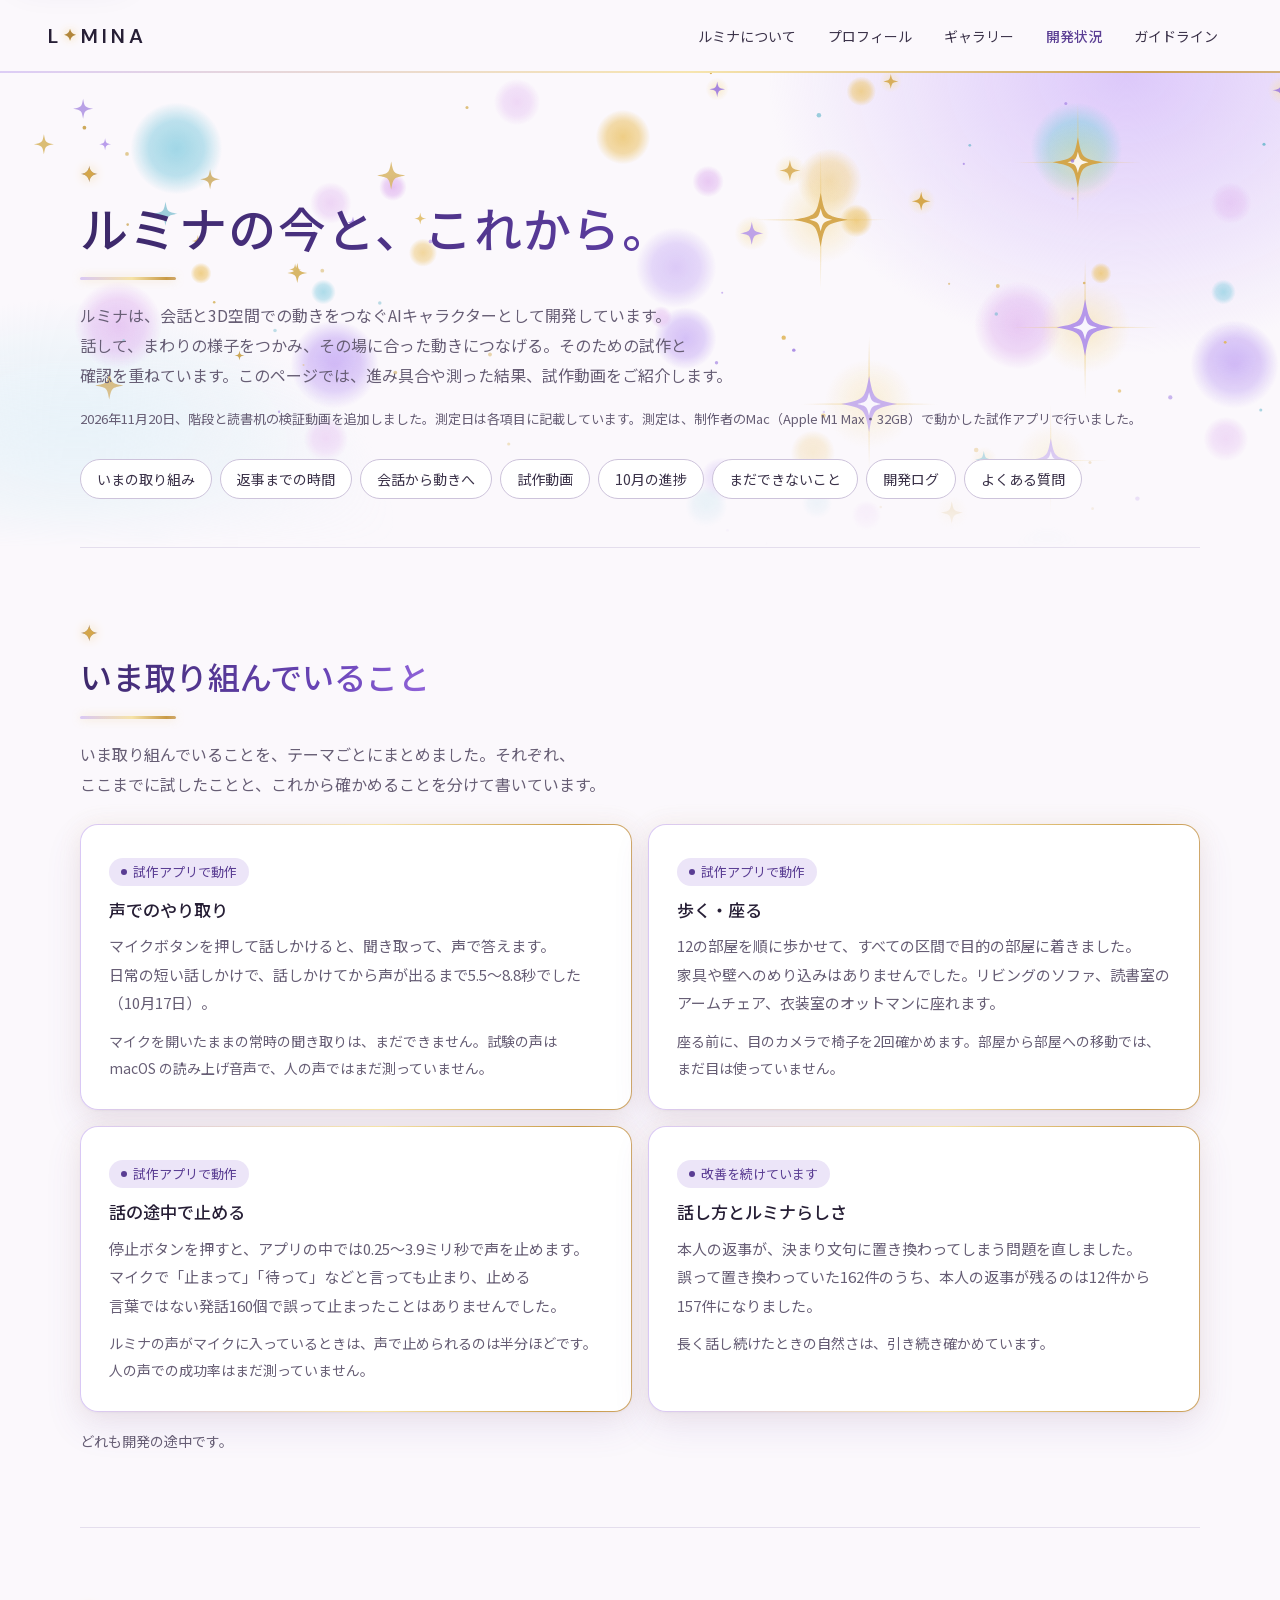
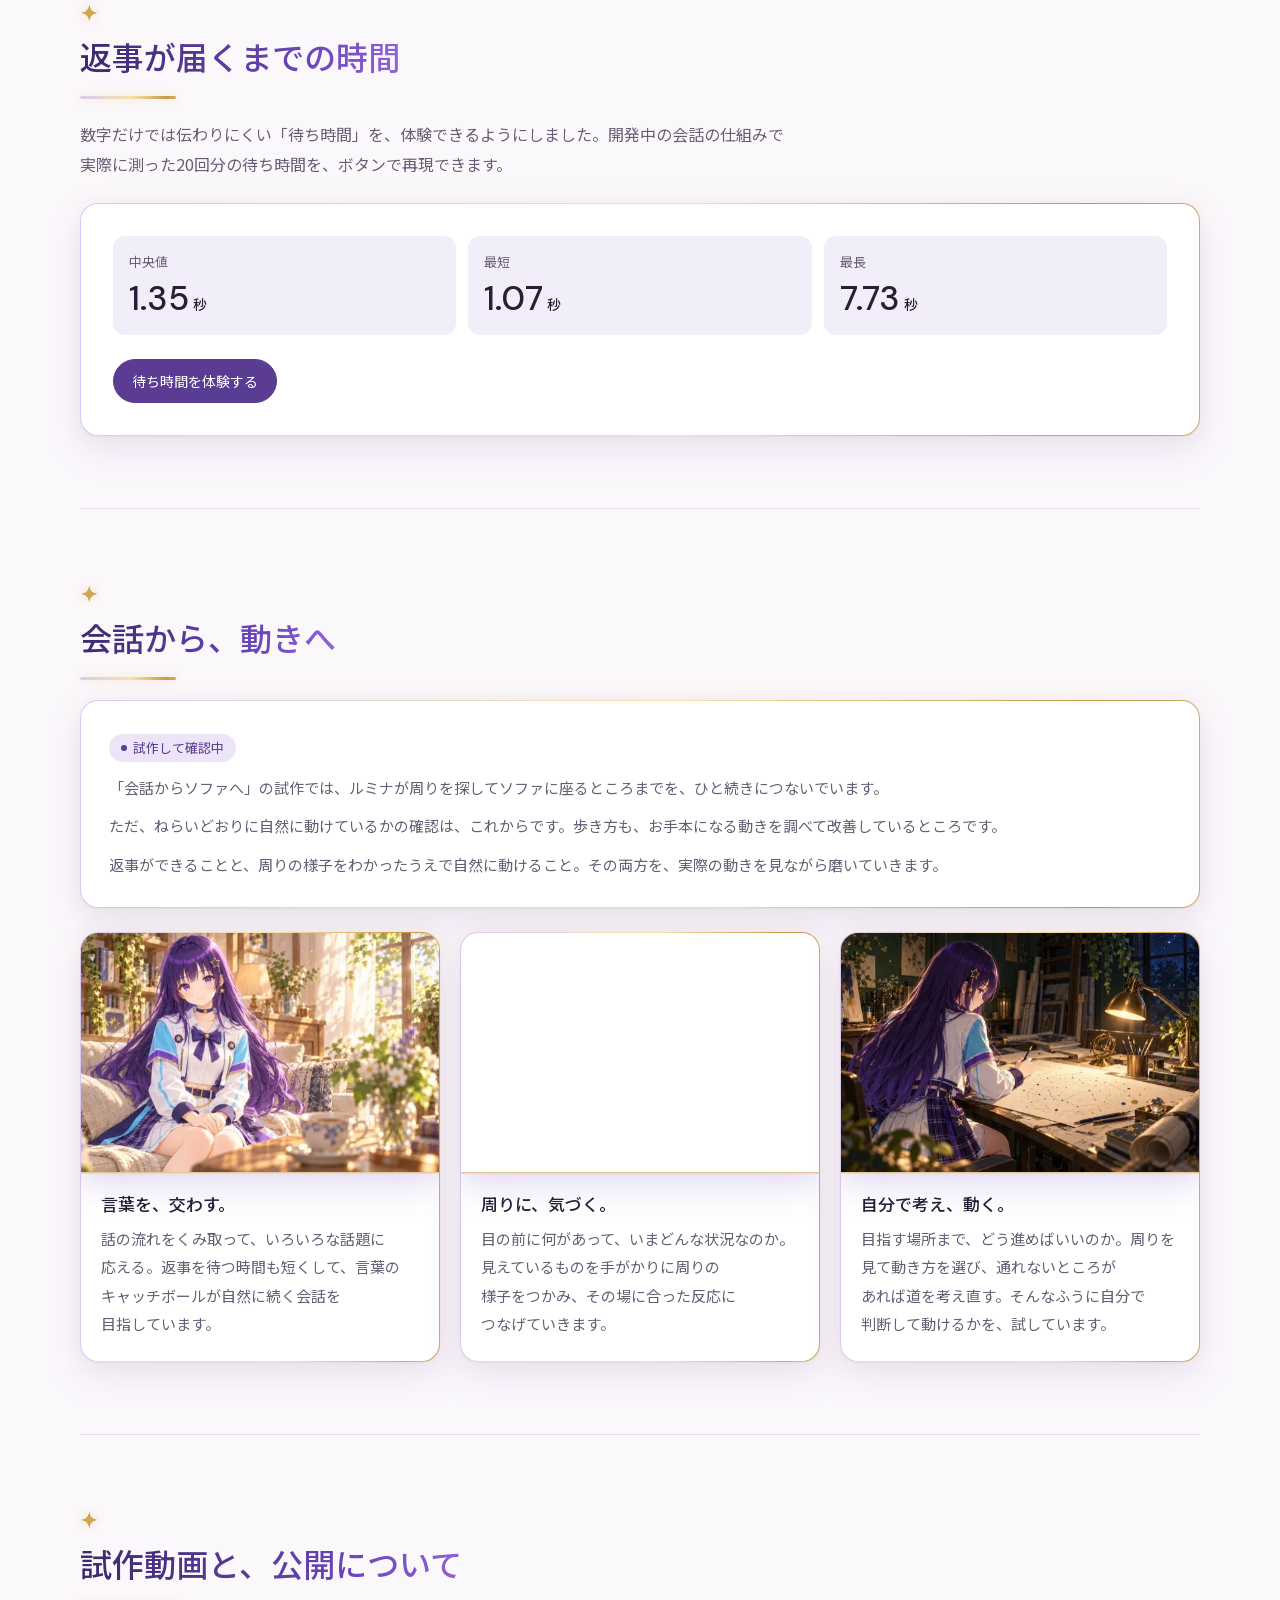
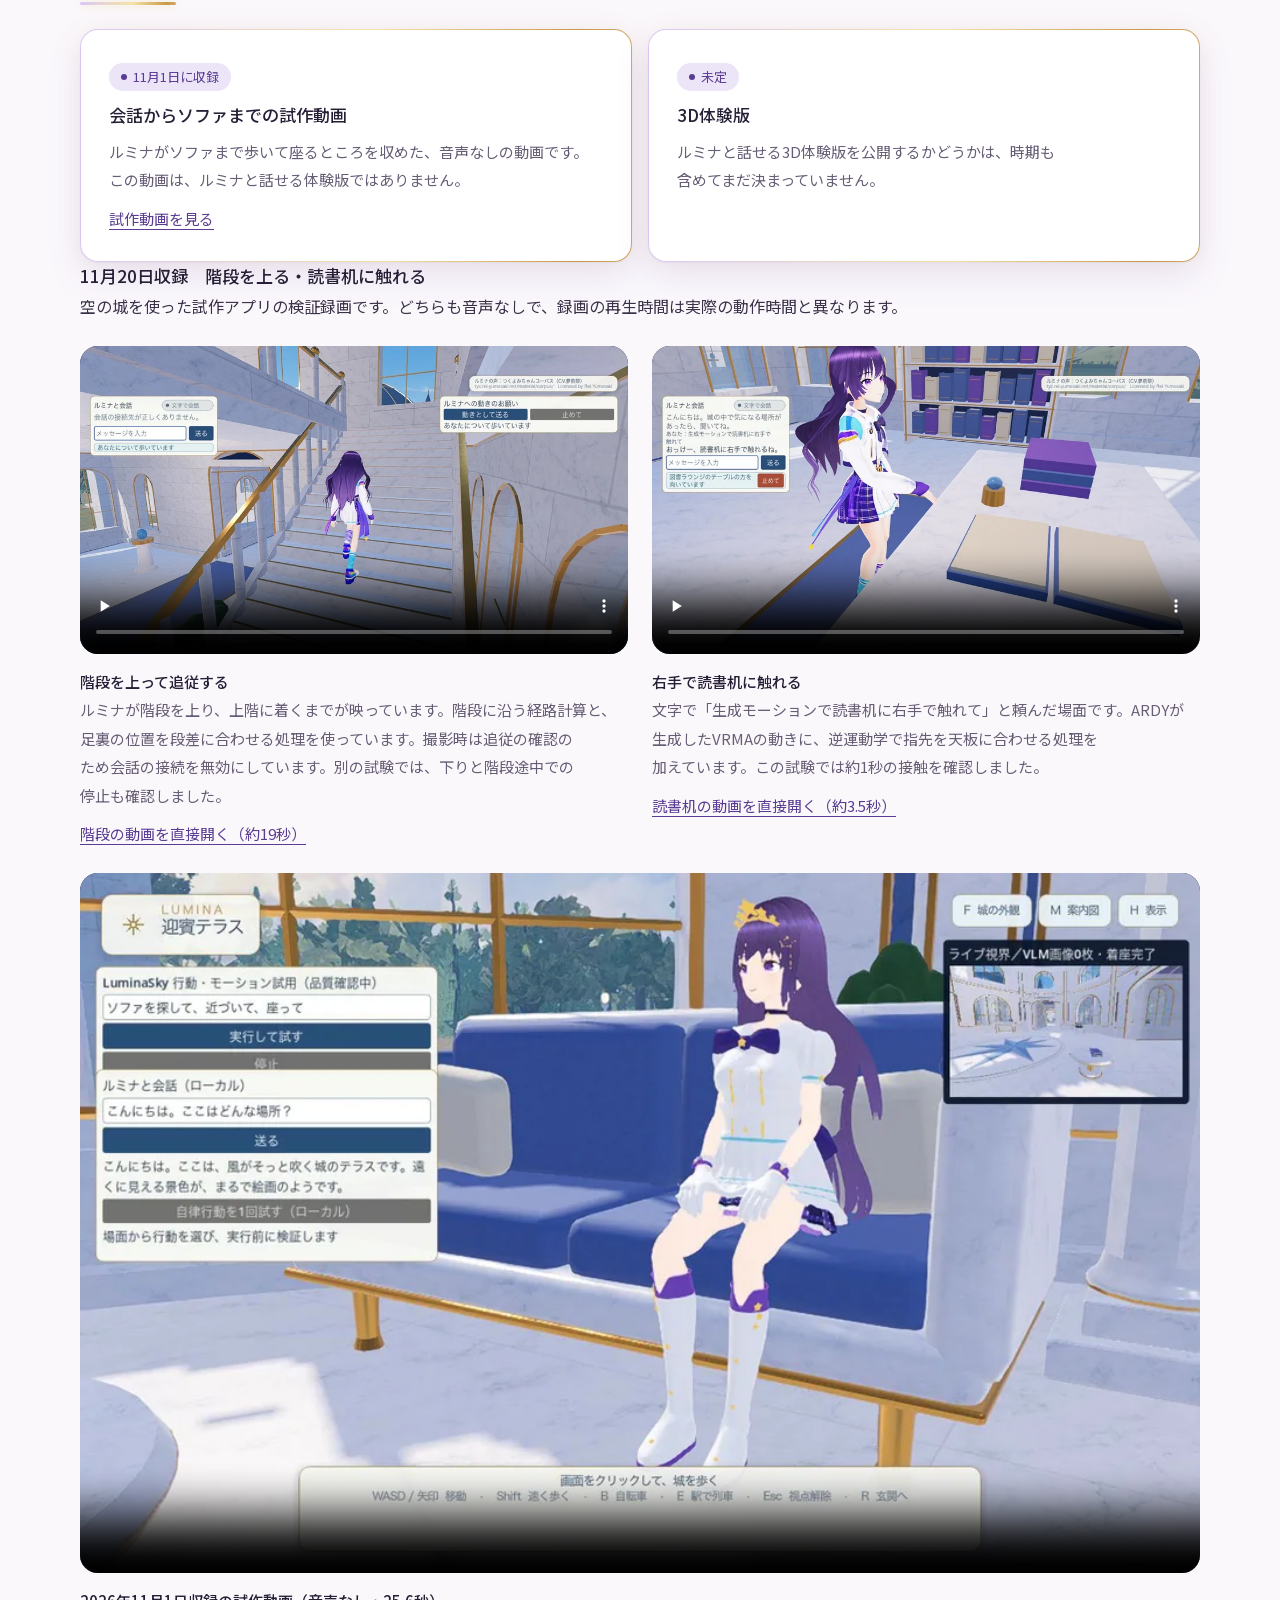
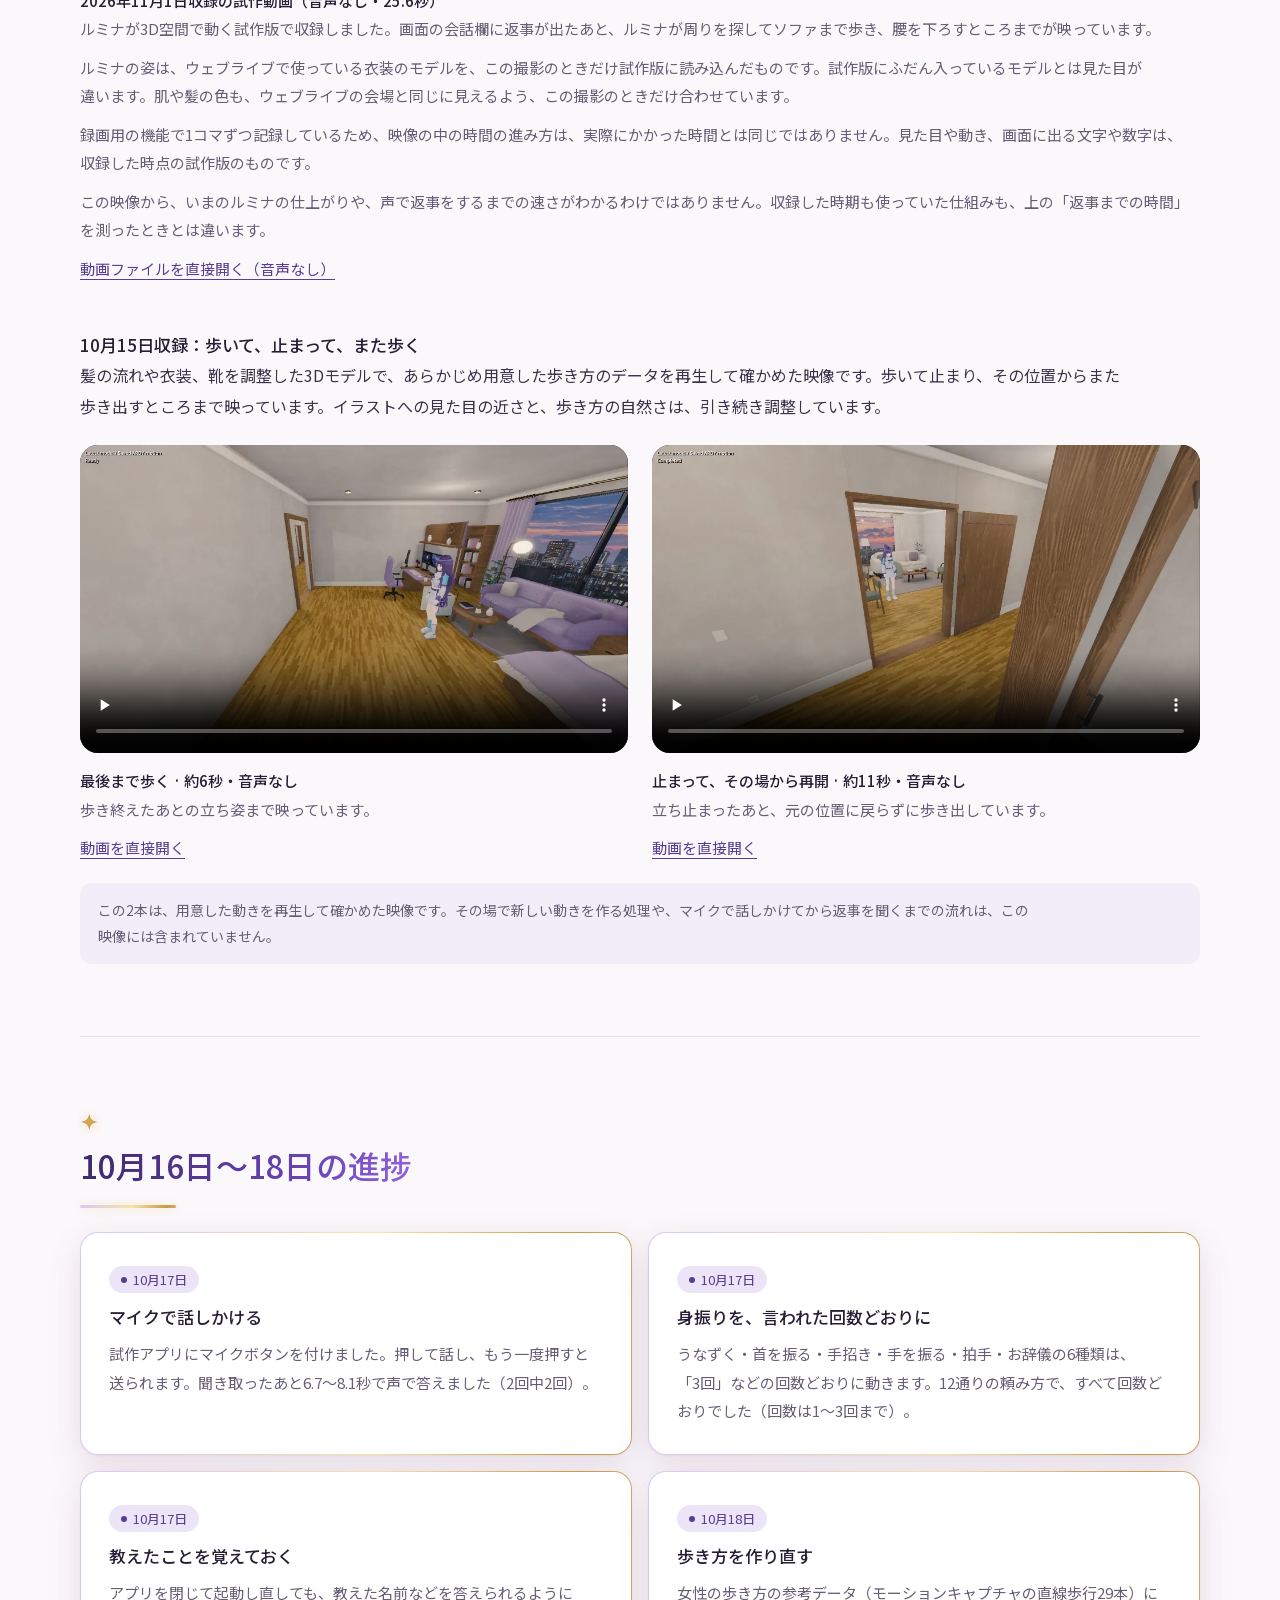
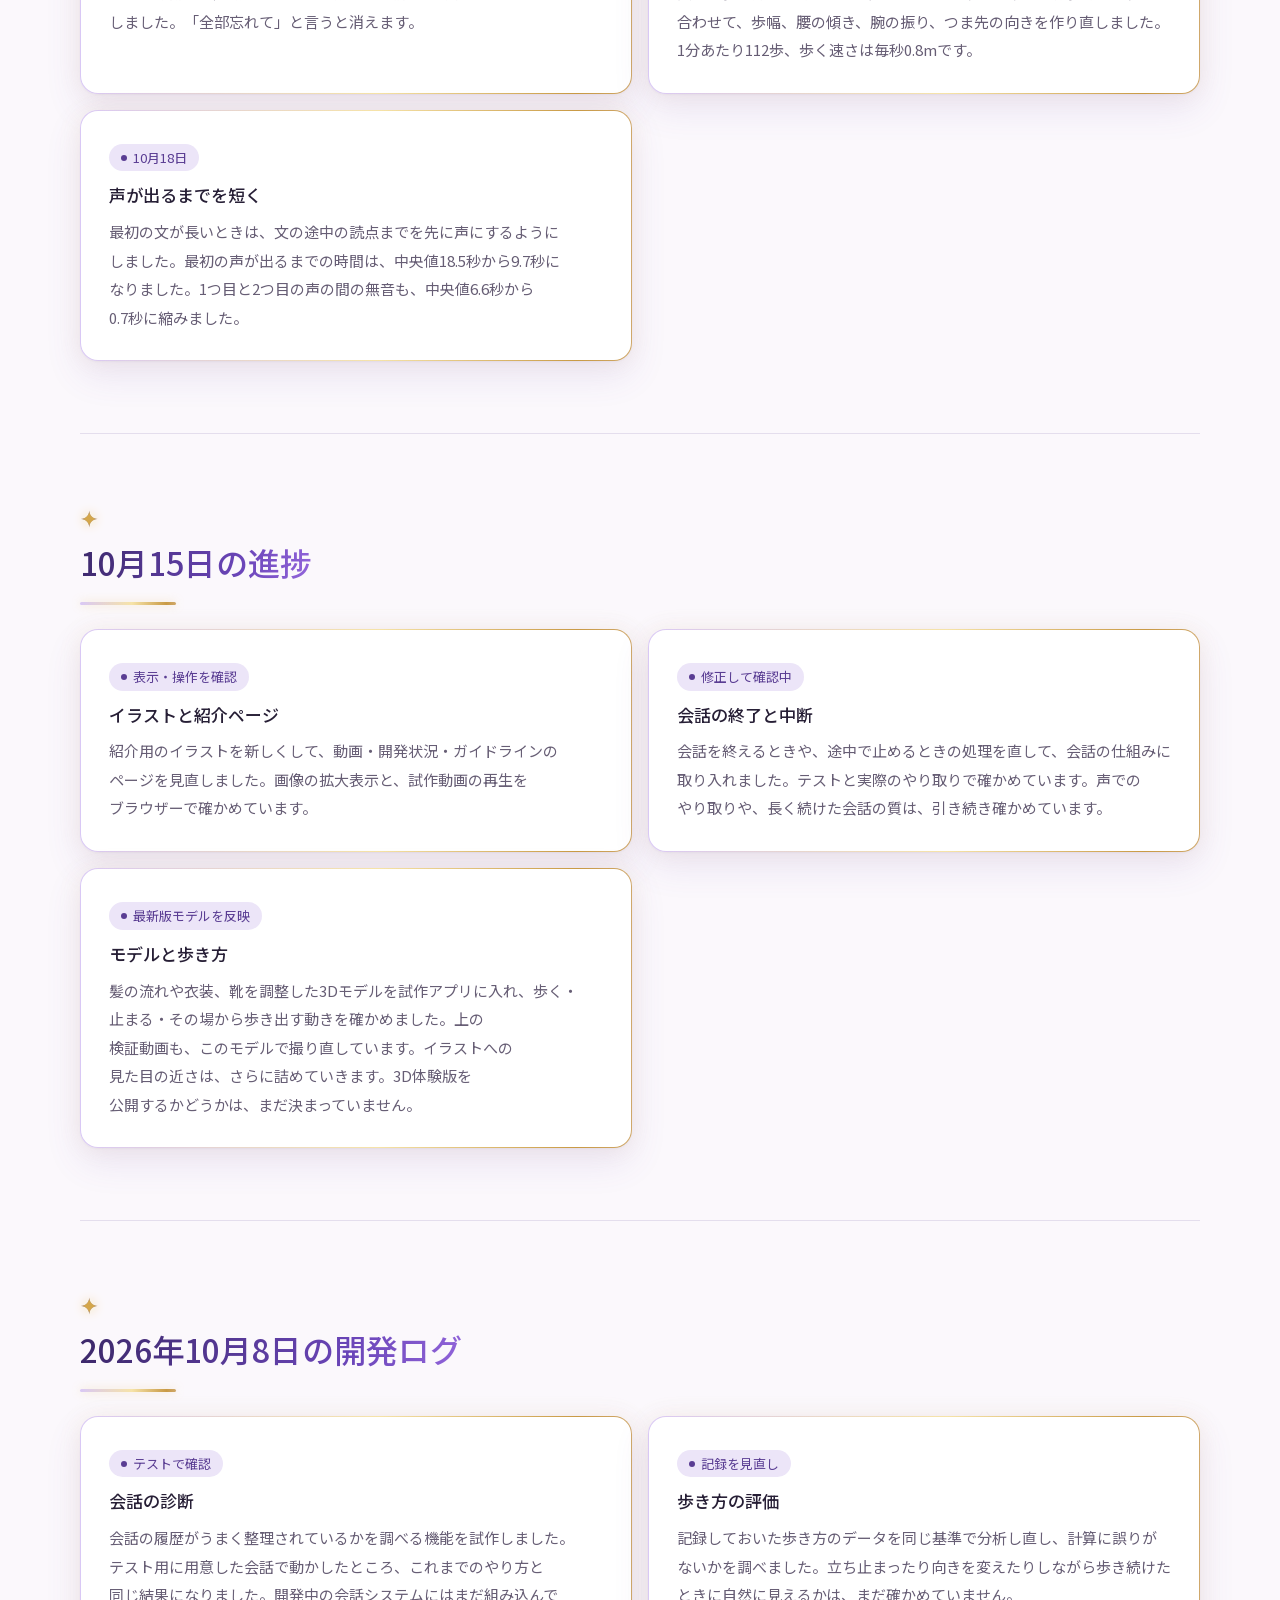
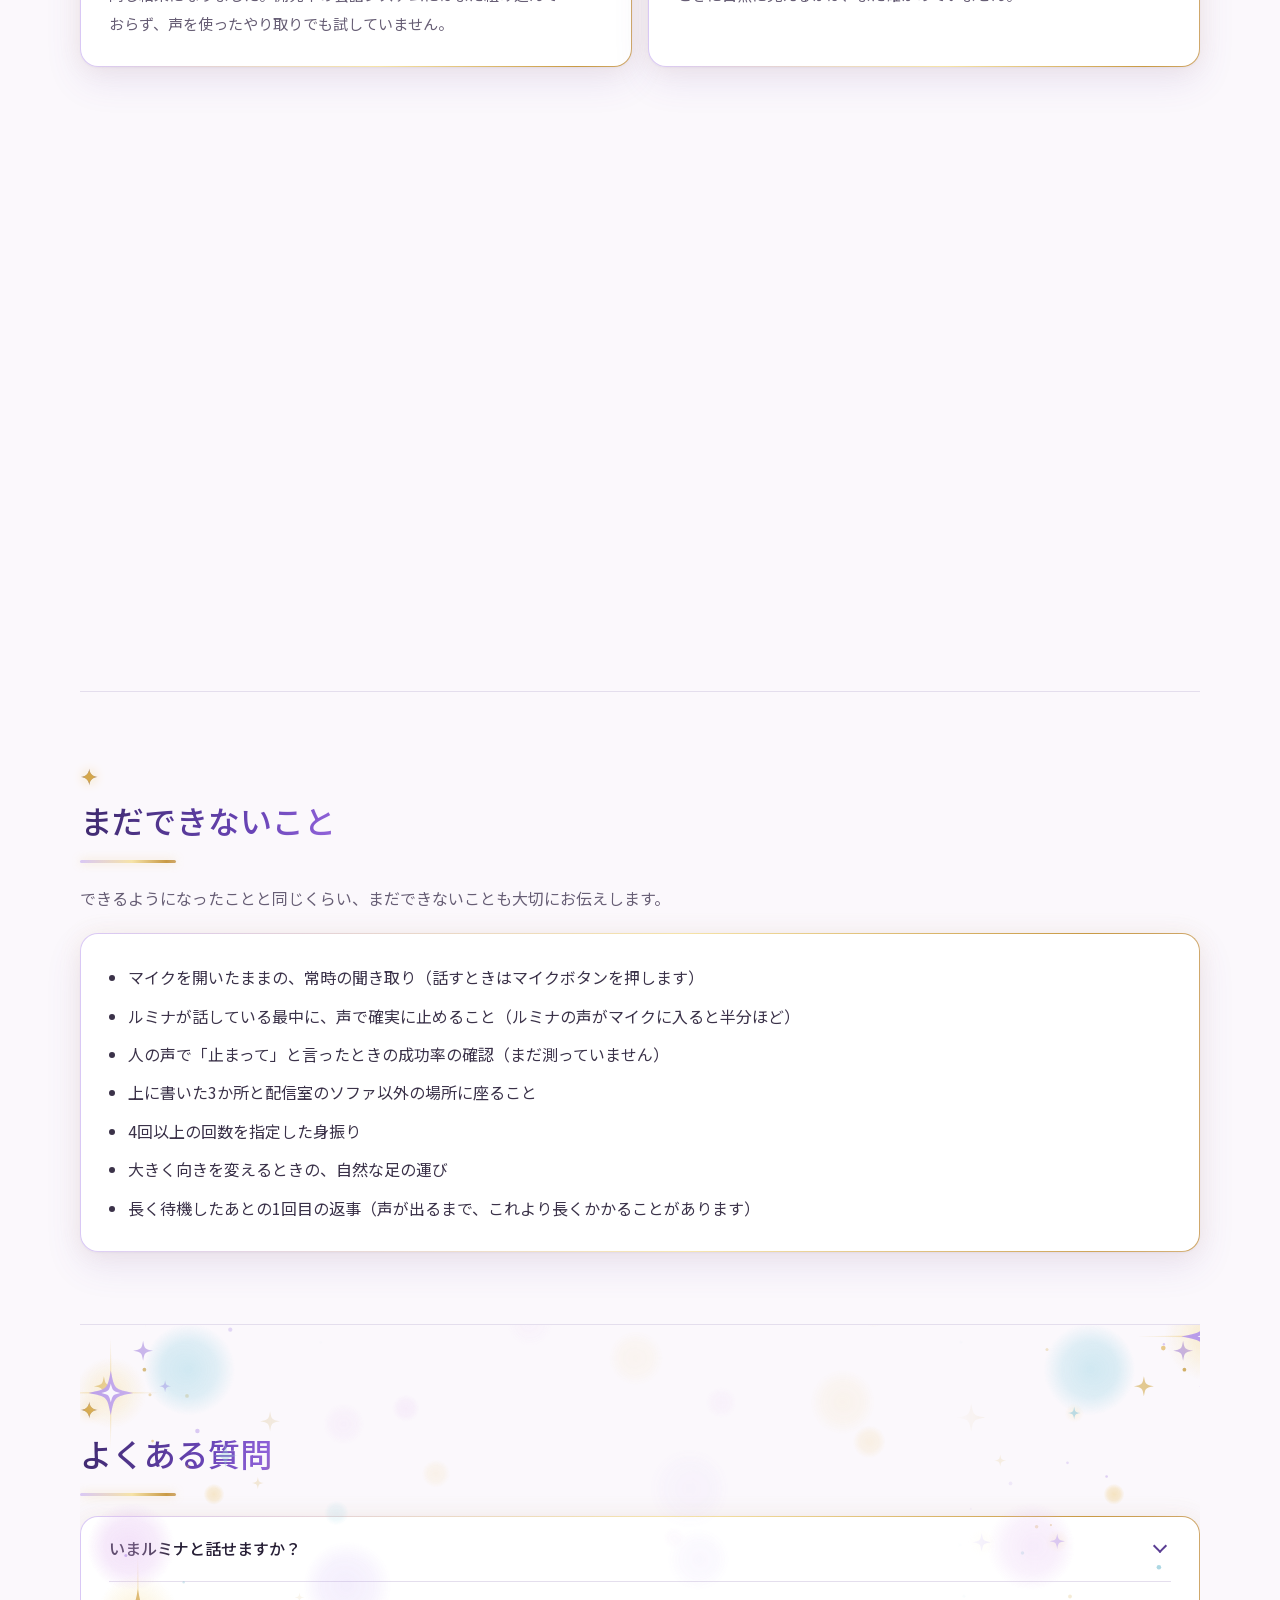
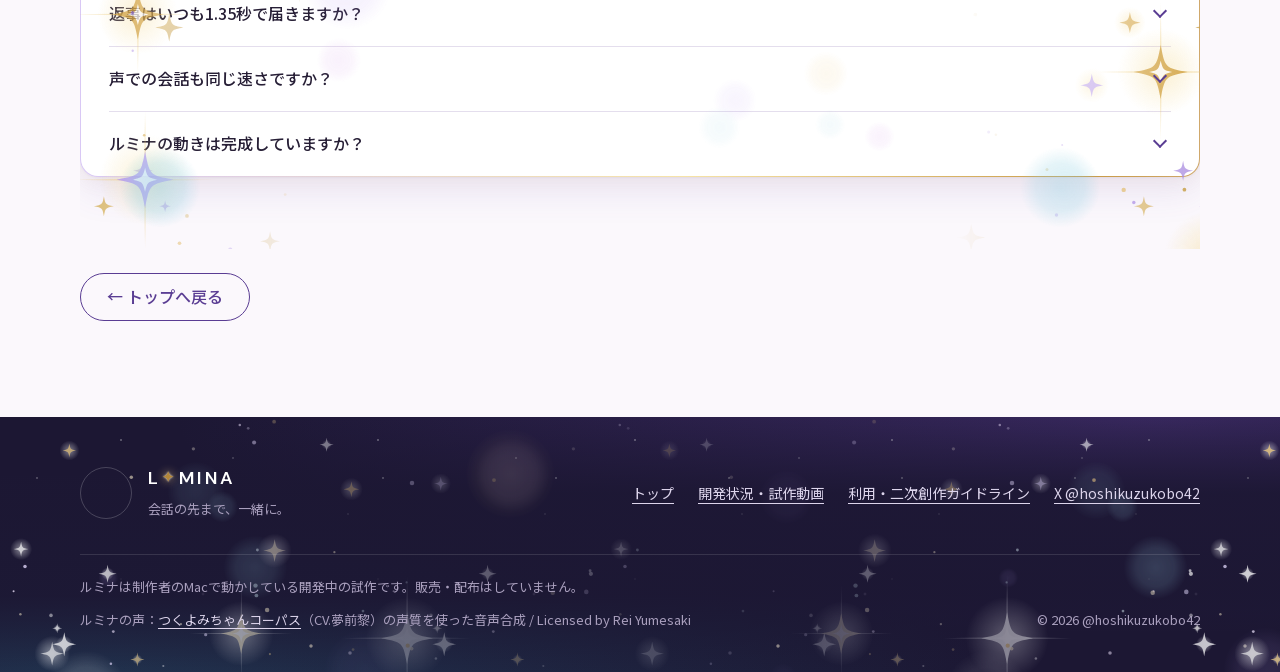
==== commit 33310d55: "Publish Lumina stair follow and reading desk recordings" ====
--- a/development.html
+++ b/development.html
@@ -6,7 +6,7 @@
   <meta name="referrer" content="strict-origin-when-cross-origin">
   <meta name="viewport" content="width=device-width, initial-scale=1">
   <title>開発状況・試作動画｜Lumina（ルミナ）</title>
-  <meta name="description" content="Lumina（ルミナ）の開発状況とよくある質問のページです。声での会話、歩く・座る、話の途中で止める仕組みなど、2026年10月18日時点の進み具合を実測値とともにご紹介します。まだできないことも載せています。">
+  <meta name="description" content="Lumina（ルミナ）が階段を上り、読書机に触れる試作動画を公開しています。これまでの歩行や着席の映像、開発状況、測定結果もご覧いただけます。">
   <link rel="canonical" href="https://hoshikuzukobo42-maker.github.io/lumina-hp/development.html">
   <meta name="theme-color" content="#f8f6fb">
   <link rel="icon" type="image/png" sizes="32x32" href="images/icons/favicon-32.png">
@@ -14,7 +14,7 @@
   <meta property="og:type" content="website">
   <meta property="og:site_name" content="Lumina（ルミナ）">
   <meta property="og:title" content="開発状況・試作動画｜Lumina（ルミナ）">
-  <meta property="og:description" content="Lumina（ルミナ）の開発状況とよくある質問のページです。声での会話、歩く・座る、話の途中で止める仕組みなど、2026年10月18日時点の進み具合を実測値とともにご紹介します。まだできないことも載せています。">
+  <meta property="og:description" content="Lumina（ルミナ）が階段を上り、読書机に触れる試作動画を公開しています。これまでの歩行や着席の映像、開発状況、測定結果もご覧いただけます。">
   <meta property="og:url" content="https://hoshikuzukobo42-maker.github.io/lumina-hp/development.html">
   <meta property="og:image" content="https://hoshikuzukobo42-maker.github.io/lumina-hp/images/ogp/development.jpg">
   <meta property="og:image:width" content="1200">
@@ -24,7 +24,7 @@
   <meta name="twitter:card" content="summary_large_image">
   <meta name="twitter:site" content="@hoshikuzukobo42">
   <meta name="twitter:title" content="開発状況・試作動画｜Lumina（ルミナ）">
-  <meta name="twitter:description" content="Lumina（ルミナ）の開発状況とよくある質問のページです。声での会話、歩く・座る、話の途中で止める仕組みなど、2026年10月18日時点の進み具合を実測値とともにご紹介します。まだできないことも載せています。">
+  <meta name="twitter:description" content="Lumina（ルミナ）が階段を上り、読書机に触れる試作動画を公開しています。これまでの歩行や着席の映像、開発状況、測定結果もご覧いただけます。">
   <meta name="twitter:image" content="https://hoshikuzukobo42-maker.github.io/lumina-hp/images/ogp/development.jpg">
   <meta name="twitter:image:alt" content="ルミナのイラストと、「ルミナの今と、これから。」開発状況・試作動画の文字">
   <link rel="stylesheet" href="css/fonts.css">
@@ -43,13 +43,13 @@
     <header class="page-head">
       <h1>ルミナの今と、これから。</h1>
       <p class="lead">ルミナは、会話と3D空間での動きをつなぐAIキャラクターとして開発しています。話して、まわりの様子をつかみ、その場に合った動きにつなげる。そのための試作と確認を重ねています。このページでは、進み具合や測った結果、試作動画をご紹介します。</p>
-      <p class="updated">開発状況：2026年10月18日時点。数字はすべて、制作者のMac（Apple M1 Max・32GB）で動かしている試作アプリで測った値です。</p>
+      <p class="updated">2026年11月20日、階段と読書机の検証動画を追加しました。測定日は各項目に記載しています。測定は、制作者のMac（Apple M1 Max・32GB）で動かした試作アプリで行いました。</p>
       <nav class="toc" aria-label="このページの内容">
         <a href="#prototype-overview">いまの取り組み</a>
         <a href="#response">返事までの時間</a>
         <a href="#action">会話から動きへ</a>
-        <a href="#demo-video">試作動画</a>
-        <a href="#progress-1018">最新の進捗</a>
+        <a href="#motion-verification">試作動画</a>
+        <a href="#progress-1018">10月の進捗</a>
         <a href="#not-yet">まだできないこと</a>
         <a href="#development-log">開発ログ</a>
         <a href="#faq">よくある質問</a>
@@ -127,6 +127,33 @@
       <div class="grid">
         <div class="card"><span class="status">11月1日に収録</span><h3>会話から<wbr>ソファまでの<wbr>試作動画</h3><p>ルミナがソファまで歩いて座るところを収めた、音声なしの動画です。この動画は、ルミナと話せる体験版ではありません。</p><p><a class="demo-watch-link" href="#demo-video">試作動画を見る</a></p></div>
         <div class="card"><span class="status">未定</span><h3>3D体験版</h3><p>ルミナと話せる3D体験版を公開するかどうかは、時期も含めてまだ決まっていません。</p></div>
+      </div>
+
+      <div id="motion-verification" aria-labelledby="motion-verification-title">
+        <h3 id="motion-verification-title">11月20日収録　階段を上る・読書机に触れる</h3>
+        <p>空の城を使った試作アプリの検証録画です。どちらも音声なしで、録画の再生時間は実際の動作時間と異なります。</p>
+        <div class="verification-videos">
+          <figure id="stair-follow-video" class="demo-recording">
+            <video controls muted playsinline preload="none" width="960" height="540" poster="lumina-stair-follow-20261120-poster.webp" aria-label="階段を上る追従の検証動画（約19秒・音声なし）" aria-describedby="stair-follow-caption">
+              <source src="lumina-stair-follow-20261120.mp4" type="video/mp4">
+              <a href="lumina-stair-follow-20261120.mp4">階段の動画を開く</a>
+            </video>
+            <figcaption id="stair-follow-caption">
+              <p><strong>階段を上って追従する</strong><br>ルミナが階段を上り、上階に着くまでが映っています。階段に沿う経路計算と、足裏の位置を段差に合わせる処理を使っています。撮影時は追従の確認のため会話の接続を無効にしています。別の試験では、下りと階段途中での停止も確認しました。</p>
+              <p><a href="lumina-stair-follow-20261120.mp4">階段の動画を直接開く（約19秒）</a></p>
+            </figcaption>
+          </figure>
+          <figure id="desk-touch-video" class="demo-recording">
+            <video controls muted playsinline preload="none" width="960" height="540" poster="lumina-desk-touch-20261120-poster.webp" aria-label="右手で読書机に触れる検証動画（約3.5秒・音声なし）" aria-describedby="desk-touch-caption">
+              <source src="lumina-desk-touch-20261120.mp4" type="video/mp4">
+              <a href="lumina-desk-touch-20261120.mp4">読書机の動画を開く</a>
+            </video>
+            <figcaption id="desk-touch-caption">
+              <p><strong>右手で読書机に触れる</strong><br>文字で「生成モーションで読書机に右手で触れて」と頼んだ場面です。ARDYが生成したVRMAの動きに、逆運動学で指先を天板に合わせる処理を加えています。この試験では約1秒の接触を確認しました。</p>
+              <p><a href="lumina-desk-touch-20261120.mp4">読書机の動画を直接開く（約3.5秒）</a></p>
+            </figcaption>
+          </figure>
+        </div>
       </div>
 
       <div id="demo-video"><figure class="demo-recording">
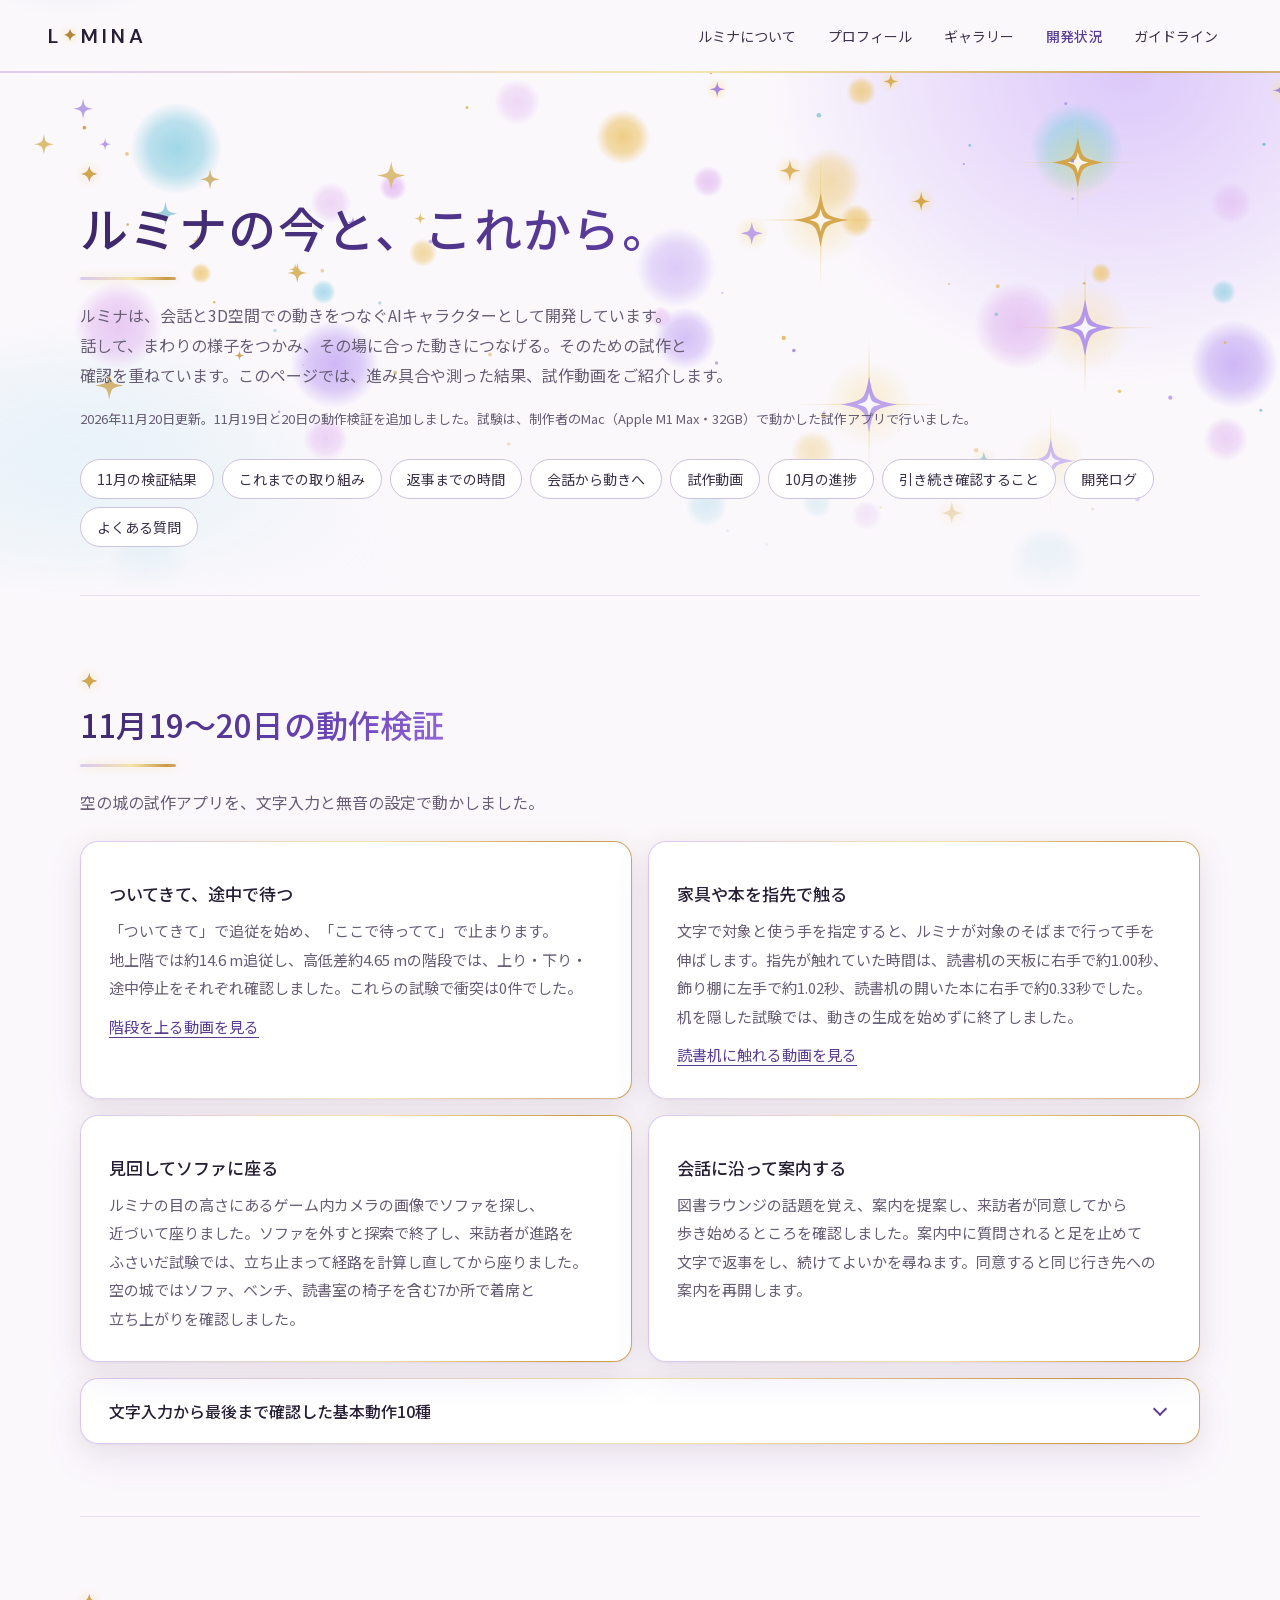
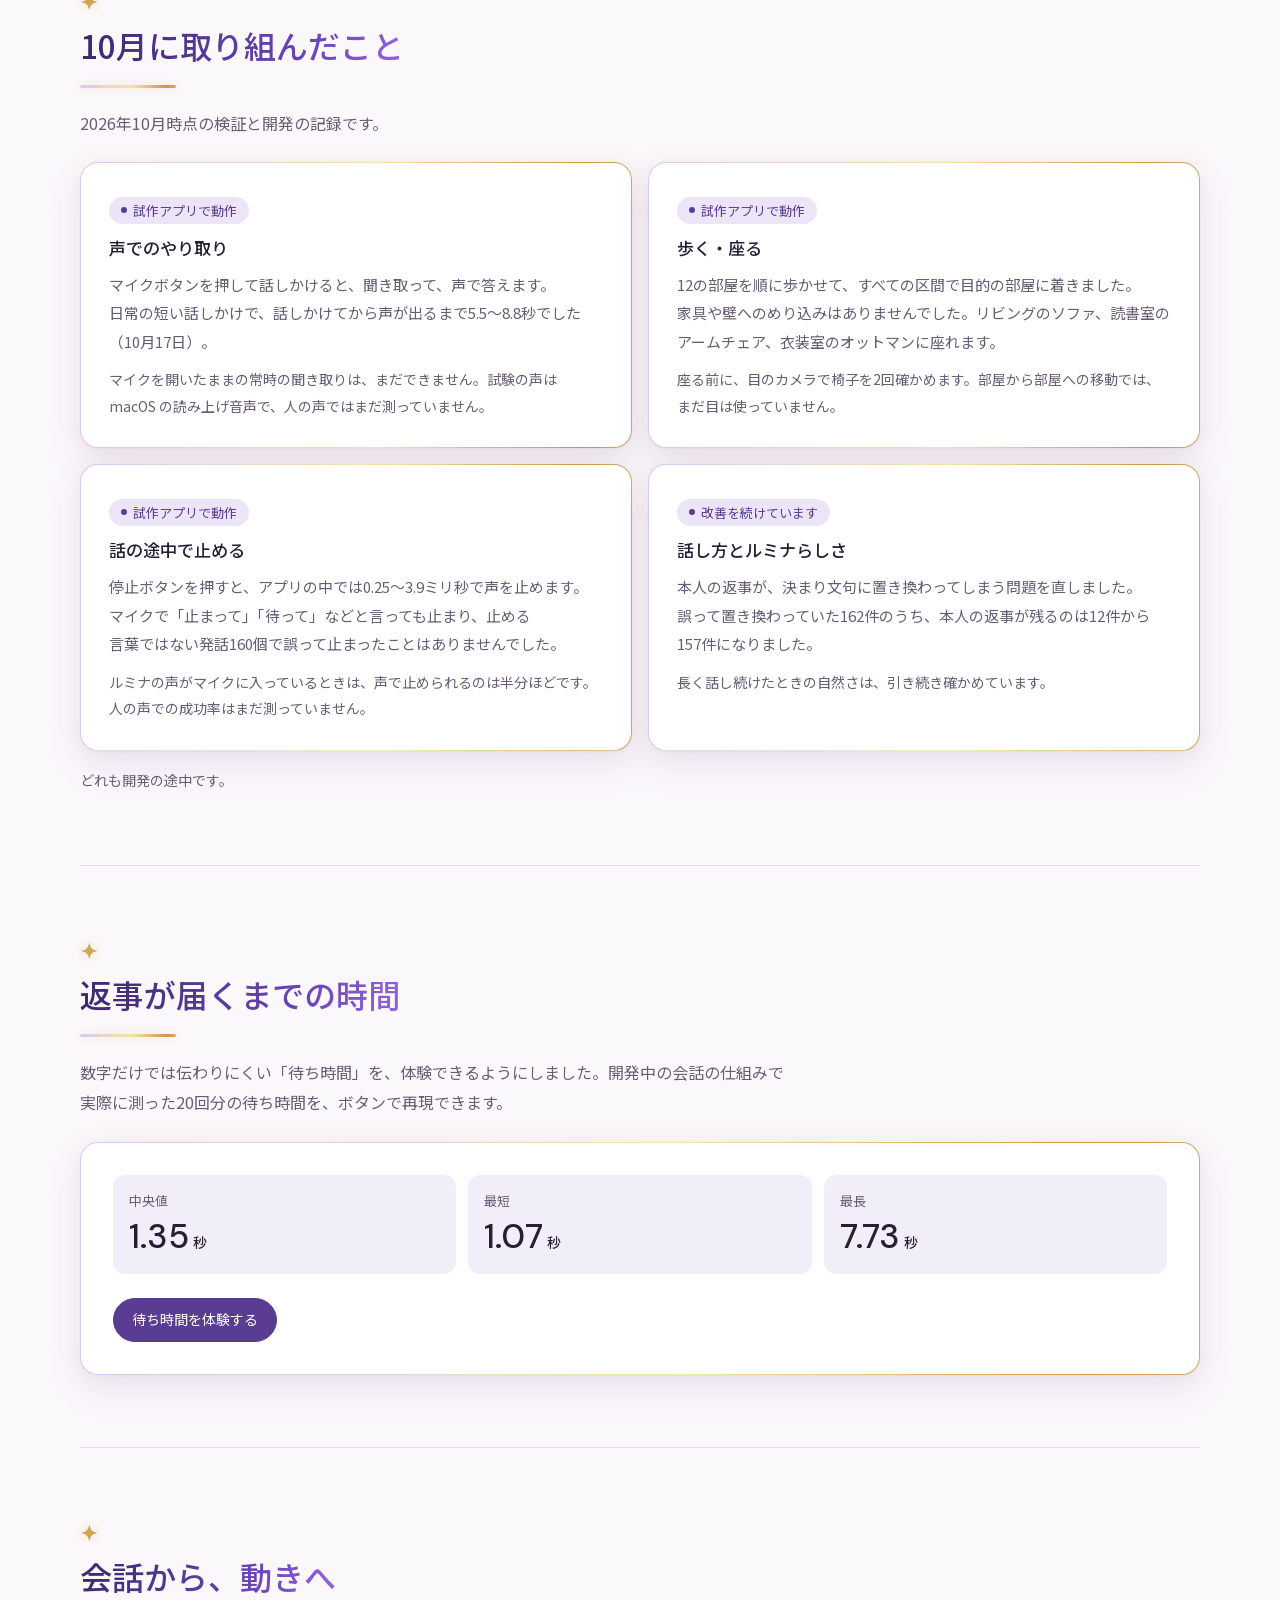
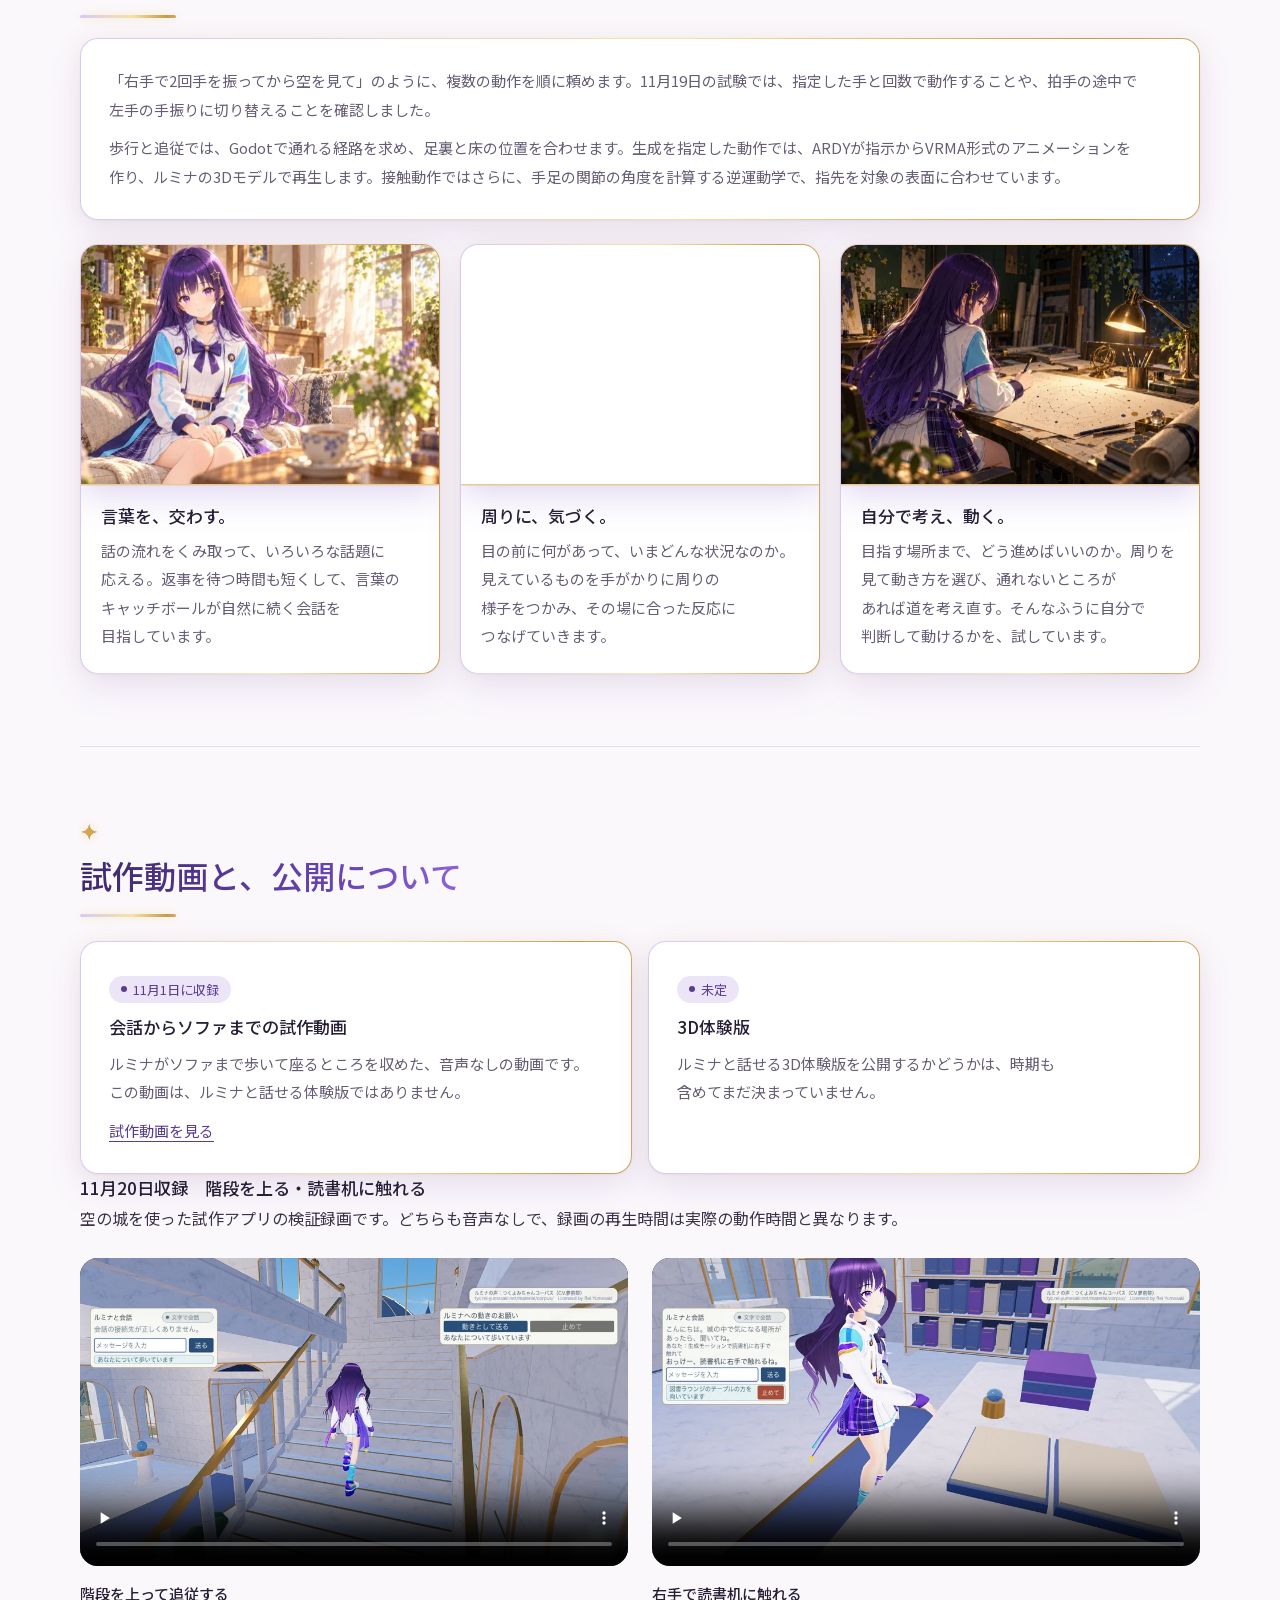
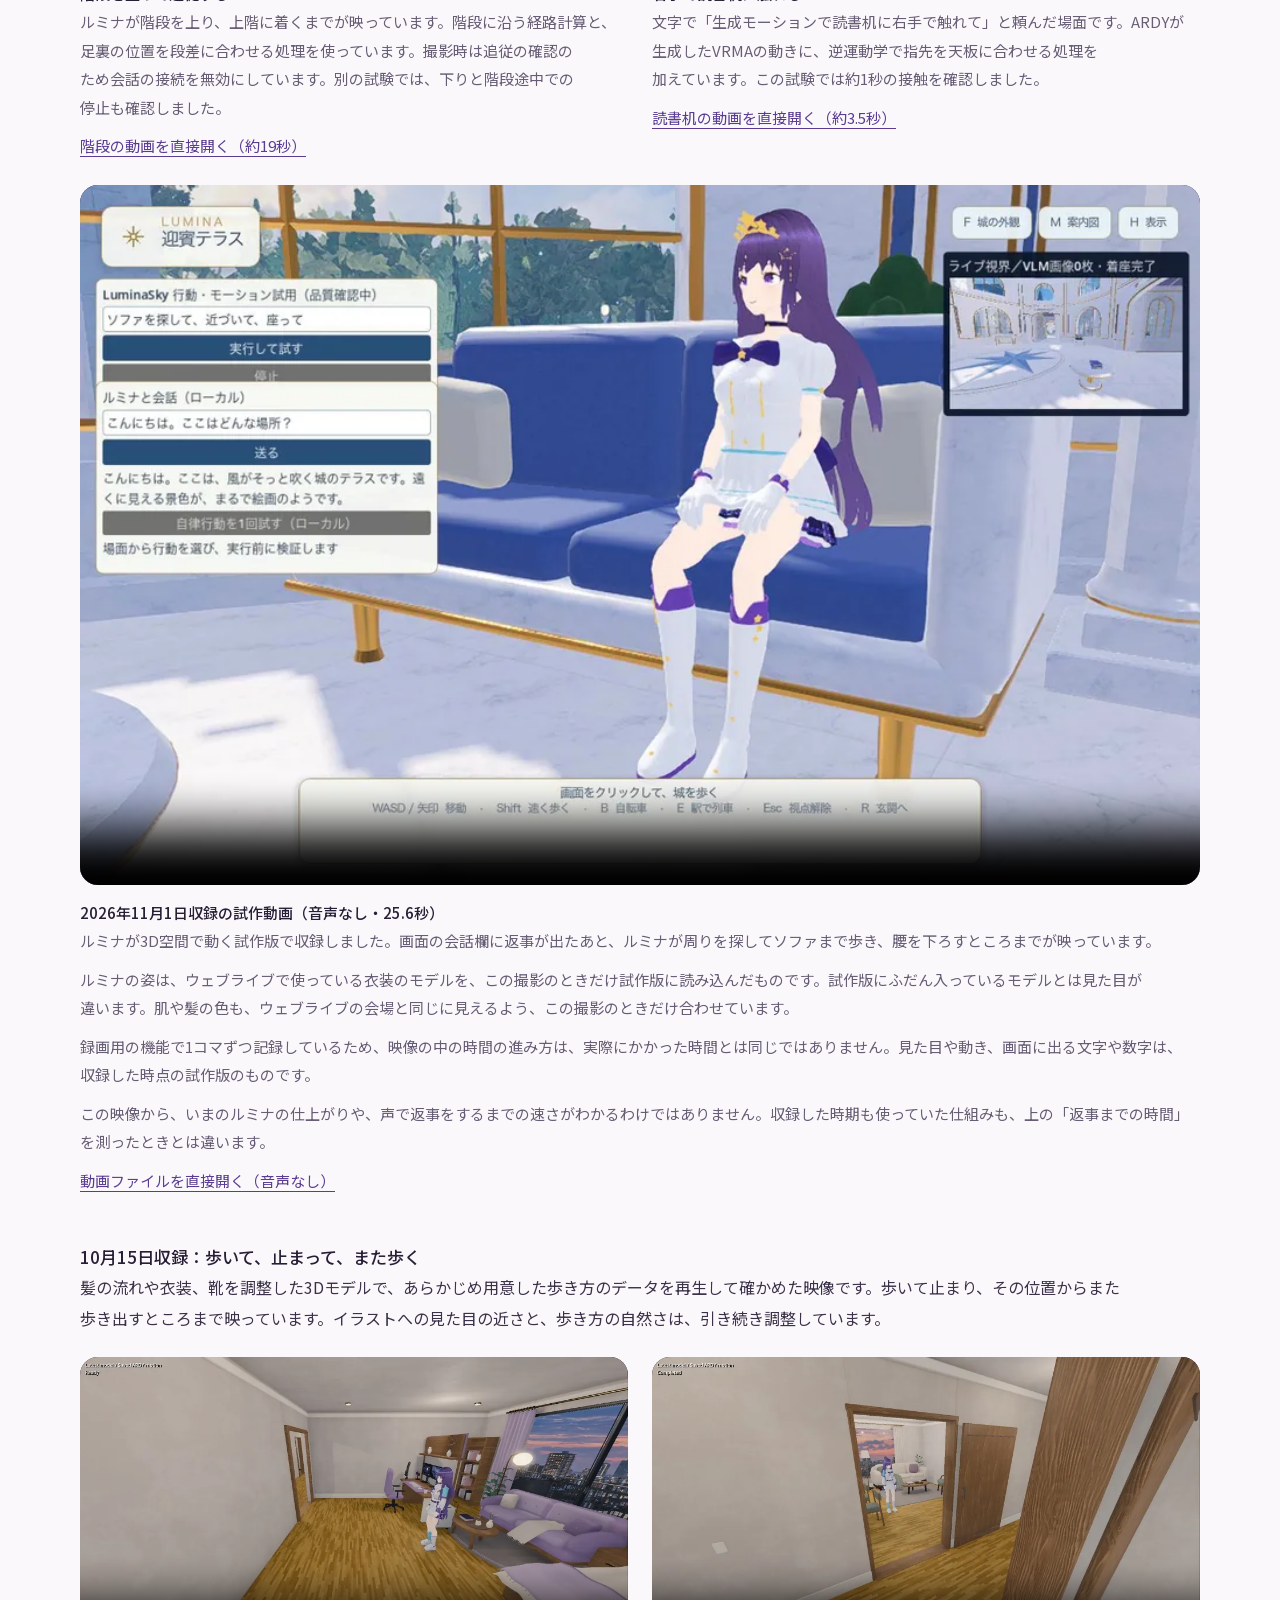
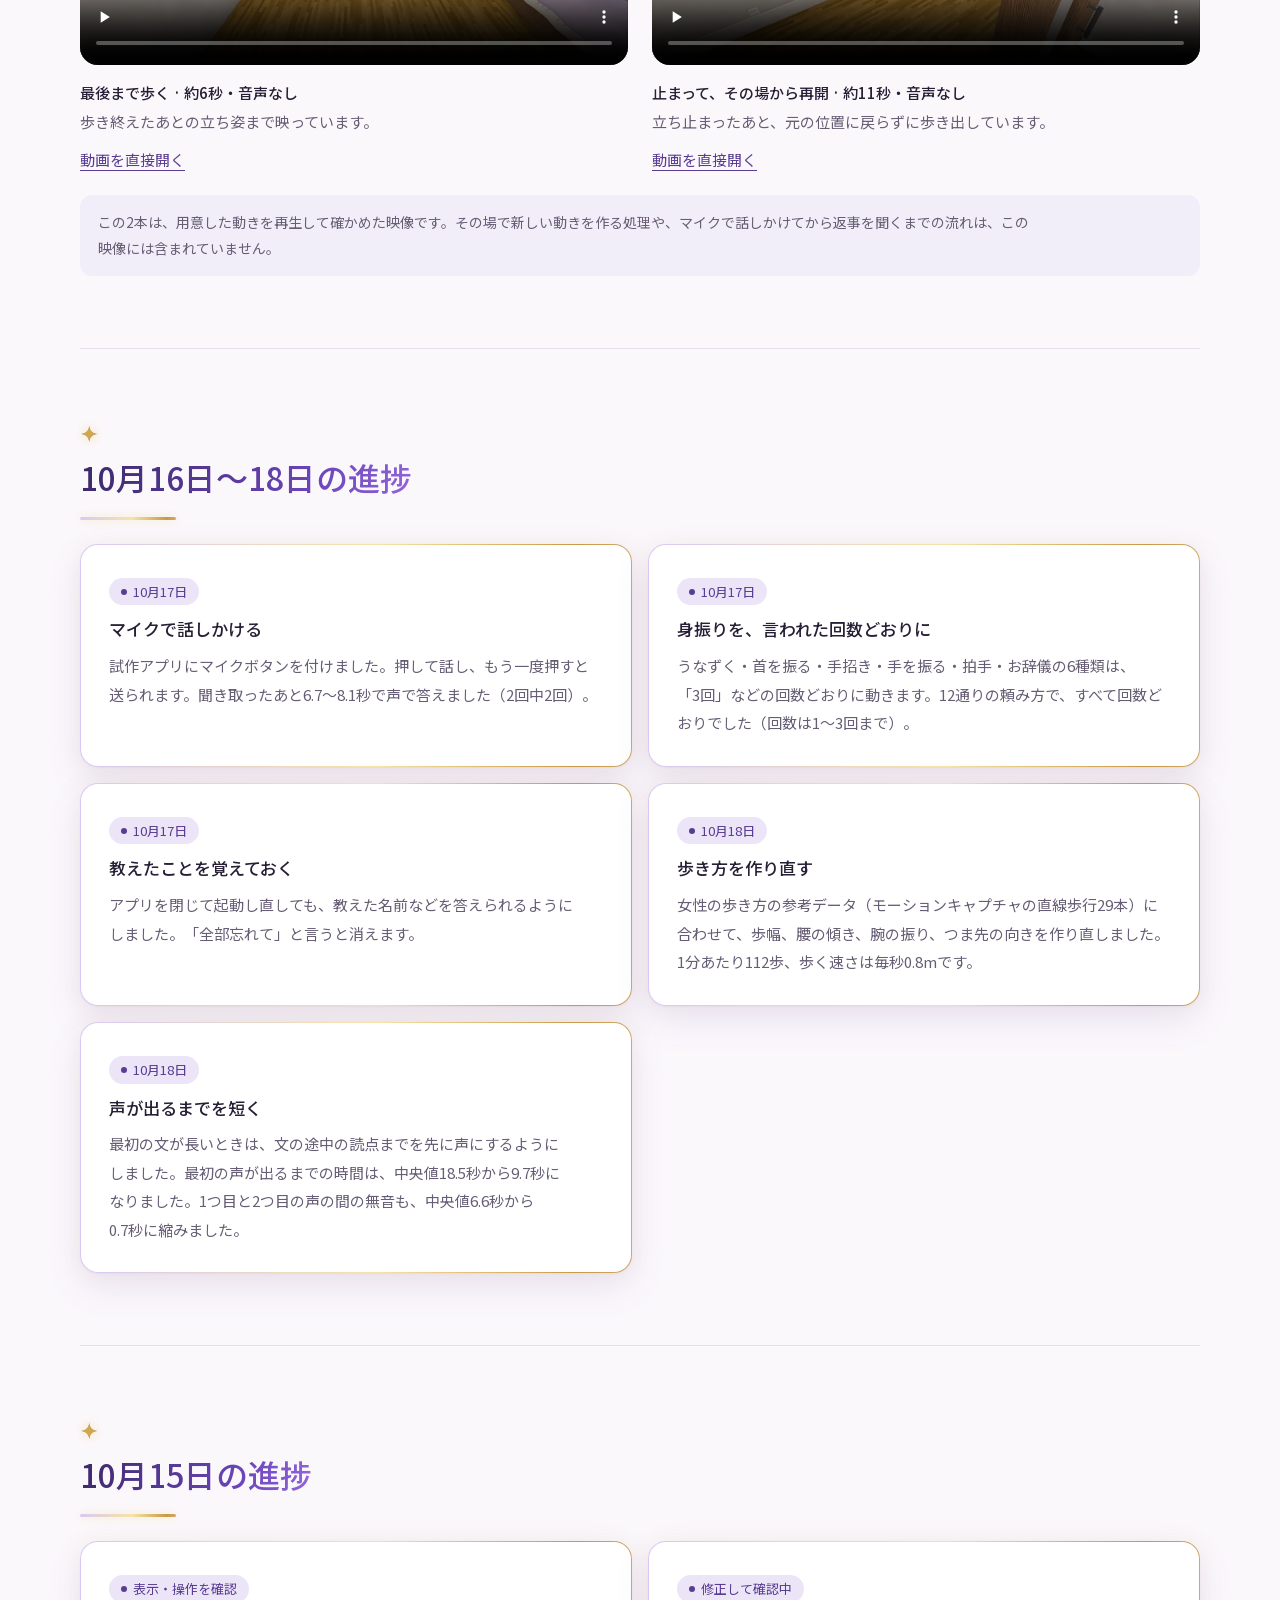
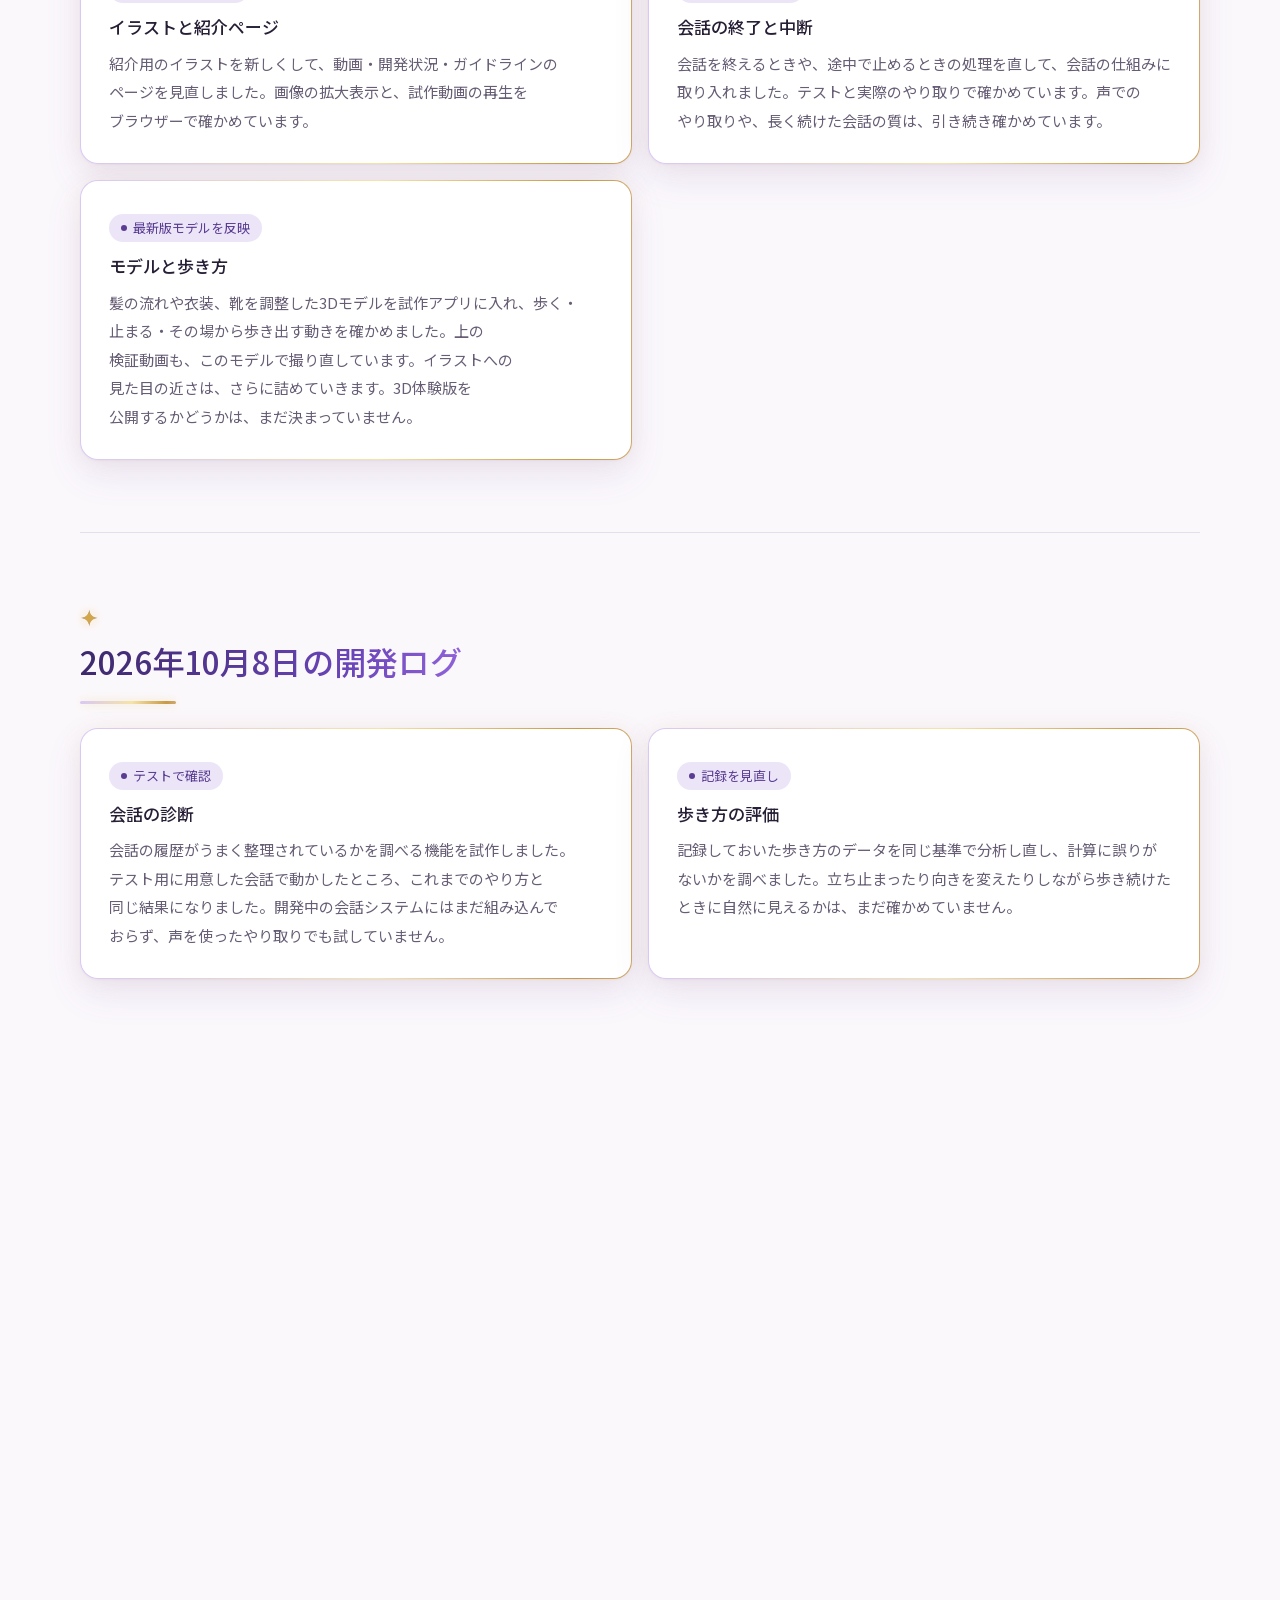
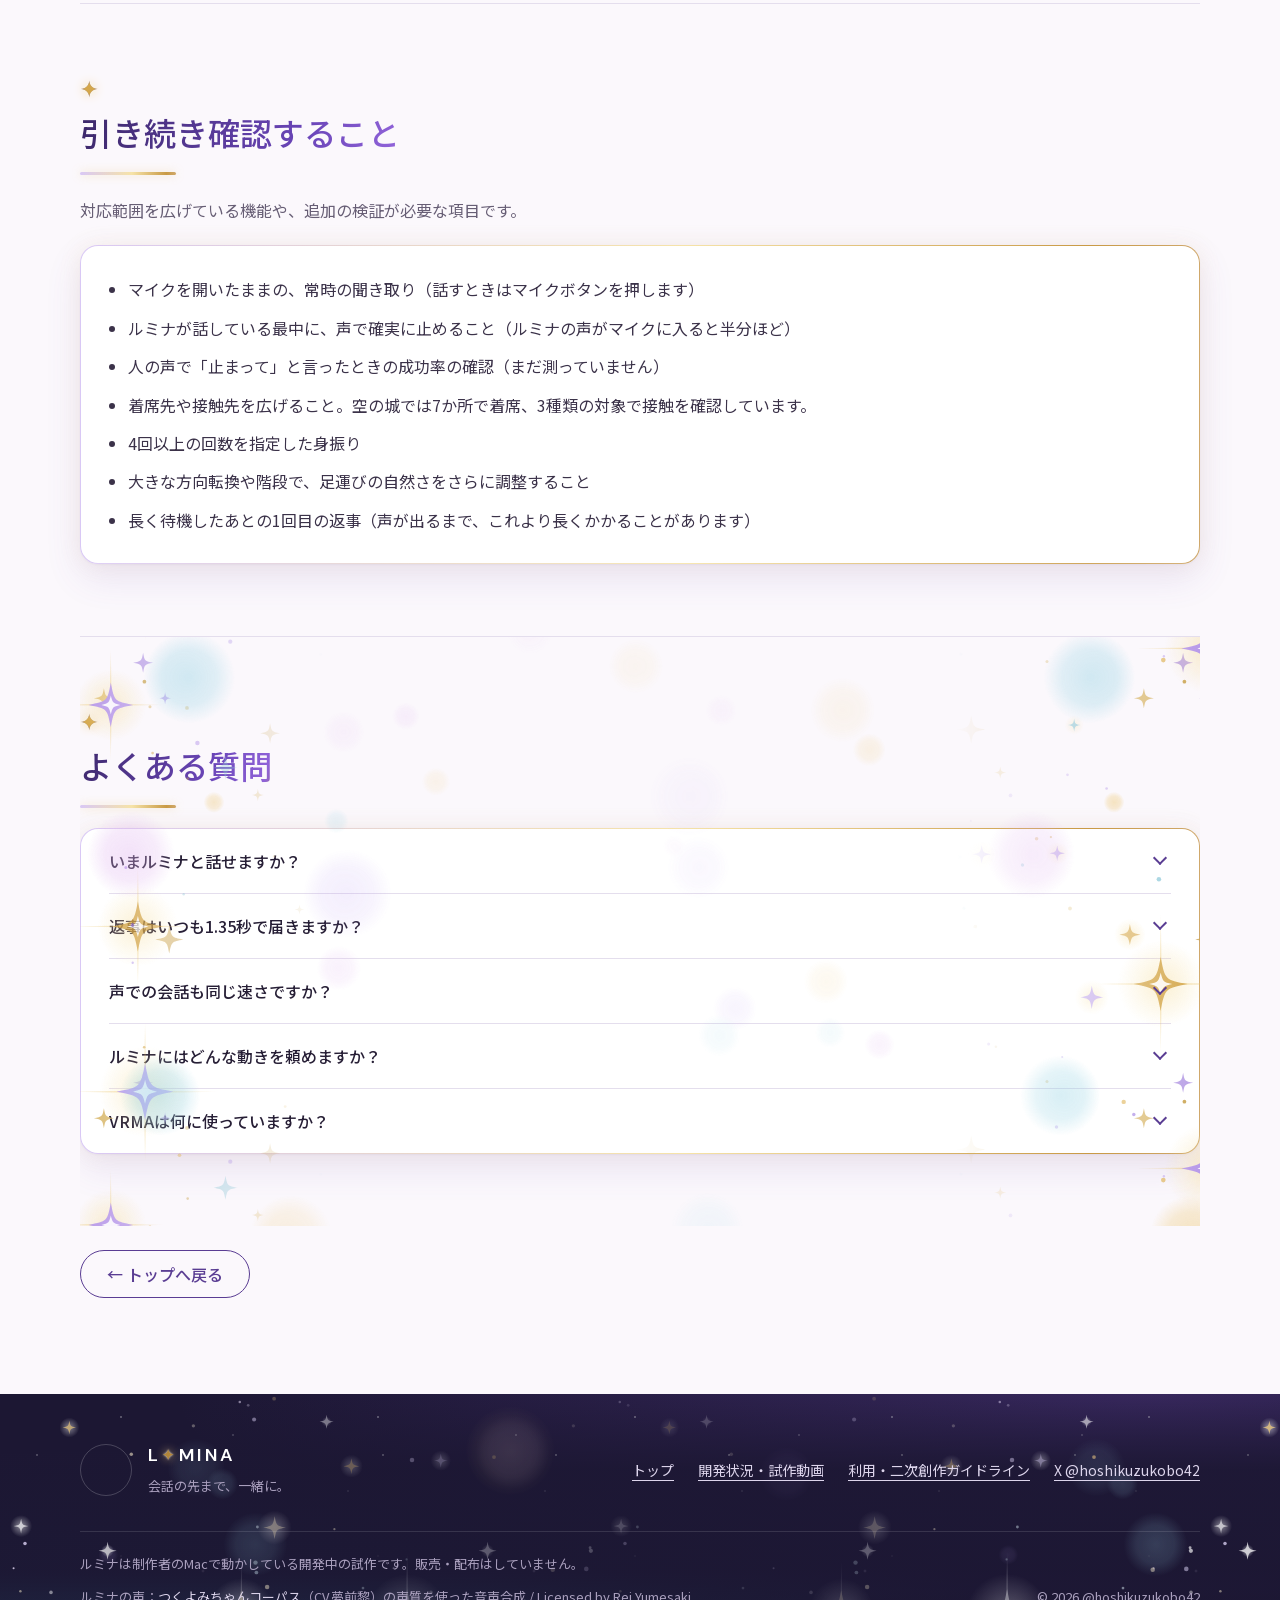
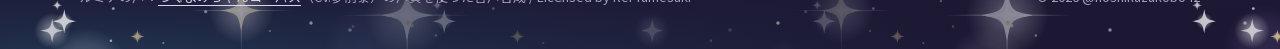
==== commit 79e846cd: "Update Lumina development status with November verification" ====
--- a/development.html
+++ b/development.html
@@ -6,7 +6,7 @@
   <meta name="referrer" content="strict-origin-when-cross-origin">
   <meta name="viewport" content="width=device-width, initial-scale=1">
   <title>開発状況・試作動画｜Lumina（ルミナ）</title>
-  <meta name="description" content="Lumina（ルミナ）が階段を上り、読書机に触れる試作動画を公開しています。これまでの歩行や着席の映像、開発状況、測定結果もご覧いただけます。">
+  <meta name="description" content="Lumina（ルミナ）の試作アプリで、追従、家具への接触、カメラ画像を使った着席、会話に沿った案内を検証しました。結果と録画をご覧いただけます。">
   <link rel="canonical" href="https://hoshikuzukobo42-maker.github.io/lumina-hp/development.html">
   <meta name="theme-color" content="#f8f6fb">
   <link rel="icon" type="image/png" sizes="32x32" href="images/icons/favicon-32.png">
@@ -14,7 +14,7 @@
   <meta property="og:type" content="website">
   <meta property="og:site_name" content="Lumina（ルミナ）">
   <meta property="og:title" content="開発状況・試作動画｜Lumina（ルミナ）">
-  <meta property="og:description" content="Lumina（ルミナ）が階段を上り、読書机に触れる試作動画を公開しています。これまでの歩行や着席の映像、開発状況、測定結果もご覧いただけます。">
+  <meta property="og:description" content="Lumina（ルミナ）の試作アプリで、追従、家具への接触、カメラ画像を使った着席、会話に沿った案内を検証しました。結果と録画をご覧いただけます。">
   <meta property="og:url" content="https://hoshikuzukobo42-maker.github.io/lumina-hp/development.html">
   <meta property="og:image" content="https://hoshikuzukobo42-maker.github.io/lumina-hp/images/ogp/development.jpg">
   <meta property="og:image:width" content="1200">
@@ -24,7 +24,7 @@
   <meta name="twitter:card" content="summary_large_image">
   <meta name="twitter:site" content="@hoshikuzukobo42">
   <meta name="twitter:title" content="開発状況・試作動画｜Lumina（ルミナ）">
-  <meta name="twitter:description" content="Lumina（ルミナ）が階段を上り、読書机に触れる試作動画を公開しています。これまでの歩行や着席の映像、開発状況、測定結果もご覧いただけます。">
+  <meta name="twitter:description" content="Lumina（ルミナ）の試作アプリで、追従、家具への接触、カメラ画像を使った着席、会話に沿った案内を検証しました。結果と録画をご覧いただけます。">
   <meta name="twitter:image" content="https://hoshikuzukobo42-maker.github.io/lumina-hp/images/ogp/development.jpg">
   <meta name="twitter:image:alt" content="ルミナのイラストと、「ルミナの今と、これから。」開発状況・試作動画の文字">
   <link rel="stylesheet" href="css/fonts.css">
@@ -43,21 +43,50 @@
     <header class="page-head">
       <h1>ルミナの今と、これから。</h1>
       <p class="lead">ルミナは、会話と3D空間での動きをつなぐAIキャラクターとして開発しています。話して、まわりの様子をつかみ、その場に合った動きにつなげる。そのための試作と確認を重ねています。このページでは、進み具合や測った結果、試作動画をご紹介します。</p>
-      <p class="updated">2026年11月20日、階段と読書机の検証動画を追加しました。測定日は各項目に記載しています。測定は、制作者のMac（Apple M1 Max・32GB）で動かした試作アプリで行いました。</p>
+      <p class="updated">2026年11月20日更新。11月19日と20日の動作検証を追加しました。試験は、制作者のMac（Apple M1 Max・32GB）で動かした試作アプリで行いました。</p>
       <nav class="toc" aria-label="このページの内容">
-        <a href="#prototype-overview">いまの取り組み</a>
+        <a href="#latest-verification">11月の検証結果</a>
+        <a href="#prototype-overview">これまでの取り組み</a>
         <a href="#response">返事までの時間</a>
         <a href="#action">会話から動きへ</a>
         <a href="#motion-verification">試作動画</a>
         <a href="#progress-1018">10月の進捗</a>
-        <a href="#not-yet">まだできないこと</a>
+        <a href="#not-yet">引き続き確認すること</a>
         <a href="#development-log">開発ログ</a>
         <a href="#faq">よくある質問</a>
       </nav>
     </header>
+    <section id="latest-verification" aria-labelledby="latest-verification-title">
+      <h2 id="latest-verification-title">11月19〜20日の動作検証</h2>
+      <p class="section-intro">空の城の試作アプリを、文字入力と無音の設定で動かしました。</p>
+      <div class="grid">
+        <article class="card">
+          <h3>ついてきて、途中で待つ</h3>
+          <p>「ついてきて」で追従を始め、「ここで待ってて」で止まります。地上階では約14.6 m追従し、高低差約4.65 mの階段では、上り・下り・途中停止をそれぞれ確認しました。これらの試験で衝突は0件でした。</p>
+          <p><a href="#stair-follow-video">階段を上る動画を見る</a></p>
+        </article>
+        <article class="card">
+          <h3>家具や本を指先で触る</h3>
+          <p>文字で対象と使う手を指定すると、ルミナが対象のそばまで行って手を伸ばします。指先が触れていた時間は、読書机の天板に右手で約1.00秒、飾り棚に左手で約1.02秒、読書机の開いた本に右手で約0.33秒でした。机を隠した試験では、動きの生成を始めずに終了しました。</p>
+          <p><a href="#desk-touch-video">読書机に触れる動画を見る</a></p>
+        </article>
+        <article class="card">
+          <h3>見回してソファに座る</h3>
+          <p>ルミナの目の高さにあるゲーム内カメラの画像でソファを探し、近づいて座りました。ソファを外すと探索で終了し、来訪者が進路をふさいだ試験では、立ち止まって経路を計算し直してから座りました。空の城ではソファ、ベンチ、読書室の椅子を含む7か所で着席と立ち上がりを確認しました。</p>
+        </article>
+        <article class="card">
+          <h3>会話に沿って案内する</h3>
+          <p>図書ラウンジの話題を覚え、案内を提案し、来訪者が同意してから歩き始めるところを確認しました。案内中に質問されると足を止めて文字で返事をし、続けてよいかを尋ねます。同意すると同じ行き先への案内を再開します。</p>
+        </article>
+      </div>
+      <div class="card faq motion-checklist"><details>
+        <summary>文字入力から最後まで確認した基本動作10種</summary>
+        <p>その場で待つ、こちらを見る、手を振る、拍手する、後ろを向く、ソファまで歩く、ソファに座る、ソファから立つ、本を見に行く、テラスのベンチに座る。11月20日の再試験では10種すべてが完了し、この10件の衝突は0件でした。</p>
+      </details></div>
+    </section>
     <section id="prototype-overview" aria-labelledby="prototype-overview-title">
-      <h2 id="prototype-overview-title">いま取り組んでいること</h2>
-      <p class="lead section-intro">いま取り組んでいることを、テーマごとにまとめました。それぞれ、ここまでに試したことと、これから確かめることを分けて書いています。</p>
+      <h2 id="prototype-overview-title">10月に取り組んだこと</h2>
+      <p class="lead section-intro">2026年10月時点の検証と開発の記録です。</p>
       <div class="grid">
         <article class="card"><span class="status">試作アプリで動作</span><h3>声での<wbr>やり取り</h3><p>マイクボタンを押して話しかけると、聞き取って、声で答えます。日常の短い話しかけで、話しかけてから声が出るまで5.5〜8.8秒でした（10月17日）。</p><p class="small">マイクを開いたままの常時の聞き取りは、まだできません。試験の声は macOS の読み上げ音声で、人の声ではまだ測っていません。</p></article>
         <article class="card"><span class="status">試作アプリで動作</span><h3>歩く・<wbr>座る</h3><p>12の部屋を順に歩かせて、すべての区間で目的の部屋に着きました。家具や壁へのめり込みはありませんでした。リビングのソファ、読書室のアームチェア、衣装室のオットマンに座れます。</p><p class="small">座る前に、目のカメラで椅子を2回確かめます。部屋から部屋への移動では、まだ目は使っていません。</p></article>
@@ -111,10 +140,8 @@
     <section id="action" aria-labelledby="action-title">
       <h2 id="action-title">会話から、動きへ</h2>
       <div class="card">
-        <span class="status">試作して確認中</span>
-        <p>「会話からソファへ」の試作では、ルミナが周りを探してソファに座るところまでを、ひと続きにつないでいます。</p>
-        <p>ただ、ねらいどおりに自然に動けているかの確認は、これからです。歩き方も、お手本になる動きを調べて改善しているところです。</p>
-        <p>返事ができることと、周りの様子をわかったうえで自然に動けること。その両方を、実際の動きを見ながら磨いていきます。</p>
+        <p>「右手で2回手を振ってから空を見て」のように、複数の動作を順に頼めます。11月19日の試験では、指定した手と回数で動作することや、拍手の途中で左手の手振りに切り替えることを確認しました。</p>
+        <p>歩行と追従では、Godotで通れる経路を求め、足裏と床の位置を合わせます。生成を指定した動作では、ARDYが指示からVRMA形式のアニメーションを作り、ルミナの3Dモデルで再生します。接触動作ではさらに、手足の関節の角度を計算する逆運動学で、指先を対象の表面に合わせています。</p>
       </div>
       <div class="theme-grid">
         <article class="card theme-card"><a class="theme-media" href="images/r3/conversation-lounge.webp"><img src="images/r3/conversation-lounge-small.webp" srcset="images/r3/conversation-lounge-small.webp 640w, images/r3/conversation-lounge.webp 1280w" sizes="(max-width:959px) 90vw, 280px" width="1280" height="720" loading="lazy" decoding="async" alt="ラウンジのソファで話を聞くルミナ"><span class="visually-hidden">（大きな画像を開く）</span></a><h3>言葉を、交わす。</h3><p>話の流れをくみ取って、いろいろな話題に応える。返事を待つ時間も短くして、言葉のキャッチボールが自然に続く会話を目指しています。</p></article>
@@ -229,15 +256,15 @@
     </section>
     <figure class="workbench-art"><img src="images/r3/development-workbench.webp" srcset="images/r3/development-workbench-small.webp 640w, images/r3/development-workbench.webp 1280w" sizes="(max-width: 760px) 90vw, 900px" width="1280" height="853" loading="lazy" decoding="async" alt="ルミナの制作を紹介するアトリエのイラスト"></figure>
     <section id="not-yet" aria-labelledby="not-yet-title">
-      <h2 id="not-yet-title">まだできないこと</h2>
-      <p class="section-intro">できるようになったことと同じくらい、まだできないことも大切にお伝えします。</p>
+      <h2 id="not-yet-title">引き続き確認すること</h2>
+      <p class="section-intro">対応範囲を広げている機能や、追加の検証が必要な項目です。</p>
       <div class="card"><ul class="plain-list">
         <li>マイクを開いたままの、常時の聞き取り（話すときはマイクボタンを押します）</li>
         <li>ルミナが話している最中に、声で確実に止めること（ルミナの声がマイクに入ると半分ほど）</li>
         <li>人の声で「止まって」と言ったときの成功率の確認（まだ測っていません）</li>
-        <li>上に書いた3か所と配信室のソファ以外の場所に座ること</li>
+        <li>着席先や接触先を広げること。空の城では7か所で着席、3種類の対象で接触を確認しています。</li>
         <li>4回以上の回数を指定した身振り</li>
-        <li>大きく向きを変えるときの、自然な足の運び</li>
+        <li>大きな方向転換や階段で、足運びの自然さをさらに調整すること</li>
         <li>長く待機したあとの1回目の返事（声が出るまで、これより長くかかることがあります）</li>
       </ul></div>
     </section>
@@ -247,7 +274,8 @@
         <details><summary>いま<wbr>ルミナと<wbr>話せますか？</summary><p>いいえ。ルミナは制作者のMacで動かしている試作で、話せるのは制作者の手元だけです。このページの「待ち時間を体験する」は、測った待ち時間を再現するだけで、AIが返事を作っているわけではありません。体験版を公開するかどうかは、時期も含めてまだ決まっていません。</p></details>
         <details><summary>返事は<wbr>いつも<wbr>1.35秒で<wbr>届きますか？</summary><p>いいえ。1.35秒は、今回の条件で20回測ったときの中央値（速い順に並べたときに真ん中にくる2回の平均）です。最短は1.07秒、最長は7.73秒でした。質問の内容やそれまでの会話、そのときの状況によって変わります。</p></details>
         <details><summary>声での<wbr>会話も<wbr>同じ速さですか？</summary><p>いいえ。上の1.35秒は、文章で返事が届くまでの時間です。声で話しかけた場合は、話しかけてから声が出るまで、日常の短い話しかけで5.5〜8.8秒でした（10月17日）。長く待機したあとの1回目や、長い説明を求めたときは、もっとかかることがあります。</p></details>
-        <details><summary>ルミナの<wbr>動きは<wbr>完成していますか？</summary><p>いいえ、まだ開発中です。会話から動きにつなげる試作を進めながら、ねらいどおりに、自然に動けるかを確かめています。歩き方も少しずつ改善しています。</p></details>
+        <details><summary>ルミナにはどんな動きを頼めますか？</summary><p>「ついてきて」「ここで待ってて」「テラスのベンチに座って」「読書机の開いた本に右手で触れて」などを、試作アプリの文字入力で確認しました。<a href="#latest-verification">実際に確認した動作を見る</a></p></details>
+        <details><summary>VRMAは何に使っていますか？</summary><p>VRMAはアバターの動きを保存する形式です。ルミナの試作では、ARDYが指示から生成した動きをVRMAで受け取り、3Dモデルの骨格に適用しています。<a href="#action">会話から動きにつなぐ仕組みを見る</a></p></details>
       </div>
     </section>
     <div class="closing"><a class="button" href="index.html">← トップへ戻る</a></div>
--- a/css/site.css
+++ b/css/site.css
@@ -227,6 +227,7 @@
 .doc .faq{padding:0 clamp(20px,3vw,28px)}
 .doc .faq details{border-bottom:1px solid var(--line)}
 .doc .faq details:last-child{border-bottom:0}
+.doc .motion-checklist{margin-top:16px}
 .doc .faq summary{display:flex;justify-content:space-between;align-items:center;gap:20px;min-height:64px;padding:14px 0;color:var(--ink);font-weight:500;cursor:pointer;list-style:none}
 .doc .faq summary::-webkit-details-marker{display:none}
 .doc .faq summary::after{content:"";flex:none;width:10px;height:10px;margin:-5px 6px 0 0;border-right:2px solid var(--accent);border-bottom:2px solid var(--accent);transform:rotate(45deg)}
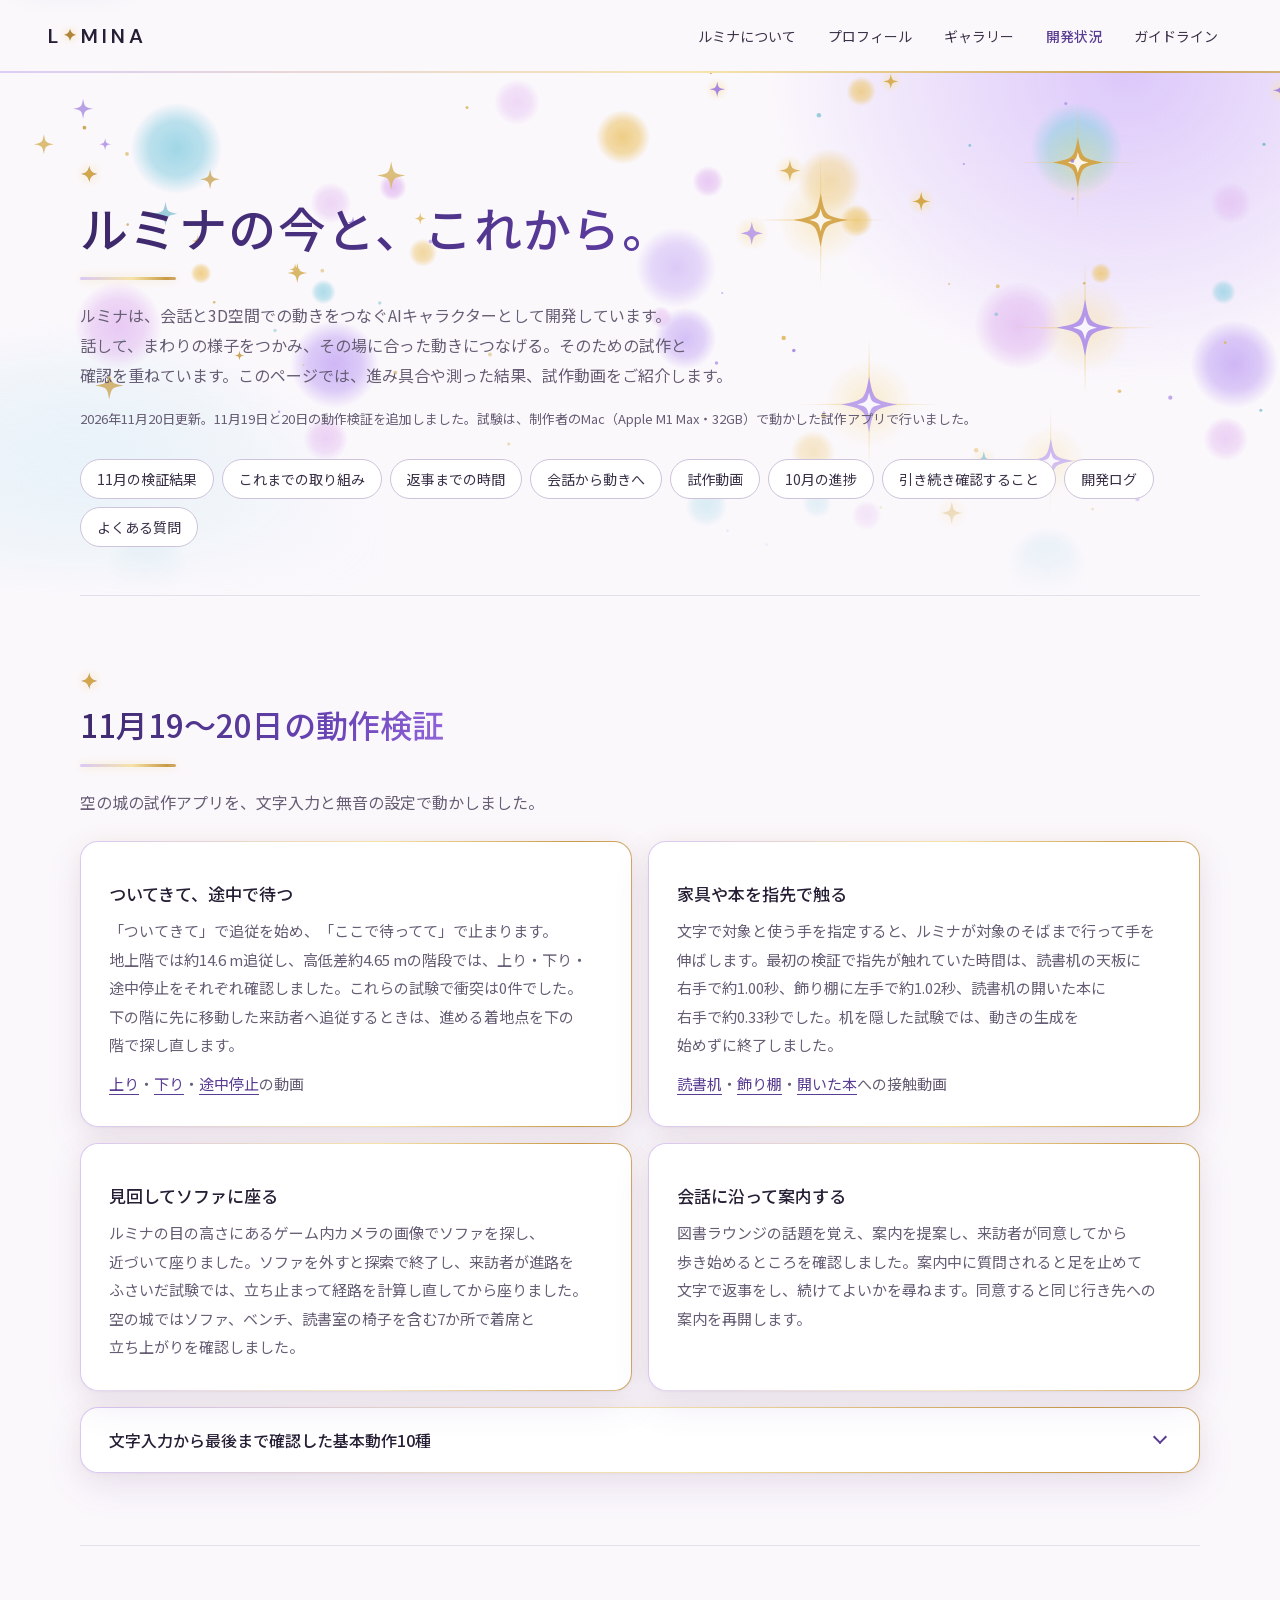
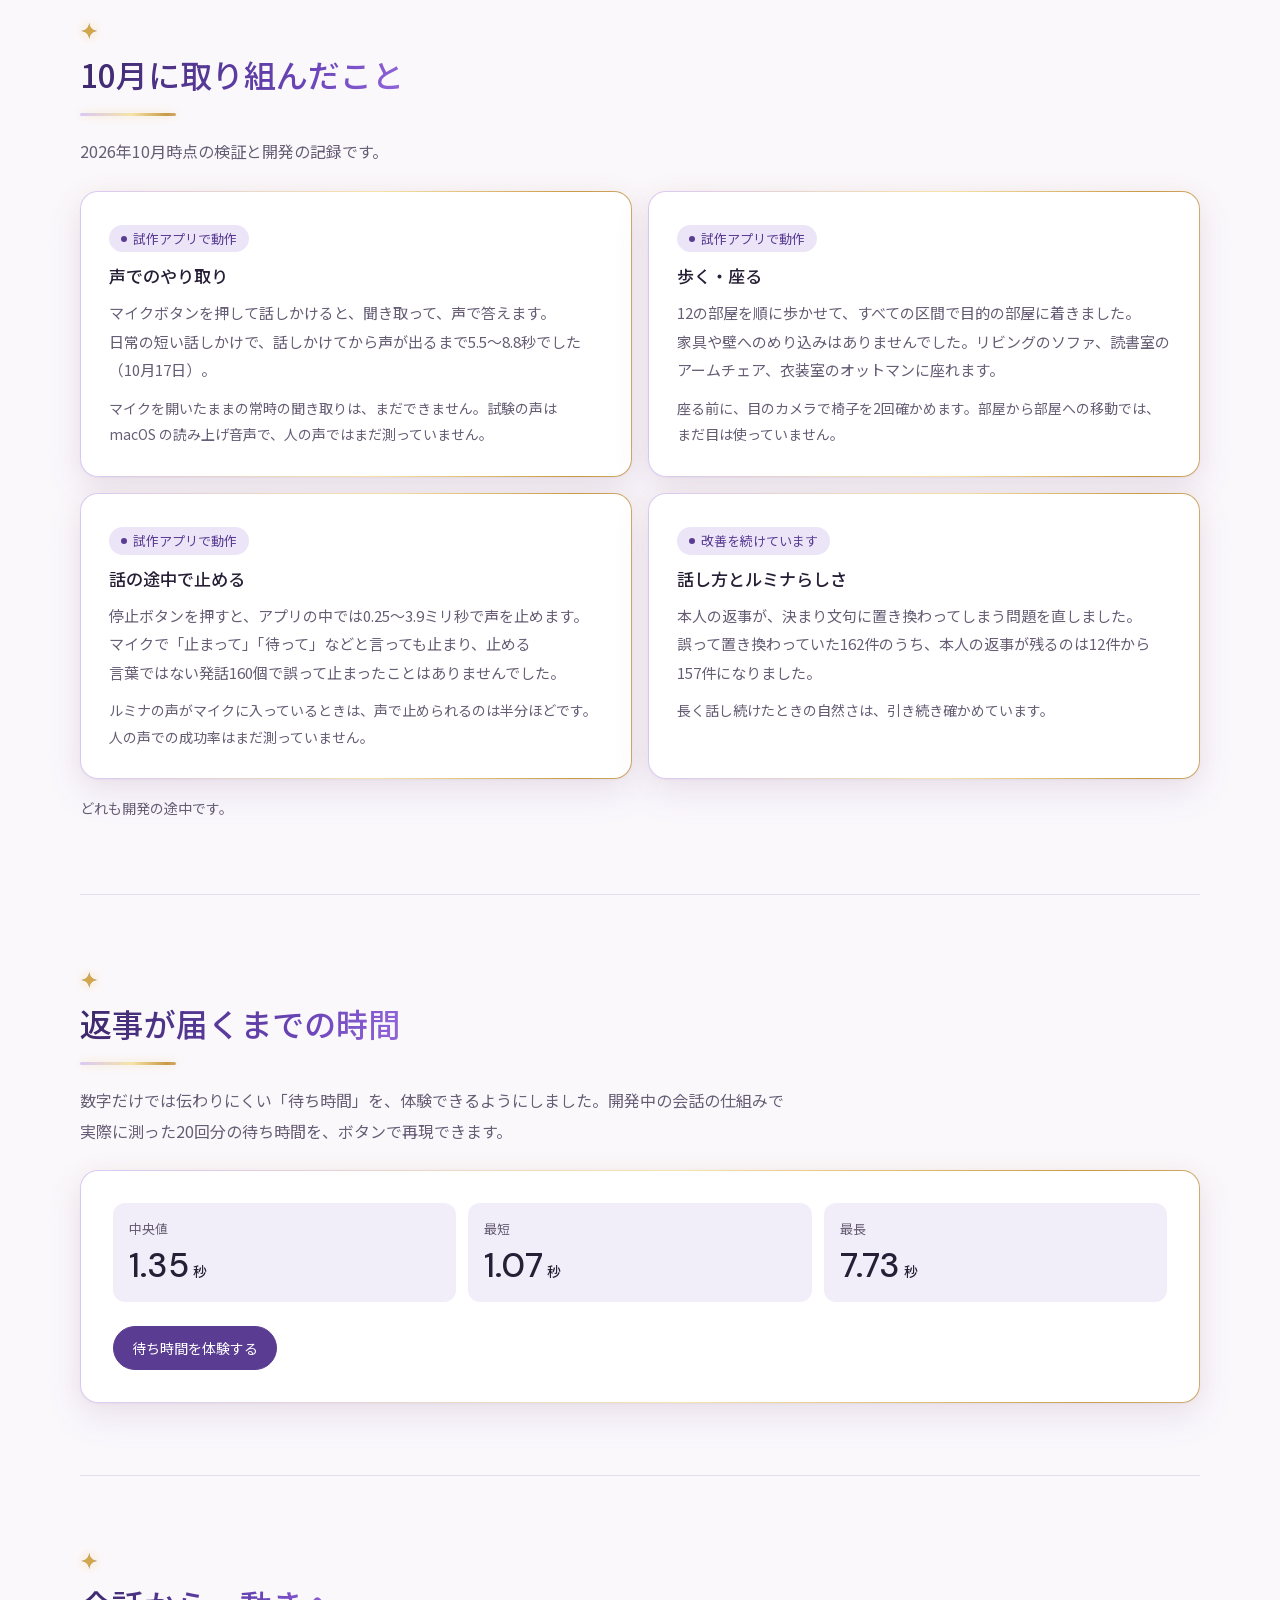
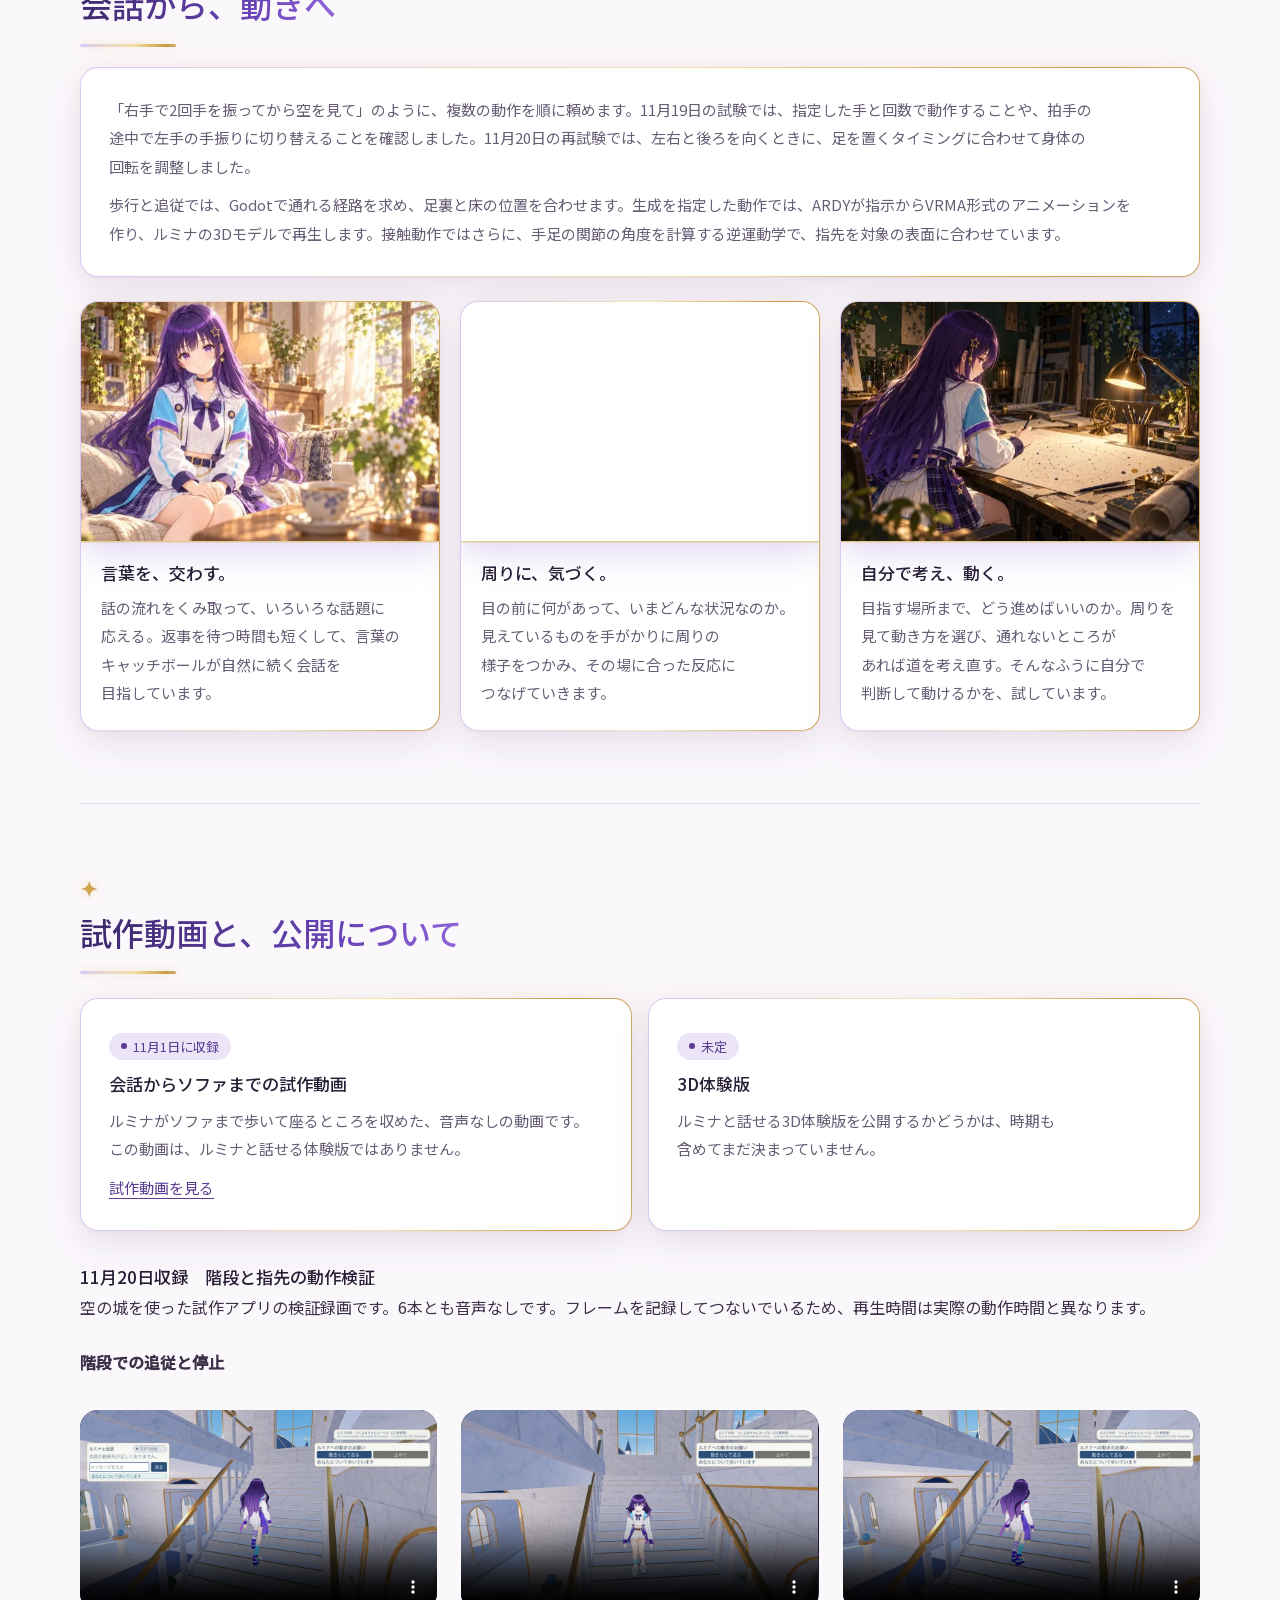
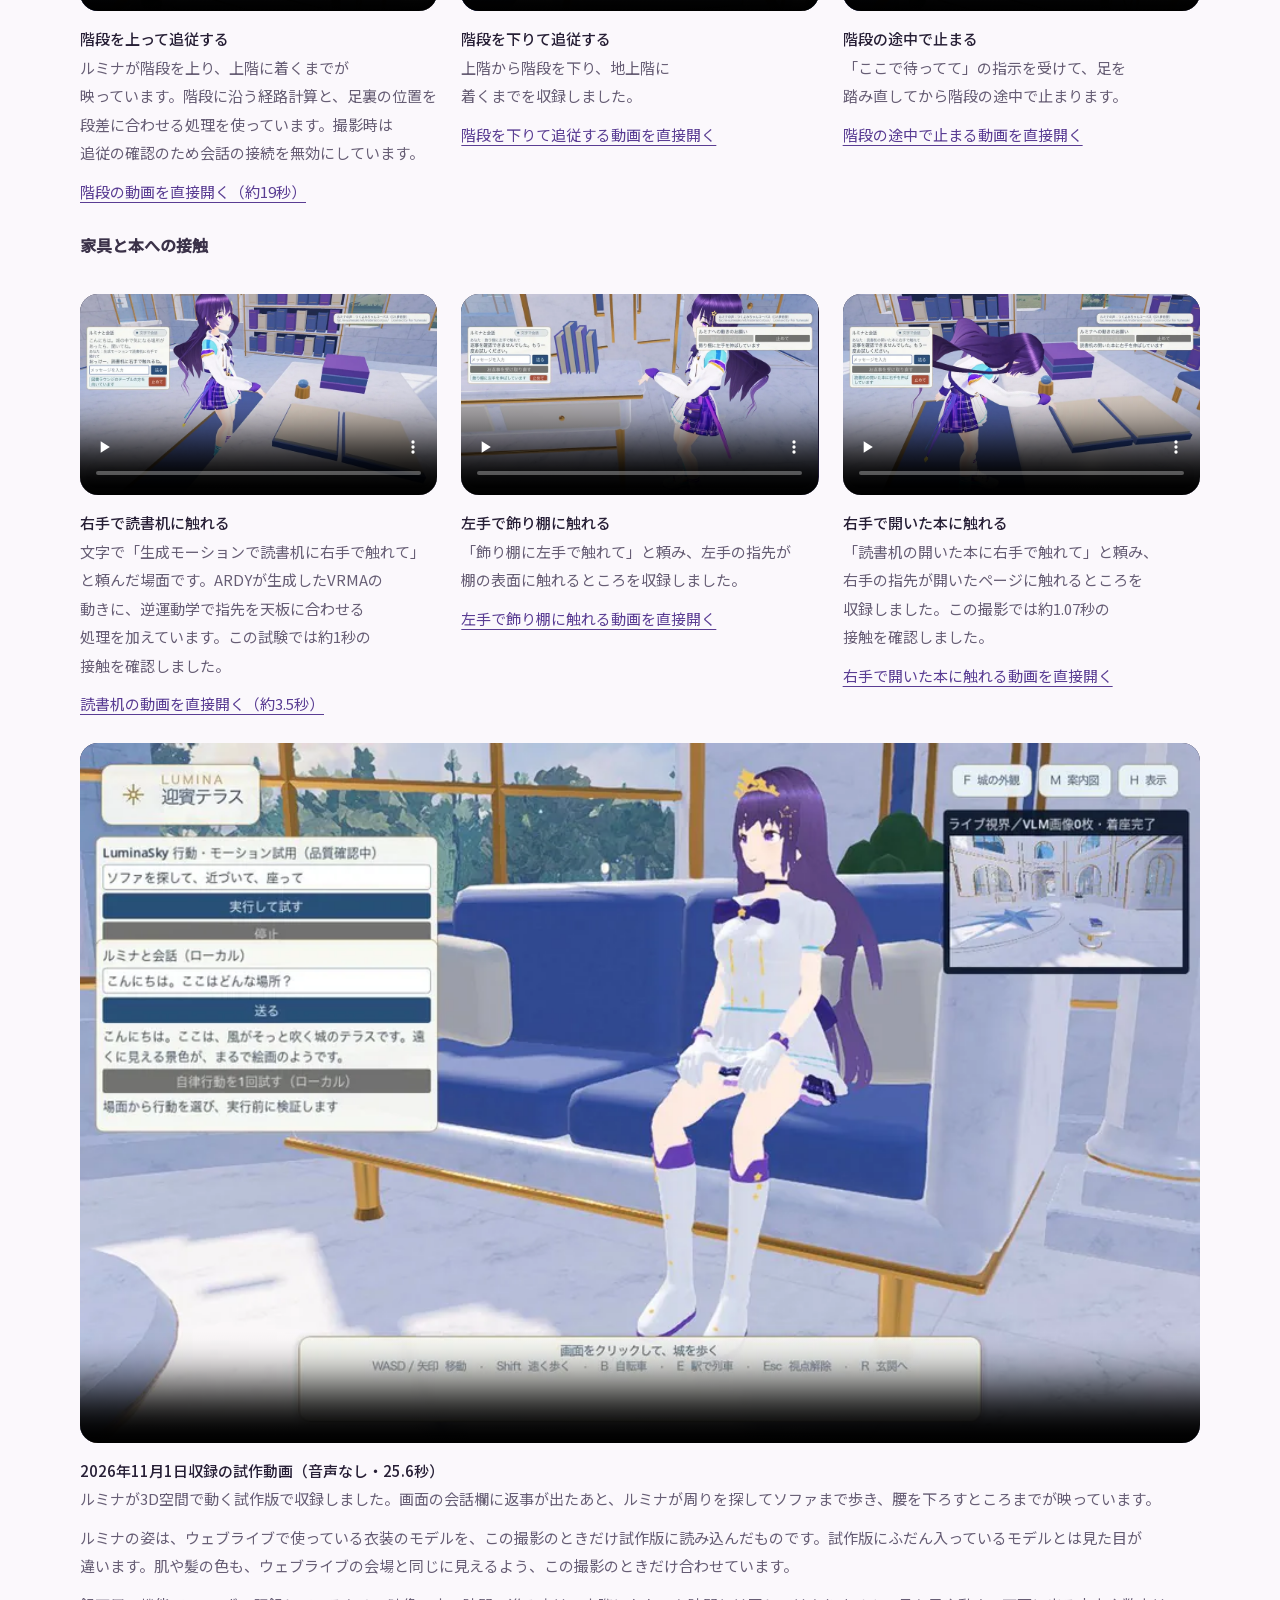
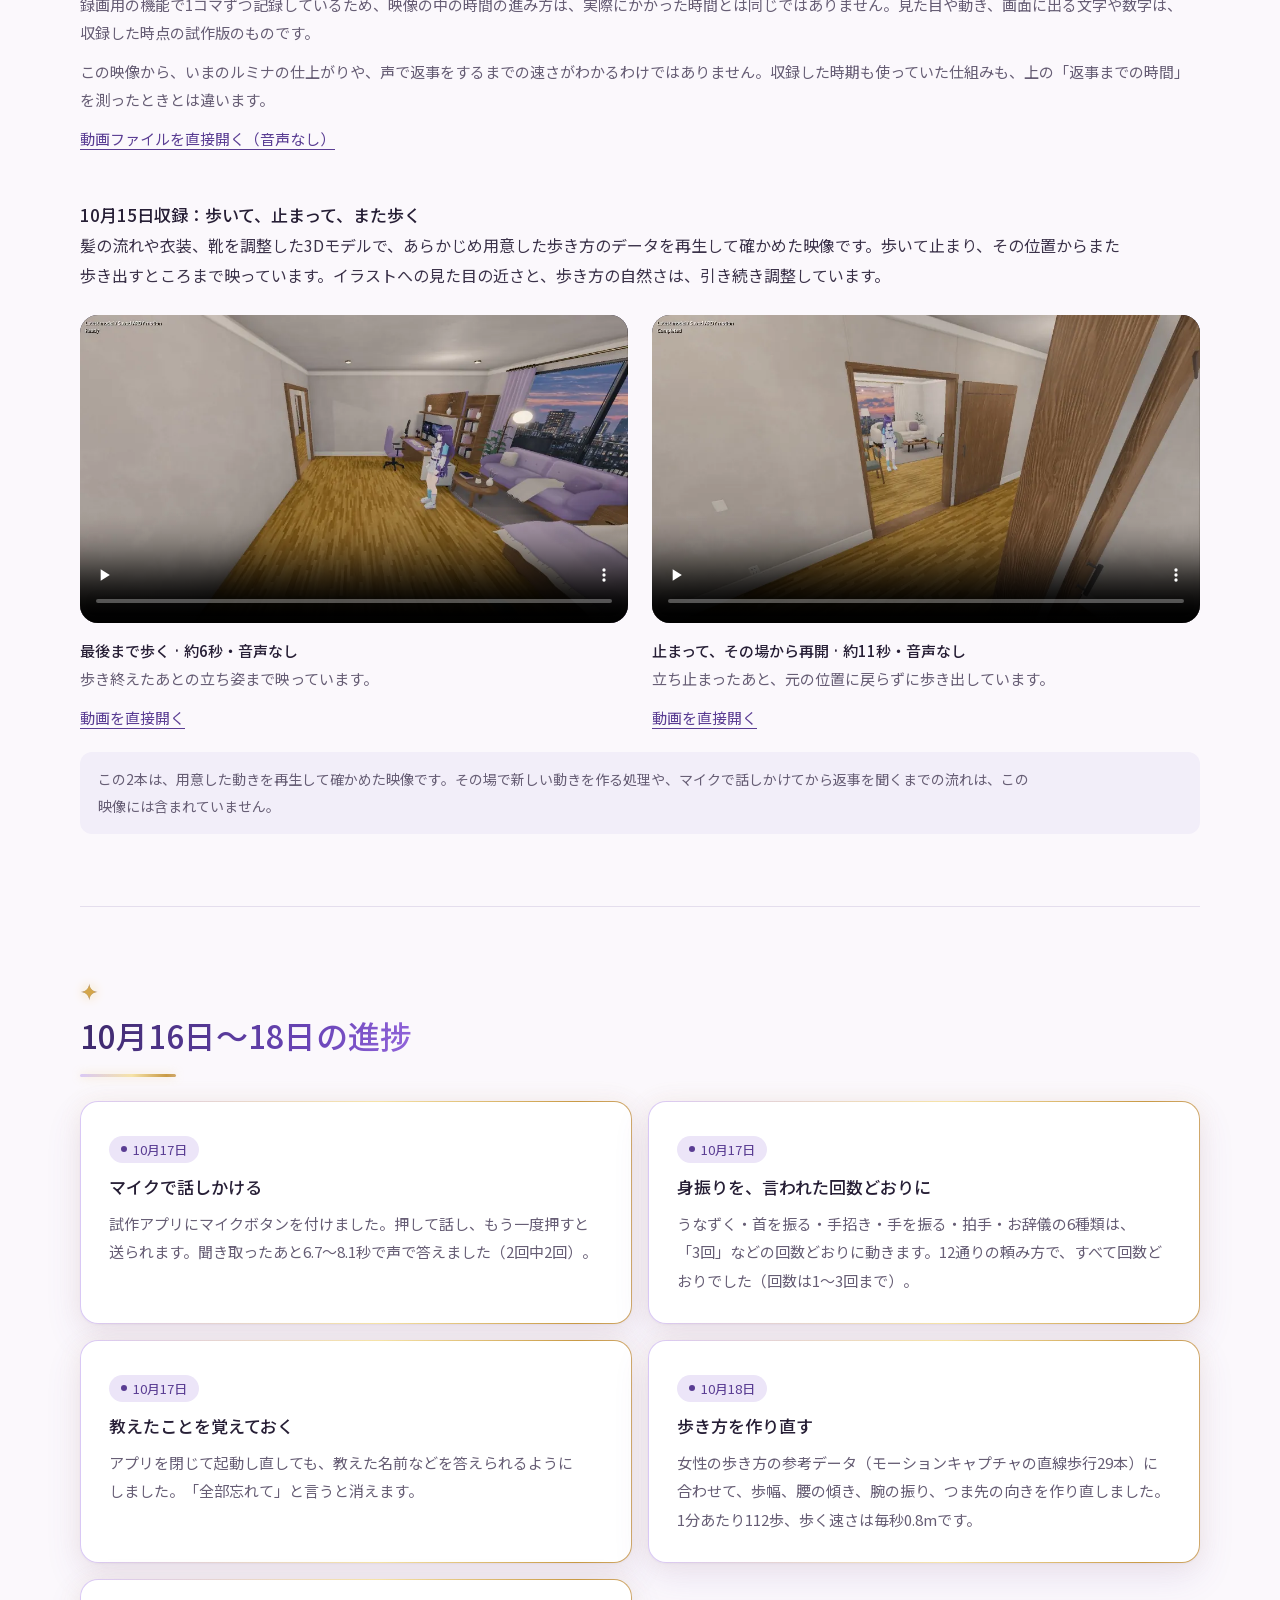
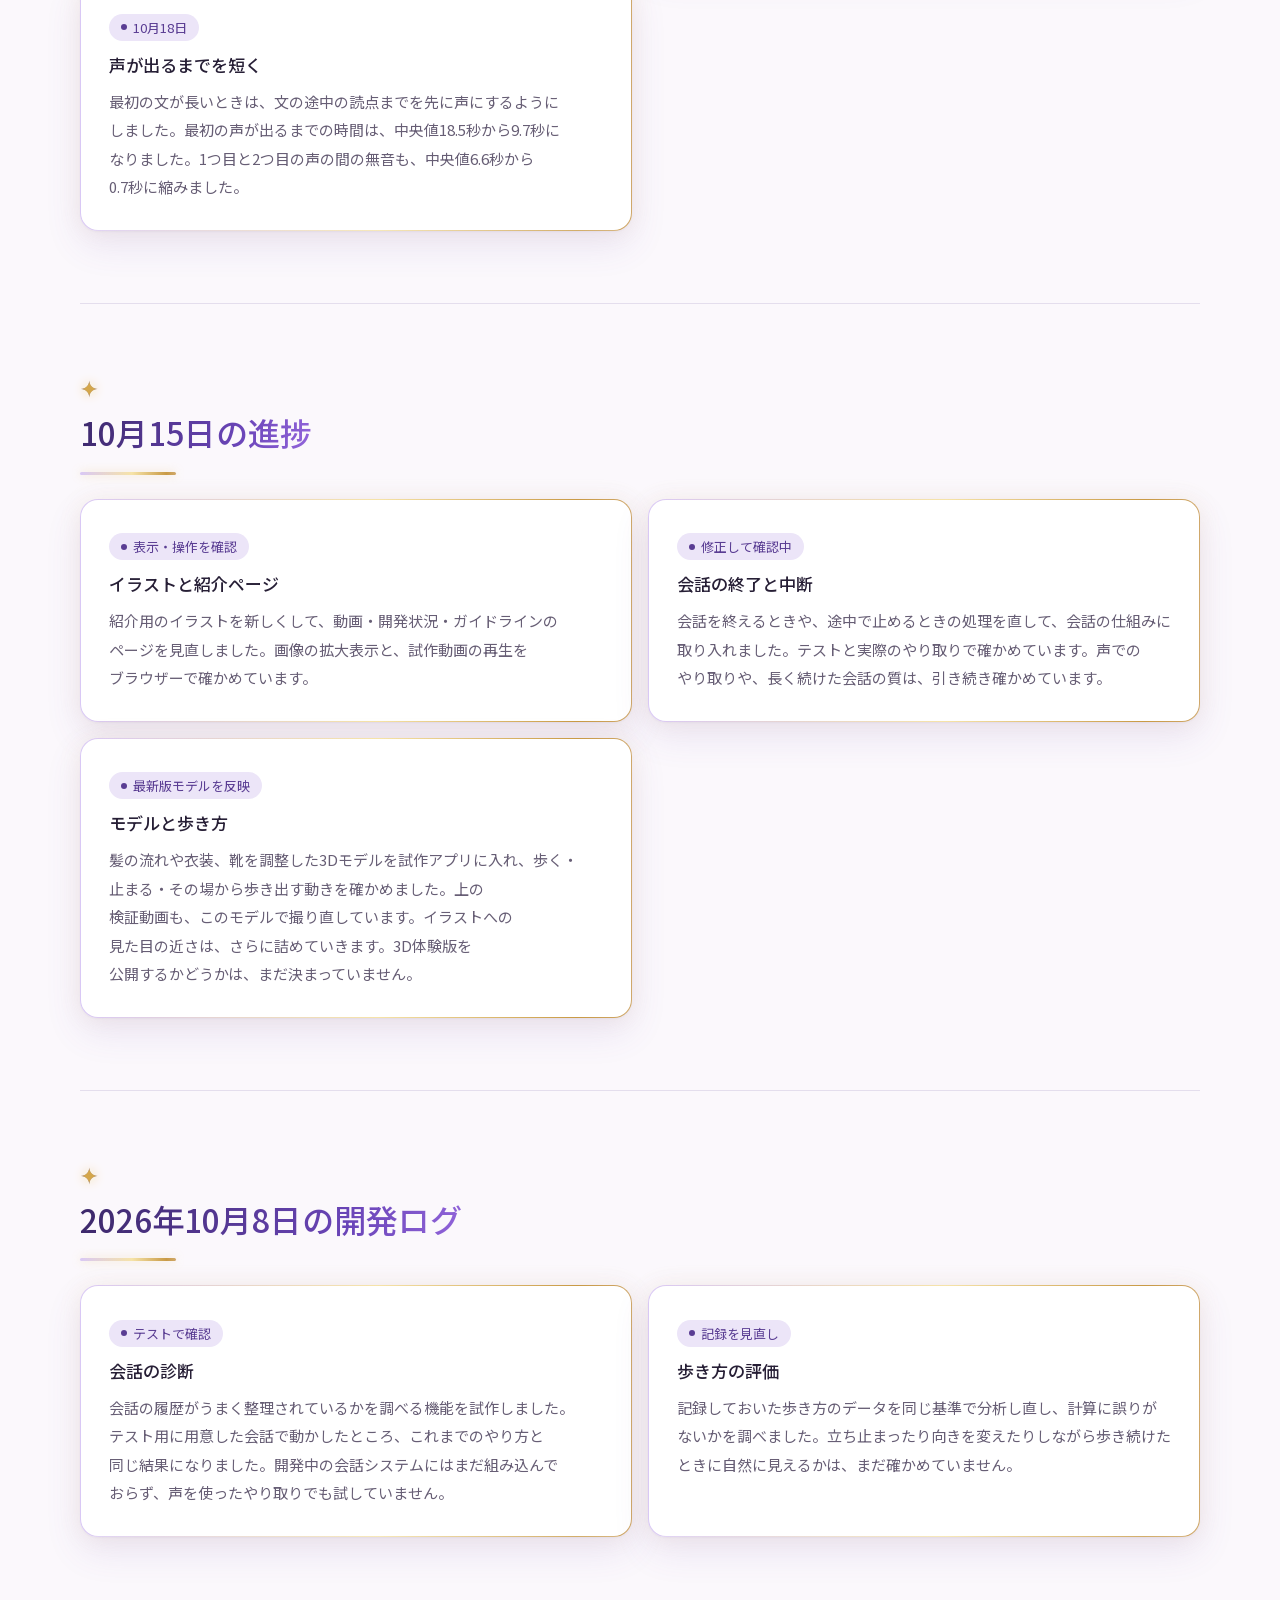
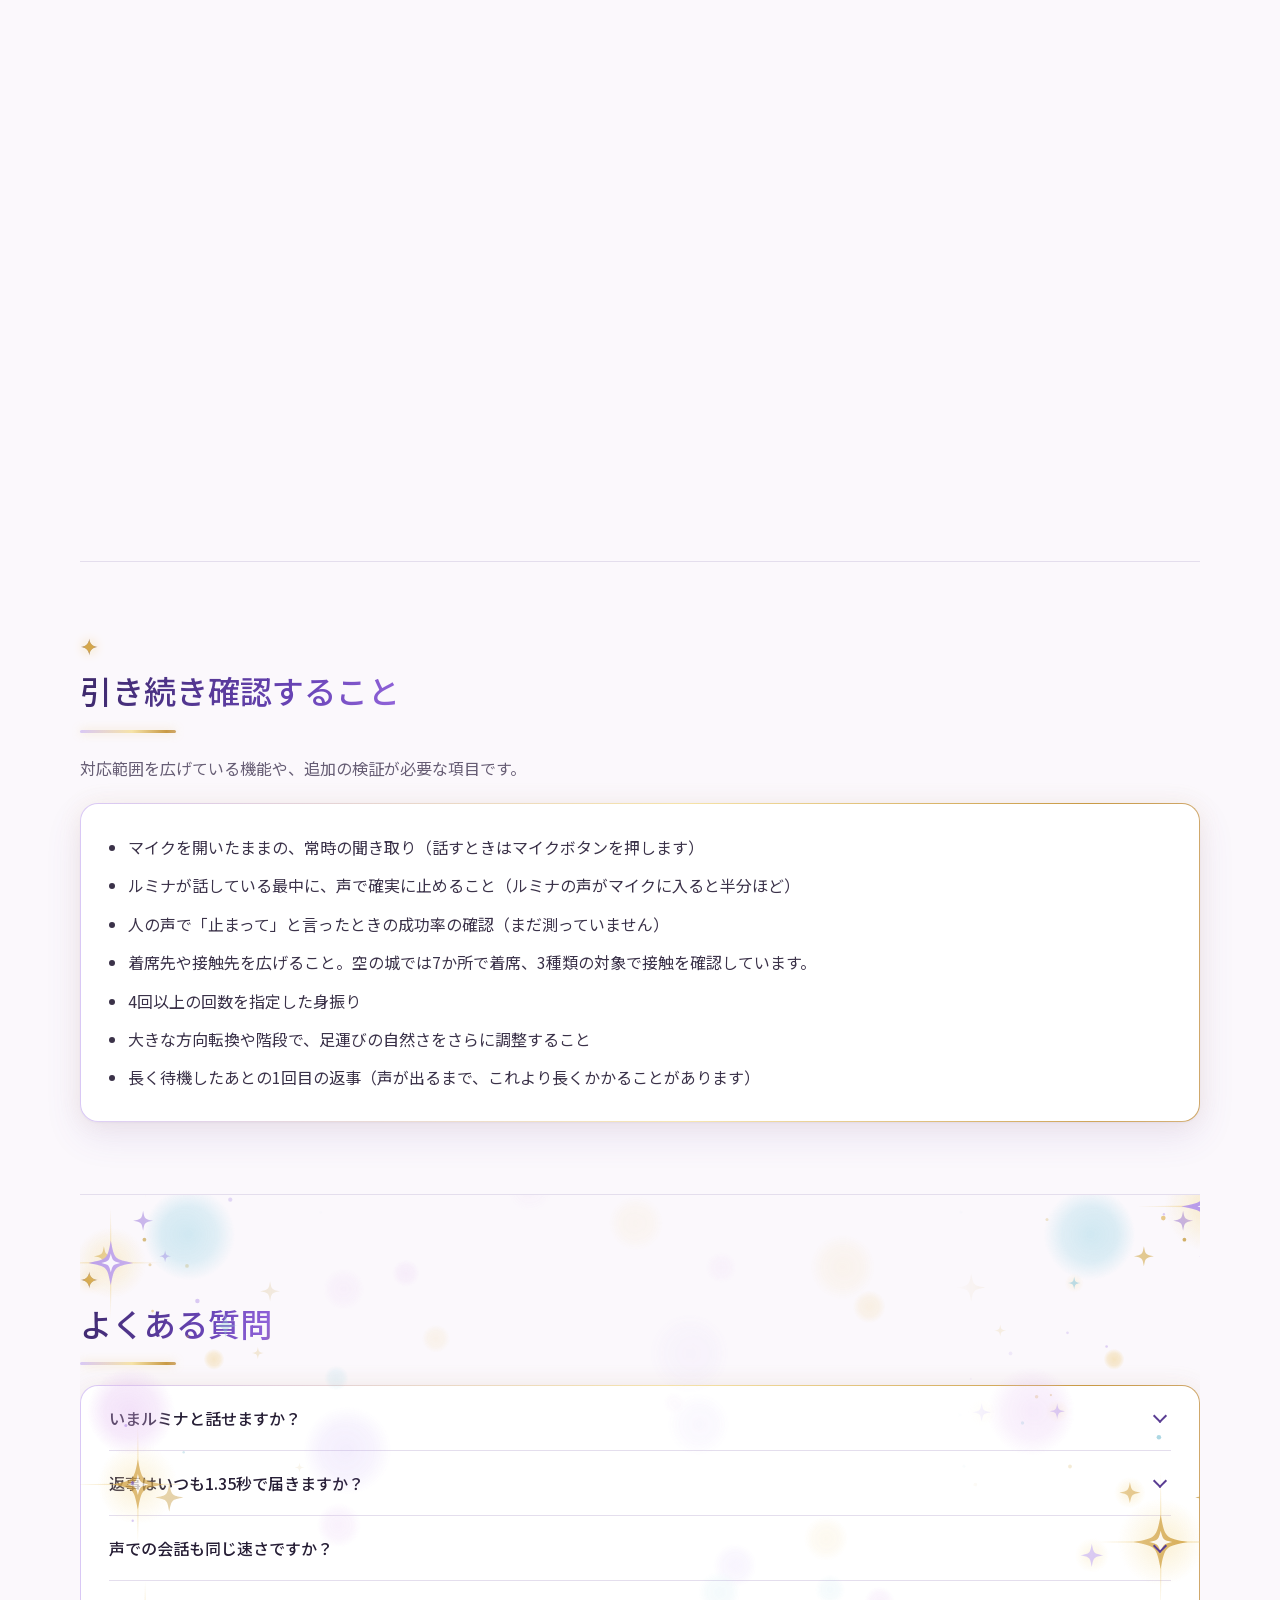
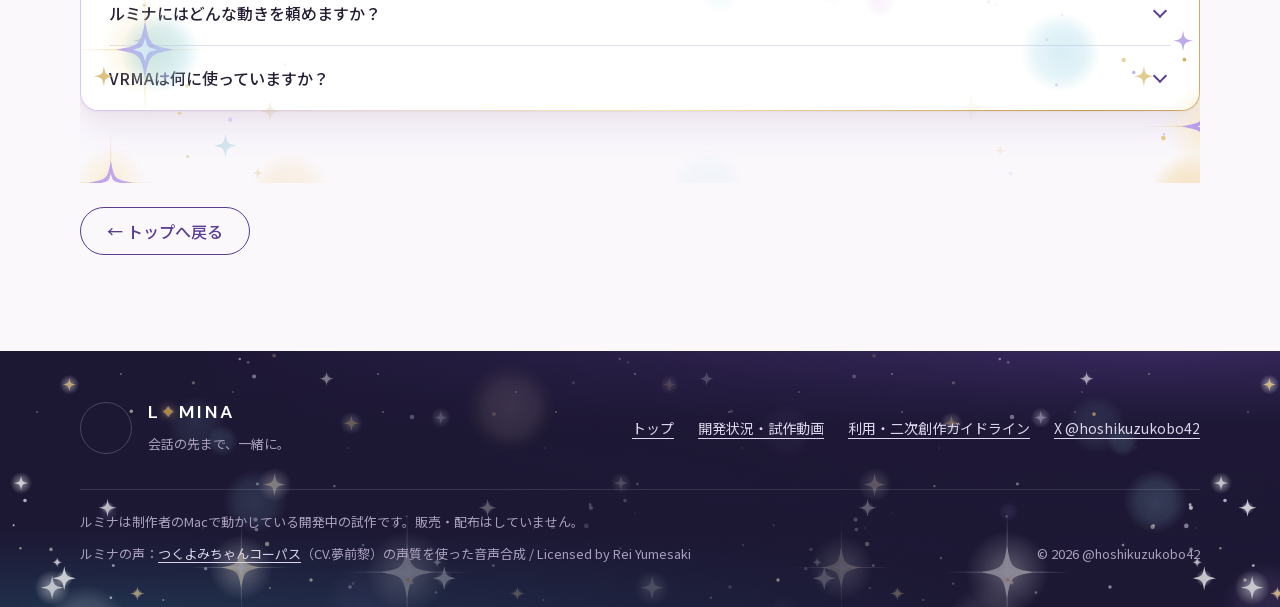
==== commit a900cd76: "Publish Lumina stair descent, pause, and touch recordings" ====
--- a/development.html
+++ b/development.html
@@ -62,13 +62,13 @@
       <div class="grid">
         <article class="card">
           <h3>ついてきて、途中で待つ</h3>
-          <p>「ついてきて」で追従を始め、「ここで待ってて」で止まります。地上階では約14.6 m追従し、高低差約4.65 mの階段では、上り・下り・途中停止をそれぞれ確認しました。これらの試験で衝突は0件でした。</p>
-          <p><a href="#stair-follow-video">階段を上る動画を見る</a></p>
+          <p>「ついてきて」で追従を始め、「ここで待ってて」で止まります。地上階では約14.6 m追従し、高低差約4.65 mの階段では、上り・下り・途中停止をそれぞれ確認しました。これらの試験で衝突は0件でした。下の階に先に移動した来訪者へ追従するときは、進める着地点を下の階で探し直します。</p>
+          <p><a href="#stair-follow-video">上り</a>・<a href="#stair-descent-video">下り</a>・<a href="#stair-stop-video">途中停止</a>の動画</p>
         </article>
         <article class="card">
           <h3>家具や本を指先で触る</h3>
-          <p>文字で対象と使う手を指定すると、ルミナが対象のそばまで行って手を伸ばします。指先が触れていた時間は、読書机の天板に右手で約1.00秒、飾り棚に左手で約1.02秒、読書机の開いた本に右手で約0.33秒でした。机を隠した試験では、動きの生成を始めずに終了しました。</p>
-          <p><a href="#desk-touch-video">読書机に触れる動画を見る</a></p>
+          <p>文字で対象と使う手を指定すると、ルミナが対象のそばまで行って手を伸ばします。最初の検証で指先が触れていた時間は、読書机の天板に右手で約1.00秒、飾り棚に左手で約1.02秒、読書机の開いた本に右手で約0.33秒でした。机を隠した試験では、動きの生成を始めずに終了しました。</p>
+          <p><a href="#desk-touch-video">読書机</a>・<a href="#shelf-touch-video">飾り棚</a>・<a href="#book-touch-video">開いた本</a>への接触動画</p>
         </article>
         <article class="card">
           <h3>見回してソファに座る</h3>
@@ -140,7 +140,7 @@
     <section id="action" aria-labelledby="action-title">
       <h2 id="action-title">会話から、動きへ</h2>
       <div class="card">
-        <p>「右手で2回手を振ってから空を見て」のように、複数の動作を順に頼めます。11月19日の試験では、指定した手と回数で動作することや、拍手の途中で左手の手振りに切り替えることを確認しました。</p>
+        <p>「右手で2回手を振ってから空を見て」のように、複数の動作を順に頼めます。11月19日の試験では、指定した手と回数で動作することや、拍手の途中で左手の手振りに切り替えることを確認しました。11月20日の再試験では、左右と後ろを向くときに、足を置くタイミングに合わせて身体の回転を調整しました。</p>
         <p>歩行と追従では、Godotで通れる経路を求め、足裏と床の位置を合わせます。生成を指定した動作では、ARDYが指示からVRMA形式のアニメーションを作り、ルミナの3Dモデルで再生します。接触動作ではさらに、手足の関節の角度を計算する逆運動学で、指先を対象の表面に合わせています。</p>
       </div>
       <div class="theme-grid">
@@ -157,19 +157,43 @@
       </div>
 
       <div id="motion-verification" aria-labelledby="motion-verification-title">
-        <h3 id="motion-verification-title">11月20日収録　階段を上る・読書机に触れる</h3>
-        <p>空の城を使った試作アプリの検証録画です。どちらも音声なしで、録画の再生時間は実際の動作時間と異なります。</p>
-        <div class="verification-videos">
+        <h3 id="motion-verification-title">11月20日収録　階段と指先の動作検証</h3>
+        <p>空の城を使った試作アプリの検証録画です。6本とも音声なしです。フレームを記録してつないでいるため、再生時間は実際の動作時間と異なります。</p>
+        <h4 id="stair-clips-title">階段での追従と停止</h4>
+        <div class="verification-videos motion-clip-grid" aria-labelledby="stair-clips-title" role="group">
           <figure id="stair-follow-video" class="demo-recording">
             <video controls muted playsinline preload="none" width="960" height="540" poster="lumina-stair-follow-20261120-poster.webp" aria-label="階段を上る追従の検証動画（約19秒・音声なし）" aria-describedby="stair-follow-caption">
               <source src="lumina-stair-follow-20261120.mp4" type="video/mp4">
               <a href="lumina-stair-follow-20261120.mp4">階段の動画を開く</a>
             </video>
             <figcaption id="stair-follow-caption">
-              <p><strong>階段を上って追従する</strong><br>ルミナが階段を上り、上階に着くまでが映っています。階段に沿う経路計算と、足裏の位置を段差に合わせる処理を使っています。撮影時は追従の確認のため会話の接続を無効にしています。別の試験では、下りと階段途中での停止も確認しました。</p>
+              <p><strong>階段を上って追従する</strong><br>ルミナが階段を上り、上階に着くまでが映っています。階段に沿う経路計算と、足裏の位置を段差に合わせる処理を使っています。撮影時は追従の確認のため会話の接続を無効にしています。</p>
               <p><a href="lumina-stair-follow-20261120.mp4">階段の動画を直接開く（約19秒）</a></p>
             </figcaption>
           </figure>
+          <figure id="stair-descent-video" class="demo-recording">
+            <video controls muted playsinline preload="none" width="960" height="540" poster="lumina-stair-descent-20261120-poster.webp" aria-label="階段を下りて追従する検証動画（音声なし）" aria-describedby="stair-descent-video-caption">
+              <source src="lumina-stair-descent-20261120.mp4" type="video/mp4">
+              <a href="lumina-stair-descent-20261120.mp4">階段を下りて追従する動画を開く</a>
+            </video>
+            <figcaption id="stair-descent-video-caption">
+              <p><strong>階段を下りて追従する</strong><br>上階から階段を下り、地上階に着くまでを収録しました。</p>
+              <p><a href="lumina-stair-descent-20261120.mp4">階段を下りて追従する動画を直接開く</a></p>
+            </figcaption>
+          </figure>
+          <figure id="stair-stop-video" class="demo-recording">
+            <video controls muted playsinline preload="none" width="960" height="540" poster="lumina-stair-stop-20261120-poster.webp" aria-label="階段の途中で止まる検証動画（音声なし）" aria-describedby="stair-stop-video-caption">
+              <source src="lumina-stair-stop-20261120.mp4" type="video/mp4">
+              <a href="lumina-stair-stop-20261120.mp4">階段の途中で止まる動画を開く</a>
+            </video>
+            <figcaption id="stair-stop-video-caption">
+              <p><strong>階段の途中で止まる</strong><br>「ここで待ってて」の指示を受けて、足を踏み直してから階段の途中で止まります。</p>
+              <p><a href="lumina-stair-stop-20261120.mp4">階段の途中で止まる動画を直接開く</a></p>
+            </figcaption>
+          </figure>
+        </div>
+        <h4 id="touch-clips-title">家具と本への接触</h4>
+        <div class="verification-videos motion-clip-grid" aria-labelledby="touch-clips-title" role="group">
           <figure id="desk-touch-video" class="demo-recording">
             <video controls muted playsinline preload="none" width="960" height="540" poster="lumina-desk-touch-20261120-poster.webp" aria-label="右手で読書机に触れる検証動画（約3.5秒・音声なし）" aria-describedby="desk-touch-caption">
               <source src="lumina-desk-touch-20261120.mp4" type="video/mp4">
@@ -178,6 +202,26 @@
             <figcaption id="desk-touch-caption">
               <p><strong>右手で読書机に触れる</strong><br>文字で「生成モーションで読書机に右手で触れて」と頼んだ場面です。ARDYが生成したVRMAの動きに、逆運動学で指先を天板に合わせる処理を加えています。この試験では約1秒の接触を確認しました。</p>
               <p><a href="lumina-desk-touch-20261120.mp4">読書机の動画を直接開く（約3.5秒）</a></p>
+            </figcaption>
+          </figure>
+          <figure id="shelf-touch-video" class="demo-recording">
+            <video controls muted playsinline preload="none" width="960" height="540" poster="lumina-shelf-touch-20261120-poster.webp" aria-label="左手で飾り棚に触れる検証動画（音声なし）" aria-describedby="shelf-touch-video-caption">
+              <source src="lumina-shelf-touch-20261120.mp4" type="video/mp4">
+              <a href="lumina-shelf-touch-20261120.mp4">左手で飾り棚に触れる動画を開く</a>
+            </video>
+            <figcaption id="shelf-touch-video-caption">
+              <p><strong>左手で飾り棚に触れる</strong><br>「飾り棚に左手で触れて」と頼み、左手の指先が棚の表面に触れるところを収録しました。</p>
+              <p><a href="lumina-shelf-touch-20261120.mp4">左手で飾り棚に触れる動画を直接開く</a></p>
+            </figcaption>
+          </figure>
+          <figure id="book-touch-video" class="demo-recording">
+            <video controls muted playsinline preload="none" width="960" height="540" poster="lumina-book-touch-20261120-poster.webp" aria-label="右手で開いた本に触れる検証動画（音声なし）" aria-describedby="book-touch-video-caption">
+              <source src="lumina-book-touch-20261120.mp4" type="video/mp4">
+              <a href="lumina-book-touch-20261120.mp4">右手で開いた本に触れる動画を開く</a>
+            </video>
+            <figcaption id="book-touch-video-caption">
+              <p><strong>右手で開いた本に触れる</strong><br>「読書机の開いた本に右手で触れて」と頼み、右手の指先が開いたページに触れるところを収録しました。この撮影では約1.07秒の接触を確認しました。</p>
+              <p><a href="lumina-book-touch-20261120.mp4">右手で開いた本に触れる動画を直接開く</a></p>
             </figcaption>
           </figure>
         </div>
--- a/css/site.css
+++ b/css/site.css
@@ -219,6 +219,12 @@
 .doc #ardy-verification{margin-top:48px}
 .doc .verification-videos{display:grid;grid-template-columns:repeat(2,minmax(0,1fr));gap:24px}
 .doc .verification-videos video{aspect-ratio:16/9}
+.doc #motion-verification{margin-top:32px}
+.doc #motion-verification h4{margin-top:24px;font-size:1rem}
+.doc .motion-clip-grid figure{margin-top:12px}
+@media(min-width:1000px){
+  .doc .motion-clip-grid{grid-template-columns:repeat(3,minmax(0,1fr))}
+}
 .doc .plain-list{padding-left:1.2em;list-style:disc;color:var(--text)}
 .doc .plain-list li+li{margin-top:8px}
 .doc .note{margin-top:20px;padding:14px 18px;border-radius:var(--radius-sm);background:var(--bg-alt);font-size:14px;color:var(--muted)}
